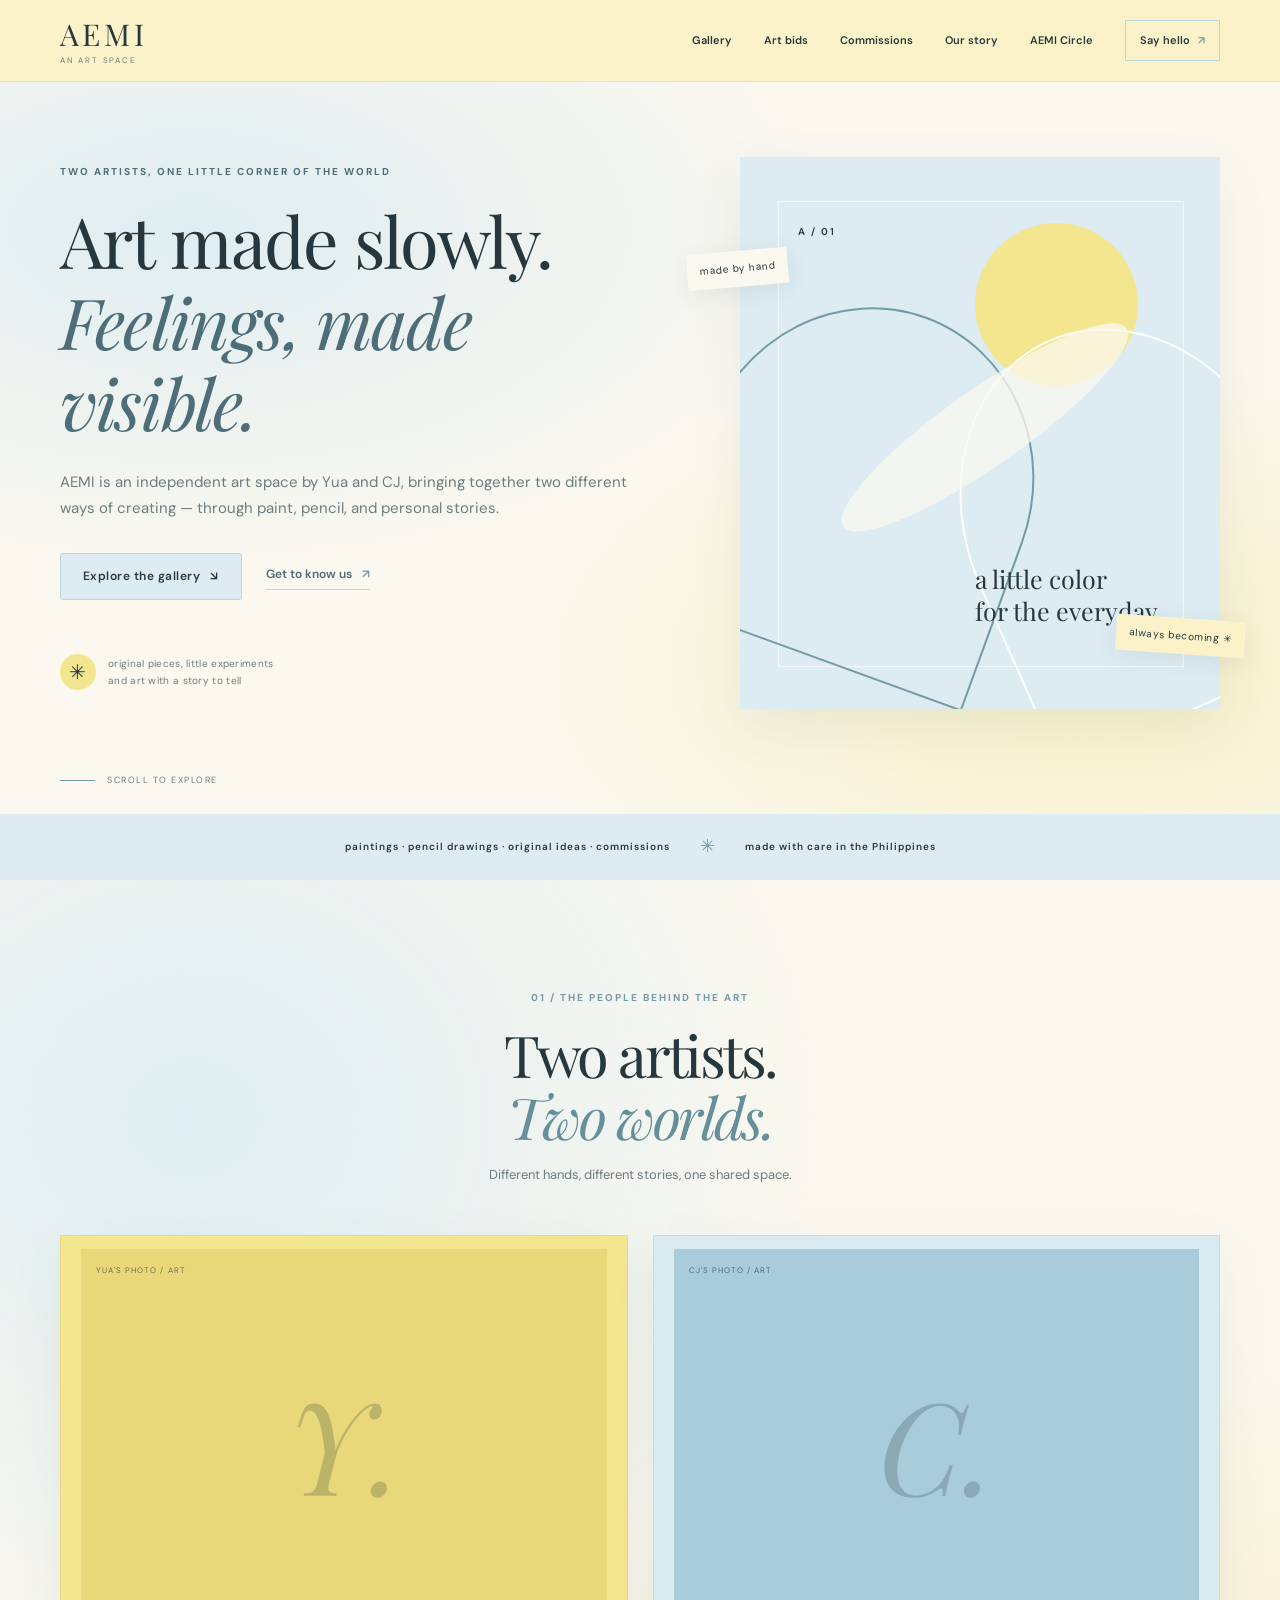
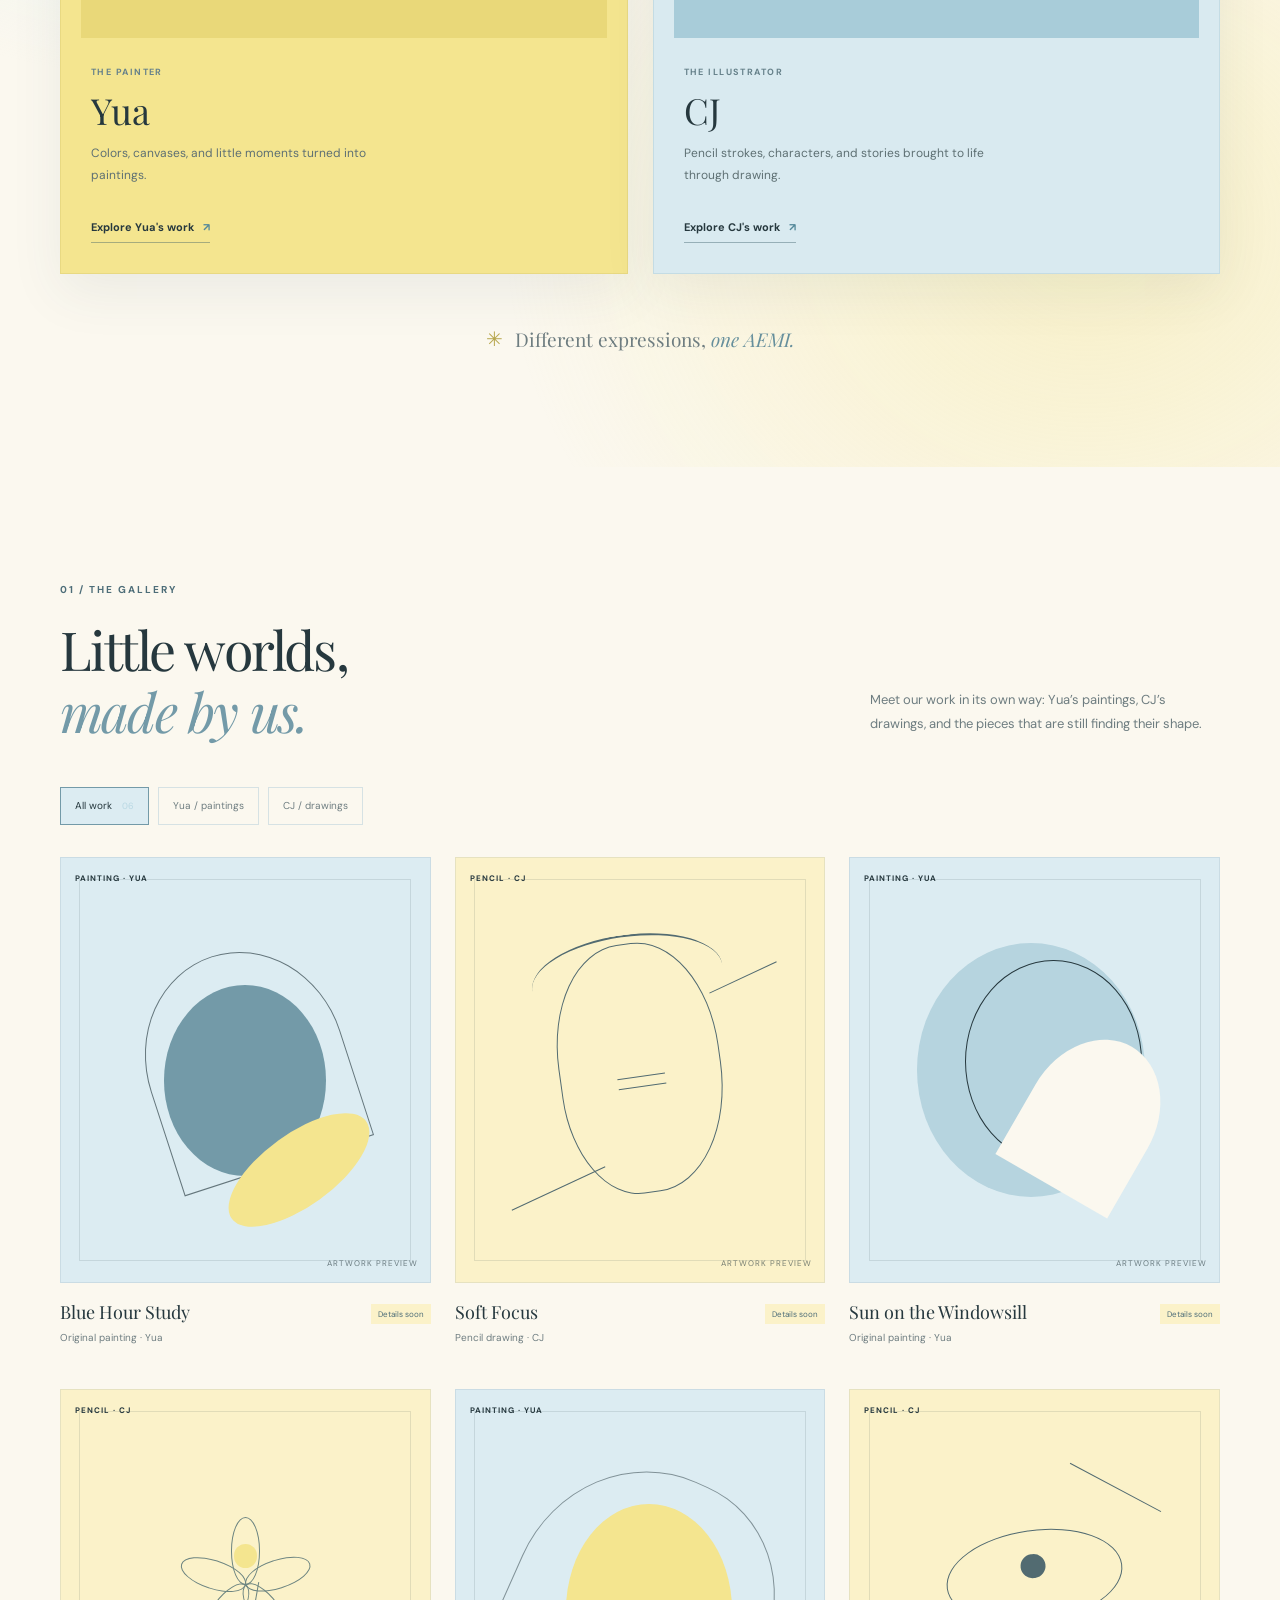
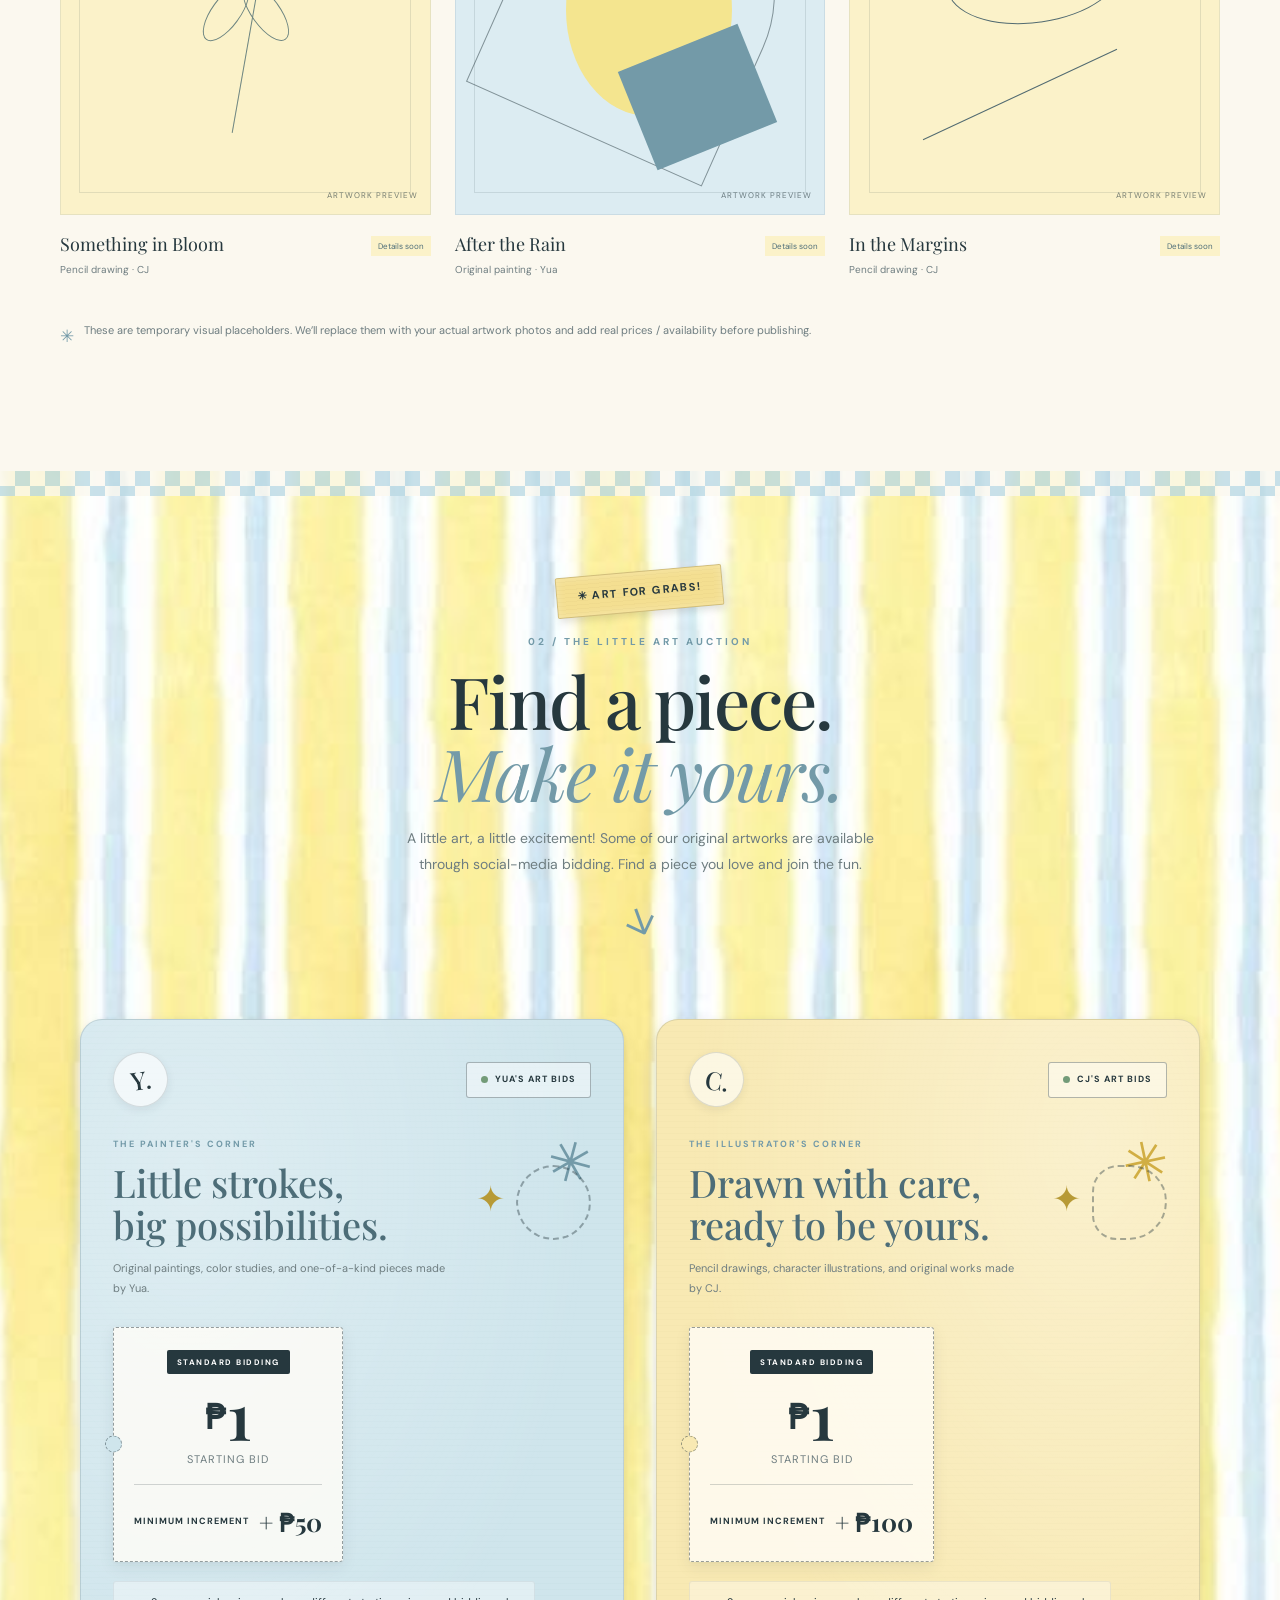
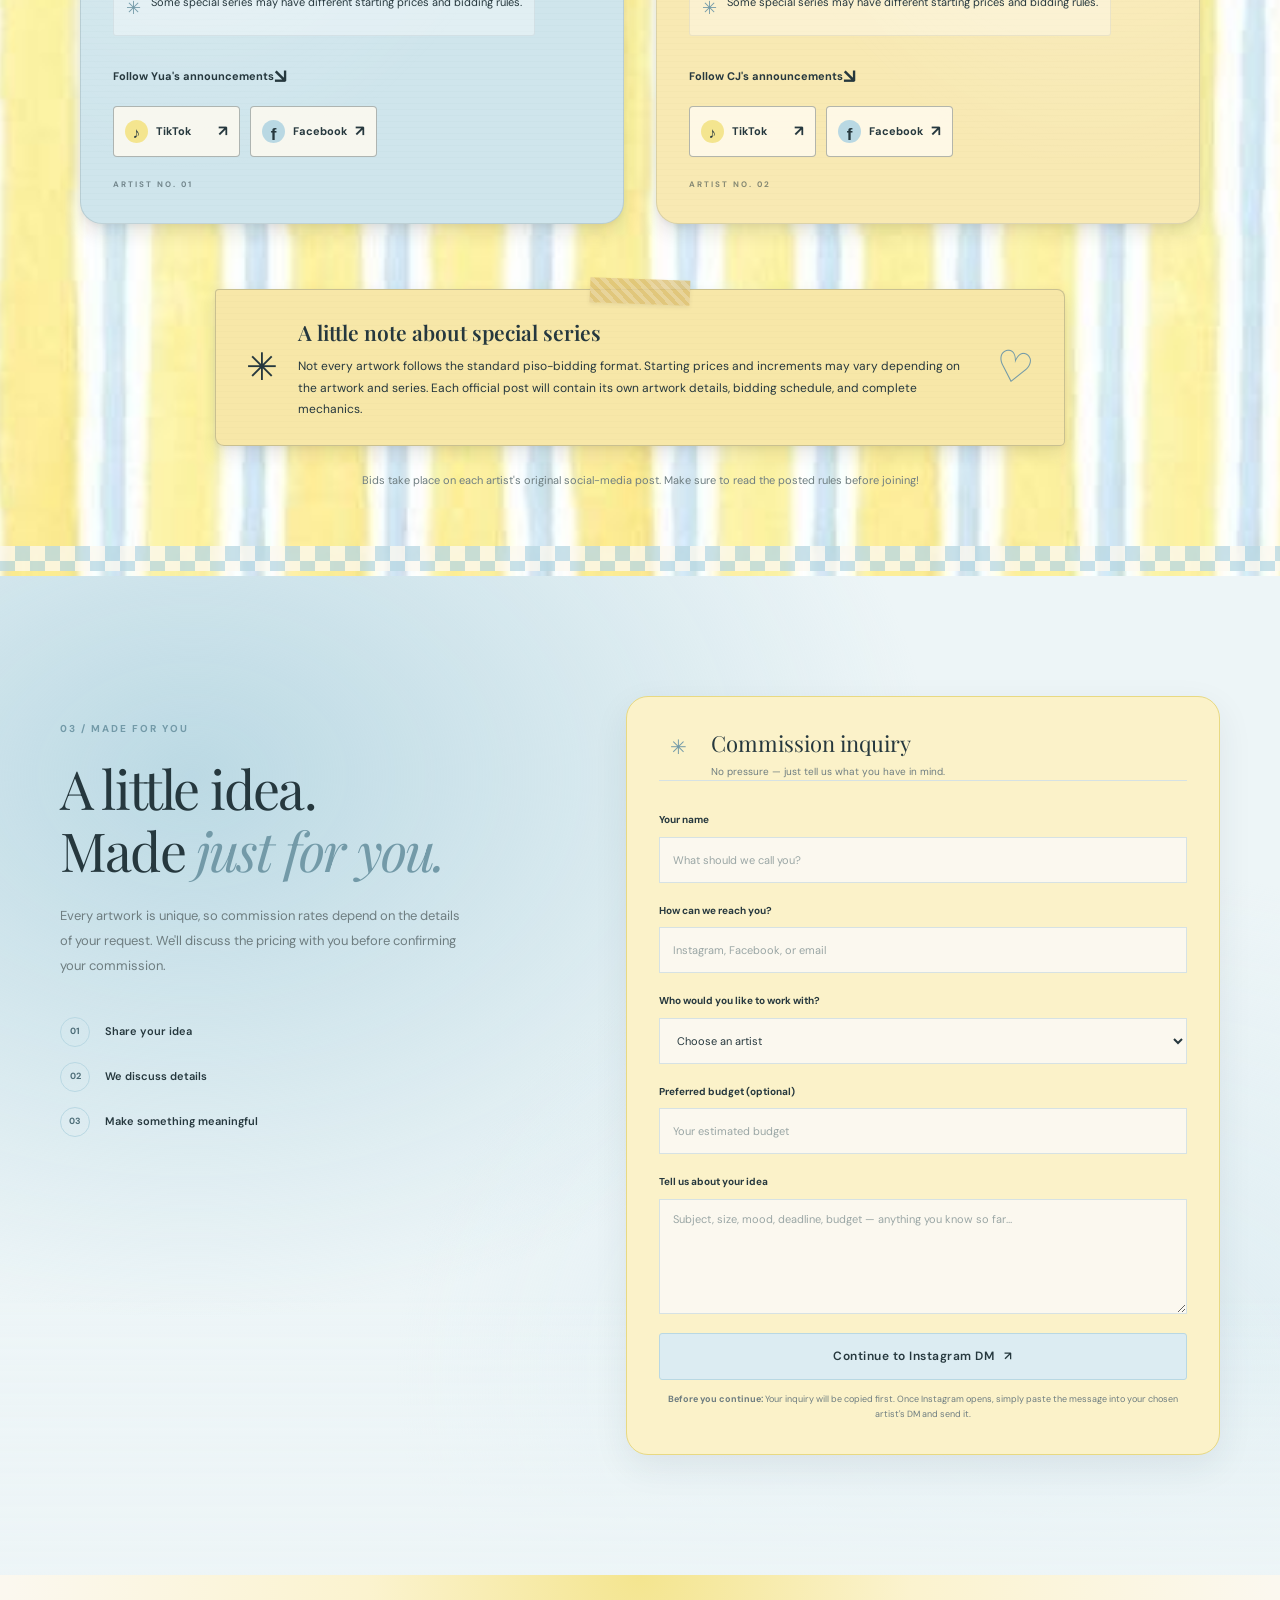
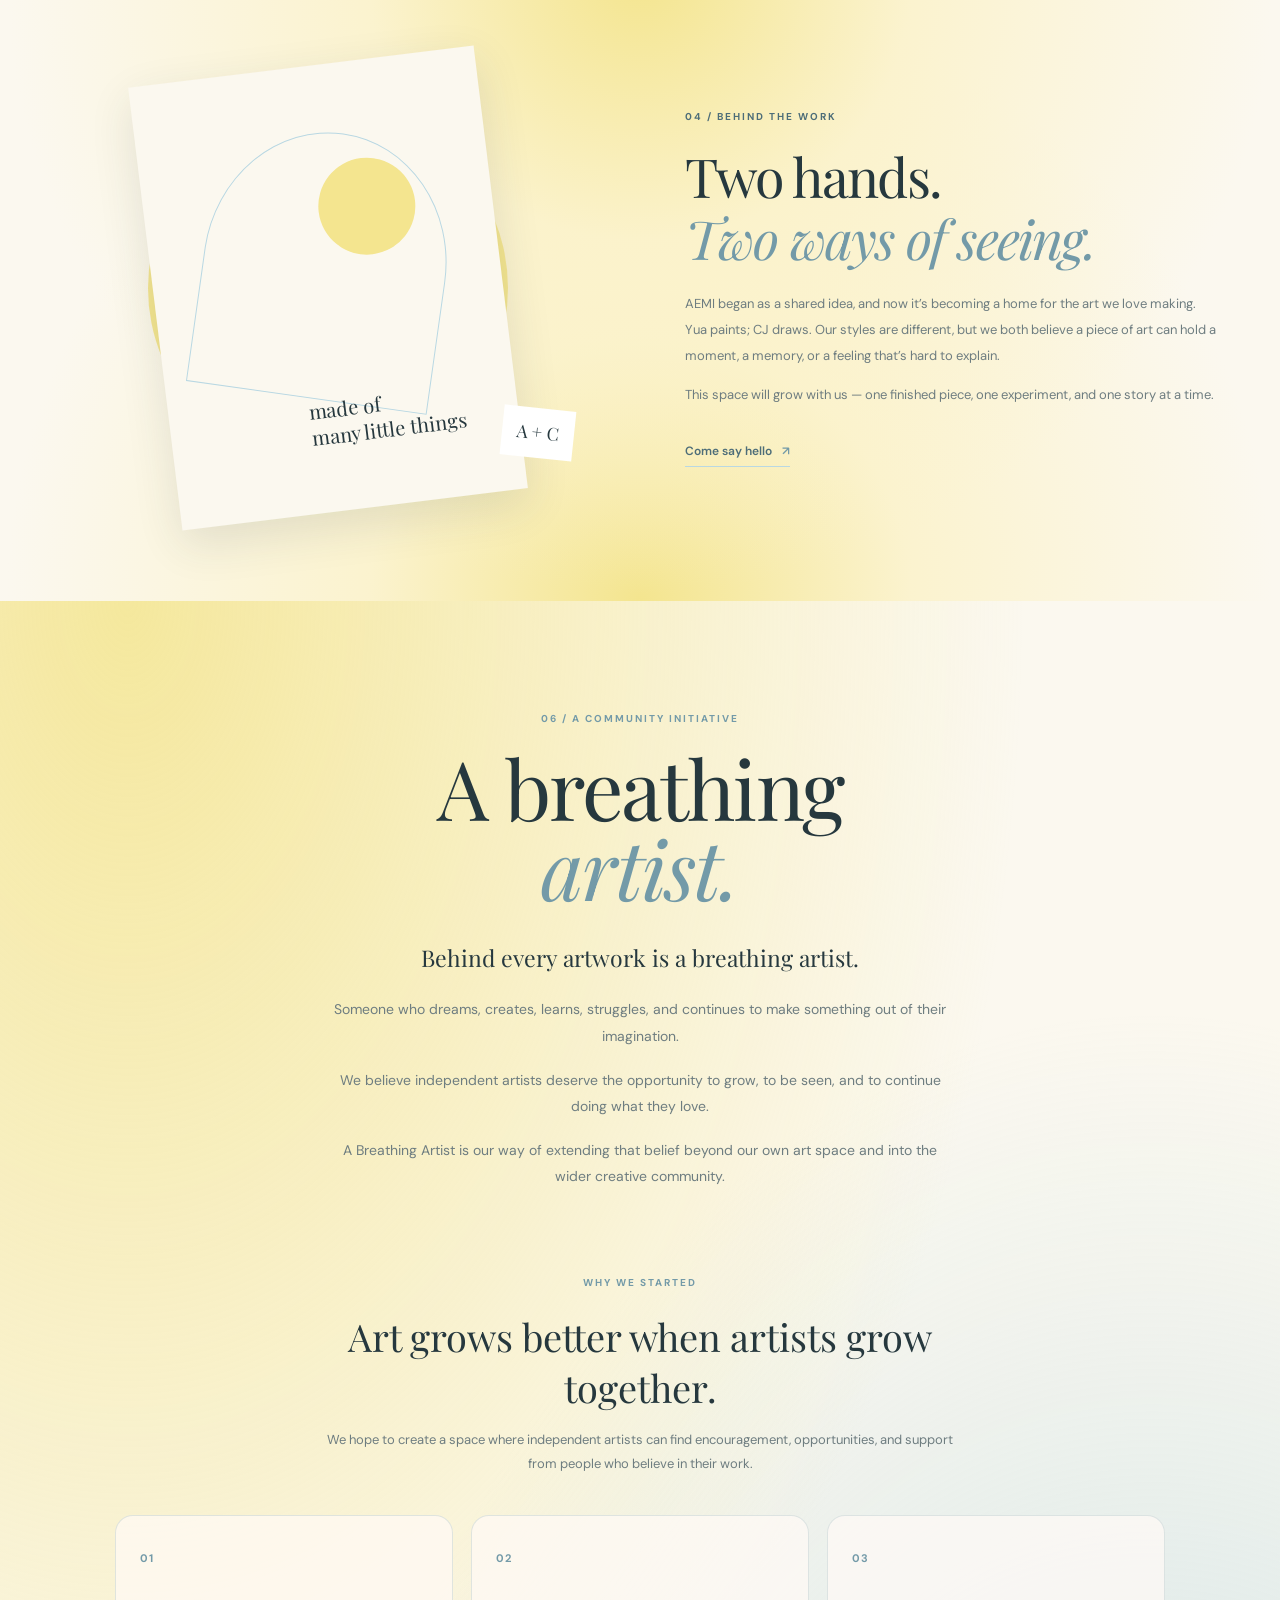
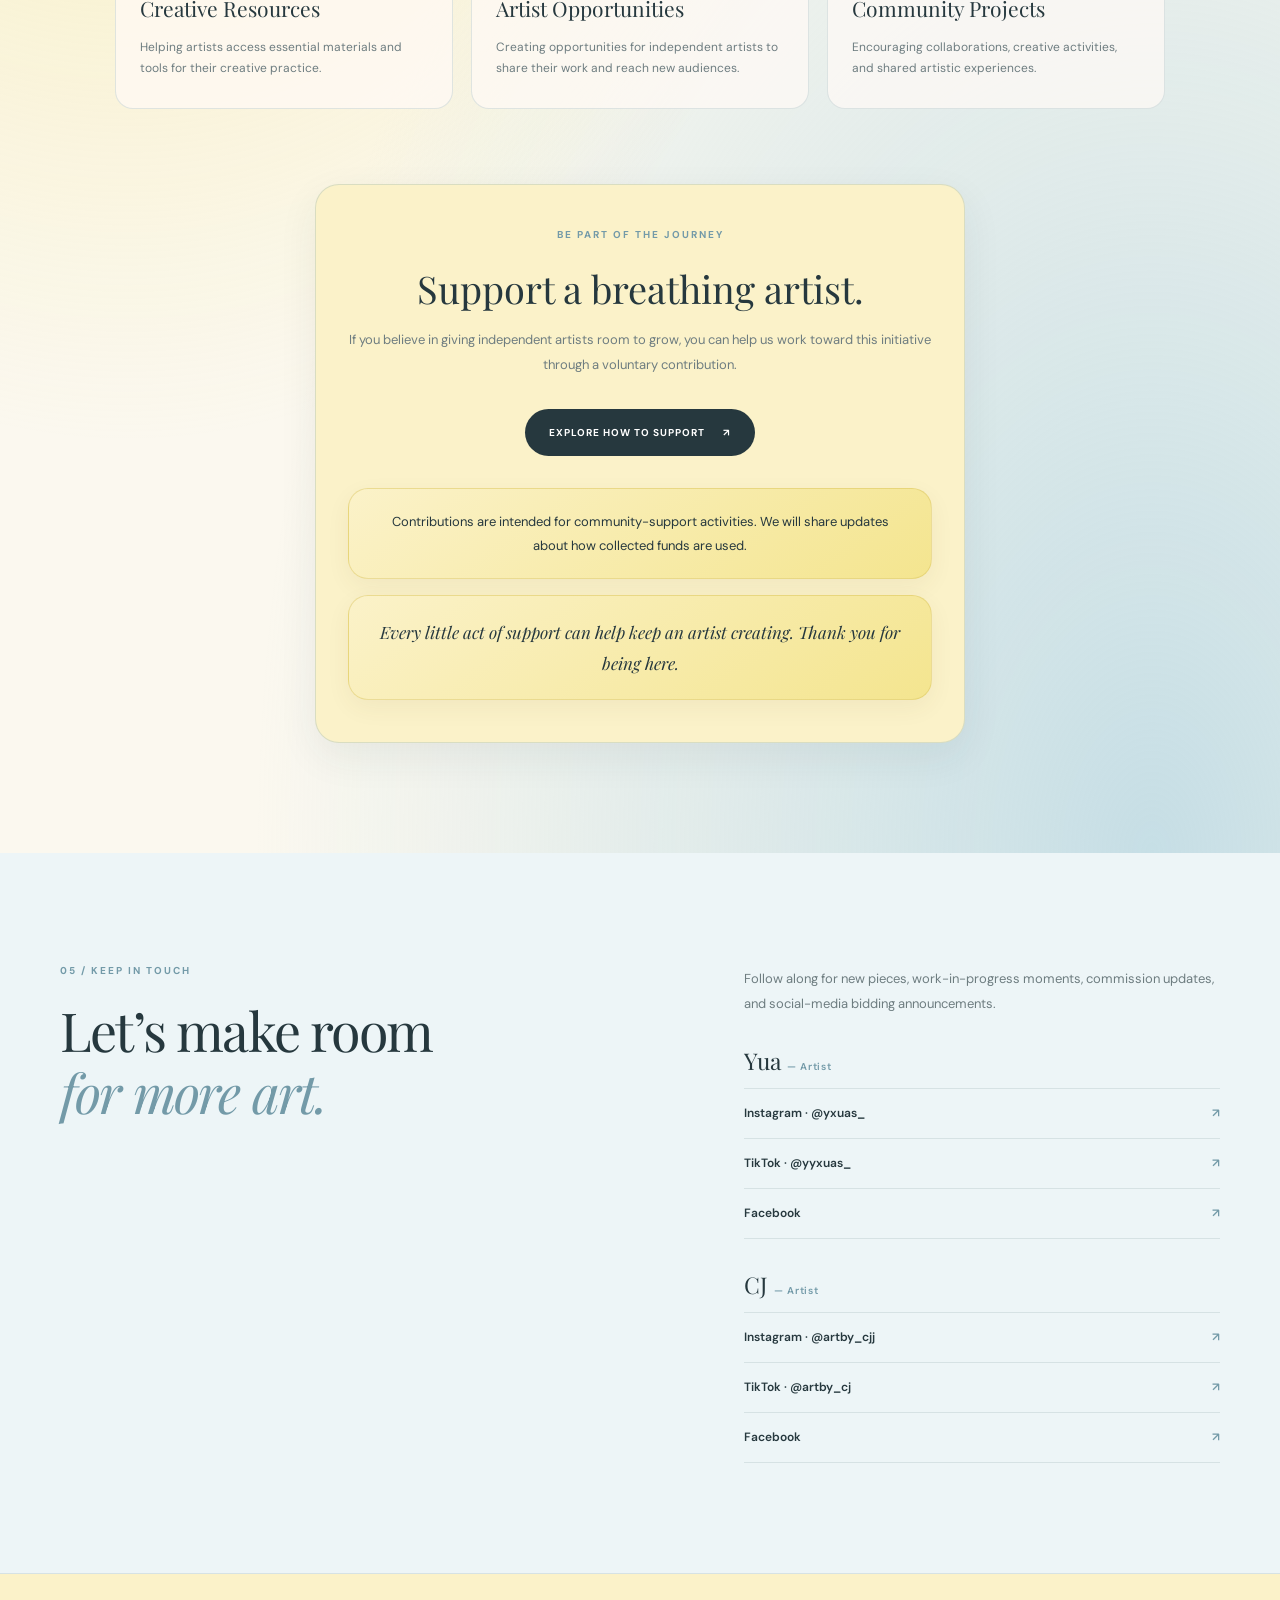
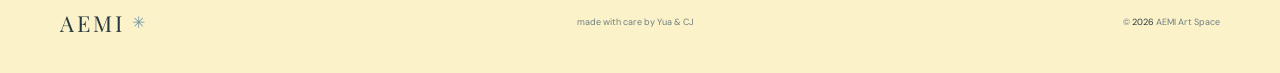
==== index.html @ 31abdeba "Update index.html" ====
<!DOCTYPE html>
<html lang="en">
<head>
  <meta charset="UTF-8">
  <meta name="viewport" content="width=device-width, initial-scale=1.0">
  <meta name="theme-color" content="#eaf4f7">
  <meta name="description" content="AEMI is a small art space for paintings by Yua and drawings by CJ. Explore original pieces, social-media art bids, and commission inquiries.">
  <title>AEMI — an art space by Yua & CJ</title>
  <link rel="preconnect" href="https://fonts.googleapis.com">
  <link rel="preconnect" href="https://fonts.gstatic.com" crossorigin>
  <link href="https://fonts.googleapis.com/css2?family=DM+Sans:wght@400;500;600;700&family=Playfair+Display:wght@400;500;600;700&display=swap" rel="stylesheet">
  <link rel="stylesheet" href="style.css">
  <script src="script.js" defer></script>
</head>
<body>
  <a class="skip-link" href="#main">Skip to content</a>

  <header class="site-header" id="top">
    <a class="wordmark" href="#home" aria-label="AEMI home">
      <span class="wordmark-name">AEMI</span>
      <span class="wordmark-note">an art space</span>
    </a>

    <button class="menu-toggle" type="button" aria-expanded="false" aria-controls="site-nav" aria-label="Open navigation">
      <span></span><span></span>
    </button>

 <nav class="site-nav" id="site-nav" aria-label="Main navigation">
  <a href="#gallery">Gallery</a>
  <a href="#bids">Art bids</a>
  <a href="#commissions">Commissions</a>
  <a href="#about">Our story</a>
  <a href="circle.html">AEMI Circle</a>
  <a class="nav-contact" href="#contact">Say hello <span aria-hidden="true">↗</span></a>
</nav>
  </header>

  <main id="main">
    <section class="hero section-wrap" id="home">
      <div class="hero-copy">
        <p class="eyebrow"><span class="eyebrow-dot"></span> two artists, one little corner of the world</p>
        <h1>Art made slowly.<br><em>Feelings, made visible.</em></h1><p>
  AEMI is an independent art space by Yua and CJ, bringing together two different ways of creating — through paint, pencil, and personal stories.
</p>

        <div class="hero-actions">
          <a class="button button-dark" href="#gallery">Explore the gallery <span aria-hidden="true">↘</span></a>
          <a class="text-link" href="#about">Get to know us <span aria-hidden="true">↗</span></a>
        </div>

        <div class="hero-note">
          <span class="note-star" aria-hidden="true">✳</span>
          <span>original pieces, little experiments<br>and art with a story to tell</span>
        </div>
      </div>

      <div class="hero-art" aria-label="Decorative abstract blue and butter-yellow shapes">
        <div class="hero-art-paper">
          <span class="hero-sun"></span>
          <span class="hero-arc hero-arc-one"></span>
          <span class="hero-arc hero-arc-two"></span>
          <span class="hero-stroke"></span>
          <span class="hero-caption">a little color<br>for the everyday</span>
          <span class="hero-stamp">A / 01</span>
        </div>
        <span class="floating-note floating-note-top">made by hand</span>
        <span class="floating-note floating-note-bottom">always becoming ✳</span>
      </div>

      <a class="scroll-cue" href="#gallery"><span></span> SCROLL TO EXPLORE</a>
    </section>

    <section class="intro-strip" aria-label="Gallery introduction">
      <p>paintings · pencil drawings · original ideas · commissions</p>
      <span aria-hidden="true">✳</span>
      <p>made with care in the Philippines</p>
    </section>

<!-- MEET THE ARTISTS -->
<section class="meet-artists-section section-wrap" id="artists">
  <div class="meet-artists-heading">
    <p class="eyebrow">01 / the people behind the art</p>
    <h2>Two artists.<br><em>Two worlds.</em></h2>
    <p>Different hands, different stories, one shared space.</p>
  </div>

  <div class="artist-grid">

    <!-- YUA -->
    <article class="artist-card artist-card-yua">
      <div class="artist-image artist-image-yua">
        <span class="artist-image-placeholder">
          YUA'S PHOTO / ART
        </span>
        <span class="artist-image-mark">Y.</span>
      </div>

      <div class="artist-card-content">
        <p class="artist-role">THE PAINTER</p>
        <h3>Yua</h3>
        <p class="artist-description">
          Colors, canvases, and little moments turned into paintings.
        </p>
        <a class="artist-link" href="#gallery">
          Explore Yua's work <span aria-hidden="true">↗</span>
        </a>
      </div>
    </article>

    <!-- CJ -->
    <article class="artist-card artist-card-cj">
      <div class="artist-image artist-image-cj">
        <span class="artist-image-placeholder">
          CJ'S PHOTO / ART
        </span>
        <span class="artist-image-mark">C.</span>
      </div>

      <div class="artist-card-content">
        <p class="artist-role">THE ILLUSTRATOR</p>
        <h3>CJ</h3>
        <p class="artist-description">
          Pencil strokes, characters, and stories brought to life through drawing.
        </p>
        <a class="artist-link" href="#gallery">
          Explore CJ's work <span aria-hidden="true">↗</span>
        </a>
      </div>
    </article>

  </div>

  <div class="artists-closing">
    <span class="artists-closing-star" aria-hidden="true">✳</span>
    <p>Different expressions, <em>one AEMI.</em></p>
  </div>
</section>

    <section class="section-wrap gallery-section" id="gallery">
      <div class="section-heading">
        <div>
          <p class="eyebrow">01 / the gallery</p>
          <h2>Little worlds,<br><em>made by us.</em></h2>
        </div>
        <p class="section-intro">Meet our work in its own way: Yua’s paintings, CJ’s drawings, and the pieces that are still finding their shape.</p>
      </div>

      <div class="gallery-tabs" role="group" aria-label="Filter gallery by artist">
        <button class="filter-button is-active" type="button" data-filter="all" aria-pressed="true">All work <span>06</span></button>
        <button class="filter-button" type="button" data-filter="yua" aria-pressed="false">Yua / paintings</button>
        <button class="filter-button" type="button" data-filter="cj" aria-pressed="false">CJ / drawings</button>
      </div>

      <div class="art-grid" id="art-grid">
        <article class="art-card" data-artist="yua">
          <div class="art-preview art-preview-one">
            <span class="preview-tag">PAINTING · YUA</span>
            <span class="art-form form-one"></span>
            <span class="art-form form-two"></span>
            <span class="art-form form-three"></span>
            <span class="preview-placeholder">artwork preview</span>
          </div>
          <div class="art-card-info">
            <div><h3>Blue Hour Study</h3><p>Original painting · Yua</p></div>
            <span class="art-status status-placeholder">Details soon</span>
          </div>
        </article>

        <article class="art-card" data-artist="cj">
          <div class="art-preview art-preview-two">
            <span class="preview-tag">PENCIL · CJ</span>
            <span class="sketch-face"></span>
            <span class="sketch-line sketch-line-one"></span>
            <span class="sketch-line sketch-line-two"></span>
            <span class="preview-placeholder">artwork preview</span>
          </div>
          <div class="art-card-info">
            <div><h3>Soft Focus</h3><p>Pencil drawing · CJ</p></div>
            <span class="art-status status-placeholder">Details soon</span>
          </div>
        </article>

        <article class="art-card" data-artist="yua">
          <div class="art-preview art-preview-three">
            <span class="preview-tag">PAINTING · YUA</span>
            <span class="art-form form-four"></span>
            <span class="art-form form-five"></span>
            <span class="art-form form-six"></span>
            <span class="preview-placeholder">artwork preview</span>
          </div>
          <div class="art-card-info">
            <div><h3>Sun on the Windowsill</h3><p>Original painting · Yua</p></div>
            <span class="art-status status-placeholder">Details soon</span>
          </div>
        </article>

        <article class="art-card" data-artist="cj">
          <div class="art-preview art-preview-four">
            <span class="preview-tag">PENCIL · CJ</span>
            <span class="sketch-flower"><i></i><i></i><i></i><i></i><i></i><b></b></span>
            <span class="sketch-stem"></span>
            <span class="preview-placeholder">artwork preview</span>
          </div>
          <div class="art-card-info">
            <div><h3>Something in Bloom</h3><p>Pencil drawing · CJ</p></div>
            <span class="art-status status-placeholder">Details soon</span>
          </div>
        </article>

        <article class="art-card" data-artist="yua">
          <div class="art-preview art-preview-five">
            <span class="preview-tag">PAINTING · YUA</span>
            <span class="art-form form-seven"></span>
            <span class="art-form form-eight"></span>
            <span class="art-form form-nine"></span>
            <span class="preview-placeholder">artwork preview</span>
          </div>
          <div class="art-card-info">
            <div><h3>After the Rain</h3><p>Original painting · Yua</p></div>
            <span class="art-status status-placeholder">Details soon</span>
          </div>
        </article>

        <article class="art-card" data-artist="cj">
          <div class="art-preview art-preview-six">
            <span class="preview-tag">PENCIL · CJ</span>
            <span class="sketch-eye"></span>
            <span class="sketch-line sketch-line-three"></span>
            <span class="sketch-line sketch-line-four"></span>
            <span class="preview-placeholder">artwork preview</span>
          </div>
          <div class="art-card-info">
            <div><h3>In the Margins</h3><p>Pencil drawing · CJ</p></div>
            <span class="art-status status-placeholder">Details soon</span>
          </div>
        </article>
      </div>

<div class="gallery-more">
  <p class="gallery-more-note">
    There are more little worlds to discover.
  </p>

  <button
    class="button gallery-more-button"
    id="see-more-art"
    type="button"
  >
    See more art <span aria-hidden="true">↓</span>
  </button>
</div>

      <p class="gallery-footnote"><span aria-hidden="true">✳</span> These are temporary visual placeholders. We’ll replace them with your actual artwork photos and add real prices / availability before publishing.</p>
    </section>

    <section class="bids-section bids-playful" id="bids">
  <div class="section-wrap bids-inner">
 
    <div class="bids-heading">
      <span class="bids-sticker bids-sticker-top">✳ ART FOR GRABS!</span>
      <p class="eyebrow">02 / the little art auction</p>
      <h2>Find a piece.<br><em>Make it yours.</em></h2>
      <p>
        A little art, a little excitement! Some of our original
        artworks are available through social-media bidding.
        Find a piece you love and join the fun.
      </p>
      <span class="bids-heading-doodle" aria-hidden="true">↘</span>
    </div>

    <div class="bid-cards">

      <!-- YUA'S BIDDING CARD -->
      <article class="bid-card bid-card-yua bid-play-card">

        <div class="bid-decor bid-decor-yua" aria-hidden="true">
          <span class="bid-decor-star">✳</span>
          <span class="bid-decor-circle"></span>
          <span class="bid-decor-spark">✦</span>
        </div>

        <div class="bid-card-top">
          <span class="bid-avatar">Y.</span>
          <span class="bid-open-label"><i></i> YUA'S ART BIDS</span>
        </div>

        <p class="eyebrow">THE PAINTER'S CORNER</p>
        <h3>Little strokes,<br>big possibilities.</h3>
        <p class="bid-description">
          Original paintings, color studies, and one-of-a-kind
          pieces made by Yua.
        </p>

        <div class="bid-ticket">
          <span class="ticket-label">STANDARD BIDDING</span>
          <div class="ticket-price">
            <span>₱</span>1
          </div>
          <span class="ticket-caption">starting bid</span>
          <div class="ticket-divider"></div>
          <div class="ticket-increment">
            <span>MINIMUM INCREMENT</span>
            <strong>+ ₱50</strong>
          </div>
          <span class="ticket-perforation" aria-hidden="true"></span>
        </div>

        <div class="bid-card-note">
          <span>✳</span>
          <p>Some special series may have different starting prices and bidding rules.</p>
        </div>

        <div class="bid-social-heading">
          <span>Follow Yua's announcements</span>
          <span aria-hidden="true">↘</span>
        </div>

        <div class="bid-social-links">
          <a href="https://www.tiktok.com/@yyxuas_"
             target="_blank" rel="noopener noreferrer">
            <span class="bid-social-icon">♪</span>
            <span>TikTok</span>
            <span class="bid-social-arrow">↗</span>
          </a>

          <a href="https://www.facebook.com/share/1MwXCAcsDD/"
             target="_blank" rel="noopener noreferrer">
            <span class="bid-social-icon">f</span>
            <span>Facebook</span>
            <span class="bid-social-arrow">↗</span>
          </a>
        </div>

        <span class="bid-card-number">ARTIST NO. 01</span>
      </article>


      <!-- CJ'S BIDDING CARD -->
      <article class="bid-card bid-card-cj bid-play-card">

        <div class="bid-decor bid-decor-cj" aria-hidden="true">
          <span class="bid-decor-star">✳</span>
          <span class="bid-decor-circle"></span>
          <span class="bid-decor-spark">✦</span>
        </div>

        <div class="bid-card-top">
          <span class="bid-avatar">C.</span>
          <span class="bid-open-label"><i></i> CJ'S ART BIDS</span>
        </div>

        <p class="eyebrow">THE ILLUSTRATOR'S CORNER</p>
        <h3>Drawn with care,<br>ready to be yours.</h3>
        <p class="bid-description">
          Pencil drawings, character illustrations, and
          original works made by CJ.
        </p>

        <div class="bid-ticket">
          <span class="ticket-label">STANDARD BIDDING</span>
          <div class="ticket-price">
            <span>₱</span>1
          </div>
          <span class="ticket-caption">starting bid</span>
          <div class="ticket-divider"></div>
          <div class="ticket-increment">
            <span>MINIMUM INCREMENT</span>
            <strong>+ ₱100</strong>
          </div>
          <span class="ticket-perforation" aria-hidden="true"></span>
        </div>

        <div class="bid-card-note">
          <span>✳</span>
          <p>Some special series may have different starting prices and bidding rules.</p>
        </div>

        <div class="bid-social-heading">
          <span>Follow CJ's announcements</span>
          <span aria-hidden="true">↘</span>
        </div>

        <div class="bid-social-links">
          <a href="https://www.tiktok.com/@aemii.co"
             target="_blank" rel="noopener noreferrer">
            <span class="bid-social-icon">♪</span>
            <span>TikTok</span>
            <span class="bid-social-arrow">↗</span>
          </a>

          <a href="https://www.facebook.com/share/1DXKWf9vnx/"
             target="_blank" rel="noopener noreferrer">
            <span class="bid-social-icon">f</span>
            <span>Facebook</span>
            <span class="bid-social-arrow">↗</span>
          </a>
        </div>

        <span class="bid-card-number">ARTIST NO. 02</span>
      </article>

    </div>

    <div class="bids-bottom-note">
      <span class="bids-bottom-star">✳</span>
      <div>
        <p class="bids-bottom-title">A little note about special series</p>
        <p>
          Not every artwork follows the standard piso-bidding format.
          Starting prices and increments may vary depending on the
          artwork and series. Each official post will contain its own
          artwork details, bidding schedule, and complete mechanics.
        </p>
      </div>
      <span class="bids-bottom-doodle" aria-hidden="true">♡</span>
    </div>

    <p class="bids-footer-caption">
      Bids take place on each artist's original social-media post.
      Make sure to read the posted rules before joining!
    </p>

  </div>
</section>

    <section class="section-wrap commission-section" id="commissions">
      <div class="commission-copy">
        <p class="eyebrow">03 / made for you</p>
       <h2>A little idea.<br>Made <em>just for you.</em></h2>
    <p>
  Every artwork is unique, so commission rates depend on
  the details of your request. We'll discuss the pricing
  with you before confirming your commission.
</p>
        <div class="commission-points">
          <span><b>01</b> Share your idea</span>
          <span><b>02</b> We discuss details</span>
          <span><b>03</b> Make something meaningful</span>
        </div>
      </div>

      <form class="commission-form" id="commission-form">
        <div class="form-heading">
          <span class="form-spark" aria-hidden="true">✳</span>
          <div><h3>Commission inquiry</h3><p>No pressure — just tell us what you have in mind.</p></div>
        </div>

        <div class="form-row">
          <label for="client-name">Your name</label>
          <input id="client-name" name="name" type="text" placeholder="What should we call you?" required>
        </div>

        <div class="form-row">
          <label for="client-contact">How can we reach you?</label>
          <input id="client-contact" name="contact" type="text" placeholder="Instagram, Facebook, or email" required>
        </div>

        <div class="form-row">
          <label for="artist-choice">Who would you like to work with?</label>
        <select id="artist-choice" name="artist" required>
  <option value="" disabled selected>Choose an artist</option>
  <option value="Yua — painting">Yua · Painting</option>
  <option value="CJ — pencil drawing">CJ · Pencil Drawing</option>
</select>
        </div>
<div class="form-row">
  <label for="client-budget">Preferred budget (optional)</label>
  <input
    id="client-budget"
    name="budget"
    type="text"
    placeholder="Your estimated budget"
  >
</div>
        <div class="form-row">
          <label for="project-details">Tell us about your idea</label>
          <textarea id="project-details" name="details" rows="4" placeholder="Subject, size, mood, deadline, budget — anything you know so far…" required></textarea>
        </div>

    <button class="button button-dark form-submit" type="submit">
  Continue to Instagram DM <span aria-hidden="true">↗</span>
</button>
    <p class="form-hint" id="form-hint">
  <strong>Before you continue:</strong>
  Your inquiry will be copied first. Once Instagram opens,
  simply paste the message into your chosen artist's DM and send it.
</p>
      </form>
    </section>

    <section class="about-section" id="about">
      <div class="section-wrap about-inner">
        <div class="about-art" aria-hidden="true">
          <div class="about-circle"></div>
          <div class="about-paper">
            <span class="about-paper-line"></span>
            <span class="about-paper-sun"></span>
            <span class="about-paper-note">made of<br>many little things</span>
          </div>
          <span class="about-scribble">A + C</span>
        </div>

        <div class="about-copy">
          <p class="eyebrow">04 / behind the work</p>
          <h2>Two hands.<br><em>Two ways of seeing.</em></h2>
          <p>AEMI began as a shared idea, and now it’s becoming a home for the art we love making. Yua paints; CJ draws. Our styles are different, but we both believe a piece of art can hold a moment, a memory, or a feeling that’s hard to explain.</p>
          <p>This space will grow with us — one finished piece, one experiment, and one story at a time.</p>
          <a class="text-link" href="#contact">Come say hello <span aria-hidden="true">↗</span></a>
        </div>
      </div>
    </section>

    

<!-- A BREATHING ARTIST -->
<section class="breathing-section section-wrap" id="breathing-artist">

  <div class="breathing-content">

    <p class="eyebrow">06 / a community initiative</p>

    <h2>
      A breathing<br>
      <em>artist.</em>
    </h2>

    <p class="breathing-lead">
      Behind every artwork is a breathing artist.
    </p>

    <p>
      Someone who dreams, creates, learns, struggles,
      and continues to make something out of their imagination.
    </p>

    <p>
      We believe independent artists deserve the opportunity
      to grow, to be seen, and to continue doing what they love.
    </p>

    <p>
      A Breathing Artist is our way of extending that belief
      beyond our own art space and into the wider creative community.
    </p>

  </div>

  <div class="breathing-community">

    <div class="breathing-community-intro">
      <p class="eyebrow">WHY WE STARTED</p>
      <h3>Art grows better when artists grow together.</h3>
      <p>
        We hope to create a space where independent artists
        can find encouragement, opportunities, and support
        from people who believe in their work.
      </p>
    </div>

    <div class="breathing-support-grid">

      <div class="breathing-support-item">
        <span>01</span>
        <h4>Creative Resources</h4>
        <p>
          Helping artists access essential materials
          and tools for their creative practice.
        </p>
      </div>

      <div class="breathing-support-item">
        <span>02</span>
        <h4>Artist Opportunities</h4>
        <p>
          Creating opportunities for independent artists
          to share their work and reach new audiences.
        </p>
      </div>

      <div class="breathing-support-item">
        <span>03</span>
        <h4>Community Projects</h4>
        <p>
          Encouraging collaborations, creative activities,
          and shared artistic experiences.
        </p>
      </div>

    </div>

  </div>

<div class="breathing-donation">

  <p class="eyebrow">BE PART OF THE JOURNEY</p>

  <h3>Support a breathing artist.</h3>

  <p>
    If you believe in giving independent artists room to grow,
    you can help us work toward this initiative through a
    voluntary contribution.
  </p>

  <a class="breathing-button" href="support.html">
    EXPLORE HOW TO SUPPORT <span aria-hidden="true">↗</span>
  </a>

  <!-- TRANSPARENCY BUBBLE -->
  <div class="breathing-transparency-bubble">
    <p>
      Contributions are intended for community-support activities.
      We will share updates about how collected funds are used.
    </p>
  </div>

  <!-- THANK-YOU BUBBLE -->
  <div class="breathing-thanks-bubble">
    <p>
      Every little act of support can help keep an artist creating.
      Thank you for being here.
    </p>
  </div>

</div>
  
</section>

    <section class="contact-section section-wrap" id="contact">
      <div>
        <p class="eyebrow">05 / keep in touch</p>
        <h2>Let’s make room<br><em>for more art.</em></h2>
      </div>

      <div class="contact-content">
        <p>Follow along for new pieces, work-in-progress moments, commission updates, and social-media bidding announcements.</p>
     <div class="artist-socials">

  <!-- YUA -->
  <div class="artist-social-group">
    <h3>Yua <span>— Artist</span></h3>

    <div class="social-links">
      <a href="https://www.instagram.com/yxuas_"
         target="_blank" rel="noopener noreferrer">
        <span>Instagram · @yxuas_</span>
        <span aria-hidden="true">↗</span>
      </a>

      <a href="https://www.tiktok.com/@yyxuas_"
         target="_blank" rel="noopener noreferrer">
        <span>TikTok · @yyxuas_</span>
        <span aria-hidden="true">↗</span>
      </a>

      <a href="https://www.facebook.com/share/1G5yKHGjm7/"
         target="_blank" rel="noopener noreferrer">
        <span>Facebook</span>
        <span aria-hidden="true">↗</span>
      </a>
    </div>
  </div>

  <!-- CJ -->
  <div class="artist-social-group">
    <h3>CJ <span>— Artist</span></h3>

    <div class="social-links">
      <a href="https://www.instagram.com/artby_cjj"
         target="_blank" rel="noopener noreferrer">
        <span>Instagram · @artby_cjj</span>
        <span aria-hidden="true">↗</span>
      </a>

      <a href="https://www.tiktok.com/@artby_cj"
         target="_blank" rel="noopener noreferrer">
        <span>TikTok · @artby_cj</span>
        <span aria-hidden="true">↗</span>
      </a>

      <a href="https://www.facebook.com/share/1DXKWf9vnx/"
         target="_blank" rel="noopener noreferrer">
        <span>Facebook</span>
        <span aria-hidden="true">↗</span>
      </a>
    </div>
  </div>

</div>
    </section>
  </main>

  <footer class="site-footer">
    <a class="footer-wordmark" href="#top">AEMI<span>✳</span></a>
    <p>made with care by Yua & CJ</p>
    <p>© <span id="current-year"></span> AEMI Art Space</p>
  </footer>
</body>
</html>
---- style.css ----
/* =========================================
   AEMI ART SPACE
   powder blue, warm ivory & butter yellow
   ========================================= */

:root {
  --blue: #dcecf2;
  --blue-light: #edf5f7;
  --blue-mid: #b9d8e3;
  --blue-deep: #739aa8;
  --ivory: #fbf8ef;
  --ivory-dark: #f0eadc;
  --yellow: #f4e58f;
  --yellow-light: #fbf2c9;
  --ink: #26383e;
  --muted: #6e7d80;
  --line: #d6e2e4;
  --white: #ffffff;
  --serif: "Playfair Display", Georgia, serif;
  --sans: "DM Sans", Arial, sans-serif;
  --page-width: 1160px;
  --radius: 20px;
  --shadow: 0 18px 50px rgba(49, 78, 86, 0.08);
}

* {
  box-sizing: border-box;
}

html {
  scroll-behavior: smooth;
  scroll-padding-top: 100px;
}

body {
  margin: 0;
  background: var(--ivory);
  color: var(--ink);
  font-family: var(--sans);
  font-size: 15px;
  line-height: 1.75;
  -webkit-font-smoothing: antialiased;
}

body,
button,
input,
textarea,
select {
  font-family: var(--sans);
}

button,
input,
textarea,
select {
  font-size: inherit;
}

button,
a {
  -webkit-tap-highlight-color: transparent;
}

a {
  color: inherit;
  text-decoration: none;
}

button {
  color: inherit;
}

img {
  display: block;
  max-width: 100%;
}

button:focus-visible,
a:focus-visible,
input:focus-visible,
textarea:focus-visible,
select:focus-visible {
  outline: 3px solid var(--blue-deep);
  outline-offset: 4px;
}

::selection {
  background: var(--yellow);
  color: var(--ink);
}

.skip-link {
  position: fixed;
  top: -100px;
  left: 16px;
  z-index: 999;
  padding: 10px 16px;
  background: var(--ink);
  color: var(--white);
  border-radius: 8px;
}

.skip-link:focus {
  top: 16px;
}

.section-wrap {
  width: min(var(--page-width), calc(100% - 80px));
  margin-inline: auto;
}

.eyebrow {
  margin: 0 0 20px;
  color: var(--blue-deep);
  font-size: 10px;
  font-weight: 700;
  letter-spacing: 2px;
  line-height: 1.6;
  text-transform: uppercase;
}

h1,
h2,
h3,
p {
  overflow-wrap: break-word;
}

h1,
h2,
h3 {
  margin-top: 0;
}

h1,
h2 {
  font-family: var(--serif);
  font-weight: 400;
  letter-spacing: -1.8px;
  line-height: 1.15;
}

h1 em,
h2 em {
  color: var(--blue-deep);
  font-weight: 400;
}

h1 {
  margin-bottom: 26px;
  font-size: clamp(44px, 5.5vw, 74px);
}

h2 {
  margin-bottom: 22px;
  font-size: clamp(38px, 4.2vw, 56px);
}

h3 {
  font-weight: 600;
  line-height: 1.35;
}

.button {
  display: inline-flex;
  min-height: 50px;
  align-items: center;
  justify-content: center;
  gap: 18px;
  padding: 13px 21px;
  border: 1px solid transparent;
  border-radius: 4px;
  font-size: 12px;
  font-weight: 600;
  transition:
    transform 180ms ease,
    background 180ms ease,
    color 180ms ease,
    border-color 180ms ease;
  cursor: pointer;
}

.button:hover {
  transform: translateY(-2px);
}

.button-dark {
  background: var(--ink);
  color: var(--white);
}

.button-dark:hover {
  background: #405861;
}

.button-light {
  background: var(--ivory);
  color: var(--ink);
}

.button-light:hover {
  background: var(--yellow);
}

.text-link {
  display: inline-flex;
  align-items: center;
  gap: 10px;
  padding-bottom: 4px;
  border-bottom: 1px solid var(--blue-mid);
  font-size: 12px;
  font-weight: 600;
  transition: gap 180ms ease;
}

.text-link:hover {
  gap: 16px;
}

.text-link span {
  color: var(--blue-deep);
}

/* HEADER */

.site-header {
  position: sticky;
  top: 0;
  z-index: 100;
  display: flex;
  min-height: 82px;
  align-items: center;
  justify-content: space-between;
  gap: 28px;
  padding: 14px max(40px, calc((100% - var(--page-width)) / 2));
  border-bottom: 1px solid rgba(189, 211, 216, 0.55);
  background: rgba(251, 248, 239, 0.94);
  backdrop-filter: blur(16px);
  -webkit-backdrop-filter: blur(16px);
}

.wordmark {
  display: inline-flex;
  flex-direction: column;
  flex-shrink: 0;
  line-height: 1.2;
}

.wordmark-name {
  font-family: var(--serif);
  font-size: 30px;
  letter-spacing: 4px;
}

.wordmark-note {
  margin-top: 4px;
  color: var(--muted);
  font-size: 8px;
  letter-spacing: 1.8px;
  text-transform: uppercase;
}

.site-nav {
  display: flex;
  align-items: center;
  gap: clamp(18px, 2.5vw, 34px);
}

.site-nav a {
  position: relative;
  font-size: 11px;
  font-weight: 600;
  transition: color 180ms ease;
}

.site-nav a:hover {
  color: var(--blue-deep);
}

.site-nav .nav-contact {
  padding: 10px 14px;
  border: 1px solid var(--blue-mid);
}

.nav-contact span {
  margin-left: 5px;
  color: var(--blue-deep);
}

.menu-toggle {
  display: none;
  width: 42px;
  height: 42px;
  align-items: center;
  justify-content: center;
  flex-direction: column;
  gap: 6px;
  border: 1px solid var(--line);
  background: transparent;
  cursor: pointer;
}

.menu-toggle span {
  display: block;
  width: 18px;
  height: 1px;
  background: var(--ink);
  transition: transform 180ms ease;
}

/* HERO */

.hero {
  position: relative;
  display: grid;
  min-height: 650px;
  grid-template-columns: 1.05fr 0.95fr;
  align-items: center;
  gap: 65px;
  padding-top: 75px;
  padding-bottom: 105px;
}

.hero-copy {
  position: relative;
  z-index: 2;
  padding-bottom: 12px;
}

.hero-description {
  max-width: 440px;
  margin: 0;
  color: var(--muted);
  font-size: 14px;
  line-height: 1.95;
}

.hero-actions {
  display: flex;
  flex-wrap: wrap;
  align-items: center;
  gap: 24px;
  margin-top: 32px;
}

.hero-note {
  display: flex;
  align-items: center;
  gap: 12px;
  margin-top: 54px;
  color: var(--muted);
  font-size: 10px;
  line-height: 1.7;
  letter-spacing: 0.3px;
}

.note-star {
  display: grid;
  width: 36px;
  height: 36px;
  flex-shrink: 0;
  place-items: center;
  border-radius: 50%;
  background: var(--yellow);
  color: var(--ink);
  font-size: 20px;
}

.hero-art {
  position: relative;
  width: 100%;
  max-width: 480px;
  margin-left: auto;
}

.hero-art-paper {
  position: relative;
  overflow: hidden;
  width: 100%;
  aspect-ratio: 0.87;
  background: var(--blue);
  box-shadow: var(--shadow);
}

.hero-art-paper::before {
  position: absolute;
  top: 8%;
  left: 8%;
  width: 84%;
  height: 84%;
  border: 1px solid rgba(255, 255, 255, 0.65);
  content: "";
}

.hero-sun {
  position: absolute;
  top: 12%;
  right: 17%;
  width: 34%;
  aspect-ratio: 1;
  border-radius: 50%;
  background: var(--yellow);
}

.hero-arc {
  position: absolute;
  bottom: 8%;
  width: 70%;
  height: 65%;
  border: 2px solid rgba(83, 127, 141, 0.75);
  border-radius: 50% 50% 0 0;
}

.hero-arc-one {
  left: -9%;
  transform: rotate(20deg);
}

.hero-arc-two {
  right: -15%;
  bottom: -2%;
  width: 68%;
  height: 72%;
  border-color: rgba(255, 255, 255, 0.9);
  transform: rotate(-24deg);
}

.hero-stroke {
  position: absolute;
  top: 42%;
  left: 15%;
  width: 72%;
  height: 14%;
  border-radius: 50%;
  background: rgba(251, 248, 239, 0.75);
  transform: rotate(-35deg);
}

.hero-caption {
  position: absolute;
  right: 13%;
  bottom: 15%;
  color: var(--ink);
  font-family: var(--serif);
  font-size: clamp(17px, 2vw, 25px);
  line-height: 1.25;
}

.hero-stamp {
  position: absolute;
  top: 12%;
  left: 12%;
  font-size: 10px;
  font-weight: 600;
  letter-spacing: 2px;
}

.floating-note {
  position: absolute;
  z-index: 2;
  padding: 9px 13px;
  background: var(--ivory);
  box-shadow: 0 5px 25px rgba(38, 56, 62, 0.08);
  font-size: 10px;
  letter-spacing: 0.5px;
}

.floating-note-top {
  top: 17%;
  left: -11%;
  transform: rotate(-5deg);
}

.floating-note-bottom {
  right: -5%;
  bottom: 10%;
  background: var(--yellow-light);
  transform: rotate(4deg);
}

.scroll-cue {
  position: absolute;
  bottom: 25px;
  left: 0;
  display: flex;
  align-items: center;
  gap: 12px;
  color: var(--muted);
  font-size: 9px;
  letter-spacing: 1.5px;
}

.scroll-cue span {
  display: block;
  width: 35px;
  height: 1px;
  background: var(--blue-deep);
}

/* INTRO STRIP */

.intro-strip {
  display: flex;
  min-height: 66px;
  align-items: center;
  justify-content: center;
  gap: 30px;
  padding: 16px 24px;
  background: var(--blue);
  text-align: center;
}

.intro-strip p {
  margin: 0;
  font-size: 10px;
  font-weight: 600;
  letter-spacing: 1px;
}

.intro-strip > span {
  color: var(--blue-deep);
  font-size: 18px;
}

/* GALLERY */

.gallery-section {
  padding-top: 115px;
  padding-bottom: 120px;
}

.section-heading {
  display: flex;
  align-items: flex-end;
  justify-content: space-between;
  gap: 40px;
  margin-bottom: 45px;
}

.section-heading h2 {
  margin-bottom: 0;
}

.section-intro {
  max-width: 350px;
  margin: 0 0 5px;
  color: var(--muted);
  font-size: 13px;
  line-height: 1.9;
}

.gallery-tabs {
  display: flex;
  flex-wrap: wrap;
  gap: 9px;
  margin-bottom: 32px;
}

.filter-button {
  display: inline-flex;
  min-height: 38px;
  align-items: center;
  gap: 10px;
  padding: 8px 14px;
  border: 1px solid var(--line);
  background: transparent;
  color: var(--muted);
  font-size: 10px;
  cursor: pointer;
  transition:
    background 180ms ease,
    border-color 180ms ease,
    color 180ms ease;
}

.filter-button:hover,
.filter-button.is-active {
  border-color: var(--ink);
  background: var(--ink);
  color: var(--white);
}

.filter-button span {
  color: var(--blue-mid);
  font-size: 9px;
}

.art-grid {
  display: grid;
  grid-template-columns: repeat(3, minmax(0, 1fr));
  gap: 42px 24px;
}

.art-card {
  min-width: 0;
  animation: fade-in 280ms ease both;
}

.art-card[hidden] {
  display: none !important;
}

.art-preview {
  position: relative;
  overflow: hidden;
  display: grid;
  aspect-ratio: 0.87;
  place-items: center;
  isolation: isolate;
}

.art-preview::before {
  position: absolute;
  z-index: -1;
  inset: 5%;
  border: 1px solid rgba(38, 56, 62, 0.12);
  content: "";
}

.preview-tag {
  position: absolute;
  z-index: 3;
  top: 13px;
  left: 14px;
  color: var(--ink);
  font-size: 8px;
  font-weight: 700;
  letter-spacing: 1px;
}

.preview-placeholder {
  position: absolute;
  right: 12px;
  bottom: 12px;
  color: rgba(38, 56, 62, 0.65);
  font-size: 8px;
  letter-spacing: 1px;
  text-transform: uppercase;
}

.art-preview-one {
  background: #c6e0e9;
}

.art-preview-two {
  background: #f1eadc;
}

.art-preview-three {
  background: #f5e9ad;
}

.art-preview-four {
  background: #d8e7dc;
}

.art-preview-five {
  background: #e1edf0;
}

.art-preview-six {
  background: #eee4d9;
}

.art-form {
  position: absolute;
  display: block;
}

.form-one {
  top: 22%;
  left: 23%;
  width: 54%;
  height: 52%;
  border: 1px solid rgba(38, 56, 62, 0.65);
  border-radius: 50% 50% 0 0;
  transform: rotate(-18deg);
}

.form-two {
  top: 30%;
  left: 28%;
  width: 44%;
  height: 45%;
  border-radius: 50%;
  background: #739aa8;
}

.form-three {
  right: 13%;
  bottom: 18%;
  width: 45%;
  height: 17%;
  border-radius: 50%;
  background: #f4e58f;
  transform: rotate(-36deg);
}

.sketch-face {
  position: absolute;
  top: 20%;
  left: 28%;
  width: 44%;
  height: 59%;
  border: 1.5px solid #526b71;
  border-radius: 46% 45% 48% 42%;
  transform: rotate(-8deg);
}

.sketch-face::before {
  position: absolute;
  top: -4%;
  left: -10%;
  width: 120%;
  height: 34%;
  border-top: 2px solid #526b71;
  border-radius: 50%;
  content: "";
}

.sketch-face::after {
  position: absolute;
  top: 53%;
  left: 35%;
  width: 30%;
  height: 1px;
  background: #526b71;
  box-shadow: 0 10px 0 #526b71;
  content: "";
}

.sketch-line {
  position: absolute;
  height: 1px;
  background: #526b71;
  transform: rotate(-25deg);
}

.sketch-line-one {
  top: 28%;
  right: 12%;
  width: 20%;
}

.sketch-line-two {
  bottom: 22%;
  left: 14%;
  width: 28%;
}

.form-four {
  top: 20%;
  left: 18%;
  width: 62%;
  height: 60%;
  border-radius: 50%;
  background: #b6d4df;
}

.form-five {
  top: 24%;
  left: 31%;
  width: 48%;
  height: 48%;
  border: 1px solid var(--ink);
  border-radius: 50%;
}

.form-six {
  right: 17%;
  bottom: 20%;
  width: 35%;
  height: 38%;
  border-radius: 50% 50% 0 0;
  background: #fbf8ef;
  transform: rotate(30deg);
}

.sketch-flower {
  position: absolute;
  top: 30%;
  left: 40%;
  width: 20%;
  height: 20%;
}

.sketch-flower i {
  position: absolute;
  top: 0;
  left: 30%;
  width: 40%;
  height: 80%;
  border: 1px solid #6d8581;
  border-radius: 50%;
  transform-origin: 50% 100%;
}

.sketch-flower i:nth-child(2) {
  transform: rotate(72deg);
}

.sketch-flower i:nth-child(3) {
  transform: rotate(144deg);
}

.sketch-flower i:nth-child(4) {
  transform: rotate(216deg);
}

.sketch-flower i:nth-child(5) {
  transform: rotate(288deg);
}

.sketch-flower b {
  position: absolute;
  top: 32%;
  left: 34%;
  width: 32%;
  aspect-ratio: 1;
  border-radius: 50%;
  background: var(--yellow);
}

.sketch-stem {
  position: absolute;
  top: 45%;
  left: 50%;
  width: 1px;
  height: 36%;
  background: #6d8581;
  transform: rotate(10deg);
}

.form-seven {
  top: 19%;
  left: 15%;
  width: 70%;
  height: 65%;
  border: 1px solid rgba(38, 56, 62, 0.5);
  border-radius: 50% 45% 0 0;
  transform: rotate(24deg);
}

.form-eight {
  top: 27%;
  left: 30%;
  width: 45%;
  height: 50%;
  border-radius: 50%;
  background: #f4e58f;
}

.form-nine {
  right: 17%;
  bottom: 15%;
  width: 35%;
  height: 25%;
  background: #739aa8;
  transform: rotate(-22deg);
}

.sketch-eye {
  position: absolute;
  top: 33%;
  left: 26%;
  width: 48%;
  height: 22%;
  border: 1px solid #526b71;
  border-radius: 50%;
  transform: rotate(-8deg);
}

.sketch-eye::after {
  position: absolute;
  top: 25%;
  left: 43%;
  width: 14%;
  aspect-ratio: 1;
  border-radius: 50%;
  background: #526b71;
  content: "";
}

.sketch-line-three {
  bottom: 28%;
  left: 17%;
  width: 58%;
}

.sketch-line-four {
  top: 23%;
  right: 14%;
  width: 28%;
  transform: rotate(28deg);
}

.art-card-info {
  display: flex;
  align-items: flex-start;
  justify-content: space-between;
  gap: 12px;
  padding-top: 17px;
}

.art-card-info h3 {
  margin: 0 0 5px;
  font-family: var(--serif);
  font-size: 18px;
  font-weight: 400;
}

.art-card-info p {
  margin: 0;
  color: var(--muted);
  font-size: 10px;
}

.art-status {
  flex-shrink: 0;
  margin-top: 4px;
  padding: 4px 7px;
  background: var(--blue);
  color: var(--ink);
  font-size: 8px;
  line-height: 1.5;
}

.status-placeholder {
  background: var(--yellow-light);
}

.gallery-footnote {
  display: flex;
  align-items: flex-start;
  gap: 10px;
  max-width: 760px;
  margin: 42px 0 0;
  color: var(--muted);
  font-size: 11px;
  line-height: 1.8;
}

.gallery-footnote span {
  color: var(--blue-deep);
  font-size: 17px;
}

/* BIDDING SECTION */

.bids-section {
  position: relative;
  isolation: isolate;
  overflow: hidden;
  padding: 110px 0;
  background-color: var(--ivory);
  background-image:
    radial-gradient(
      circle at 8% 12%,
      rgba(244, 229, 143, 0.48),
      transparent 24%
    ),
    radial-gradient(
      circle at 92% 85%,
      rgba(185, 216, 227, 0.58),
      transparent 28%
    ),
    linear-gradient(
      135deg,
      #fbf8ef 0%,
      #f7f5ed 48%,
      #edf5f7 100%
    );
}

.bids-inner {
  display: grid;
  grid-template-columns: 0.85fr 1.15fr;
  align-items: center;
  gap: 65px;
}

.bids-heading h2 {
  margin-bottom: 22px;
}

.bids-heading > p:not(.eyebrow) {
  max-width: 390px;
  margin: 0;
  color: var(--muted);
  font-size: 13px;
  line-height: 1.95;
}

.bids-heading .button {
  margin-top: 28px;
}

.bid-cards {
  display: grid;
  grid-template-columns: repeat(2, minmax(0, 1fr));
  gap: 16px;
}

.bid-card {
  display: flex;
  min-height: 340px;
  flex-direction: column;
  align-items: flex-start;
  padding: 23px 20px;
  border: 1px solid rgba(38, 56, 62, 0.1);
  background: rgba(251, 248, 239, 0.88);
  box-shadow:
    0 8px 22px rgba(38, 56, 62, 0.07),
    0 2px 6px rgba(38, 56, 62, 0.035);
  transition: transform 250ms ease, box-shadow 250ms ease;
}

.bid-card:hover {
  transform: translateY(-4px);
  box-shadow:
    0 13px 28px rgba(38, 56, 62, 0.09),
    0 3px 8px rgba(38, 56, 62, 0.045);
}
.bid-card-cj {
  background: var(--ivory);
}

.bid-card-top {
  display: flex;
  width: 100%;
  align-items: center;
  justify-content: space-between;
  gap: 8px;
  margin-bottom: 30px;
}

.bid-avatar {
  display: grid;
  width: 35px;
  height: 35px;
  place-items: center;
  border-radius: 50%;
  background: var(--yellow);
  font-family: var(--serif);
  font-size: 18px;
}

.bid-card-cj .bid-avatar {
  background: var(--blue);
}

.bid-open-label {
  display: inline-flex;
  align-items: center;
  gap: 6px;
  color: var(--muted);
  font-size: 8px;
}

.bid-open-label i {
  width: 6px;
  height: 6px;
  border-radius: 50%;
  background: var(--blue-deep);
}

.bid-card .eyebrow {
  margin-bottom: 9px;
  font-size: 9px;
}

.bid-card h3 {
  margin-bottom: 9px;
  font-family: var(--serif);
  font-size: 25px;
  font-weight: 400;
}

.bid-card > p:not(.eyebrow) {
  margin: 0 0 10px;
  color: var(--muted);
  font-size: 11px;
  line-height: 1.8;
}

.bid-card > p strong {
  color: var(--ink);
}

.bid-card .bid-small {
  margin-top: 5px;
  font-size: 10px;
}

.bid-card .text-link {
  margin-top: auto;
  padding-top: 18px;
  font-size: 10px;
}

/* COMMISSIONS */

.commission-section {
  display: grid;
  grid-template-columns: 0.9fr 1.1fr;
  align-items: start;
  gap: 80px;
  padding-top: 120px;
  padding-bottom: 120px;
}

.commission-copy {
  padding-top: 25px;
}

.commission-copy > p:not(.eyebrow) {
  max-width: 410px;
  margin: 0;
  color: var(--muted);
  font-size: 13px;
  line-height: 1.95;
}

.commission-points {
  display: flex;
  flex-direction: column;
  gap: 15px;
  margin-top: 38px;
}

.commission-points span {
  display: flex;
  align-items: center;
  gap: 15px;
  font-size: 11px;
  font-weight: 600;
}

.commission-points b {
  display: grid;
  width: 30px;
  height: 30px;
  flex-shrink: 0;
  place-items: center;
  border: 1px solid var(--blue-mid);
  border-radius: 50%;
  color: var(--blue-deep);
  font-size: 9px;
}

.commission-form {
  padding: 32px;
  border: 1px solid var(--line);
  background: var(--white);
  box-shadow: var(--shadow);
}

.form-heading {
  display: flex;
  align-items: flex-start;
  gap: 14px;
  margin-bottom: 30px;
}

.form-spark {
  display: grid;
  width: 38px;
  height: 38px;
  flex-shrink: 0;
  place-items: center;
  background: var(--yellow-light);
  font-size: 20px;
}

.form-heading h3 {
  margin: 0 0 4px;
  font-family: var(--serif);
  font-size: 22px;
  font-weight: 400;
}

.form-heading p {
  margin: 0;
  color: var(--muted);
  font-size: 10px;
}

.form-row {
  display: flex;
  flex-direction: column;
  gap: 8px;
  margin-bottom: 19px;
}

.form-row label {
  font-size: 10px;
  font-weight: 700;
}

.form-row input,
.form-row textarea,
.form-row select {
  width: 100%;
  min-height: 46px;
  padding: 12px 13px;
  border: 1px solid var(--line);
  border-radius: 0;
  background: var(--ivory);
  color: var(--ink);
  font-size: 11px;
  transition: border-color 180ms ease;
}

.form-row input::placeholder,
.form-row textarea::placeholder {
  color: #9aa6a5;
}

.form-row input:focus,
.form-row textarea:focus,
.form-row select:focus {
  border-color: var(--blue-deep);
  outline: none;
}

.form-row textarea {
  min-height: 115px;
  resize: vertical;
}

.form-submit {
  width: 100%;
  border: 0;
}

.form-hint {
  margin: 12px 0 0;
  color: var(--muted);
  font-size: 9px;
  line-height: 1.8;
  text-align: center;
}

/* OUR STORY — SOFT YELLOW GLOW */
.about-section {
  position: relative;
  overflow: hidden;
  background:
    radial-gradient(
      ellipse at 50% 0%,
      rgba(244, 229, 143, 0.95) 0%,
      rgba(251, 242, 201, 0.75) 28%,
      transparent 65%
    ),
    radial-gradient(
      ellipse at 50% 100%,
      rgba(244, 229, 143, 0.95) 0%,
      rgba(251, 242, 201, 0.75) 28%,
      transparent 65%
    ),
    var(--ivory);
}

.about-inner {
  display: grid;
  min-height: 590px;
  grid-template-columns: 1fr 1fr;
  align-items: center;
  gap: 90px;
  padding-top: 90px;
  padding-bottom: 90px;
}

.about-art {
  position: relative;
  display: grid;
  min-height: 390px;
  place-items: center;
}

.about-circle {
  position: absolute;
  width: min(82%, 360px);
  aspect-ratio: 1;
  border-radius: 50%;
  background: var(--yellow);
}

.about-paper {
  position: relative;
  width: 65%;
  aspect-ratio: 0.78;
  background: var(--ivory);
  box-shadow: 0 15px 45px rgba(38, 56, 62, 0.12);
  transform: rotate(-7deg);
}

.about-paper-line {
  position: absolute;
  top: 15%;
  left: 15%;
  width: 70%;
  height: 60%;
  border: 1px solid var(--blue-mid);
  border-radius: 50% 50% 0 0;
  transform: rotate(15deg);
}

.about-paper-sun {
  position: absolute;
  top: 22%;
  right: 22%;
  width: 28%;
  aspect-ratio: 1;
  border-radius: 50%;
  background: var(--yellow);
}

.about-paper-note {
  position: absolute;
  right: 15%;
  bottom: 14%;
  font-family: var(--serif);
  font-size: 20px;
  line-height: 1.3;
}

.about-scribble {
  position: absolute;
  right: 4%;
  bottom: 12%;
  padding: 9px 15px;
  background: var(--white);
  font-family: var(--serif);
  font-size: 18px;
  transform: rotate(6deg);
}

.about-copy > p:not(.eyebrow) {
  color: var(--muted);
  font-size: 13px;
  line-height: 2;
}

.about-copy .text-link {
  margin-top: 20px;
}

/* CONTACT */

.contact-section {
  display: grid;
  grid-template-columns: 1fr 0.8fr;
  align-items: start;
  gap: 90px;
  padding-top: 110px;
  padding-bottom: 110px;
}

.contact-section h2 {
  margin-bottom: 0;
}

.contact-content > p {
  margin: 4px 0 25px;
  color: var(--muted);
  font-size: 13px;
  line-height: 1.9;
}

.social-links {
  border-top: 1px solid var(--line);
}

.social-links a {
  display: flex;
  align-items: center;
  justify-content: space-between;
  gap: 15px;
  padding: 14px 0;
  border-bottom: 1px solid var(--line);
  font-size: 12px;
  font-weight: 600;
  transition: padding 180ms ease, color 180ms ease;
}

.social-links a span:last-child {
  color: var(--blue-deep);
}

.social-links a:hover {
  padding-inline: 7px;
  color: var(--blue-deep);
}

/* ARTIST SOCIAL LINKS */

.artist-socials {
  display: grid;
  gap: 30px;
  margin-top: 28px;
}

.artist-social-group h3 {
  margin: 0 0 12px;
  font-family: var(--serif);
  font-size: 23px;
  font-weight: 400;
  color: var(--ink);
}

.artist-social-group h3 span {
  color: var(--blue-deep);
  font-family: var(--sans);
  font-size: 10px;
  font-weight: 600;
  letter-spacing: .08em;
}
/* FOOTER */

.site-footer {
  display: flex;
  min-height: 100px;
  align-items: center;
  justify-content: space-between;
  gap: 20px;
  padding: 22px max(40px, calc((100% - var(--page-width)) / 2));
  border-top: 1px solid var(--line);
  background: #fbf2c9;
}

.footer-wordmark {
  display: inline-flex;
  align-items: center;
  gap: 7px;
  font-family: var(--serif);
  font-size: 22px;
  letter-spacing: 3px;
}

.footer-wordmark span {
  color: var(--blue-deep);
  font-family: var(--sans);
  font-size: 16px;
}

.site-footer p {
  margin: 0;
  color: var(--muted);
  font-size: 9px;
}

/* ANIMATION */

@keyframes fade-in {
  from {
    opacity: 0;
    transform: translateY(7px);
  }

  to {
    opacity: 1;
    transform: translateY(0);
  }
}

@media (prefers-reduced-motion: reduce) {
  *,
  *::before,
  *::after {
    scroll-behavior: auto !important;
    animation-duration: 0.01ms !important;
    animation-iteration-count: 1 !important;
    transition-duration: 0.01ms !important;
  }
}

/* TABLET */

@media (max-width: 900px) {
  .section-wrap {
    width: min(100% - 48px, var(--page-width));
  }

  .site-header {
    padding-inline: 24px;
  }

  .site-nav {
    gap: 15px;
  }

  .site-nav a {
    font-size: 10px;
  }

  .hero {
    min-height: 570px;
    gap: 35px;
  }

  .hero-art {
    max-width: 390px;
  }

  .section-heading {
    gap: 25px;
  }

  .art-grid {
    grid-template-columns: repeat(2, minmax(0, 1fr));
    gap: 35px 22px;
  }

  .bids-inner {
    grid-template-columns: 1fr;
    gap: 35px;
  }

  .bids-heading > p:not(.eyebrow) {
    max-width: 600px;
  }

  .commission-section {
    gap: 40px;
  }

  .about-inner {
    gap: 45px;
  }

  .contact-section {
    gap: 45px;
  }

  .art-card-info {
    flex-wrap: wrap;
  }
}

/* MOBILE NAVIGATION */

@media (max-width: 680px) {
  html {
    scroll-padding-top: 76px;
  }

  .section-wrap {
    width: calc(100% - 40px);
  }

  .site-header {
    min-height: 72px;
    padding: 12px 20px;
  }

  .wordmark-name {
    font-size: 27px;
  }

  .menu-toggle {
    display: flex;
    position: relative;
    z-index: 102;
  }

  .menu-toggle[aria-expanded="true"] span:first-child {
    transform: translateY(3.5px) rotate(45deg);
  }

  .menu-toggle[aria-expanded="true"] span:last-child {
    transform: translateY(-3.5px) rotate(-45deg);
  }

  .site-nav {
    position: absolute;
    top: calc(100% + 1px);
    right: 0;
    left: 0;
    display: none;
    align-items: stretch;
    flex-direction: column;
    gap: 0;
    padding: 12px 20px 22px;
    border-bottom: 1px solid var(--line);
    background: var(--ivory);
    box-shadow: 0 15px 25px rgba(38, 56, 62, 0.06);
  }

  .site-nav.is-open {
    display: flex;
  }

  .site-nav a {
    padding: 13px 3px;
    border-bottom: 1px solid var(--line);
    font-size: 12px;
  }

  .site-nav .nav-contact {
    margin-top: 12px;
    padding: 12px;
    border: 1px solid var(--blue-mid);
    text-align: center;
  }

  /* HERO */

  .hero {
    min-height: auto;
    grid-template-columns: 1fr;
    gap: 42px;
    padding-top: 64px;
    padding-bottom: 85px;
  }

  .hero-copy {
    padding-bottom: 0;
  }

  .hero .eyebrow {
    max-width: 280px;
    font-size: 9px;
  }

  h1 {
    font-size: clamp(43px, 11vw, 62px);
    letter-spacing: -1.6px;
  }

  h2 {
    font-size: clamp(38px, 9vw, 50px);
    letter-spacing: -1.3px;
  }

  .hero-description {
    max-width: 430px;
    font-size: 13px;
  }

  .hero-actions {
    align-items: flex-start;
    flex-direction: column;
    gap: 20px;
    margin-top: 27px;
  }

  .hero-note {
    margin-top: 30px;
  }

  .hero-art {
    width: 85%;
    max-width: 390px;
    margin-inline: auto;
  }

  .floating-note-top {
    left: -8%;
  }

  .floating-note-bottom {
    right: -7%;
  }

  .scroll-cue {
    bottom: 23px;
  }

  /* STRIP */

  .intro-strip {
    flex-wrap: wrap;
    gap: 7px 15px;
    padding: 18px 16px;
  }

  .intro-strip p {
    font-size: 9px;
  }

  .intro-strip > span {
    font-size: 14px;
  }

  /* GALLERY */

  .gallery-section {
    padding-top: 78px;
    padding-bottom: 82px;
  }

  .section-heading {
    align-items: flex-start;
    flex-direction: column;
    gap: 18px;
    margin-bottom: 30px;
  }

  .section-intro {
    max-width: 440px;
    font-size: 12px;
  }

  .gallery-tabs {
    gap: 7px;
    margin-bottom: 24px;
  }

  .filter-button {
    min-height: 36px;
    padding: 8px 10px;
    font-size: 9px;
  }

  .art-grid {
    grid-template-columns: repeat(2, minmax(0, 1fr));
    gap: 26px 13px;
  }

  .art-preview {
    aspect-ratio: 0.76;
  }

  .preview-tag {
    top: 9px;
    left: 9px;
    font-size: 7px;
    letter-spacing: 0.6px;
  }

  .preview-placeholder {
    right: 7px;
    bottom: 7px;
    font-size: 6px;
  }

  .art-card-info {
    flex-direction: column;
    gap: 7px;
    padding-top: 12px;
  }

  .art-card-info h3 {
    font-size: 16px;
  }

  .art-card-info p {
    font-size: 9px;
  }

  .art-status {
    margin-top: 0;
    font-size: 8px;
  }

  .gallery-footnote {
    margin-top: 30px;
    font-size: 10px;
  }

  /* BIDS */

  .bids-section {
    padding: 75px 0;
  }

  .bids-inner {
    gap: 30px;
  }

  .bids-heading > p:not(.eyebrow) {
    font-size: 12px;
  }

  .bid-cards {
    gap: 11px;
  }

  .bid-card {
    min-height: 320px;
    padding: 16px 13px;
  }

  .bid-card-top {
    align-items: flex-start;
    flex-direction: column;
    gap: 10px;
    margin-bottom: 22px;
  }

  .bid-card h3 {
    font-size: 22px;
  }

  .bid-card > p:not(.eyebrow) {
    font-size: 10px;
  }

  .bid-card .text-link {
    font-size: 9px;
    line-height: 1.7;
  }

  /* COMMISSIONS */

  .commission-section {
    grid-template-columns: 1fr;
    gap: 35px;
    padding-top: 80px;
    padding-bottom: 80px;
  }

  .commission-copy {
    padding-top: 0;
  }

  .commission-copy > p:not(.eyebrow) {
    font-size: 12px;
  }

  .commission-points {
    gap: 12px;
    margin-top: 27px;
  }

  .commission-form {
    padding: 23px 17px;
  }

  .form-heading h3 {
    font-size: 20px;
  }

  /* ABOUT */

  .about-inner {
    grid-template-columns: 1fr;
    gap: 25px;
    padding-top: 65px;
    padding-bottom: 70px;
  }

  .about-art {
    min-height: 300px;
  }

  .about-paper {
    width: 55%;
    max-width: 250px;
  }

  .about-paper-note {
    font-size: 17px;
  }

  .about-scribble {
    right: 9%;
    bottom: 8%;
  }

  .about-copy > p:not(.eyebrow) {
    font-size: 12px;
  }

  /* CONTACT */

  .contact-section {
    grid-template-columns: 1fr;
    gap: 25px;
    padding-top: 78px;
    padding-bottom: 78px;
  }

  .contact-content > p {
    font-size: 12px;
  }

  /* FOOTER */

  .site-footer {
    align-items: flex-start;
    flex-direction: column;
    gap: 7px;
    padding: 24px 20px;
  }

  .site-footer p {
    font-size: 9px;
  }
}

/* SMALL PHONES */

@media (max-width: 380px) {
  .section-wrap {
    width: calc(100% - 32px);
  }

  .hero {
    padding-top: 48px;
  }

  h1 {
    font-size: 41px;
  }

  .art-grid {
    gap: 24px 10px;
  }

  .art-card-info h3 {
    font-size: 14px;
  }

  .bid-cards {
    grid-template-columns: 1fr;
  }

  .bid-card {
    min-height: 285px;
    padding: 20px;
  }

  .bid-card-top {
    flex-direction: row;
    align-items: center;
  }
}

/* =========================================
   AEMI GALLERY — SEE MORE ART
   Powder blue + pastel yellow
   ========================================= */

.gallery-more {
  display: flex;
  flex-direction: column;
  align-items: center;
  gap: 14px;
  padding: 30px 16px 20px;
  text-align: center;
}

.gallery-more-note {
  margin: 0;
  color: var(--muted);
  font-size: 13px;
  line-height: 1.7;
}

.gallery-more-button {
  display: inline-flex;
  align-items: center;
  justify-content: center;
  gap: 12px;
  min-height: 48px;
  padding: 13px 25px;

  background: var(--yellow);
  color: var(--ink);
  border: 1px solid var(--yellow);
  border-radius: 0;

  font: inherit;
  font-size: 12px;
  font-weight: 600;
  letter-spacing: 0.04em;

  cursor: pointer;
  transition:
    background 0.25s ease,
    border-color 0.25s ease,
    transform 0.25s ease;
}

.gallery-more-button:hover {
  background: var(--blue);
  border-color: var(--blue);
  transform: translateY(-2px);
}

.gallery-more-button:focus-visible {
  outline: 2px solid var(--blue-deep);
  outline-offset: 4px;
}

.gallery-more-button span {
  font-size: 16px;
  transition: transform 0.25s ease;
}

.gallery-more-button:hover span {
  transform: translateY(3px);
}

/* Keep the gallery comfortable on phones */
@media (max-width: 600px) {
  .gallery-more {
    padding: 24px 12px 16px;
    gap: 12px;
  }

  .gallery-more-note {
    max-width: 270px;
    font-size: 12px;
  }

  .gallery-more-button {
    width: 100%;
    max-width: 280px;
    min-height: 48px;
  }
}

/* Make yellow and blue alternate naturally in the gallery */
.art-preview-one,
.art-preview-three,
.art-preview-five {
  background-color: var(--blue);
}

.art-preview-two,
.art-preview-four,
.art-preview-six {
  background-color: var(--yellow-light);
}

/* ============================================
   AEMI ART GALLERY — SHARED PASTEL THEME
   CJ's powder blue + Yua's pastel yellow
   ============================================ */

:root {
  --blue: #DCECF2;
  --blue-light: #EDF5F7;
  --blue-mid: #B9D8E3;
  --blue-deep: #739AA8;

  --yellow: #F4E58F;
  --yellow-light: #FBF2C9;
  --yellow-deep: #D5BF56;

  --ivory: #FBF8EF;
  --cream: #FFFDF7;
  --ivory-dark: #F0EADC;

  --red: var(--blue-deep);
  --deep-red: #4D6D78;

  --ink: #26383E;
  --muted: #6E7D80;
  --line: #D6E2E4;

  --shadow-soft: 0 12px 35px rgba(63, 91, 101, 0.08);
}

/* Main page */
html {
  scroll-behavior: smooth;
  scroll-padding-top: 90px;
}

body {
  background: var(--ivory);
  color: var(--ink);
}

::selection {
  background: var(--yellow);
  color: var(--ink);
}

/* Headings and small labels */
.eyebrow {
  color: var(--blue-deep);
}

h1,
h2,
h3 {
  color: var(--ink);
}

a {
  transition: color 0.2s ease;
}

a:hover {
  color: var(--deep-red);
}

/* Sticky header */
.site-header {
  background: rgba(251, 248, 239, 0.94);
  border-bottom: 1px solid var(--line);
  backdrop-filter: blur(14px);
}

.brand {
  color: var(--deep-red);
}

.site-header nav a:hover,
.site-header nav a:focus-visible {
  color: var(--blue-deep);
}

.menu-toggle {
  color: var(--deep-red);
  cursor: pointer;
}

/* Hero section */
.hero {
  background:
    radial-gradient(
      ellipse at 15% 20%,
      rgba(220, 236, 242, 0.9),
      transparent 42%
    ),
    radial-gradient(
      ellipse at 85% 80%,
      rgba(244, 229, 143, 0.42),
      transparent 38%
    ),
    var(--ivory);
}

.hero .eyebrow {
  color: var(--deep-red);
}

.hero h1 em,
.hero h2 em {
  color: var(--deep-red);
}

.hero p:not(.eyebrow) {
  color: var(--muted);
}

/* Buttons */
.button,
button.button {
  display: inline-flex;
  align-items: center;
  justify-content: center;
  gap: 10px;
  min-height: 46px;
  padding: 12px 22px;
  background: var(--blue);
  border: 1px solid var(--blue-mid);
  color: var(--ink);
  border-radius: 3px;
  font: inherit;
  font-size: 12px;
  font-weight: 600;
  letter-spacing: 0.04em;
  text-align: center;
  cursor: pointer;
  transition:
    background 0.22s ease,
    border-color 0.22s ease,
    transform 0.22s ease;
}

.button:hover,
button.button:hover {
  background: var(--yellow);
  border-color: var(--yellow-deep);
  color: var(--ink);
  transform: translateY(-2px);
}

.button:focus-visible,
button:focus-visible {
  outline: 2px solid var(--blue-deep);
  outline-offset: 4px;
}

/* General section spacing and separators */
.section-wrap,
.section,
.section-heading {
  position: relative;
}

.section-heading {
  color: var(--ink);
}

.section-heading .eyebrow {
  color: var(--deep-red);
}

/* Gallery */
.gallery-section,
#gallery {
  background: var(--ivory);
}

.gallery-grid {
  gap: clamp(16px, 2.5vw, 30px);
}

.art-card {
  min-width: 0;
}

.art-preview {
  overflow: hidden;
  border: 1px solid rgba(77, 109, 120, 0.12);
}

.art-preview-one,
.art-preview-three,
.art-preview-five {
  background-color: var(--blue);
}

.art-preview-two,
.art-preview-four,
.art-preview-six {
  background-color: var(--yellow-light);
}

.preview-tag {
  color: var(--ink);
}

.preview-placeholder {
  color: rgba(38, 56, 62, 0.62);
}

.art-card-info {
  color: var(--ink);
}

.art-card-info p {
  color: var(--muted);
}

.art-status {
  color: var(--deep-red);
}

/* Artwork filters */
.filter-button,
.gallery-filter button,
[data-filter] {
  transition:
    background 0.2s ease,
    border-color 0.2s ease,
    color 0.2s ease;
}

.filter-button[aria-pressed="true"],
.gallery-filter button[aria-pressed="true"],
[data-filter][aria-pressed="true"] {
  background: var(--blue);
  border-color: var(--blue-deep);
  color: var(--ink);
}

.filter-button:hover,
.gallery-filter button:hover,
[data-filter]:hover {
  background: var(--yellow-light);
  border-color: var(--yellow-deep);
  color: var(--ink);
}

/* See more art */
.gallery-more {
  display: flex;
  flex-direction: column;
  align-items: center;
  gap: 14px;
  padding: 30px 16px 20px;
  text-align: center;
}

.gallery-more-note {
  margin: 0;
  color: var(--muted);
  font-size: 13px;
  line-height: 1.7;
}

.gallery-more-button {
  background: var(--yellow) !important;
  border-color: var(--yellow-deep) !important;
  color: var(--ink) !important;
}

.gallery-more-button:hover {
  background: var(--blue) !important;
  border-color: var(--blue-deep) !important;
}

.gallery-more-button span {
  transition: transform 0.25s ease;
}

.gallery-more-button:hover span {
  transform: translateY(3px);
}

.gallery-more[hidden],
.gallery-more-button[hidden],
.art-card[hidden] {
  display: none !important;
}

.gallery-footnote {
  color: var(--muted);
}

.bid-card {
  background: var(--cream);
  border: 1px solid var(--line);
  box-shadow: var(--shadow-soft);
}

.bid-card-yua {
  border-top: 4px solid var(--yellow-deep);
}

.bid-card-cj {
  border-top: 4px solid var(--blue-deep);
}

.bid-avatar {
  background: var(--blue);
  color: var(--ink);
}

.bid-card-yua .bid-avatar {
  background: var(--yellow-light);
}

.bid-open-label {
  color: var(--muted);
}

.bid-card h3 {
  color: var(--deep-red);
}

.bid-small {
  color: var(--muted);
}

.text-link {
  color: var(--deep-red);
  text-decoration-color: var(--blue-mid);
  text-underline-offset: 4px;
}

/* Commission section */
#commissions,
.commission-section {
  background:
    linear-gradient(
      120deg,
      var(--ivory) 0%,
      var(--ivory) 54%,
      var(--yellow-light) 54%,
      var(--yellow-light) 100%
    );
}

.commission-form {
  padding: 32px;
  border: 1px solid #e8d982;
  border-radius: 22px;
  background: var(--yellow-light);
  box-shadow: 0 12px 35px rgba(38, 56, 62, 0.08);
}

.form-heading {
  border-bottom: 1px solid var(--line);
}

.form-spark {
  color: var(--blue-deep);
}

.form-row label,
.commission-form label {
  color: var(--ink);
}

input,
select,
textarea {
  max-width: 100%;
  background: #FFFFFF;
  color: var(--ink);
  border: 1px solid var(--line);
  border-radius: 3px;
}

input:focus,
select:focus,
textarea:focus {
  outline: 2px solid var(--blue-mid);
  outline-offset: 1px;
  border-color: var(--blue-deep);
}

input::placeholder,
textarea::placeholder {
  color: #879395;
}

.form-note,
.form-hint {
  color: var(--muted);
}

.commission-points b {
  color: var(--deep-red);
}

/* Our story */
#about,
.about,
.story-section {
  background: var(--ivory);
}

#about .eyebrow,
.about .eyebrow,
.story-section .eyebrow {
  color: var(--deep-red);
}

/* Contact and social links */
#contact,
.contact {
  background: var(--blue-light);
}

.socials a {
  border: 1px solid var(--blue-mid);
  background: var(--cream);
  color: var(--ink);
}

.socials a:hover {
  border-color: var(--yellow-deep);
  background: var(--yellow-light);
  color: var(--ink);
}

.pickup,
.pickup p {
  color: var(--muted);
}

.pickup strong {
  color: var(--deep-red);
}

/* Footer */
footer {
  background:
    linear-gradient(
      115deg,
      var(--blue) 0%,
      var(--blue) 50%,
      var(--yellow-light) 50%,
      var(--yellow-light) 100%
    );
  color: var(--ink);
  border-top: 1px solid var(--line);
}

footer strong,
footer span,
footer small {
  color: var(--ink);
}

/* Links and keyboard accessibility */
a:focus-visible {
  outline: 2px solid var(--blue-deep);
  outline-offset: 4px;
}

/* Mobile and tablet */
@media (max-width: 1000px) {
  .site-header nav.open {
    background: var(--ivory);
    border-bottom: 1px solid var(--line);
    box-shadow: var(--shadow-soft);
  }
}

@media (max-width: 600px) {
  .hero {
    min-height: auto;
    padding: 70px 22px;
  }

  .gallery-grid {
    grid-template-columns: minmax(0, 1fr);
  }

  .gallery-more {
    padding: 24px 12px 16px;
    gap: 12px;
  }

  .gallery-more-note {
    max-width: 270px;
    font-size: 12px;
  }

  .gallery-more-button {
    width: 100%;
    max-width: 280px;
    min-height: 48px;
  }

  .commission-form {
    padding: 22px;
  }

  .socials {
    flex-wrap: wrap;
    gap: 10px;
  }

  footer {
    padding: 35px 20px;
  }
}

/* Respect reduced-motion preferences */
@media (prefers-reduced-motion: reduce) {
  html {
    scroll-behavior: auto;
  }

  *,
  *::before,
  *::after {
    transition-duration: 0.01ms !important;
    animation-duration: 0.01ms !important;
    animation-iteration-count: 1 !important;
  }
}

/* ============================================================
   AEMI ART SPACE — FUNCTIONAL ELEMENTS
   ============================================================ */

[hidden] {
  display: none !important;
}

/* Artwork cards */

.art-card {
  cursor: pointer;
}

.art-card:focus-visible {
  outline: 2px solid var(--blue-deep);
  outline-offset: 5px;
}

/* Artwork lightbox */

.art-lightbox {
  position: fixed;
  inset: 0;
  z-index: 9999;
  display: flex;
  align-items: center;
  justify-content: center;
  padding: 24px;
  background: rgba(25, 35, 38, 0.78);
  backdrop-filter: blur(7px);
  overflow-y: auto;
}

.art-lightbox[hidden] {
  display: none !important;
}

.lightbox-panel {
  position: relative;
  width: min(100%, 720px);
  max-height: 90vh;
  overflow-y: auto;
  padding: 26px;
  background: var(--ivory);
  color: var(--ink);
}

.lightbox-close {
  position: sticky;
  top: 0;
  z-index: 2;
  float: right;
  display: grid;
  place-items: center;
  width: 42px;
  height: 42px;
  margin: -10px -10px 4px 10px;
  border: 1px solid var(--line);
  background: var(--cream);
  color: var(--ink);
  font-size: 27px;
  cursor: pointer;
}

.lightbox-artwork {
  clear: both;
  width: 100%;
  margin-bottom: 24px;
}

.lightbox-artwork .art-preview {
  width: 100%;
  min-height: 360px;
}

.lightbox-information {
  padding: 4px 0 8px;
}

.lightbox-information h2 {
  margin: 8px 0;
  font-family: "Playfair Display", serif;
  font-size: clamp(27px, 5vw, 40px);
  font-weight: 500;
}

.lightbox-description {
  color: var(--muted);
  line-height: 1.8;
}

body.lightbox-open {
  overflow: hidden;
}

/* Commission form feedback */

.form-hint {
  line-height: 1.7;
  overflow-wrap: anywhere;
}

.form-submit:disabled {
  opacity: 0.6;
  cursor: not-allowed;
}

/* Mobile adjustments */

@media (max-width: 600px) {
  .art-lightbox {
    padding: 12px;
  }

  .lightbox-panel {
    padding: 18px;
    max-height: 94vh;
  }

  .lightbox-artwork .art-preview {
    min-height: 260px;
  }

  .lightbox-close {
    width: 38px;
    height: 38px;
  }
}

@media (prefers-reduced-motion: reduce) {
  .art-card,
  .lightbox-close {
    transition: none !important;
  }
}

/* ============================================================
   AEMI ART SPACE — INDIVIDUAL ARTWORK PAGE
   Artist-based yellow and blue exhibition theme
   ============================================================ */

/* Artist themes */

.artwork-page {
  --art-bg: #F4E58F;
  --art-soft: #FBF2C9;
  --art-accent: #B9D8E3;
  --art-deep: #385D70;
  --art-text: #365568;
  --art-border: rgba(56, 93, 112, 0.18);

  min-height: 100vh;
  background:
    radial-gradient(ellipse at 8% 15%, rgba(255,255,255,0.2), transparent 32%),
    radial-gradient(ellipse at 90% 75%, rgba(185,216,227,0.48), transparent 38%),
    var(--art-bg);
  color: var(--art-text);
  transition: background 250ms ease;
}

/* Yua: yellow-dominant */

.artwork-page.artist-yua {
  --art-bg: #F4E58F;
  --art-soft: #FBF2C9;
  --art-accent: #B9D8E3;
  --art-deep: #385D70;
  --art-text: #365568;
}

/* CJ: blue-dominant */

.artwork-page.artist-cj {
  --art-bg: #B9D8E3;
  --art-soft: #DCECF2;
  --art-accent: #F4E58F;
  --art-deep: #365568;
  --art-text: #365568;
}

/* Header */

.artwork-page .site-header {
  position: relative;
  background: var(--art-bg);
  border-bottom: 1px solid var(--art-border);
  backdrop-filter: none;
  -webkit-backdrop-filter: none;
}

.artwork-page .wordmark-name,
.artwork-page .wordmark-note {
  color: var(--art-deep);
}

.artwork-page .artwork-back {
  display: inline-flex;
  align-items: center;
  gap: 10px;
  padding: 10px 15px;
  border: 1px solid var(--art-border);
  color: var(--art-deep);
  font-size: 11px;
  font-weight: 600;
  transition: background 180ms ease, transform 180ms ease;
}

.artwork-page .artwork-back:hover {
  background: var(--art-accent);
  transform: translateX(-3px);
}

/* Main artwork area */

.artwork-page .artwork-detail {
  width: min(1050px, calc(100% - 48px));
  margin-inline: auto;
  padding-top: 75px;
  padding-bottom: 100px;
}

.artwork-page .artwork-detail-grid {
  display: flex;
  flex-direction: column;
  align-items: center;
  gap: 35px;
  text-align: center;
}

/* Artwork display */

.artwork-page .artwork-visual {
  position: relative;
  display: grid;
  width: min(100%, 760px);
  min-height: 380px;
  place-items: center;
  padding: 35px;
  overflow: hidden;
  background: var(--art-accent);
  border: 1px solid var(--art-border);
  box-shadow: 0 20px 55px rgba(56, 93, 112, 0.12);
}

.artwork-page .artwork-visual::before {
  position: absolute;
  inset: 16px;
  border: 1px solid rgba(56, 93, 112, 0.18);
  content: "";
  pointer-events: none;
}

.artwork-page .artwork-visual img {
  position: relative;
  z-index: 1;
  display: block;
  width: 100%;
  max-height: 650px;
  object-fit: contain;
  object-position: center;
}

/* Placeholder before an artwork photo is uploaded */

.artwork-page .artwork-image-placeholder {
  display: grid;
  width: 100%;
  min-height: 340px;
  place-items: center;
  padding: 30px;
  background: var(--art-soft);
  color: var(--art-deep);
  font-family: var(--serif);
  font-size: clamp(22px, 4vw, 38px);
}

/* Artwork information */

.artwork-page .artwork-information {
  width: min(100%, 700px);
  margin-inline: auto;
  padding: 12px 10px;
}

.artwork-page .artwork-information .eyebrow {
  margin-bottom: 14px;
  color: var(--art-deep);
}

.artwork-page .artwork-information h1 {
  margin: 0 0 15px;
  color: var(--art-deep);
  font-size: clamp(42px, 7vw, 76px);
  line-height: 1.08;
}

.artwork-page .artwork-information > p {
  color: var(--art-text);
}

.artwork-page .artwork-information .artwork-description {
  max-width: 570px;
  margin: 22px auto;
  font-size: 14px;
  line-height: 2;
}

/* Artwork labels */

.artwork-page .artwork-meta {
  display: flex;
  flex-wrap: wrap;
  justify-content: center;
  gap: 10px;
  margin: 22px 0;
}

.artwork-page .artwork-meta span,
.artwork-page .artwork-category,
.artwork-page .artwork-availability {
  display: inline-flex;
  align-items: center;
  justify-content: center;
  padding: 8px 13px;
  background: var(--art-soft);
  border: 1px solid var(--art-border);
  color: var(--art-deep);
  font-size: 10px;
  font-weight: 600;
  letter-spacing: 0.5px;
}

/* Story and detail sections */

.artwork-page .artwork-extra {
  width: min(100%, 850px);
  margin: 65px auto 0;
  text-align: left;
}

.artwork-page .artwork-extra-section {
  margin-top: 18px;
  padding: clamp(23px, 5vw, 38px);
  background: var(--art-soft);
  border: 1px solid var(--art-border);
}

.artwork-page .artwork-extra-section:nth-child(even) {
  background: var(--art-accent);
}

.artwork-page .artwork-extra-section h2 {
  margin-bottom: 16px;
  color: var(--art-deep);
  font-size: clamp(27px, 4vw, 38px);
}

.artwork-page .artwork-extra-section p {
  margin: 0;
  color: var(--art-text);
  font-size: 13px;
  line-height: 2;
}

/* Artwork facts */

.artwork-page .artwork-facts {
  display: grid;
  grid-template-columns: repeat(2, minmax(0, 1fr));
  gap: 12px;
  margin-top: 20px;
}

.artwork-page .artwork-fact {
  padding: 15px;
  background: rgba(255, 255, 255, 0.18);
  border: 1px solid var(--art-border);
}

.artwork-page .artwork-fact span {
  display: block;
  margin-bottom: 5px;
  color: var(--art-deep);
  font-size: 9px;
  font-weight: 700;
  letter-spacing: 1px;
  text-transform: uppercase;
}

.artwork-page .artwork-fact strong {
  color: var(--art-text);
  font-size: 12px;
}

/* More artworks */

.artwork-page .artwork-more {
  margin-top: 70px;
  text-align: left;
}

.artwork-page .artwork-more h2 {
  margin-bottom: 25px;
  color: var(--art-deep);
}

.artwork-page .artwork-more-grid {
  display: grid;
  grid-template-columns: repeat(3, minmax(0, 1fr));
  gap: 18px;
}

.artwork-page .artwork-more-card {
  display: block;
  padding: 12px;
  background: var(--art-soft);
  border: 1px solid var(--art-border);
  transition: transform 180ms ease, background 180ms ease;
}

.artwork-page .artwork-more-card:hover {
  background: var(--art-accent);
  transform: translateY(-4px);
}

.artwork-page .artwork-more-card img {
  width: 100%;
  aspect-ratio: 1;
  object-fit: contain;
}

.artwork-page .artwork-more-card h3 {
  margin: 12px 0 3px;
  color: var(--art-deep);
  font-family: var(--serif);
  font-size: 17px;
  font-weight: 400;
}

.artwork-page .artwork-more-card p {
  margin: 0;
  color: var(--art-text);
  font-size: 10px;
}

/* Inquiry and sharing actions */

.artwork-page .artwork-actions {
  display: flex;
  flex-wrap: wrap;
  justify-content: center;
  gap: 12px;
  margin-top: 30px;
}

.artwork-page .artwork-actions .button {
  min-width: 170px;
  background: var(--art-deep);
  border-color: var(--art-deep);
  color: var(--art-soft);
}

.artwork-page .artwork-actions .button:hover {
  background: var(--art-accent);
  border-color: var(--art-deep);
  color: var(--art-deep);
}

/* Back to gallery */

.artwork-page .artwork-bottom-link {
  display: flex;
  justify-content: center;
  margin-top: 65px;
}

.artwork-page .artwork-bottom-link a {
  padding-bottom: 5px;
  border-bottom: 1px solid var(--art-deep);
  color: var(--art-deep);
  font-size: 11px;
  font-weight: 600;
}

/* Footer */

.artwork-page .site-footer {
  background: var(--art-accent);
  border-top: 1px solid var(--art-border);
}

.artwork-page .site-footer,
.artwork-page .site-footer p,
.artwork-page .footer-wordmark {
  color: var(--art-deep);
}

/* Missing artwork message */

.artwork-page .artwork-not-found {
  padding: 80px 20px;
  color: var(--art-deep);
  text-align: center;
}

.artwork-page .artwork-not-found h1 {
  font-size: clamp(35px, 6vw, 55px);
}

/* Responsive layout */

@media (max-width: 680px) {
  .artwork-page .site-header {
    min-height: 72px;
    padding-inline: 20px;
  }

  .artwork-page .artwork-detail {
    width: calc(100% - 32px);
    padding-top: 40px;
    padding-bottom: 65px;
  }

  .artwork-page .artwork-detail-grid {
    gap: 23px;
  }

  .artwork-page .artwork-visual {
    min-height: 260px;
    padding: 20px;
  }

  .artwork-page .artwork-visual img {
    max-height: 470px;
  }

  .artwork-page .artwork-image-placeholder {
    min-height: 230px;
  }

  .artwork-page .artwork-information {
    padding-inline: 3px;
  }

  .artwork-page .artwork-information h1 {
    font-size: clamp(38px, 10vw, 55px);
  }

  .artwork-page .artwork-information .artwork-description {
    font-size: 12px;
  }

  .artwork-page .artwork-extra {
    margin-top: 42px;
  }

  .artwork-page .artwork-facts {
    grid-template-columns: 1fr 1fr;
    gap: 9px;
  }

  .artwork-page .artwork-fact {
    padding: 12px;
  }

  .artwork-page .artwork-more {
    margin-top: 45px;
  }

  .artwork-page .artwork-more-grid {
    grid-template-columns: repeat(2, minmax(0, 1fr));
    gap: 11px;
  }

  .artwork-page .artwork-actions {
    flex-direction: column;
  }

  .artwork-page .artwork-actions .button {
    width: 100%;
  }
}

@media (max-width: 380px) {
  .artwork-page .artwork-facts {
    grid-template-columns: 1fr;
  }

  .artwork-page .artwork-more-grid {
    grid-template-columns: 1fr 1fr;
  }
}

/* =========================================
   MEET THE ARTISTS
   ========================================= */

.meet-artists-section {
  position: relative;
  isolation: isolate;
  padding-top: 110px;
  padding-bottom: 110px;
}

.meet-artists-section::before {
  content: "";
  position: absolute;
  z-index: -1;
  top: 0;
  bottom: 0;
  left: 50%;
  width: 100vw;
  transform: translateX(-50%);

  background:
    radial-gradient(
      ellipse at 15% 20%,
      rgba(220, 236, 242, 0.9),
      transparent 42%
    ),
    radial-gradient(
      ellipse at 85% 80%,
      rgba(244, 229, 143, 0.42),
      transparent 38%
    ),
    var(--ivory);
}
.meet-artists-heading {
  text-align: center;
  max-width: 570px;
  margin: 0 auto 48px;
}

.meet-artists-heading .eyebrow {
  margin-bottom: 17px;
}

.meet-artists-heading h2 {
  font-family: var(--serif);
  font-size: clamp(42px, 4.5vw, 58px);
  font-weight: 400;
  letter-spacing: -.045em;
  line-height: 1.08;
  margin: 0;
}

.meet-artists-heading h2 em {
  color: #668f9c;
}

.meet-artists-heading > p:last-child {
  color: var(--muted);
  font-size: 13px;
  margin: 17px 0 0;
}

.artist-grid {
  display: grid;
  grid-template-columns: repeat(2, minmax(0, 1fr));
  gap: 25px;
}

.artist-card {
  overflow: hidden;
  border: 1px solid var(--line);
  box-shadow: var(--shadow);
}

.artist-card-yua {
  background: #f4e58f;
  border-color: #e8d982;
}

.artist-card-cj {
  background: #d9eaf0;
  border-color: #c4dce4;
}

.artist-image {
  aspect-ratio: 1.35 / 1;
  margin: 13px 20px 0;
  display: grid;
  place-items: center;
  position: relative;
  overflow: hidden;
}

.artist-image-yua {
  background: #e9d879;
}

.artist-image-cj {
  background: #a8ccd9;
}

.artist-image-placeholder {
  position: absolute;
  top: 14px;
  left: 15px;
  font-size: 8px;
  letter-spacing: .13em;
  color: rgba(38, 56, 62, .65);
}

.artist-image-mark {
  font-family: var(--serif);
  font-size: clamp(75px, 10vw, 130px);
  font-style: italic;
  color: rgba(38, 56, 62, .23);
  line-height: 1;
}

.artist-card-content {
  padding: 27px 30px 30px;
}

.artist-role {
  margin: 0 0 8px;
  color: #66818a;
  font-size: 9px;
  font-weight: 700;
  letter-spacing: .16em;
}

.artist-card-content h3 {
  font-family: var(--serif);
  font-size: 36px;
  font-weight: 400;
  line-height: 1.2;
  margin: 0 0 10px;
  color: var(--ink);
}

.artist-description {
  max-width: 330px;
  min-height: 48px;
  margin: 0 0 23px;
  color: #5e7073;
  font-size: 12px;
  line-height: 1.85;
}

.artist-link {
  display: inline-flex;
  align-items: center;
  gap: 9px;
  padding-bottom: 5px;
  border-bottom: 1px solid rgba(49, 85, 99, .4);
  color: var(--ink);
  font-size: 11px;
  font-weight: 700;
  transition: gap .2s;
}

.artist-link:hover {
  gap: 15px;
}

.artist-link span {
  color: #54899a;
}

.artists-closing {
  display: flex;
  justify-content: center;
  align-items: center;
  gap: 12px;
  margin-top: 48px;
  text-align: center;
}

.artists-closing-star {
  color: #b7a64d;
  font-size: 20px;
}

.artists-closing p {
  margin: 0;
  color: var(--muted);
  font-family: var(--serif);
  font-size: 19px;
}

.artists-closing em {
  color: #668f9c;
}


/* MOBILE */

@media (max-width: 680px) {
  .meet-artists-section {
    padding-top: 80px;
    padding-bottom: 80px;
  }

  .meet-artists-heading {
    margin-bottom: 32px;
  }

  .meet-artists-heading h2 {
    font-size: 43px;
  }

  .meet-artists-heading > p:last-child {
    font-size: 11px;
  }

  .artist-grid {
    grid-template-columns: 1fr;
    gap: 20px;
  }

  .artist-image {
    aspect-ratio: 1.5 / 1;
  }

  .artist-card-content {
    padding: 23px 22px 25px;
  }

  .artist-card-content h3 {
    font-size: 32px;
  }

  .artist-description {
    min-height: 0;
    font-size: 11px;
    margin-bottom: 20px;
  }

  .artists-closing {
    margin-top: 35px;
  }

  .artists-closing p {
    font-size: 16px;
  }
}

/* =========================================
   AEMI — FULL-WIDTH HOMEPAGE BACKGROUNDS
   Keep content centered; extend backgrounds
   from edge to edge.
   ========================================= */

/* Sections with backgrounds that were
   previously limited by .section-wrap */
.hero,
.commission-section,
.contact-section {
  position: relative;
  isolation: isolate;
  background: transparent !important;
}

/* Full-width background layer */
.hero::before,
.commission-section::before,
.contact-section::before {
  content: "";
  position: absolute;
  z-index: -1;
  top: 0;
  bottom: 0;
  left: 50%;
  width: 100vw;
  transform: translateX(-50%);
  pointer-events: none;
}

/* HERO */
.hero::before {
  background:
    radial-gradient(
      ellipse at 15% 20%,
      rgba(220, 236, 242, 0.9),
      transparent 42%
    ),
    radial-gradient(
      ellipse at 85% 80%,
      rgba(244, 229, 143, 0.42),
      transparent 38%
    ),
    var(--ivory);
}

/* COMMISSIONS */
.commission-section::before {
  background:
    linear-gradient(
      to bottom,
      transparent 72%,
      var(--blue-light) 100%
    ),
    radial-gradient(
      ellipse at 15% 20%,
      rgba(185, 216, 227, 0.95),
      transparent 48%
    ),
    radial-gradient(
      ellipse at 85% 80%,
      rgba(220, 236, 242, 0.9),
      transparent 45%
    ),
    var(--blue-light);
}

/* CONTACT */
.contact-section::before {
  background: var(--blue-light);
}
/* AEMI — Pastel Yellow Navigation */

.site-header {
  background: #fbf2c9 !important;
}
/* ==========================================================
   AEMI ART BIDS — PLAYFUL ART MARKET
   ========================================================== */

.bids-playful {
  position: relative;
  overflow: hidden;
  padding: 110px 0 100px;
  background:
    radial-gradient(circle at 8% 12%, rgba(244,229,143,.65) 0 75px, transparent 76px),
    radial-gradient(circle at 95% 85%, rgba(185,216,227,.65) 0 115px, transparent 116px),
    var(--ivory);
  color: var(--ink);
}

.bids-playful::before,
.bids-playful::after {
  content: "✳";
  position: absolute;
  color: var(--blue-deep);
  font-size: 95px;
  opacity: .18;
  pointer-events: none;
}

.bids-playful::before {
  top: 65px;
  right: 8%;
  transform: rotate(15deg);
}

.bids-playful::after {
  bottom: 90px;
  left: 4%;
  font-size: 65px;
  color: #d7b94c;
  transform: rotate(-15deg);
}

.bids-playful .bids-inner {
  position: relative;
  z-index: 1;
}

.bids-playful .bids-heading {
  position: relative;
  max-width: 650px;
  margin: 0 auto 65px;
  text-align: center;
}

.bids-sticker {
  display: inline-block;
  padding: 9px 17px;
  margin-bottom: 23px;
  border: 2px solid var(--ink);
  border-radius: 50px;
  background: var(--yellow);
  color: var(--ink);
  font-size: 10px;
  font-weight: 700;
  letter-spacing: 1.5px;
  transform: rotate(-4deg);
  box-shadow: 4px 4px 0 var(--ink);
}

.bids-playful .bids-heading .eyebrow {
  margin-bottom: 15px;
}

.bids-playful .bids-heading h2 {
  margin: 0 0 20px;
  font-family: "Playfair Display", serif;
  font-size: clamp(42px, 6vw, 68px);
  line-height: 1.05;
  font-weight: 500;
}

.bids-playful .bids-heading h2 em {
  color: var(--blue-deep);
}

.bids-playful .bids-heading > p:not(.eyebrow) {
  max-width: 490px;
  margin: 0 auto;
  color: var(--muted);
  font-size: 14px;
  line-height: 1.9;
}

.bids-heading-doodle {
  display: block;
  margin-top: 14px;
  color: var(--blue-deep);
  font-size: 36px;
  transform: rotate(25deg);
}

/* Artist cards */

.bids-playful .bid-cards {
  display: grid;
  grid-template-columns: repeat(2, minmax(0, 1fr));
  gap: 35px;
  align-items: stretch;
}

.bids-playful .bid-play-card {
  position: relative;
  isolation: isolate;
  overflow: hidden;
  display: flex;
  flex-direction: column;
  padding: 34px;
  border: 2px solid var(--ink);
  border-radius: 9px 28px 10px 28px;
  box-shadow: 9px 10px 0 var(--ink);
  transition: transform .25s ease, box-shadow .25s ease;
}

.bids-playful .bid-play-card:hover {
  transform: translateY(-6px) rotate(-.5deg);
  box-shadow: 12px 15px 0 var(--ink);
}

.bids-play-card > *:not(.bid-decor) {
  position: relative;
  z-index: 2;
}

.bids-playful .bid-card-yua {
  background: var(--blue);
}

.bids-playful .bid-card-cj {
  background: var(--yellow-light);
}

/* Decorative shapes */

.bid-decor {
  position: absolute;
  z-index: 0;
  top: 95px;
  right: 22px;
  width: 125px;
  height: 125px;
  pointer-events: none;
}

.bid-decor-star {
  position: absolute;
  top: 0;
  right: 8px;
  color: var(--blue-deep);
  font-size: 55px;
  transform: rotate(15deg);
}

.bid-decor-circle {
  position: absolute;
  right: 10px;
  bottom: 0;
  width: 75px;
  height: 75px;
  border: 2px dashed currentColor;
  border-radius: 50%;
  opacity: .4;
}

.bid-decor-spark {
  position: absolute;
  left: 0;
  bottom: 10px;
  font-size: 35px;
  color: #b79a36;
}

.bid-decor-cj .bid-decor-star {
  color: #d1ae43;
  transform: rotate(-12deg);
}

.bid-decor-cj .bid-decor-circle {
  border-radius: 42% 58% 61% 39%;
}

/* Artist card heading */

.bids-playful .bid-card-top {
  display: flex;
  justify-content: space-between;
  align-items: center;
  gap: 12px;
  margin-bottom: 35px;
}

.bids-playful .bid-avatar {
  display: grid;
  place-items: center;
  width: 49px;
  height: 49px;
  border: 2px solid var(--ink);
  border-radius: 50%;
  background: var(--yellow);
  color: var(--ink);
  font-family: "Playfair Display", serif;
  font-size: 21px;
  font-weight: 700;
  transform: rotate(-8deg);
  box-shadow: 3px 3px 0 var(--ink);
}

.bid-card-cj .bid-avatar {
  background: var(--blue-mid);
  transform: rotate(7deg);
}

.bids-playful .bid-open-label {
  display: flex;
  align-items: center;
  gap: 7px;
  padding: 8px 12px;
  border: 1px solid var(--ink);
  border-radius: 50px;
  background: rgba(255,255,255,.55);
  color: var(--ink);
  font-size: 9px;
  font-weight: 700;
  letter-spacing: 1px;
}

.bids-playful .bid-open-label i {
  width: 7px;
  height: 7px;
  border-radius: 50%;
  background: #6e9d70;
}

.bids-playful .bid-card .eyebrow {
  margin-bottom: 12px;
  font-size: 9px;
  letter-spacing: 2px;
}

.bids-playful .bid-card h3 {
  max-width: 330px;
  margin: 0 0 14px;
  font-family: "Playfair Display", serif;
  font-size: clamp(28px, 3.5vw, 39px);
  font-weight: 500;
  line-height: 1.15;
}

.bid-description {
  max-width: 340px;
  min-height: 58px;
  margin: 0 0 25px;
  color: var(--muted);
  font-size: 13px;
  line-height: 1.8;
}

/* Auction ticket */

.bid-ticket {
  position: relative;
  padding: 21px 23px 19px;
  margin: 0 0 20px;
  border: 1.5px dashed var(--ink);
  border-radius: 5px 17px 5px 17px;
  background: rgba(255,255,255,.73);
  text-align: center;
}

.ticket-label {
  display: inline-block;
  padding: 6px 12px;
  border-radius: 30px;
  background: var(--ink);
  color: white;
  font-size: 9px;
  font-weight: 700;
  letter-spacing: 1.5px;
}

.ticket-price {
  margin-top: 8px;
  font-family: "Playfair Display", serif;
  font-size: 67px;
  font-weight: 600;
  line-height: 1;
}

.ticket-price span {
  font-size: 35px;
  vertical-align: 12px;
}

.ticket-caption {
  display: block;
  margin-top: 4px;
  color: var(--muted);
  font-size: 11px;
  letter-spacing: 1px;
  text-transform: uppercase;
}

.ticket-divider {
  width: 100%;
  height: 1px;
  margin: 17px 0;
  background: rgba(38,56,62,.2);
}

.ticket-increment {
  display: flex;
  justify-content: space-between;
  align-items: center;
  gap: 10px;
}

.ticket-increment span {
  font-size: 9px;
  font-weight: 700;
  letter-spacing: 1px;
}

.ticket-increment strong {
  font-family: "Playfair Display", serif;
  font-size: 25px;
}

.ticket-perforation {
  position: absolute;
  top: 50%;
  left: -9px;
  width: 17px;
  height: 17px;
  border: 1.5px dashed var(--ink);
  border-radius: 50%;
  background: var(--blue);
  transform: translateY(-50%);
}

.bid-card-cj .ticket-perforation {
  background: var(--yellow-light);
}

/* Special series note */

.bid-card-note {
  display: flex;
  align-items: flex-start;
  gap: 10px;
  padding: 12px 14px;
  margin-bottom: 25px;
  border-radius: 5px 15px 5px 15px;
  background: rgba(255,255,255,.48);
}

.bid-card-note > span {
  color: var(--blue-deep);
  font-size: 18px;
}

.bid-card-note p {
  margin: 0;
  color: var(--ink);
  font-size: 11px;
  line-height: 1.7;
}

/* Social links */

.bid-social-heading {
  display: flex;
  justify-content: space-between;
  align-items: center;
  margin-top: auto;
  margin-bottom: 12px;
  font-size: 11px;
  font-weight: 700;
}

.bid-social-heading > span:last-child {
  font-size: 20px;
}

.bid-social-links {
  display: grid;
  grid-template-columns: 1fr 1fr;
  gap: 10px;
}

.bid-social-links a {
  display: flex;
  align-items: center;
  gap: 8px;
  min-width: 0;
  padding: 12px;
  border: 1.5px solid var(--ink);
  border-radius: 7px;
  background: var(--ivory);
  color: var(--ink);
  font-size: 11px;
  font-weight: 700;
  text-decoration: none;
  transition: transform .2s ease, background .2s ease;
}

.bid-social-links a:hover {
  background: white;
  transform: translateY(-3px) rotate(-1deg);
}

.bid-social-icon {
  display: grid;
  place-items: center;
  width: 23px;
  height: 23px;
  flex-shrink: 0;
  border-radius: 50%;
  background: var(--yellow);
  font-size: 15px;
}

.bid-social-links a:nth-child(2) .bid-social-icon {
  background: var(--blue-mid);
  font-family: Arial, sans-serif;
  font-size: 17px;
  font-weight: 700;
}

.bid-social-arrow {
  margin-left: auto;
  font-size: 15px;
}

.bid-card-number {
  display: block;
  margin-top: 22px;
  color: rgba(38,56,62,.55);
  font-size: 8px;
  font-weight: 700;
  letter-spacing: 2px;
  text-align: right;
}

/* Bottom special-series announcement */

.bids-bottom-note {
  position: relative;
  display: flex;
  align-items: center;
  gap: 20px;
  max-width: 850px;
  padding: 25px 30px;
  margin: 70px auto 20px;
  border: 2px solid var(--ink);
  border-radius: 20px 5px 20px 5px;
  background: var(--yellow);
  box-shadow: 6px 6px 0 var(--ink);
}

.bids-bottom-star {
  flex-shrink: 0;
  color: var(--ink);
  font-size: 38px;
}

.bids-bottom-title {
  margin: 0 0 6px;
  font-family: "Playfair Display", serif;
  font-size: 19px;
  font-weight: 600;
}

.bids-bottom-note div > p:last-child {
  margin: 0;
  color: var(--ink);
  font-size: 12px;
  line-height: 1.8;
}

.bids-bottom-doodle {
  margin-left: auto;
  color: var(--blue-deep);
  font-size: 43px;
  transform: rotate(12deg);
}

.bids-footer-caption {
  margin: 30px 0 0;
  color: var(--muted);
  font-size: 11px;
  line-height: 1.8;
  text-align: center;
}

/* Mobile layout */

@media (max-width: 760px) {
  .bids-playful {
    padding: 80px 0 75px;
  }

  .bids-playful .bids-heading {
    margin-bottom: 45px;
  }

  .bids-playful .bid-cards {
    grid-template-columns: 1fr;
    gap: 30px;
  }

  .bids-playful .bid-play-card {
    padding: 26px 23px;
    box-shadow: 6px 7px 0 var(--ink);
  }

  .bids-playful .bid-card h3 {
    font-size: 34px;
  }

  .bid-decor {
    top: 100px;
    right: 12px;
    opacity: .7;
    transform: scale(.8);
    transform-origin: top right;
  }

  .bids-bottom-note {
    gap: 12px;
    padding: 20px 17px;
    margin-top: 55px;
  }

  .bids-bottom-star {
    font-size: 27px;
  }

  .bids-bottom-title {
    font-size: 17px;
  }

  .bids-bottom-note div > p:last-child {
    font-size: 11px;
  }

  .bids-bottom-doodle {
    display: none;
  }
}

@media (max-width: 380px) {
  .bids-playful .bid-play-card {
    padding: 22px 17px;
  }

  .bids-playful .bid-open-label {
    font-size: 8px;
    letter-spacing: .5px;
  }

  .bid-social-links {
    gap: 7px;
  }

  .bid-social-links a {
    padding: 10px 8px;
    font-size: 10px;
  }

  .ticket-increment strong {
    font-size: 22px;
  }
}

/* ==========================================================
   AEMI ART BIDS — SOFT SCRAPBOOK BACKGROUND
   ========================================================== */

.bids-playful {
  position: relative;
  isolation: isolate;
  overflow: hidden;
  background-color: #fbf8ef;
  background-image:
    radial-gradient(ellipse at 8% 28%, rgba(244,229,143,.30), transparent 24%),
    radial-gradient(ellipse at 94% 72%, rgba(185,216,227,.34), transparent 28%),
    radial-gradient(ellipse at 50% 50%, rgba(255,255,255,.55), transparent 65%);
}

/* Soft painted strokes around the edges */
.bids-playful::before {
  content: "";
  position: absolute;
  z-index: -1;
  inset: 0;
  pointer-events: none;
  opacity: .65;
  background:
    linear-gradient(115deg, transparent 0 5%, rgba(185,216,227,.55) 5.5% 7%, transparent 7.5% 100%),
    linear-gradient(115deg, transparent 0 9%, rgba(244,229,143,.65) 9.5% 11%, transparent 11.5% 100%),
    linear-gradient(115deg, transparent 0 88%, rgba(185,216,227,.45) 89% 91%, transparent 92% 100%),
    linear-gradient(115deg, transparent 0 92%, rgba(244,229,143,.55) 93% 95%, transparent 96% 100%);
}

/* Handcrafted checkered borders */
.bids-playful .bids-inner {
  isolation: isolate;
}

.bids-playful .bids-inner::before,
.bids-playful .bids-inner::after {
  content: "";
  position: absolute;
  z-index: -1;
  left: 50%;
  width: 100vw;
  height: 25px;
  transform: translateX(-50%);
  opacity: .65;
  pointer-events: none;
  background-color: transparent;
  background-image:
    repeating-conic-gradient(
      #b9d8e3 0% 25%,
      #fbf8ef 0% 50%
    );
  background-size: 30px 30px;
}

.bids-playful .bids-inner::before {
  top: -110px;
}

.bids-playful .bids-inner::after {
  bottom: -100px;
}

/* Remove the old oversized decorative stars */
.bids-playful::after {
  content: "";
  display: none;
}

/* Softer artist card shadows */
.bids-playful .bid-play-card {
  box-shadow:
    0 13px 30px rgba(38,56,62,.12),
    0 3px 9px rgba(38,56,62,.07);
  transition:
    transform .25s ease,
    box-shadow .25s ease;
}

.bids-playful .bid-play-card:hover {
  transform: translateY(-5px) rotate(-.3deg);
  box-shadow:
    0 18px 35px rgba(38,56,62,.15),
    0 5px 12px rgba(38,56,62,.08);
}

/* Softer piso-bidding ticket */
.bids-playful .bid-ticket {
  border: 1px dashed rgba(38,56,62,.48);
  background: rgba(255,253,247,.82);
  box-shadow:
    0 5px 16px rgba(38,56,62,.08),
    0 1px 3px rgba(38,56,62,.04);
}

/* Softer special-series note */
.bids-playful .bids-bottom-note {
  box-shadow:
    0 9px 22px rgba(38,56,62,.10),
    0 2px 5px rgba(38,56,62,.05);
}

/* Softer ticket perforation */
.bids-playful .ticket-perforation {
  border-color: rgba(38,56,62,.48);
}

/* Mobile adjustments */
@media (max-width: 760px) {
  .bids-playful .bids-inner::before {
    top: -80px;
  }

  .bids-playful .bids-inner::after {
    bottom: -70px;
  }

  .bids-playful .bid-play-card {
    box-shadow:
      0 10px 24px rgba(38,56,62,.12),
      0 2px 7px rgba(38,56,62,.06);
  }
}

/* ==========================================================
   AEMI ART BIDS — FINAL LAYOUT CORRECTIONS
   Correct the old two-column layout without affecting
   the rest of the website.
   ========================================================== */


/* ----------------------------------------------------------
   1. MAIN SECTION CONTAINER
   ---------------------------------------------------------- */

.bids-playful .bids-inner {
  display: block;
  width: min(100% - 48px, 1120px);
  margin-inline: auto;
}


/* ----------------------------------------------------------
   2. MAIN HEADING
   ---------------------------------------------------------- */

.bids-playful .bids-heading {
  width: 100%;
  max-width: 650px;
  margin: 0 auto 65px;
  text-align: center;
}

.bids-playful .bids-heading h2 {
  margin-left: auto;
  margin-right: auto;
}

.bids-playful .bids-heading > p:not(.eyebrow) {
  margin-left: auto;
  margin-right: auto;
}


/* ----------------------------------------------------------
   3. ARTIST CARDS — DESKTOP
   ---------------------------------------------------------- */

.bids-playful .bid-cards {
  display: grid;
  width: 100%;
  grid-template-columns: repeat(2, minmax(0, 1fr));
  align-items: stretch;
  gap: 35px;
}

.bids-playful .bid-play-card {
  width: 100%;
  min-width: 0;
  min-height: 0;
  box-sizing: border-box;
}


/* ----------------------------------------------------------
   4. BOTTOM SPECIAL-SERIES NOTE
   ---------------------------------------------------------- */

.bids-playful .bids-bottom-note {
  display: flex;
  width: min(100%, 850px);
  max-width: 850px;
  margin: 70px auto 0;
  box-sizing: border-box;
}


/* ----------------------------------------------------------
   5. FOOTER CAPTION
   ---------------------------------------------------------- */

.bids-playful .bids-footer-caption {
  display: block;
  width: 100%;
  margin: 28px auto 0;
  text-align: center;
}

/* ==========================================================
   AEMI ART BIDS — FINAL RESPONSIVE LAYOUT
   ========================================================== */


/* TABLET */

@media (max-width: 900px) {

  .bids-playful .bids-inner {
    width: min(100% - 40px, 760px);
  }

  .bids-playful .bid-cards {
    gap: 25px;
  }

  .bids-playful .bid-play-card {
    padding: 27px 23px;
  }

}


/* MOBILE */

@media (max-width: 760px) {

  .bids-playful {
    padding: 85px 0 75px;
  }

  .bids-playful .bids-inner {
    width: calc(100% - 36px);
  }

  .bids-playful .bids-heading {
    margin-bottom: 42px;
  }

  .bids-playful .bids-heading h2 {
    font-size: clamp(39px, 10vw, 54px);
  }

  .bids-playful .bids-heading > p:not(.eyebrow) {
    max-width: 440px;
    font-size: 13px;
  }

  .bids-playful .bid-cards {
    grid-template-columns: minmax(0, 1fr);
    gap: 30px;
  }

  .bids-playful .bid-play-card {
    width: 100%;
    padding: 27px 23px;
  }

  .bids-playful .bids-bottom-note {
    margin-top: 55px;
    padding: 20px 18px;
    gap: 12px;
  }

  .bids-playful .bids-footer-caption {
    margin-top: 24px;
    font-size: 11px;
  }

}


/* SMALL MOBILE */

@media (max-width: 380px) {

  .bids-playful .bids-inner {
    width: calc(100% - 28px);
  }

  .bids-playful .bid-play-card {
    padding: 23px 17px;
  }

  .bids-playful .bid-card-top {
    gap: 8px;
  }

  .bids-playful .bid-open-label {
    padding: 7px 9px;
    font-size: 8px;
    letter-spacing: .5px;
  }

  .bids-playful .bid-social-links {
    gap: 7px;
  }

  .bids-playful .bid-social-links a {
    padding: 10px 8px;
    font-size: 10px;
  }

  .bids-playful .bids-bottom-note {
    padding: 18px 14px;
  }

}
/* ==========================================================
   AEMI ART BIDS — PAPER & SCRAPBOOK BACKGROUND
   Handmade paper, scattered confetti, tiny stars and
   soft pastel cutouts.
   ========================================================== */


/* ----------------------------------------------------------
   1. PAPER BASE
   ---------------------------------------------------------- */

.bids-playful {
  position: relative;
  isolation: isolate;
  overflow: hidden;

  background-color: #fbf8ef;

  background-image:
    /* Soft warm paper lighting */
    radial-gradient(
      ellipse at 50% 45%,
      rgba(255, 255, 255, 0.85) 0%,
      rgba(255, 255, 255, 0.35) 45%,
      transparent 78%
    ),

    /* Butter-yellow paper wash */
    radial-gradient(
      ellipse at 4% 18%,
      rgba(244, 229, 143, 0.42) 0%,
      transparent 30%
    ),

    /* Powder-blue paper wash */
    radial-gradient(
      ellipse at 96% 68%,
      rgba(185, 216, 227, 0.48) 0%,
      transparent 32%
    ),

    /* Subtle ivory paper shading */
    linear-gradient(
      135deg,
      #fbf8ef 0%,
      #f8f4e9 48%,
      #f4f2e8 100%
    );
}


/* ----------------------------------------------------------
   2. PAPER GRAIN + SCATTERED CONFETTI
   ---------------------------------------------------------- */

.bids-playful::before {
  content: "";
  position: absolute;
  z-index: 0;
  inset: 0;

  pointer-events: none;

  opacity: 0.78;

  background-image:

    /* Tiny powder-blue confetti dots */
    radial-gradient(
      circle,
      rgba(115, 154, 168, 0.65) 1.5px,
      transparent 2px
    ),

    /* Butter-yellow confetti dots */
    radial-gradient(
      circle,
      rgba(215, 185, 76, 0.75) 2px,
      transparent 2.6px
    ),

    /* Muted red confetti dots */
    radial-gradient(
      circle,
      rgba(164, 105, 100, 0.48) 1.5px,
      transparent 2px
    ),

    /* Small paper-like diamonds */
    conic-gradient(
      from 45deg,
      transparent 0deg 75deg,
      rgba(115, 154, 168, 0.45) 75deg 105deg,
      transparent 105deg 360deg
    ),

    /* Fine paper fibers */
    repeating-linear-gradient(
      0deg,
      rgba(94, 83, 61, 0.018) 0px,
      rgba(94, 83, 61, 0.018) 1px,
      transparent 1px,
      transparent 5px
    ),

    repeating-linear-gradient(
      90deg,
      rgba(94, 83, 61, 0.014) 0px,
      rgba(94, 83, 61, 0.014) 1px,
      transparent 1px,
      transparent 6px
    );

  background-size:
    83px 97px,
    121px 113px,
    157px 139px,
    103px 103px,
    100% 100%,
    100% 100%;

  background-position:
    12px 18px,
    54px 63px,
    91px 29px,
    35px 45px,
    center,
    center;
}


/* ----------------------------------------------------------
   3. SCATTERED SCRAPBOOK STARS
   ---------------------------------------------------------- */

.bids-playful::after {
  content: "✦";

  position: absolute;
  z-index: 0;

  top: 75px;
  left: 5%;

  color: #739aa8;

  font-family: Georgia, serif;
  font-size: 25px;
  line-height: 1;

  pointer-events: none;

  opacity: 0.75;

  text-shadow:

    /* Upper-right stars */
    170px 85px 0 rgba(215, 185, 76, 0.85),
    340px 15px 0 rgba(115, 154, 168, 0.65),
    530px 115px 0 rgba(164, 105, 100, 0.60),

    /* Middle stars */
    690px 45px 0 rgba(215, 185, 76, 0.75),
    850px 160px 0 rgba(115, 154, 168, 0.70),
    1020px 70px 0 rgba(164, 105, 100, 0.55),

    /* Lower stars */
    140px 650px 0 rgba(115, 154, 168, 0.70),
    380px 730px 0 rgba(215, 185, 76, 0.85),
    620px 680px 0 rgba(164, 105, 100, 0.60),
    870px 760px 0 rgba(115, 154, 168, 0.65),
    1080px 650px 0 rgba(215, 185, 76, 0.75);

}


/* ----------------------------------------------------------
   4. KEEP ALL CONTENT ABOVE THE DECORATIONS
   ---------------------------------------------------------- */

.bids-playful .bids-inner {
  position: relative;
  z-index: 1;
}


/* ----------------------------------------------------------
   5. KEEP THE CHECKERED SCRAPBOOK EDGES
   ---------------------------------------------------------- */

.bids-playful .bids-inner::before,
.bids-playful .bids-inner::after {
  z-index: -1;
}


/* ----------------------------------------------------------
   6. PREVENT DECORATIONS FROM BLOCKING INTERACTIONS
   ---------------------------------------------------------- */

.bids-playful .bid-play-card,
.bids-playful .bids-heading,
.bids-playful .bids-bottom-note {
  position: relative;
}


/* ----------------------------------------------------------
   7. TABLET BACKGROUND ADJUSTMENTS
   ---------------------------------------------------------- */

@media (max-width: 900px) {

  .bids-playful::after {
    left: 3%;
    opacity: 0.55;

    text-shadow:
      130px 100px 0 rgba(215, 185, 76, 0.8),
      350px 35px 0 rgba(115, 154, 168, 0.7),
      550px 160px 0 rgba(164, 105, 100, 0.5),
      100px 700px 0 rgba(115, 154, 168, 0.65),
      430px 760px 0 rgba(215, 185, 76, 0.8);
  }

}


/* ----------------------------------------------------------
   8. MOBILE BACKGROUND ADJUSTMENTS
   ---------------------------------------------------------- */

@media (max-width: 760px) {

  .bids-playful::before {
    opacity: 0.55;

    background-size:
      67px 83px,
      103px 97px,
      131px 117px,
      90px 90px,
      100% 100%,
      100% 100%;
  }

  .bids-playful::after {
    top: 45px;
    left: 4%;
    font-size: 20px;
    opacity: 0.55;

    text-shadow:
      130px 110px 0 rgba(215, 185, 76, 0.8),
      280px 45px 0 rgba(115, 154, 168, 0.7),
      50px 620px 0 rgba(164, 105, 100, 0.55),
      280px 850px 0 rgba(215, 185, 76, 0.8),
      110px 1200px 0 rgba(115, 154, 168, 0.7),
      300px 1500px 0 rgba(164, 105, 100, 0.5);
  }

}

/* ==========================================================
   AEMI ART BIDS — HANDMADE SCRAPBOOK COLLAGE
   Complete Art Bids styling
   ========================================================== */

.bids-playful {
  --paper: #fbf7eb;
  --paper-shadow: rgba(76, 63, 43, .15);
  --tape-blue: rgba(151, 190, 207, .78);
  --tape-yellow: rgba(238, 211, 119, .78);
  --scrap-blue: #c8e0e9;
  --scrap-yellow: #f7e6a1;
  --scrap-red: #d99a86;

  position: relative;
  isolation: isolate;
  overflow: hidden;
  padding: 100px 0 85px;
  color: var(--ink);
  background-color: var(--paper);

  background-image:
    radial-gradient(
      ellipse at 48% 45%,
      rgba(255,255,255,.82),
      transparent 72%
    ),
    radial-gradient(
      ellipse at 0% 35%,
      rgba(185,216,227,.24),
      transparent 32%
    ),
    radial-gradient(
      ellipse at 100% 72%,
      rgba(244,229,143,.28),
      transparent 34%
    ),
    repeating-linear-gradient(
      0deg,
      rgba(104,88,63,.018) 0px,
      rgba(104,88,63,.018) 1px,
      transparent 1px,
      transparent 4px
    );
}

/* ----------------------------------------------------------
   BACKGROUND COLLAGE — TORN PAPER CORNERS
   ---------------------------------------------------------- */

.bids-playful::before {
  content: "";
  position: absolute;
  z-index: -1;
  inset: 0;
  pointer-events: none;

  background:
    /* Upper-left blue torn paper */
    linear-gradient(
      145deg,
      transparent 0 4%,
      rgba(185,216,227,.78) 4.2% 10%,
      transparent 10.3% 100%
    ),

    /* Upper-right yellow paper */
    linear-gradient(
      225deg,
      transparent 0 5%,
      rgba(244,229,143,.65) 5.2% 11%,
      transparent 11.3% 100%
    ),

    /* Lower-left blue paper */
    linear-gradient(
      35deg,
      transparent 0 3%,
      rgba(185,216,227,.72) 3.2% 10%,
      transparent 10.3% 100%
    ),

    /* Lower-right yellow paper */
    linear-gradient(
      325deg,
      transparent 0 4%,
      rgba(244,229,143,.62) 4.2% 11%,
      transparent 11.3% 100%
    );
}

/* ----------------------------------------------------------
   BACKGROUND COLLAGE — CURLY CONFETTI AND HAND-DRAWN STARS
   ---------------------------------------------------------- */

.bids-playful::after {
  content:
    "〰     ✦        ♡       〰       ✳";
  white-space: pre;

  position: absolute;
  z-index: 0;
  top: 45px;
  left: 0;
  width: 100%;
  height: 100%;

  padding: 0 4%;
  box-sizing: border-box;

  color: #739aa8;
  font-family: Georgia, serif;
  font-size: 27px;
  line-height: 1;

  pointer-events: none;
  opacity: .68;

  background-image:
    radial-gradient(circle, #d99a86 2px, transparent 3px),
    radial-gradient(circle, #d5b64f 2px, transparent 3px),
    radial-gradient(circle, #739aa8 2px, transparent 3px);

  background-size:
    117px 139px,
    163px 151px,
    193px 177px;

  background-position:
    25px 40px,
    78px 100px,
    130px 20px;

  background-repeat: repeat;
}

/* ----------------------------------------------------------
   CHECKERBOARD TOP AND BOTTOM EDGES
   ---------------------------------------------------------- */

.bids-playful .bids-inner {
  position: relative;
  z-index: 1;
  display: block;
  width: min(100% - 48px, 1120px);
  margin-inline: auto;
  isolation: isolate;
}

.bids-playful .bids-inner::before,
.bids-playful .bids-inner::after {
  content: "";
  position: absolute;
  z-index: -1;
  left: 50%;
  width: 100vw;
  height: 25px;
  transform: translateX(-50%);
  opacity: .78;
  pointer-events: none;

  background-image:
    repeating-conic-gradient(
      #b9d8e3 0% 25%,
      #fbf8ef 0% 50%
    );

  background-size: 30px 30px;
}

.bids-playful .bids-inner::before {
  top: -100px;
}

.bids-playful .bids-inner::after {
  bottom: -80px;
}

/* ----------------------------------------------------------
   MAIN HEADING
   ---------------------------------------------------------- */

.bids-playful .bids-heading {
  position: relative;
  width: 100%;
  max-width: 650px;
  margin: 0 auto 65px;
  text-align: center;
}

.bids-sticker {
  position: relative;
  display: inline-block;
  padding: 10px 20px;
  margin-bottom: 22px;

  background: #f4df91;
  color: var(--ink);

  border: 1px solid rgba(87,74,48,.22);
  border-radius: 2px;

  font-size: 11px;
  font-weight: 700;
  letter-spacing: 1.4px;

  transform: rotate(-5deg);

  box-shadow:
    2px 4px 7px rgba(55,47,34,.13),
    inset 0 0 10px rgba(255,255,255,.25);
}

.bids-sticker::before {
  content: "";
  position: absolute;
  inset: 0;
  background: repeating-linear-gradient(
    0deg,
    transparent 0 3px,
    rgba(130,100,45,.035) 3px 4px
  );
  pointer-events: none;
}

.bids-playful .bids-heading .eyebrow {
  margin-bottom: 15px;
  letter-spacing: 3px;
}

.bids-playful .bids-heading h2 {
  margin: 0 0 18px;
  font-family: "Playfair Display", serif;
  font-size: clamp(43px, 6vw, 72px);
  line-height: .99;
  font-weight: 500;
  letter-spacing: -2px;
}

.bids-playful .bids-heading h2 em {
  color: var(--blue-deep);
}

.bids-playful .bids-heading > p:not(.eyebrow) {
  max-width: 490px;
  margin: 0 auto;
  color: var(--muted);
  font-size: 14px;
  line-height: 1.85;
}

.bids-heading-doodle {
  display: block;
  margin-top: 10px;
  color: var(--blue-deep);
  font-size: 38px;
  transform: rotate(25deg);
}

/* ----------------------------------------------------------
   ARTIST CARDS — PAPER SHEETS
   ---------------------------------------------------------- */

.bids-playful .bid-cards {
  display: grid;
  width: 100%;
  grid-template-columns: repeat(2, minmax(0, 1fr));
  align-items: stretch;
  gap: 32px;
}

.bids-playful .bid-play-card {
  position: relative;
  isolation: isolate;
  overflow: visible;

  display: flex;
  flex-direction: column;

  min-width: 0;
  min-height: 0;
  padding: 32px;

  border: 1px solid rgba(65,83,85,.16);
  border-radius: 5px 13px 7px 11px;

  box-shadow:
    0 9px 18px rgba(58,54,43,.12),
    0 2px 5px rgba(58,54,43,.06);

  transition:
    transform .25s ease,
    box-shadow .25s ease;
}

/* Slightly irregular paper edges */

.bids-playful .bid-card-yua {
  background-color: #cfe5ec;
  background-image:
    radial-gradient(ellipse at 20% 20%, rgba(255,255,255,.3), transparent 65%),
    repeating-linear-gradient(
      0deg,
      transparent 0 5px,
      rgba(65,105,119,.025) 5px 6px
    );

  clip-path: polygon(
    1% 0%, 98% 1%, 100% 3%,
    99.5% 97%, 97% 100%,
    2% 99%, 0% 96%, .5% 3%
  );
}

.bids-playful .bid-card-cj {
  background-color: #f8e9b3;
  background-image:
    radial-gradient(ellipse at 80% 15%, rgba(255,255,255,.34), transparent 65%),
    repeating-linear-gradient(
      0deg,
      transparent 0 5px,
      rgba(130,103,48,.025) 5px 6px
    );

  clip-path: polygon(
    1% 1%, 97% 0%, 100% 4%,
    99% 97%, 96% 100%,
    2% 99%, 0% 96%, .5% 3%
  );
}

.bids-playful .bid-play-card:hover {
  transform: translateY(-4px) rotate(-.2deg);
  box-shadow:
    0 15px 25px rgba(58,54,43,.15),
    0 3px 8px rgba(58,54,43,.07);
}

/* ----------------------------------------------------------
   WASHI TAPE — CARD CORNERS
   ---------------------------------------------------------- */

.bids-playful .bid-play-card::before {
  content: "";
  position: absolute;
  z-index: 5;

  top: -10px;
  left: 24px;

  width: 90px;
  height: 27px;

  background-color: var(--tape-blue);
  background-image:
    repeating-linear-gradient(
      45deg,
      rgba(255,255,255,.23) 0 4px,
      transparent 4px 8px
    );

  opacity: .9;
  transform: rotate(-9deg);

  box-shadow: 0 2px 4px rgba(50,50,40,.08);

  pointer-events: none;
}

.bids-playful .bid-card-cj::before {
  left: auto;
  right: 25px;

  background-color: var(--tape-yellow);
  transform: rotate(8deg);
}

/* Tape on opposite lower corners */

.bids-playful .bid-play-card::after {
  content: "";
  position: absolute;
  z-index: 4;

  bottom: 10px;
  left: 20px;

  width: 65px;
  height: 20px;

  background: rgba(255,255,255,.35);
  background-image:
    repeating-linear-gradient(
      45deg,
      rgba(115,154,168,.20) 0 3px,
      transparent 3px 7px
    );

  transform: rotate(-25deg);
  pointer-events: none;
}

.bids-playful .bid-card-cj::after {
  left: auto;
  right: 20px;
  background-image:
    repeating-linear-gradient(
      45deg,
      rgba(215,185,76,.28) 0 3px,
      transparent 3px 7px
    );
  transform: rotate(22deg);
}

/* Keep the actual card content above decorative elements */

.bids-play-card > *:not(.bid-decor) {
  position: relative;
  z-index: 6;
}

.bid-decor {
  position: absolute;
  z-index: 1;
  top: 95px;
  right: 22px;
  width: 125px;
  height: 125px;
  pointer-events: none;
}

.bid-decor-star {
  position: absolute;
  top: 0;
  right: 8px;
  color: #739aa8;
  font-size: 55px;
  transform: rotate(15deg);
}

.bid-decor-circle {
  position: absolute;
  right: 10px;
  bottom: 0;
  width: 75px;
  height: 75px;
  border: 2px dashed currentColor;
  border-radius: 50%;
  opacity: .4;
}

.bid-decor-spark {
  position: absolute;
  left: 0;
  bottom: 10px;
  font-size: 35px;
  color: #b79a36;
}

.bid-decor-cj .bid-decor-star {
  color: #d1ae43;
  transform: rotate(-12deg);
}

.bid-decor-cj .bid-decor-circle {
  border-radius: 42% 58% 61% 39%;
}

/* ----------------------------------------------------------
   ARTIST CARD TOP
   ---------------------------------------------------------- */

.bids-playful .bid-card-top {
  display: flex;
  justify-content: space-between;
  align-items: center;
  gap: 12px;
  margin-bottom: 30px;
}

.bids-playful .bid-avatar {
  display: grid;
  place-items: center;

  width: 55px;
  height: 55px;

  border: 1px solid rgba(38,56,62,.15);
  border-radius: 50%;

  background: rgba(255,255,255,.65);
  color: var(--ink);

  font-family: "Playfair Display", serif;
  font-size: 25px;
  font-weight: 500;

  transform: rotate(-7deg);

  box-shadow: 0 3px 8px rgba(38,56,62,.08);
}

.bid-card-cj .bid-avatar {
  background: rgba(255,255,255,.62);
  transform: rotate(7deg);
}

.bids-playful .bid-open-label {
  display: flex;
  align-items: center;
  gap: 7px;

  padding: 9px 14px;

  border: 1px solid rgba(38,56,62,.35);
  border-radius: 3px;

  background: rgba(255,255,255,.48);
  color: var(--ink);

  font-size: 9px;
  font-weight: 700;
  letter-spacing: 1px;
}

.bids-playful .bid-open-label i {
  width: 7px;
  height: 7px;
  border-radius: 50%;
  background: #739b78;
}

/* ----------------------------------------------------------
   CARD TYPOGRAPHY
   ---------------------------------------------------------- */

.bids-playful .bid-card .eyebrow {
  margin-bottom: 10px;
  font-size: 9px;
  letter-spacing: 2px;
}

.bids-playful .bid-card h3 {
  max-width: 330px;
  margin: 0 0 12px;

  font-family: "Playfair Display", serif;
  font-size: clamp(28px, 3vw, 38px);
  font-weight: 500;
  line-height: 1.12;
}

.bid-description {
  max-width: 340px;
  min-height: 58px;
  margin: 0 0 23px;

  color: var(--muted);
  font-size: 13px;
  line-height: 1.8;
}

/* ----------------------------------------------------------
   AUCTION TICKET — CREAM PAPER
   ---------------------------------------------------------- */

.bid-ticket {
  position: relative;
  padding: 19px 20px 17px;
  margin: 0 0 19px;

  border: 1px dashed rgba(38,56,62,.55);
  border-radius: 3px;

  background-color: #fffaf0;
  background-image:
    repeating-linear-gradient(
      0deg,
      transparent 0 5px,
      rgba(130,105,70,.025) 5px 6px
    );

  box-shadow:
    0 4px 9px rgba(58,54,43,.08),
    0 1px 3px rgba(58,54,43,.04);

  text-align: center;
}

.ticket-label {
  display: inline-block;
  padding: 5px 10px;

  border-radius: 2px;
  background: var(--ink);
  color: white;

  font-size: 8px;
  font-weight: 700;
  letter-spacing: 1.5px;
}

.ticket-price {
  margin-top: 8px;

  font-family: "Playfair Display", serif;
  font-size: 65px;
  font-weight: 600;
  line-height: 1;
}

.ticket-price span {
  font-size: 34px;
  vertical-align: 12px;
}

.ticket-caption {
  display: block;
  margin-top: 3px;

  color: var(--muted);
  font-size: 11px;
  letter-spacing: 1px;
  text-transform: uppercase;
}

.ticket-divider {
  width: 100%;
  height: 1px;
  margin: 15px 0;

  background: rgba(38,56,62,.2);
}

.ticket-increment {
  display: flex;
  justify-content: space-between;
  align-items: center;
  gap: 10px;
}

.ticket-increment span {
  font-size: 9px;
  font-weight: 700;
  letter-spacing: 1px;
}

.ticket-increment strong {
  font-family: "Playfair Display", serif;
  font-size: 25px;
}

.ticket-perforation {
  position: absolute;
  top: 50%;
  left: -9px;

  width: 17px;
  height: 17px;

  border: 1px dashed rgba(38,56,62,.5);
  border-radius: 50%;

  background: #cfe5ec;
  transform: translateY(-50%);
}

.bid-card-cj .ticket-perforation {
  background: #f8e9b3;
}

/* ----------------------------------------------------------
   SPECIAL SERIES NOTE INSIDE EACH CARD
   ---------------------------------------------------------- */

.bid-card-note {
  display: flex;
  align-items: flex-start;
  gap: 10px;

  padding: 11px 12px;
  margin-bottom: 23px;

  border: 1px solid rgba(38,56,62,.08);
  border-radius: 3px;

  background: rgba(255,255,255,.38);
}

.bid-card-note > span {
  color: var(--blue-deep);
  font-size: 18px;
}

.bid-card-note p {
  margin: 0;
  color: var(--ink);
  font-size: 11px;
  line-height: 1.7;
}

/* ----------------------------------------------------------
   SOCIAL LINKS
   ---------------------------------------------------------- */

.bid-social-heading {
  display: flex;
  justify-content: space-between;
  align-items: center;

  margin-top: auto;
  margin-bottom: 12px;

  font-size: 11px;
  font-weight: 700;
}

.bid-social-heading > span:last-child {
  font-size: 20px;
}

.bid-social-links {
  display: grid;
  grid-template-columns: 1fr 1fr;
  gap: 10px;
}

.bid-social-links a {
  display: flex;
  align-items: center;
  gap: 8px;

  min-width: 0;
  padding: 11px;

  border: 1px solid rgba(38,56,62,.35);
  border-radius: 4px;

  background: rgba(255,250,240,.83);
  color: var(--ink);

  font-size: 11px;
  font-weight: 700;
  text-decoration: none;

  transition:
    transform .2s ease,
    background .2s ease,
    box-shadow .2s ease;
}

.bid-social-links a:hover {
  background: white;
  transform: translateY(-2px);
  box-shadow: 0 3px 7px rgba(38,56,62,.08);
}

.bid-social-icon {
  display: grid;
  place-items: center;

  width: 23px;
  height: 23px;
  flex-shrink: 0;

  border-radius: 50%;
  background: var(--yellow);

  font-size: 15px;
}

.bid-social-links a:nth-child(2) .bid-social-icon {
  background: var(--blue-mid);
  font-family: Arial, sans-serif;
  font-size: 17px;
  font-weight: 700;
}

.bid-social-arrow {
  margin-left: auto;
  font-size: 15px;
}

.bid-card-number {
  display: block;
  margin-top: 20px;

  color: rgba(38,56,62,.55);
  font-size: 8px;
  font-weight: 700;
  letter-spacing: 2px;
  text-align: right;
}

/* ----------------------------------------------------------
   BOTTOM SPECIAL-SERIES PAPER NOTE
   ---------------------------------------------------------- */

.bids-playful .bids-bottom-note {
  position: relative;
  display: flex;
  align-items: center;
  gap: 20px;

  width: min(100%, 850px);
  max-width: 850px;

  padding: 24px 30px;
  margin: 65px auto 20px;

  border: 1px solid rgba(38,56,62,.22);
  border-radius: 4px 8px 5px 9px;

  background-color: #f7e7a8;
  background-image:
    repeating-linear-gradient(
      0deg,
      transparent 0 5px,
      rgba(130,105,70,.025) 5px 6px
    );

  box-shadow:
    0 8px 17px rgba(58,54,43,.11),
    0 2px 4px rgba(58,54,43,.05);
}

/* Washi tape across the note */

.bids-playful .bids-bottom-note::before {
  content: "";
  position: absolute;
  top: -11px;
  left: 50%;

  width: 100px;
  height: 25px;

  background-color: rgba(219,190,112,.78);
  background-image:
    repeating-linear-gradient(
      45deg,
      rgba(255,255,255,.23) 0 4px,
      transparent 4px 8px
    );

  transform: translateX(-50%) rotate(2deg);
  box-shadow: 0 2px 4px rgba(50,50,40,.08);
}

.bids-bottom-star {
  flex-shrink: 0;
  color: var(--ink);
  font-size: 38px;
}

.bids-bottom-title {
  margin: 0 0 6px;

  font-family: "Playfair Display", serif;
  font-size: 21px;
  font-weight: 600;
}

.bids-playful .bids-bottom-note div > p:last-child {
  margin: 0;
  color: var(--ink);
  font-size: 12px;
  line-height: 1.8;
}

.bids-bottom-doodle {
  margin-left: auto;
  color: var(--blue-deep);
  font-size: 43px;
  transform: rotate(12deg);
}

.bids-playful .bids-footer-caption {
  display: block;
  width: 100%;
  margin: 25px auto 0;

  color: var(--muted);
  font-size: 11px;
  line-height: 1.8;
  text-align: center;
}

/* ----------------------------------------------------------
   RESPONSIVE — TABLET
   ---------------------------------------------------------- */

@media (max-width: 900px) {

  .bids-playful .bids-inner {
    width: min(100% - 40px, 760px);
  }

  .bids-playful .bid-cards {
    gap: 22px;
  }

  .bids-playful .bid-play-card {
    padding: 26px 22px;
  }

}

/* ----------------------------------------------------------
   RESPONSIVE — MOBILE
   ---------------------------------------------------------- */

@media (max-width: 760px) {

  .bids-playful {
    padding: 80px 0 75px;
  }

  .bids-playful .bids-inner {
    width: calc(100% - 36px);
  }

  .bids-playful .bids-heading {
    margin-bottom: 43px;
  }

  .bids-playful .bids-heading h2 {
    font-size: clamp(39px, 10vw, 54px);
    letter-spacing: -1px;
  }

  .bids-playful .bids-heading > p:not(.eyebrow) {
    max-width: 440px;
    font-size: 13px;
  }

  .bids-playful .bid-cards {
    grid-template-columns: minmax(0, 1fr);
    gap: 30px;
  }

  .bids-playful .bid-play-card {
    padding: 27px 23px;
  }

  .bids-playful .bid-card h3 {
    font-size: 34px;
  }

  .bid-decor {
    top: 100px;
    right: 12px;
    opacity: .65;
    transform: scale(.8);
    transform-origin: top right;
  }

  .bids-playful .bids-bottom-note {
    gap: 12px;
    padding: 22px 17px;
    margin-top: 55px;
  }

  .bids-bottom-star {
    font-size: 27px;
  }

  .bids-bottom-title {
    font-size: 17px;
  }

  .bids-playful .bids-bottom-note div > p:last-child {
    font-size: 11px;
  }

  .bids-bottom-doodle {
    display: none;
  }

  .bids-playful::after {
    font-size: 21px;
    opacity: .45;
  }

}

/* ----------------------------------------------------------
   RESPONSIVE — SMALL PHONES
   ---------------------------------------------------------- */

@media (max-width: 380px) {

  .bids-playful .bids-inner {
    width: calc(100% - 28px);
  }

  .bids-playful .bid-play-card {
    padding: 23px 17px;
  }

  .bids-playful .bid-open-label {
    padding: 7px 9px;
    font-size: 8px;
    letter-spacing: .5px;
  }

  .bid-social-links {
    gap: 7px;
  }

  .bid-social-links a {
    padding: 10px 8px;
    font-size: 10px;
  }

  .ticket-increment strong {
    font-size: 22px;
  }

  .bids-playful .bids-bottom-note {
    padding: 19px 14px;
  }

}
/* ==========================================================
   AEMI ART BIDS — INDIVIDUAL SCRAPBOOK CONFETTI
   ========================================================== */

.bids-confetti {
  position: absolute;
  z-index: 0;
  inset: 0;
  overflow: hidden;
  pointer-events: none;
}

/* Curly ribbon base */

.confetti-ribbon {
  position: absolute;
  display: block;
  width: 45px;
  height: 75px;

  border: 5px solid currentColor;
  border-top-color: transparent;
  border-bottom-color: transparent;
  border-radius: 50%;

  opacity: .82;
  filter: drop-shadow(1px 2px 1px rgba(70,60,45,.08));
}

/* The ribbon curl shape */

.confetti-ribbon::before {
  content: "";
  position: absolute;

  width: 23px;
  height: 30px;

  border: 4px solid currentColor;
  border-left-color: transparent;
  border-radius: 50%;

  top: 17px;
  left: 18px;

  transform: rotate(35deg);
}

.confetti-ribbon::after {
  content: "";
  position: absolute;

  width: 16px;
  height: 22px;

  border: 3px solid currentColor;
  border-right-color: transparent;
  border-radius: 50%;

  bottom: 5px;
  left: -10px;

  transform: rotate(-35deg);
}

/* Ribbon colors */

.ribbon-blue {
  color: #739fb2;
}

.ribbon-yellow {
  color: #d8b64c;
}

.ribbon-red {
  color: #d99582;
}

/* Individual positions */

.ribbon-one {
  top: 17%;
  left: 4%;
  transform: rotate(-30deg) scale(.85);
}

.ribbon-two {
  top: 28%;
  right: 5%;
  transform: rotate(28deg) scale(.9);
}

.ribbon-three {
  top: 49%;
  left: 2%;
  transform: rotate(35deg) scale(.7);
}

.ribbon-four {
  top: 62%;
  right: 3%;
  transform: rotate(-25deg) scale(.85);
}

.ribbon-five {
  bottom: 8%;
  left: 13%;
  transform: rotate(25deg) scale(.7);
}

.ribbon-six {
  bottom: 12%;
  right: 14%;
  transform: rotate(-35deg) scale(.75);
}

/* Hand-drawn stars */

.confetti-star,
.confetti-heart,
.confetti-spark {
  position: absolute;
  display: block;
  line-height: 1;
  pointer-events: none;
}

.confetti-star {
  font-family: Georgia, serif;
  color: #739aa8;
  font-size: 31px;
  text-shadow: 1px 2px 1px rgba(70,60,45,.08);
}

.star-one {
  top: 13%;
  left: 17%;
  transform: rotate(-12deg);
}

.star-two {
  top: 28%;
  right: 17%;
  color: #d5b34c;
  font-size: 38px;
  transform: rotate(14deg);
}

.star-three {
  top: 54%;
  left: 6%;
  color: #d99582;
  font-size: 27px;
  transform: rotate(18deg);
}

.star-four {
  bottom: 16%;
  right: 9%;
  font-size: 35px;
  transform: rotate(-15deg);
}

.star-five {
  bottom: 22%;
  left: 19%;
  color: #d5b34c;
  font-size: 26px;
}

.star-six {
  top: 65%;
  right: 20%;
  color: #d99582;
  font-size: 30px;
}

/* Little hand-drawn hearts */

.confetti-heart {
  color: #739aa8;
  font-family: Georgia, serif;
  font-size: 39px;
}

.heart-one {
  top: 18%;
  right: 30%;
  transform: rotate(15deg);
}

.heart-two {
  bottom: 19%;
  left: 6%;
  color: #d99582;
  transform: rotate(-12deg);
}

/* Tiny extra sparkles */

.confetti-spark {
  color: #d5b34c;
  font-size: 19px;
}

.spark-one {
  top: 42%;
  right: 8%;
}

.spark-two {
  bottom: 35%;
  left: 12%;
  color: #739aa8;
}

/* Keep confetti behind the actual content */

.bids-playful .bids-inner {
  position: relative;
  z-index: 1;
}

/* Smaller decorative pieces on mobile */

@media (max-width: 760px) {

  .confetti-ribbon {
    transform-origin: center;
    opacity: .48;
  }

  .ribbon-one {
    top: 8%;
    left: -12px;
    transform: rotate(-30deg) scale(.55);
  }

  .ribbon-two {
    top: 22%;
    right: -15px;
    transform: rotate(28deg) scale(.55);
  }

  .ribbon-three {
    top: 55%;
    left: -15px;
    transform: rotate(35deg) scale(.5);
  }

  .ribbon-four {
    top: 73%;
    right: -15px;
    transform: rotate(-25deg) scale(.5);
  }

  .ribbon-five,
  .ribbon-six {
    display: none;
  }

  .confetti-star {
    font-size: 22px;
    opacity: .65;
  }

  .confetti-heart {
    font-size: 28px;
    opacity: .65;
  }

  .star-two {
    font-size: 28px;
  }

  .heart-one {
    right: 5%;
  }

}
/* REMOVE WASHI TAPE FROM THE TWO BIDDING CARDS */

.bids-playful .bid-play-card::before,
.bids-playful .bid-play-card::after {
  display: none !important;
}
/* SOFTER ROUNDED CORNERS FOR THE ART BID CARDS */

.bids-playful .bid-play-card {
  border-radius: 22px !important;
  clip-path: none !important;
}

/* ==================================================
   AEMI ART BIDS — FULL SECTION BACKGROUND IMAGE
   ================================================== */

.bids-playful {
  background-image: url("art-bids-background.jpg") !important;
  background-size: cover !important;
  background-position: center center !important;
  background-repeat: no-repeat !important;
  background-color: transparent !important;
}

/* Remove the old decorative background overlays */
.bids-playful::before,
.bids-playful::after {
  display: none !important;
}

/* ART BIDS — MOBILE BACKGROUND */

@media (max-width: 760px) {
  .bids-playful {
    background-size: cover !important;
    background-position: center center !important;
    background-repeat: no-repeat !important;
  }
}

/* REMOVE ART BIDS CONFETTI */

.bids-playful .confetti,
.bids-playful .confetti-piece,
.bids-playful .confetti-dot,
.bids-playful .confetti-shape {
  display: none !important;
}

/* FORCE OVERRIDE — OUR STORY BACKGROUND */
.about-section {
  background: var(--ivory) !important;
  background-image:
    radial-gradient(
      ellipse at 50% 0%,
      rgba(244, 229, 143, 1) 0%,
      rgba(251, 242, 201, 0.85) 30%,
      transparent 70%
    ),
    radial-gradient(
      ellipse at 50% 100%,
      rgba(244, 229, 143, 1) 0%,
      rgba(251, 242, 201, 0.85) 30%,
      transparent 70%
    ) !important;
}

/* Override the section's background layer too */
.about-section::before {
  background:
    radial-gradient(
      ellipse at 50% 0%,
      rgba(244, 229, 143, 1) 0%,
      rgba(251, 242, 201, 0.85) 30%,
      transparent 70%
    ),
    radial-gradient(
      ellipse at 50% 100%,
      rgba(244, 229, 143, 1) 0%,
      rgba(251, 242, 201, 0.85) 30%,
      transparent 70%
    ),
    var(--ivory) !important;
}
/* ARTWORK PAGE — TIGHTEN GALLERY LINK SPACING */
.artwork-page .artwork-gallery-link,
.artwork-page a[href*="#gallery"] {
  margin-top: 8px !important;
  padding-top: 0 !important;
}

/* A BREATHING ARTIST — COMMUNITY INITIATIVE */

.breathing-section {
  position: relative;
  overflow: hidden;
  padding-top: 110px;
  padding-bottom: 110px;
  background:
    radial-gradient(
      ellipse at 10% 0%,
      rgba(244, 229, 143, 0.85),
      transparent 55%
    ),
    radial-gradient(
      ellipse at 90% 100%,
      rgba(185, 216, 227, 0.8),
      transparent 55%
    ),
    var(--ivory);
}

.breathing-content {
  position: relative;
  z-index: 1;
  max-width: 760px;
  margin: 0 auto;
  text-align: center;
}

.breathing-content h2 {
  margin: 18px 0 28px;
  font-family: var(--serif);
  font-size: clamp(48px, 8vw, 82px);
  line-height: 0.98;
  font-weight: 400;
  color: var(--ink);
}

.breathing-content h2 em {
  color: var(--blue-deep);
}

.breathing-content > p:not(.eyebrow) {
  max-width: 620px;
  margin: 0 auto 17px;
  color: var(--muted);
  font-size: 14px;
  line-height: 1.9;
}

.breathing-content .breathing-lead {
  color: var(--ink) !important;
  font-family: var(--serif);
  font-size: 23px !important;
}

.breathing-support {
  max-width: 540px;
  margin: 45px auto 0;
  padding: 35px 28px;
  border: 1px solid rgba(115, 154, 168, 0.25);
  border-radius: 24px;
  background: rgba(255, 250, 245, 0.78);
  box-shadow: 0 14px 40px rgba(38, 56, 62, 0.07);
}

.breathing-support h3 {
  margin: 0 0 12px;
  font-family: var(--serif);
  font-size: 28px;
  font-weight: 400;
  color: var(--ink);
}

.breathing-support > p {
  color: var(--muted);
  font-size: 13px;
  line-height: 1.8;
}

.breathing-button {
  display: inline-flex;
  align-items: center;
  justify-content: center;
  gap: 18px;
  margin-top: 18px;
  padding: 15px 24px;
  border-radius: 999px;
  background: var(--ink);
  color: white;
  font-size: 10px;
  font-weight: 700;
  letter-spacing: 0.1em;
  transition: transform 180ms ease, background 180ms ease;
}

.breathing-button:hover {
  transform: translateY(-3px);
  background: var(--blue-deep);
}

.breathing-support .breathing-note {
  margin: 18px 0 0;
  font-size: 11px;
}
/* A BREATHING ARTIST — FULL-WIDTH BACKGROUND */
.breathing-section {
  width: 100%;
  max-width: none !important;
  margin-left: 0 !important;
  margin-right: 0 !important;
  box-sizing: border-box;
}

/* Keep the text and support card centered */
.breathing-content {
  width: min(100% - 48px, 760px);
  margin-inline: auto;
}
/* ARTWORK PAGE — GALLERY BOX BUTTON */

.artwork-bottom-link {
  display: flex;
  flex-direction: column;
  align-items: center;
  gap: 18px;
  text-align: center;
}

.artwork-gallery-button {
  display: inline-flex;
  align-items: center;
  justify-content: center;
  gap: 18px;
  padding: 15px 25px;
  border: 1px solid var(--blue-deep);
  border-radius: 10px;
  background: var(--blue-light);
  color: var(--ink);
  font-size: 11px;
  font-weight: 700;
  letter-spacing: 0.07em;
  text-decoration: none;
  transition: background 180ms ease, color 180ms ease,
    transform 180ms ease;
}

.artwork-gallery-button span {
  color: var(--blue-deep);
}

.artwork-gallery-button:hover {
  background: var(--blue-deep);
  color: white;
  transform: translateY(-2px);
}

.artwork-gallery-button:hover span {
  color: white;
}

/* A BREATHING ARTIST — COMMUNITY DETAILS */

.breathing-community {
  max-width: 1050px;
  margin: 85px auto 0;
}

.breathing-community-intro {
  max-width: 650px;
  margin: 0 auto 38px;
  text-align: center;
}

.breathing-community-intro h3,
.breathing-donation h3 {
  margin: 14px 0;
  color: var(--ink);
  font-family: var(--serif);
  font-size: clamp(27px, 4vw, 38px);
  font-weight: 400;
}

.breathing-community-intro > p:last-child,
.breathing-donation > p:not(.eyebrow) {
  color: var(--muted);
  font-size: 13px;
  line-height: 1.9;
}

.breathing-support-grid {
  display: grid;
  grid-template-columns: repeat(3, minmax(0, 1fr));
  gap: 18px;
}

.breathing-support-item {
  padding: 28px 24px;
  border: 1px solid rgba(115, 154, 168, 0.22);
  border-radius: 18px;
  background: rgba(255, 250, 245, 0.72);
}

.breathing-support-item > span {
  color: var(--blue-deep);
  font-size: 11px;
  font-weight: 700;
  letter-spacing: .12em;
}

.breathing-support-item h4 {
  margin: 20px 0 10px;
  color: var(--ink);
  font-family: var(--serif);
  font-size: 21px;
  font-weight: 400;
}

.breathing-support-item p {
  margin: 0;
  color: var(--muted);
  font-size: 12px;
  line-height: 1.8;
}

.breathing-donation {
  max-width: 650px;
  margin: 75px auto 0;
  padding: 42px 32px;
  border: 1px solid rgba(115, 154, 168, 0.25);
  border-radius: 24px;
  background: var(--yellow-light);
  text-align: center;
  box-shadow: 0 14px 40px rgba(38, 56, 62, 0.07);
}

.breathing-gcash-placeholder {
  margin-top: 28px;
  padding: 28px 20px;
  border: 1px dashed var(--blue-deep);
  border-radius: 14px;
  background: rgba(255, 250, 245, 0.65);
}

.breathing-gcash-placeholder span {
  color: var(--ink);
  font-size: 11px;
  font-weight: 700;
  letter-spacing: .12em;
}

.breathing-gcash-placeholder p {
  margin: 10px 0 0;
  color: var(--muted);
  font-size: 12px;
}

.breathing-donation .breathing-transparency {
  margin-top: 24px;
  font-size: 11px !important;
}

.breathing-donation .breathing-thanks {
  margin-top: 20px;
  color: var(--ink) !important;
  font-family: var(--serif);
  font-size: 17px !important;
}

/* MOBILE */
@media (max-width: 700px) {
  .breathing-support-grid {
    grid-template-columns: 1fr;
  }

  .breathing-support-item {
    padding: 24px;
  }

  .breathing-donation {
    padding: 32px 20px;
  }
}


/* ============================================================
   A BREATHING ARTIST — DEDICATED SUPPORT PAGE
   ============================================================ */

.support-page {
  background: var(--ivory);
}

/* HERO */

.support-hero {
  position: relative;
  overflow: hidden;
  padding: 105px 24px 115px;
  background:
    radial-gradient(
      ellipse at 15% 0%,
      rgba(244, 229, 143, 0.95),
      transparent 58%
    ),
    radial-gradient(
      ellipse at 90% 100%,
      rgba(185, 216, 227, 0.8),
      transparent 55%
    ),
    var(--ivory);
}

.support-hero-content {
  max-width: 850px;
  margin: 0 auto;
  text-align: center;
}

.support-hero h1 {
  margin: 22px 0;
  color: var(--ink);
  font-family: var(--serif);
  font-size: clamp(58px, 9vw, 100px);
  font-weight: 400;
  line-height: .98;
}

.support-hero h1 em {
  color: var(--blue-deep);
}

.support-hero-content > p:not(.eyebrow) {
  max-width: 580px;
  margin: 12px auto;
  color: var(--muted);
  font-size: 14px;
  line-height: 1.9;
}

.support-hero-content .support-hero-lead {
  color: var(--ink) !important;
  font-family: var(--serif);
  font-size: 23px !important;
}

/* ABOUT */

.support-about {
  display: grid;
  grid-template-columns: 1fr 1fr;
  gap: 60px;
  padding-top: 100px;
  padding-bottom: 100px;
}

.support-section-heading h2,
.support-payment h2 {
  margin-top: 15px;
  color: var(--ink);
  font-family: var(--serif);
  font-size: clamp(34px, 5vw, 48px);
  font-weight: 400;
  line-height: 1.15;
}

.support-about-copy p {
  margin: 0 0 18px;
  color: var(--muted);
  font-size: 13px;
  line-height: 2;
}

/* PROJECTS */

.support-projects {
  padding: 95px 24px;
  background:
    radial-gradient(
      ellipse at 50% 0%,
      rgba(185, 216, 227, 0.8),
      transparent 70%
    ),
    var(--blue-light);
}

.support-projects-inner {
  max-width: var(--page-width);
  margin: 0 auto;
  text-align: center;
}

.support-projects-inner > h2 {
  margin: 16px 0;
  color: var(--ink);
  font-family: var(--serif);
  font-size: clamp(34px, 5vw, 48px);
  font-weight: 400;
}

.support-projects-intro {
  max-width: 560px;
  margin: 0 auto;
  color: var(--muted);
  font-size: 13px;
  line-height: 1.9;
}

.support-project-grid {
  display: grid;
  grid-template-columns: repeat(3, minmax(0, 1fr));
  gap: 20px;
  margin-top: 45px;
  text-align: left;
}

.support-project-card {
  padding: 30px 25px;
  border: 1px solid rgba(115, 154, 168, .2);
  border-radius: 18px;
  background: rgba(255, 250, 245, .82);
}

.support-project-card > span {
  color: var(--blue-deep);
  font-size: 11px;
  font-weight: 700;
  letter-spacing: .12em;
}

.support-project-card h3 {
  margin: 22px 0 12px;
  color: var(--ink);
  font-family: var(--serif);
  font-size: 22px;
  font-weight: 400;
}

.support-project-card p {
  margin: 0;
  color: var(--muted);
  font-size: 12px;
  line-height: 1.9;
}

/* PAYMENT */

.support-payment {
  padding-top: 100px;
  padding-bottom: 100px;
}

.support-payment-content {
  max-width: 680px;
  margin: 0 auto;
  text-align: center;
}

.support-payment-content > p:not(.eyebrow) {
  color: var(--muted);
  font-size: 13px;
  line-height: 1.9;
}

.support-qr-card {
  max-width: 390px;
  margin: 38px auto 0;
  padding: 30px 24px;
  border: 1px solid rgba(115, 154, 168, .25);
  border-radius: 22px;
  background: var(--yellow-light);
  box-shadow: 0 14px 40px rgba(38, 56, 62, .07);
}

.support-qr-label {
  margin: 0 0 22px;
  color: var(--ink);
  font-size: 11px;
  font-weight: 700;
  letter-spacing: .12em;
}

.support-qr-image {
  display: block;
  width: min(100%, 260px);
  height: auto;
  margin: 0 auto;
  border-radius: 10px;
  background: white;
}

.support-qr-caption {
  margin: 20px 0 0;
  color: var(--muted);
  font-size: 12px;
  line-height: 1.8;
}

.support-payment-content .support-transparency {
  max-width: 560px;
  margin: 25px auto 0;
  font-size: 11px;
}

/* THANK YOU */

.support-thankyou {
  padding: 100px 24px;
  background:
    radial-gradient(
      ellipse at 50% 100%,
      rgba(244, 229, 143, .9),
      transparent 68%
    ),
    var(--ivory);
}

.support-thankyou-content {
  max-width: 680px;
  margin: 0 auto;
  text-align: center;
}

.support-thankyou h2 {
  margin: 18px 0 25px;
  color: var(--ink);
  font-family: var(--serif);
  font-size: clamp(36px, 5vw, 52px);
  font-weight: 400;
  line-height: 1.15;
}

.support-thankyou-content > p:not(.eyebrow) {
  color: var(--muted);
  font-size: 13px;
  line-height: 2;
}

.support-thankyou-content .support-signature {
  margin-top: 38px;
  color: var(--ink);
  font-family: var(--serif);
  font-size: 19px !important;
  line-height: 1.8;
}

.support-signature strong {
  font-size: 24px;
  font-weight: 400;
}

.support-signature span {
  color: var(--muted);
  font-family: var(--sans);
  font-size: 10px;
  letter-spacing: .1em;
  text-transform: uppercase;
}

/* MOBILE */

@media (max-width: 700px) {
  .support-hero {
    padding: 80px 22px 90px;
  }

  .support-about {
    grid-template-columns: 1fr;
    gap: 25px;
    padding-top: 70px;
    padding-bottom: 70px;
  }

  .support-projects {
    padding: 75px 22px;
  }

  .support-project-grid {
    grid-template-columns: 1fr;
  }

  .support-payment {
    padding-top: 75px;
    padding-bottom: 75px;
  }

  .support-thankyou {
    padding: 75px 22px;
  }
}
/* A BREATHING ARTIST — SEPARATE YELLOW BUBBLES */
.breathing-transparency-bubble,
.breathing-thanks-bubble {
  width: min(100%, 620px);
  margin-inline: auto;
  padding: 21px 28px;
  border: 1px solid rgba(216, 193, 91, 0.45);
  border-radius: 20px;
  background: linear-gradient(
    145deg,
    #fbf2c9,
    #f4e58f
  );
  box-shadow: 0 8px 24px rgba(90, 76, 32, 0.06);
  text-align: center;
}

.breathing-transparency-bubble {
  margin-top: 32px;
}

.breathing-thanks-bubble {
  margin-top: 16px;
}

.breathing-transparency-bubble p,
.breathing-thanks-bubble p {
  margin: 0;
  color: var(--ink);
  font-size: 13px;
  line-height: 1.8;
}

.breathing-thanks-bubble p {
  font-family: var(--serif);
  font-size: 17px;
  font-style: italic;
}

@media (max-width: 600px) {
  .breathing-transparency-bubble,
  .breathing-thanks-bubble {
    padding: 19px 20px;
    border-radius: 17px;
  }
}
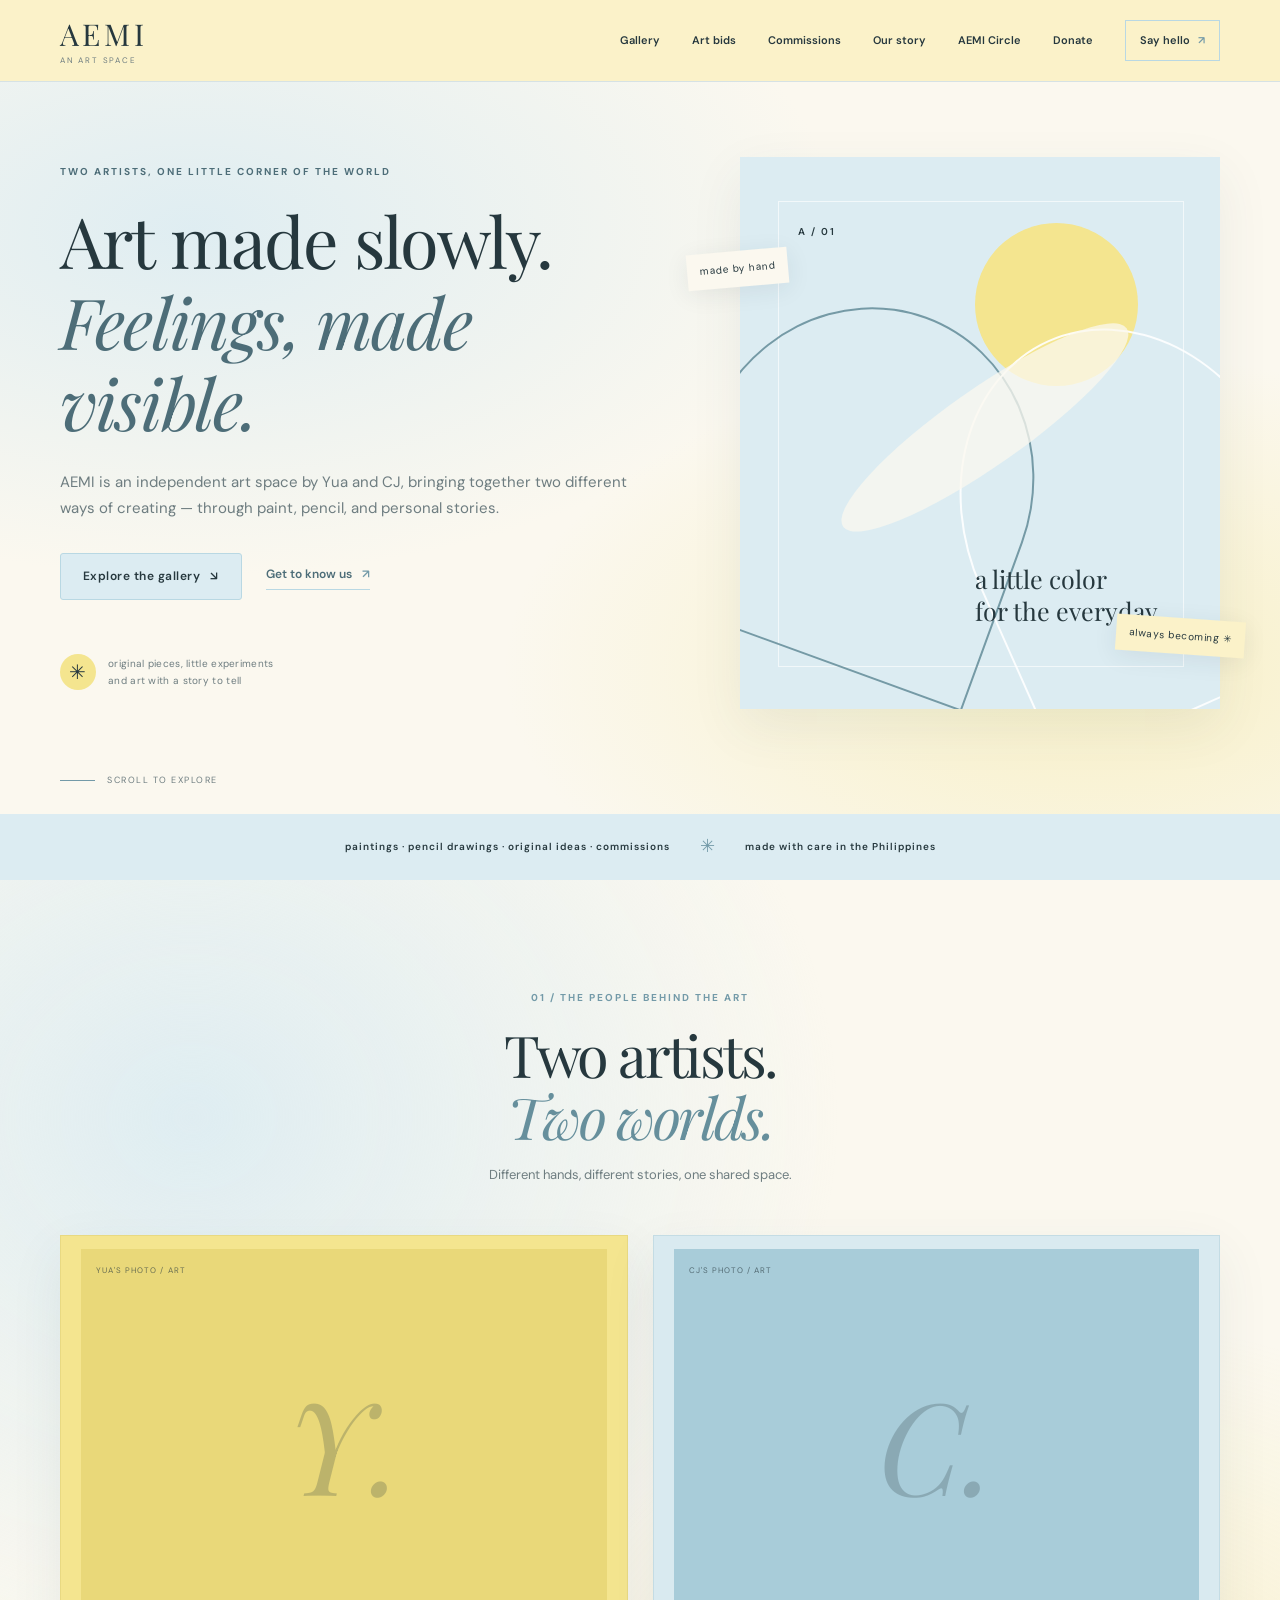
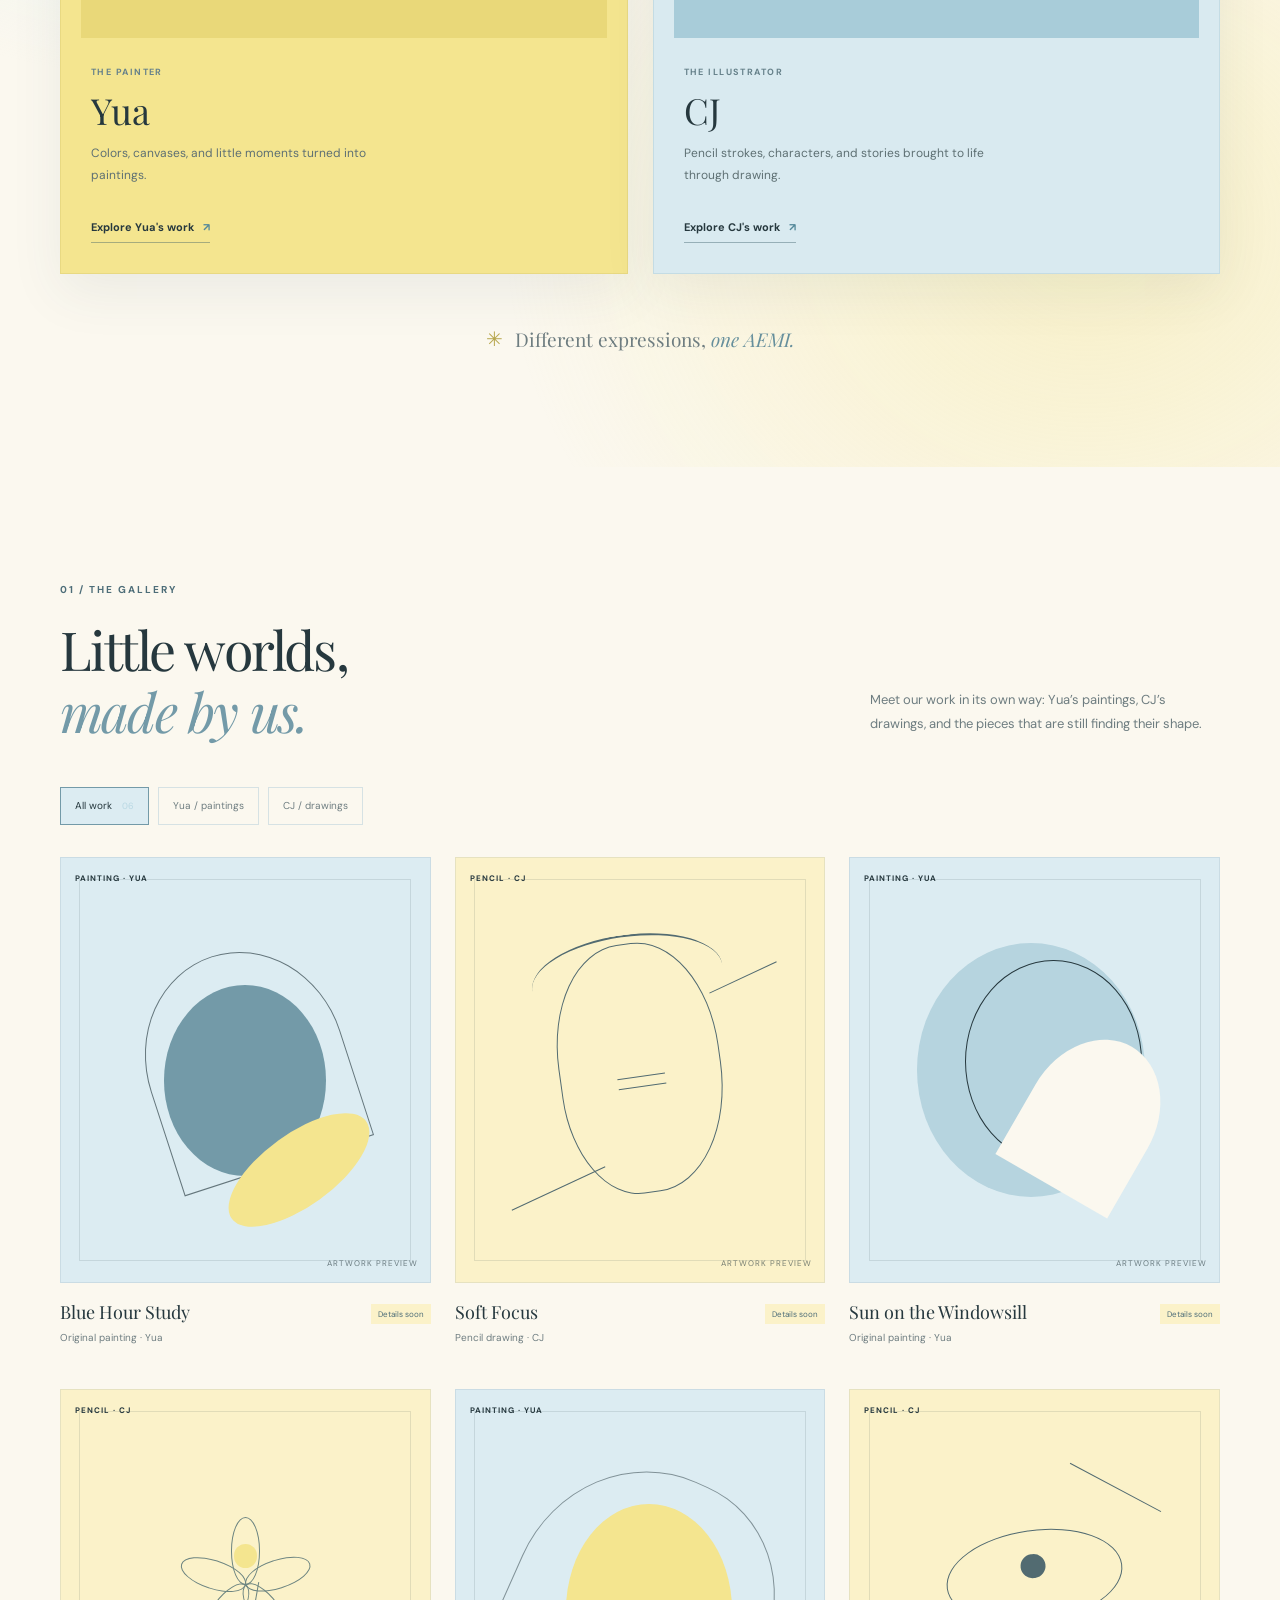
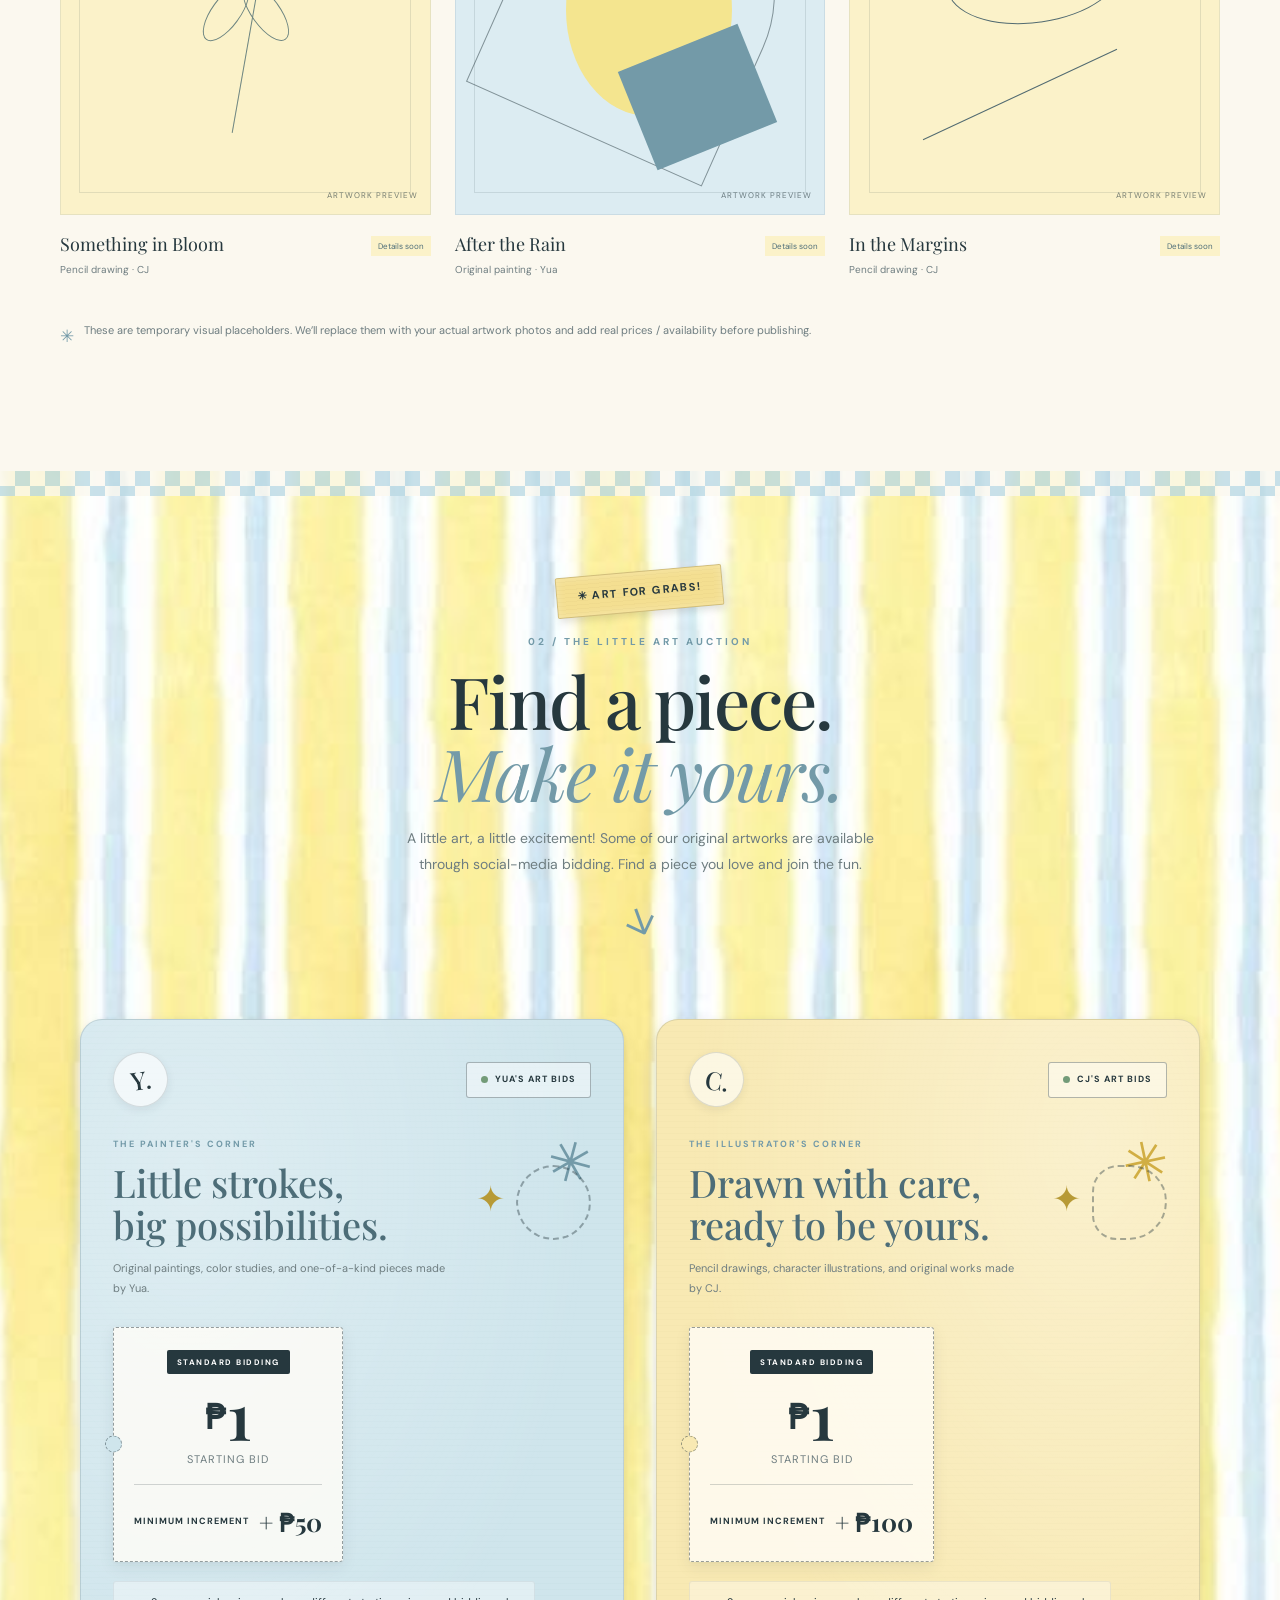
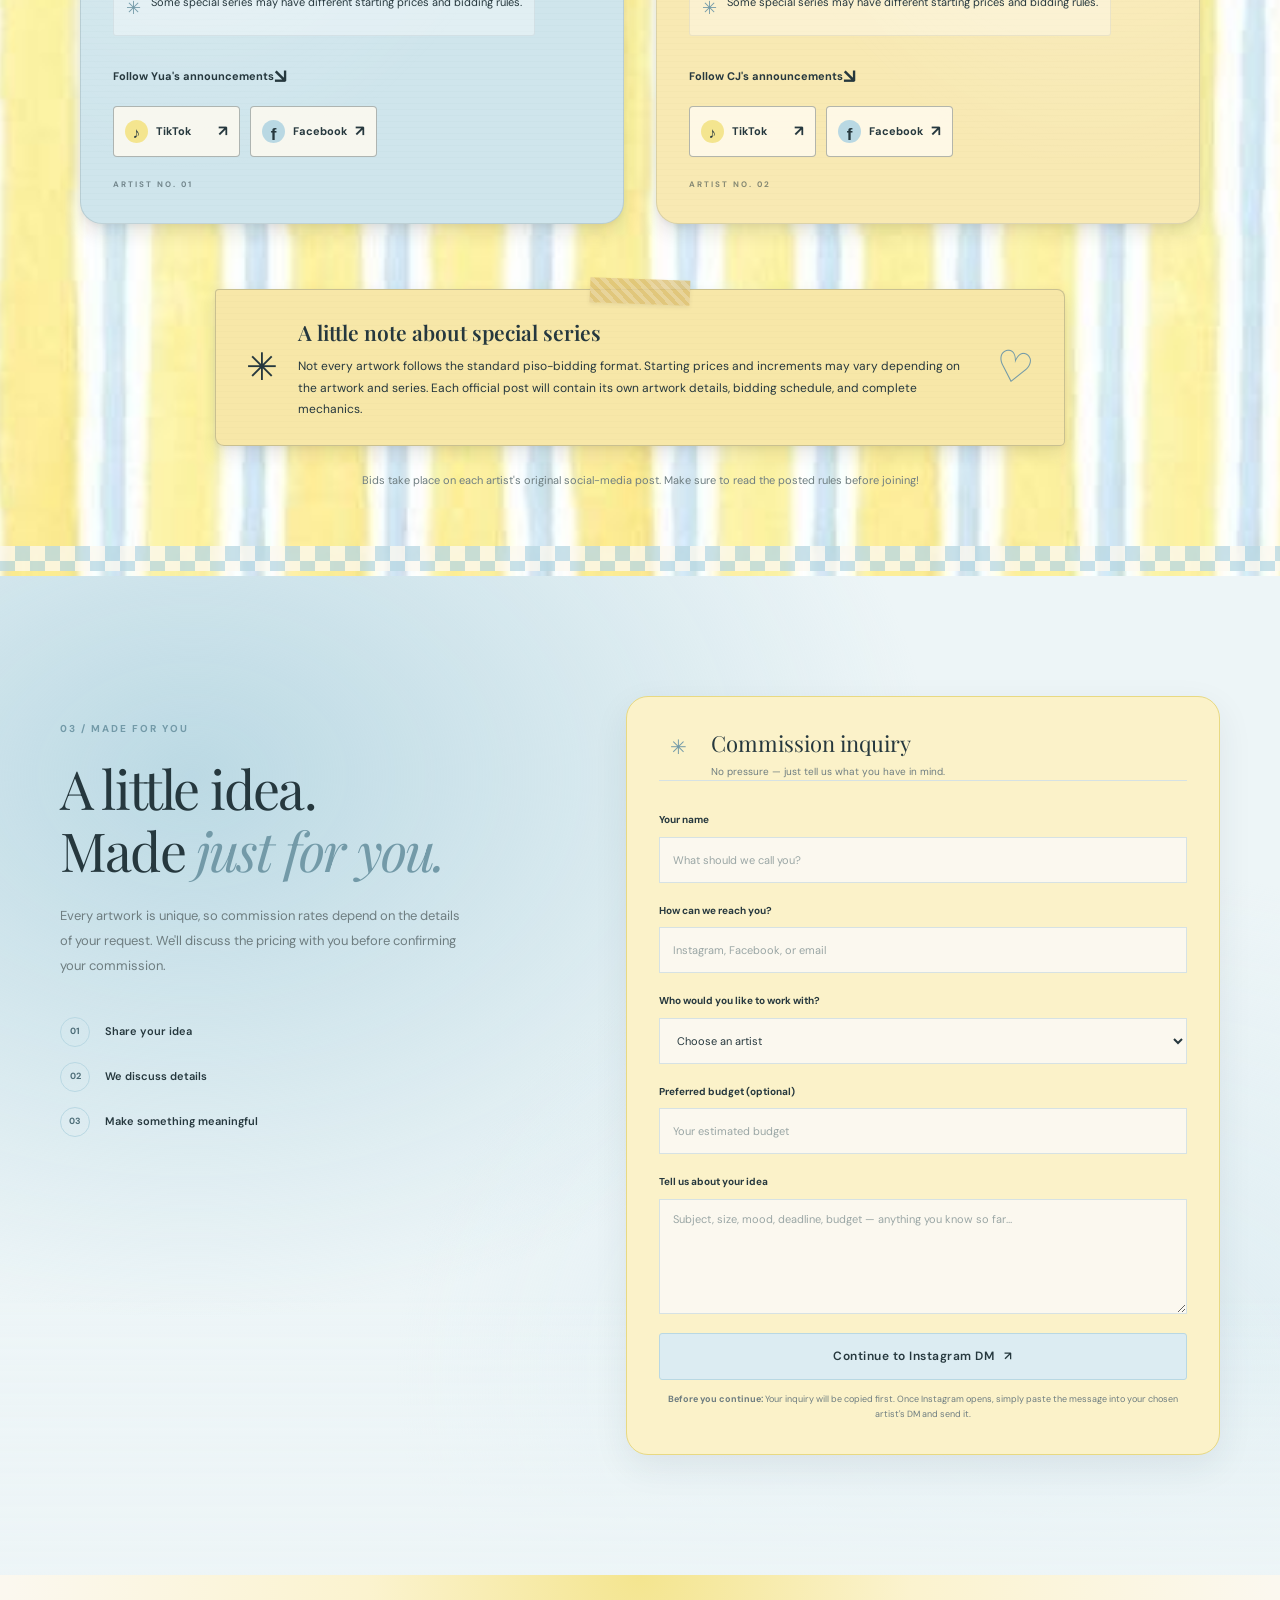
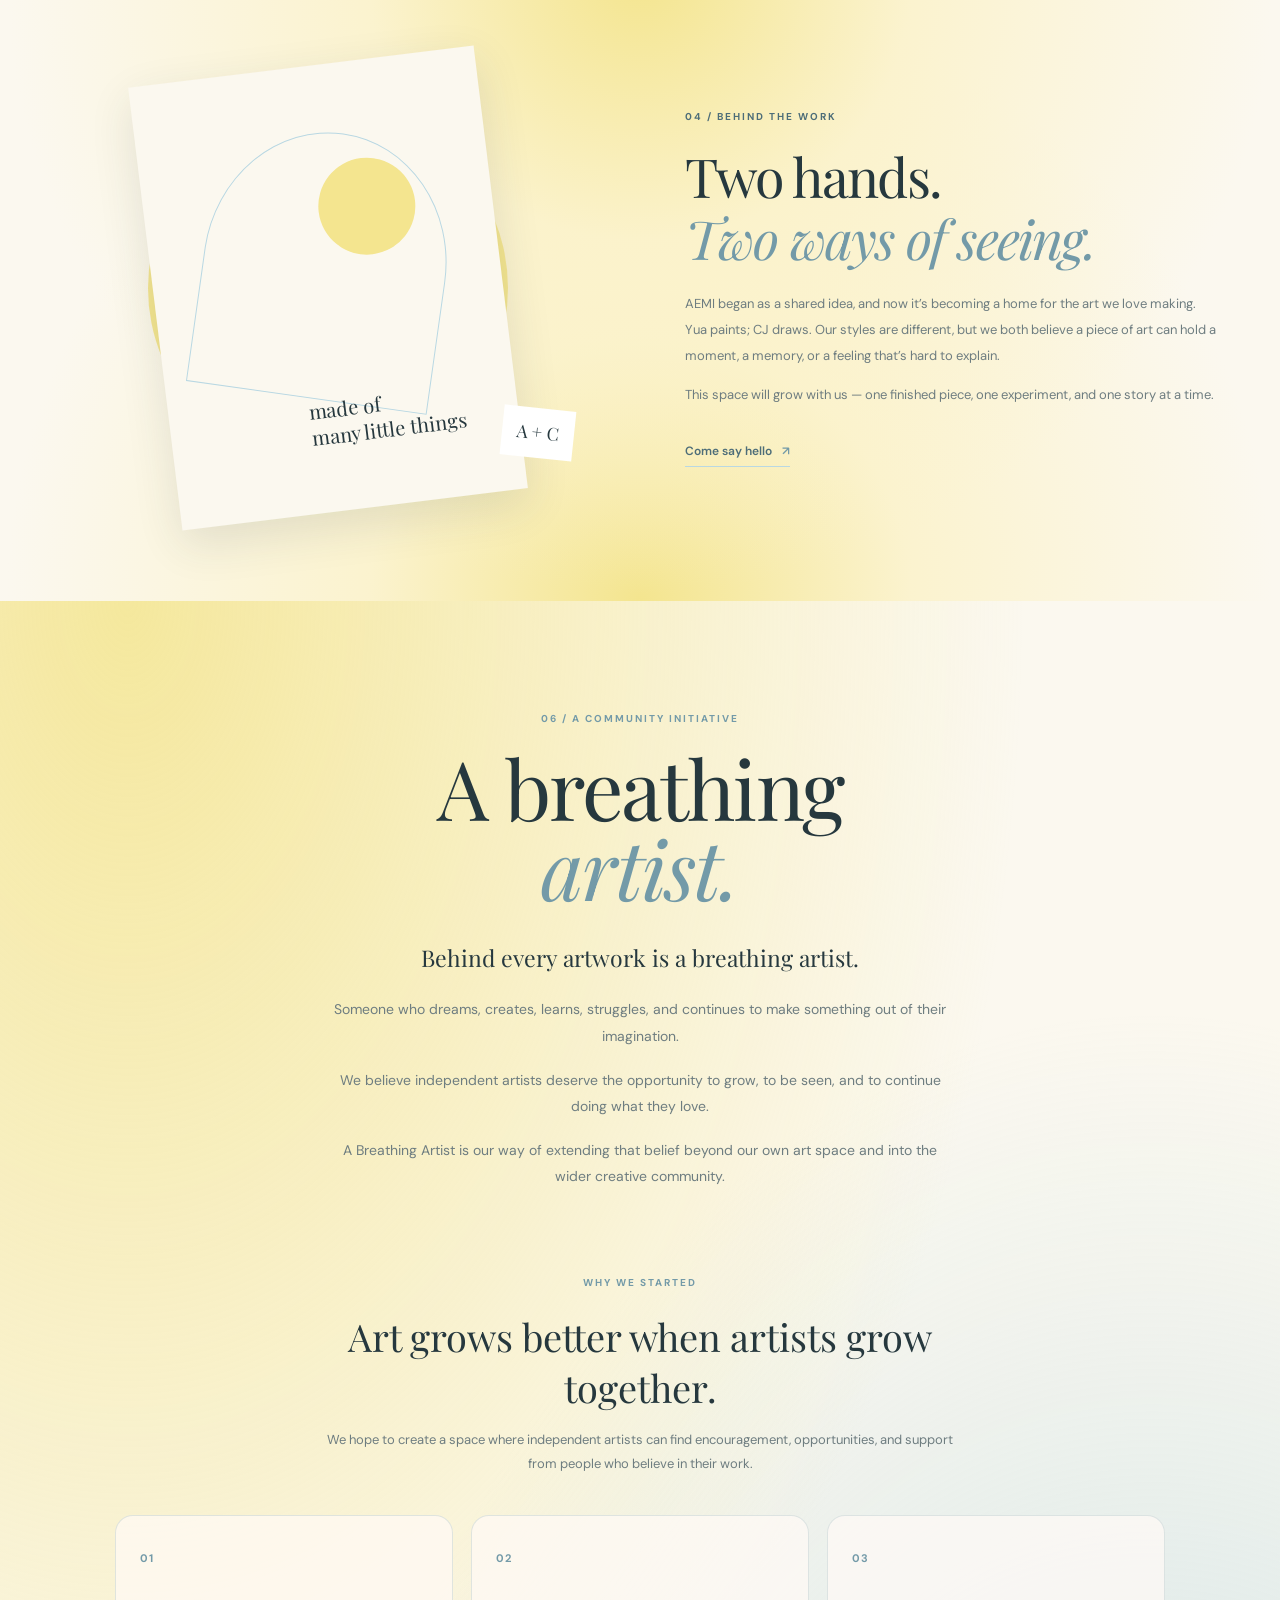
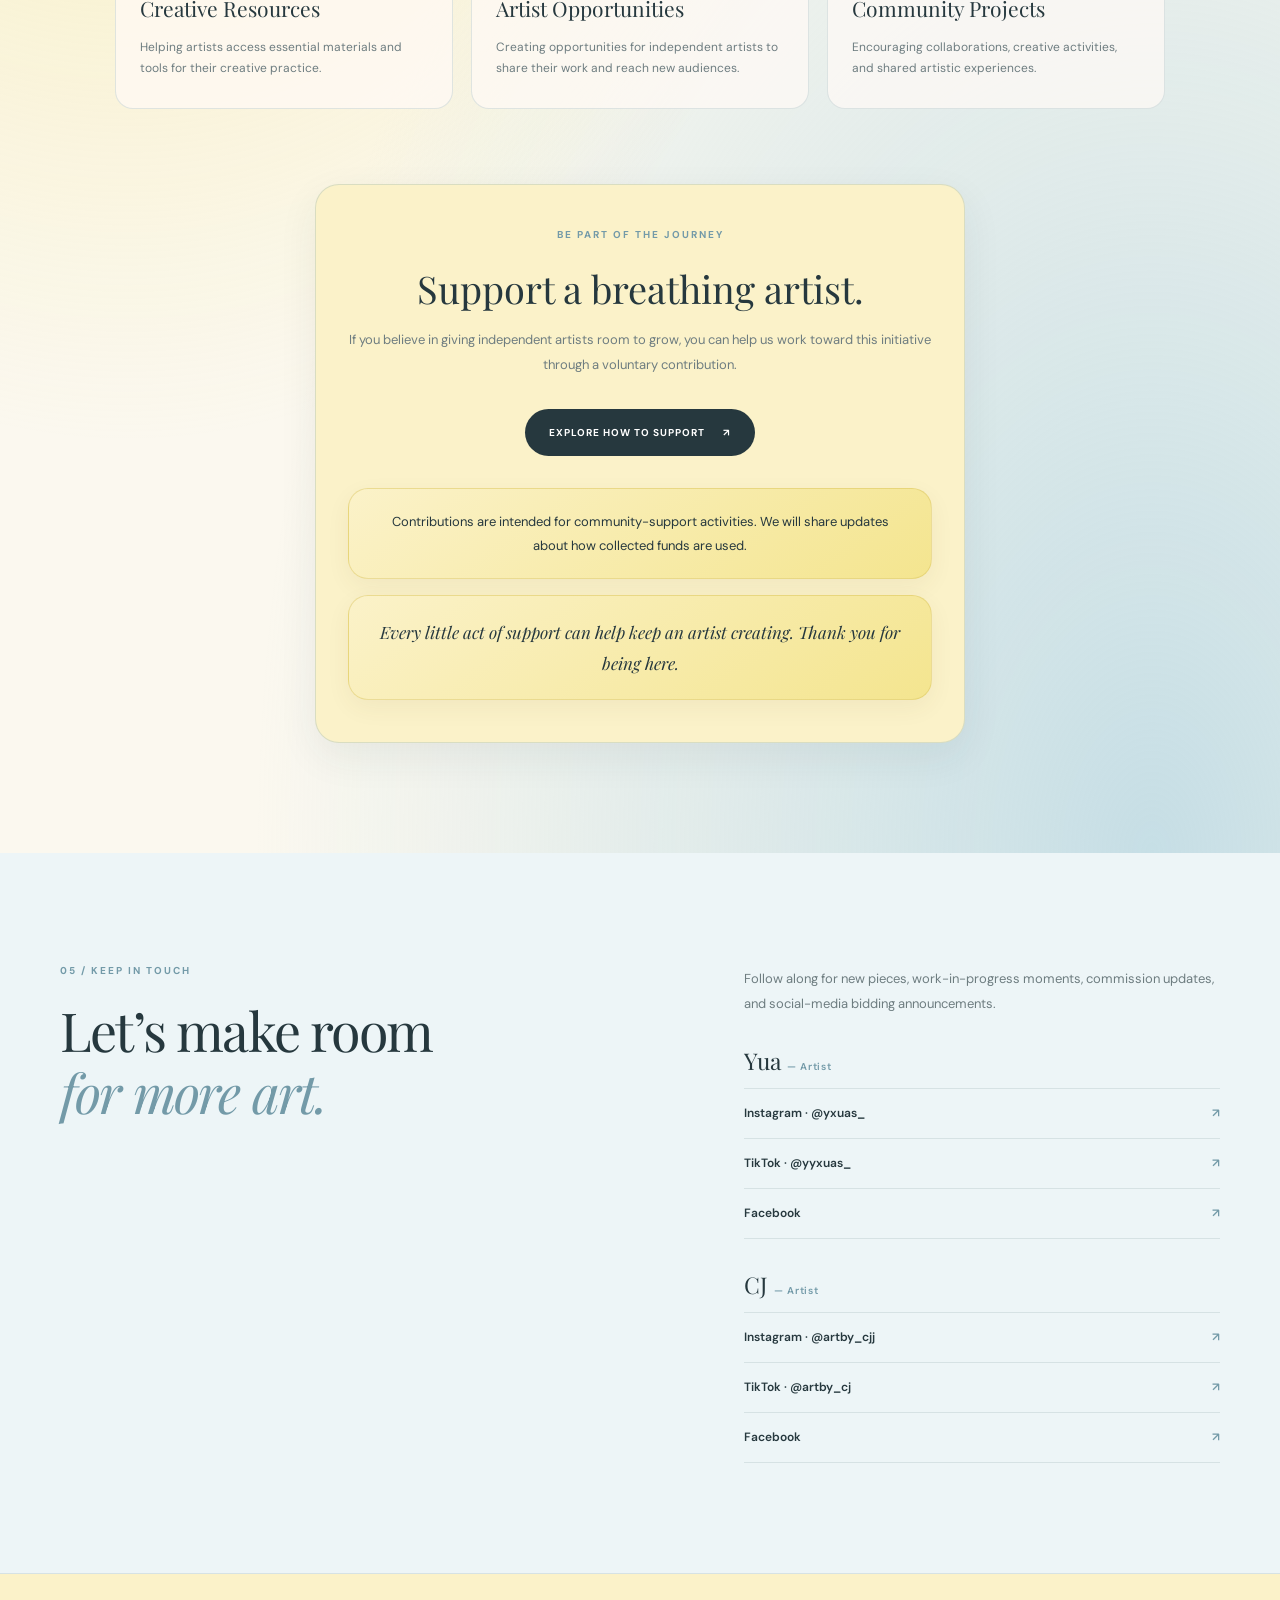
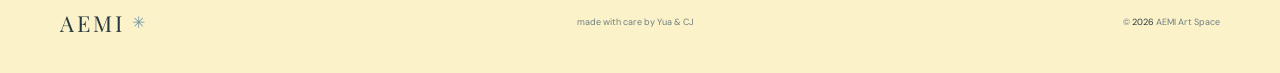
==== commit 45805c5c: "Update index.html" ====
--- a/index.html
+++ b/index.html
@@ -25,12 +25,13 @@
       <span></span><span></span>
     </button>
 
- <nav class="site-nav" id="site-nav" aria-label="Main navigation">
+<nav class="site-nav" id="site-nav" aria-label="Main navigation">
   <a href="#gallery">Gallery</a>
   <a href="#bids">Art bids</a>
   <a href="#commissions">Commissions</a>
   <a href="#about">Our story</a>
   <a href="circle.html">AEMI Circle</a>
+  <a href="support.html">Donate</a>
   <a class="nav-contact" href="#contact">Say hello <span aria-hidden="true">↗</span></a>
 </nav>
   </header>
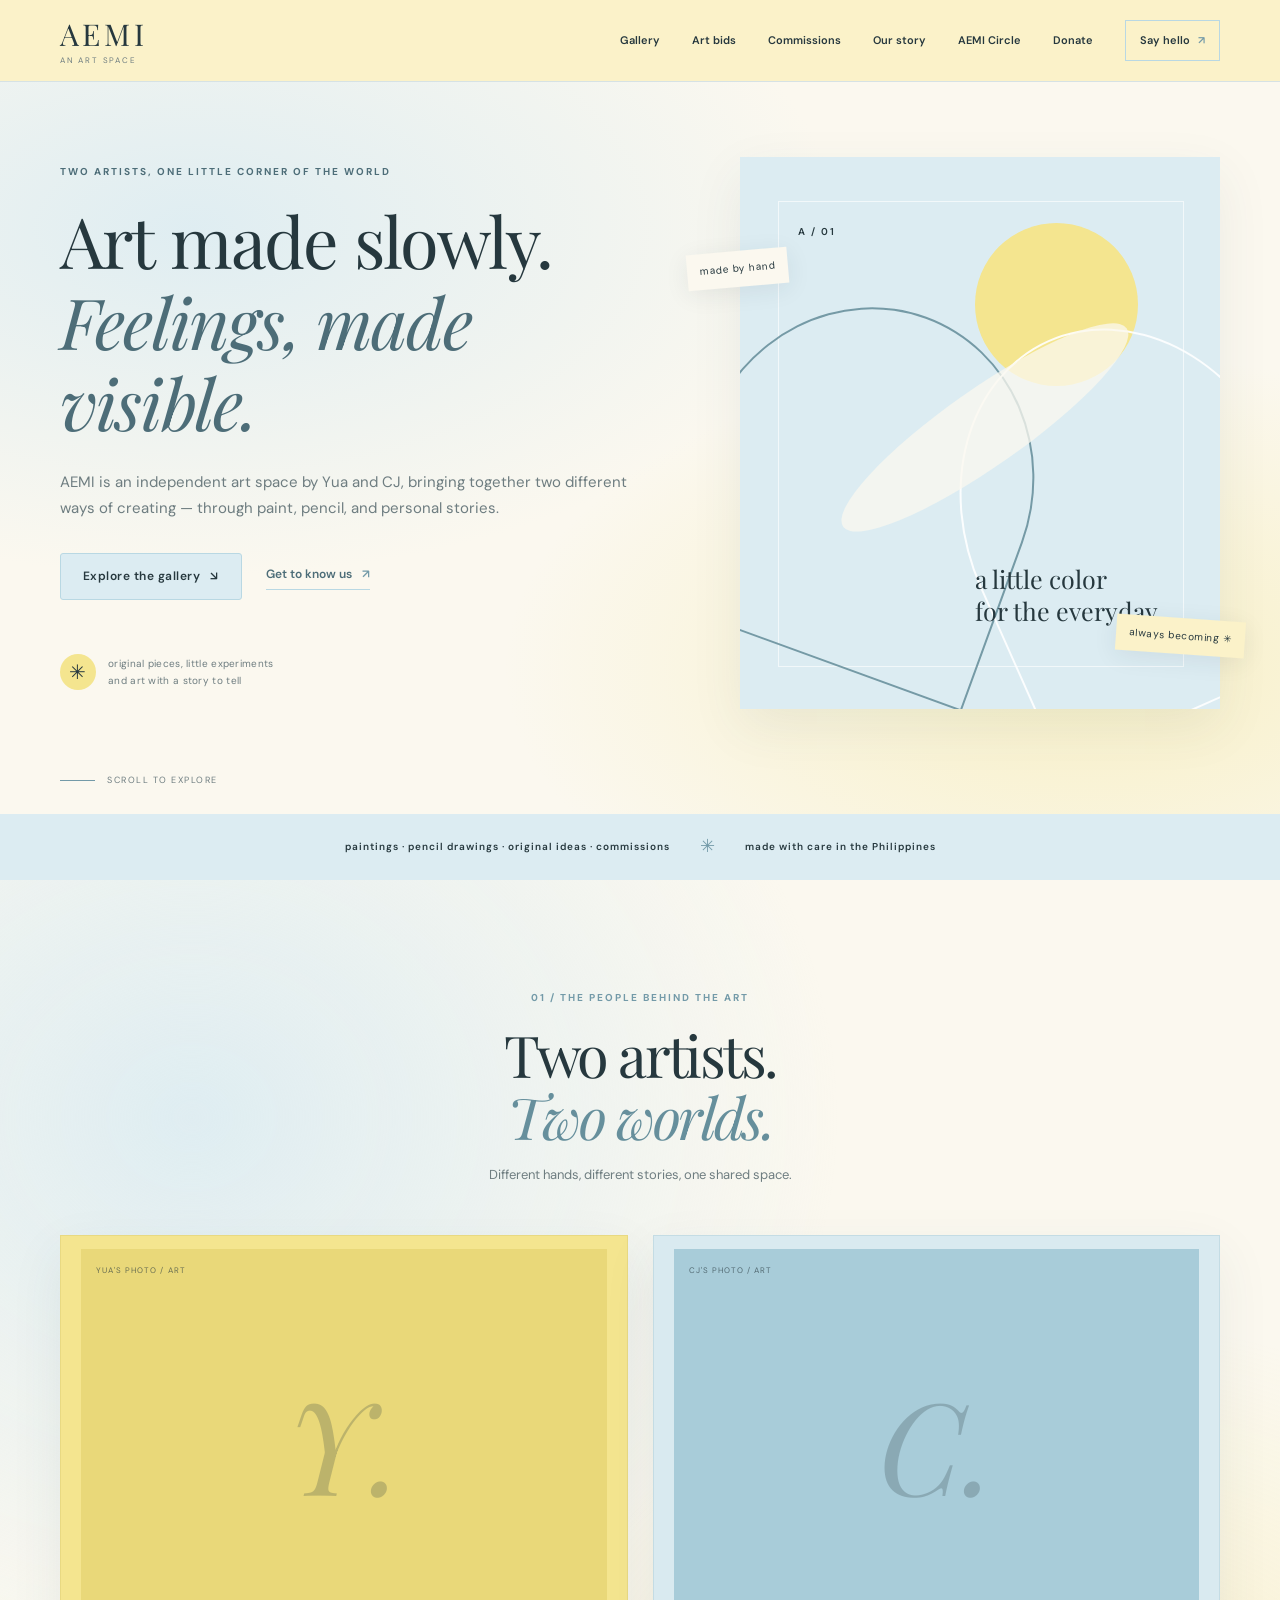
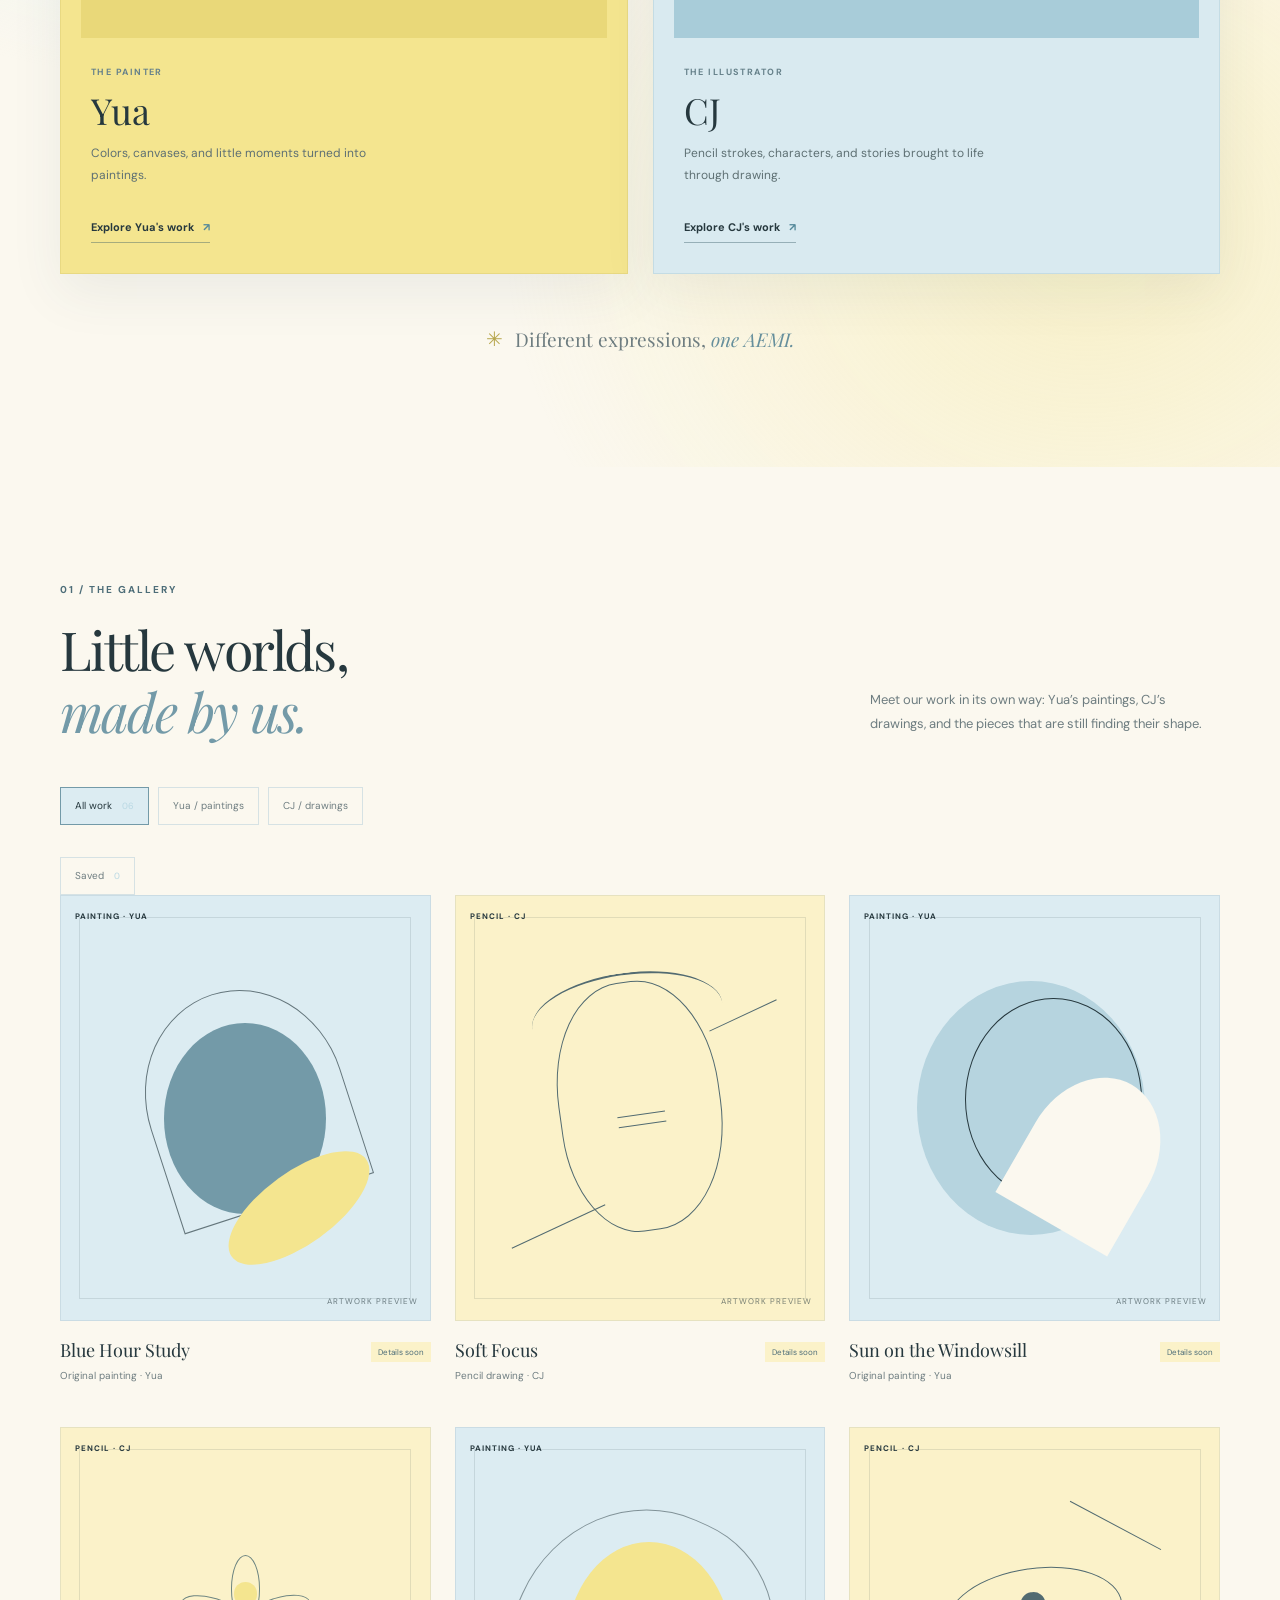
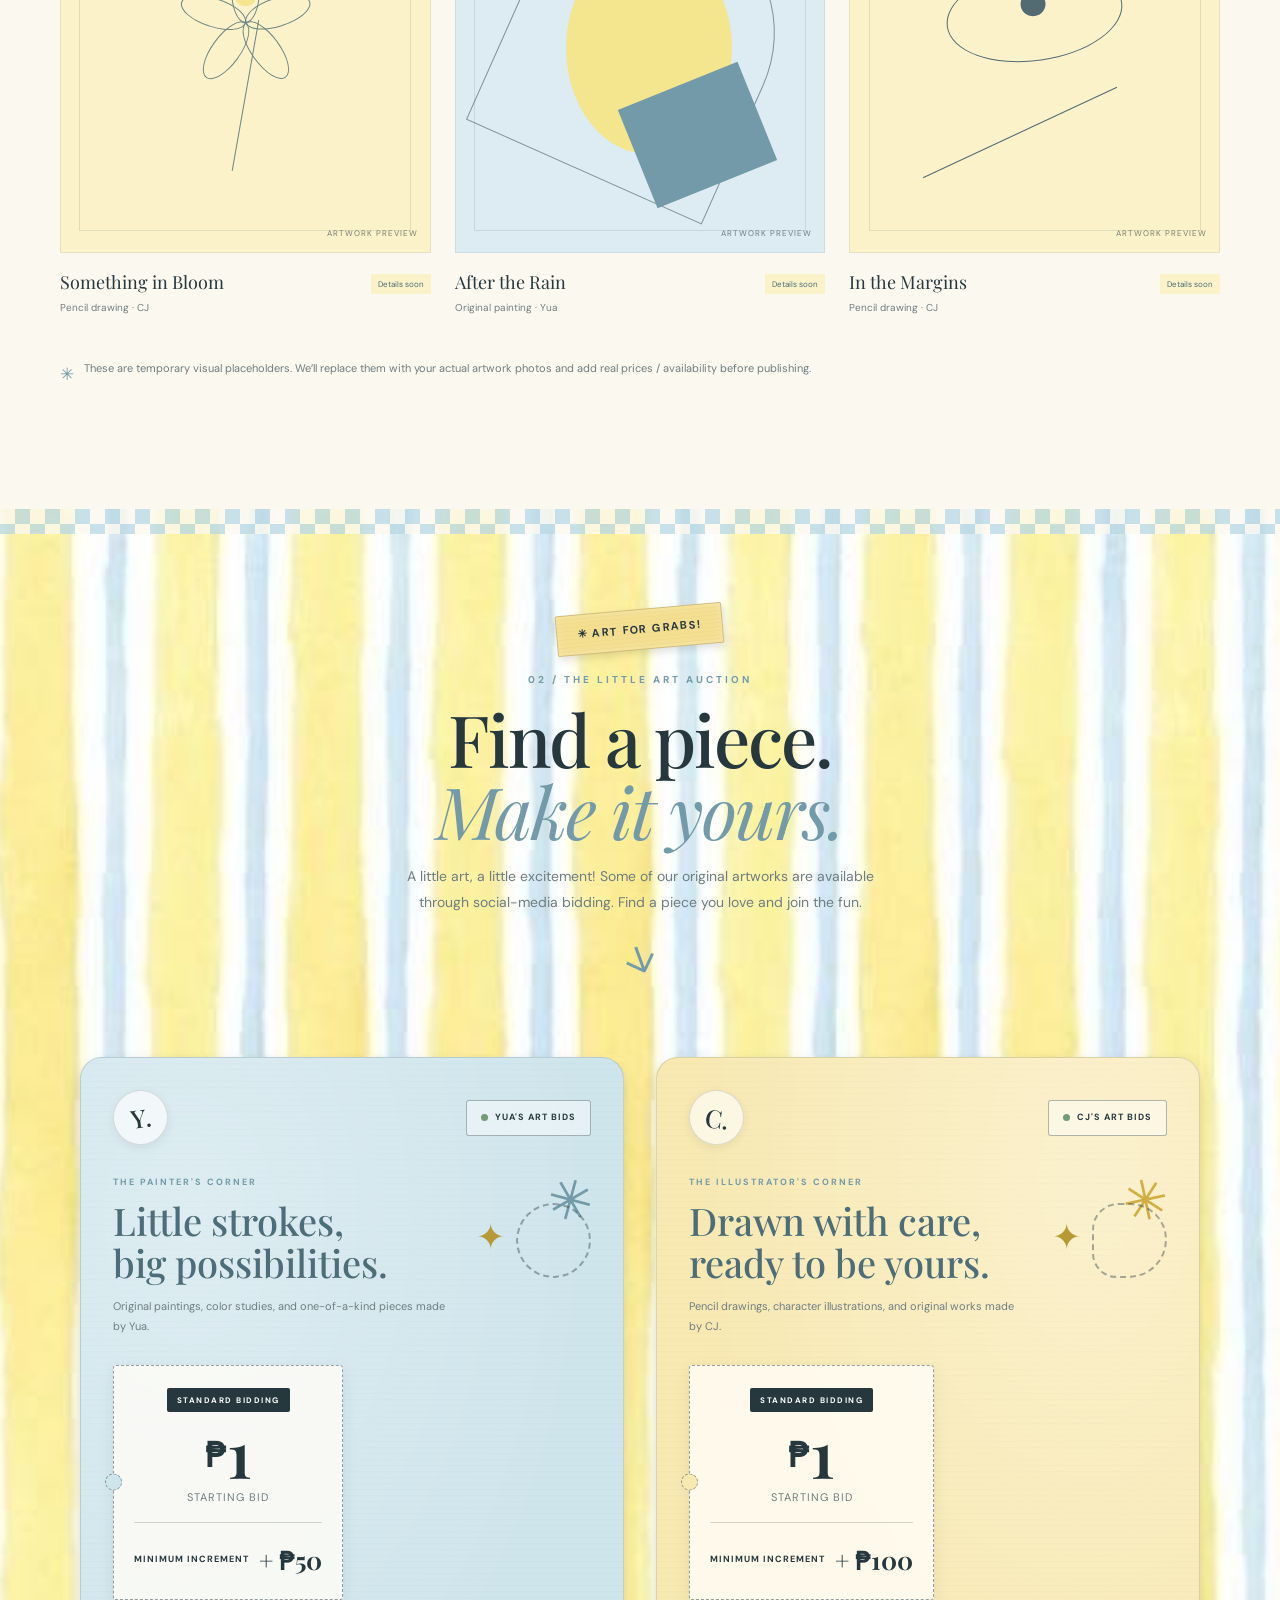
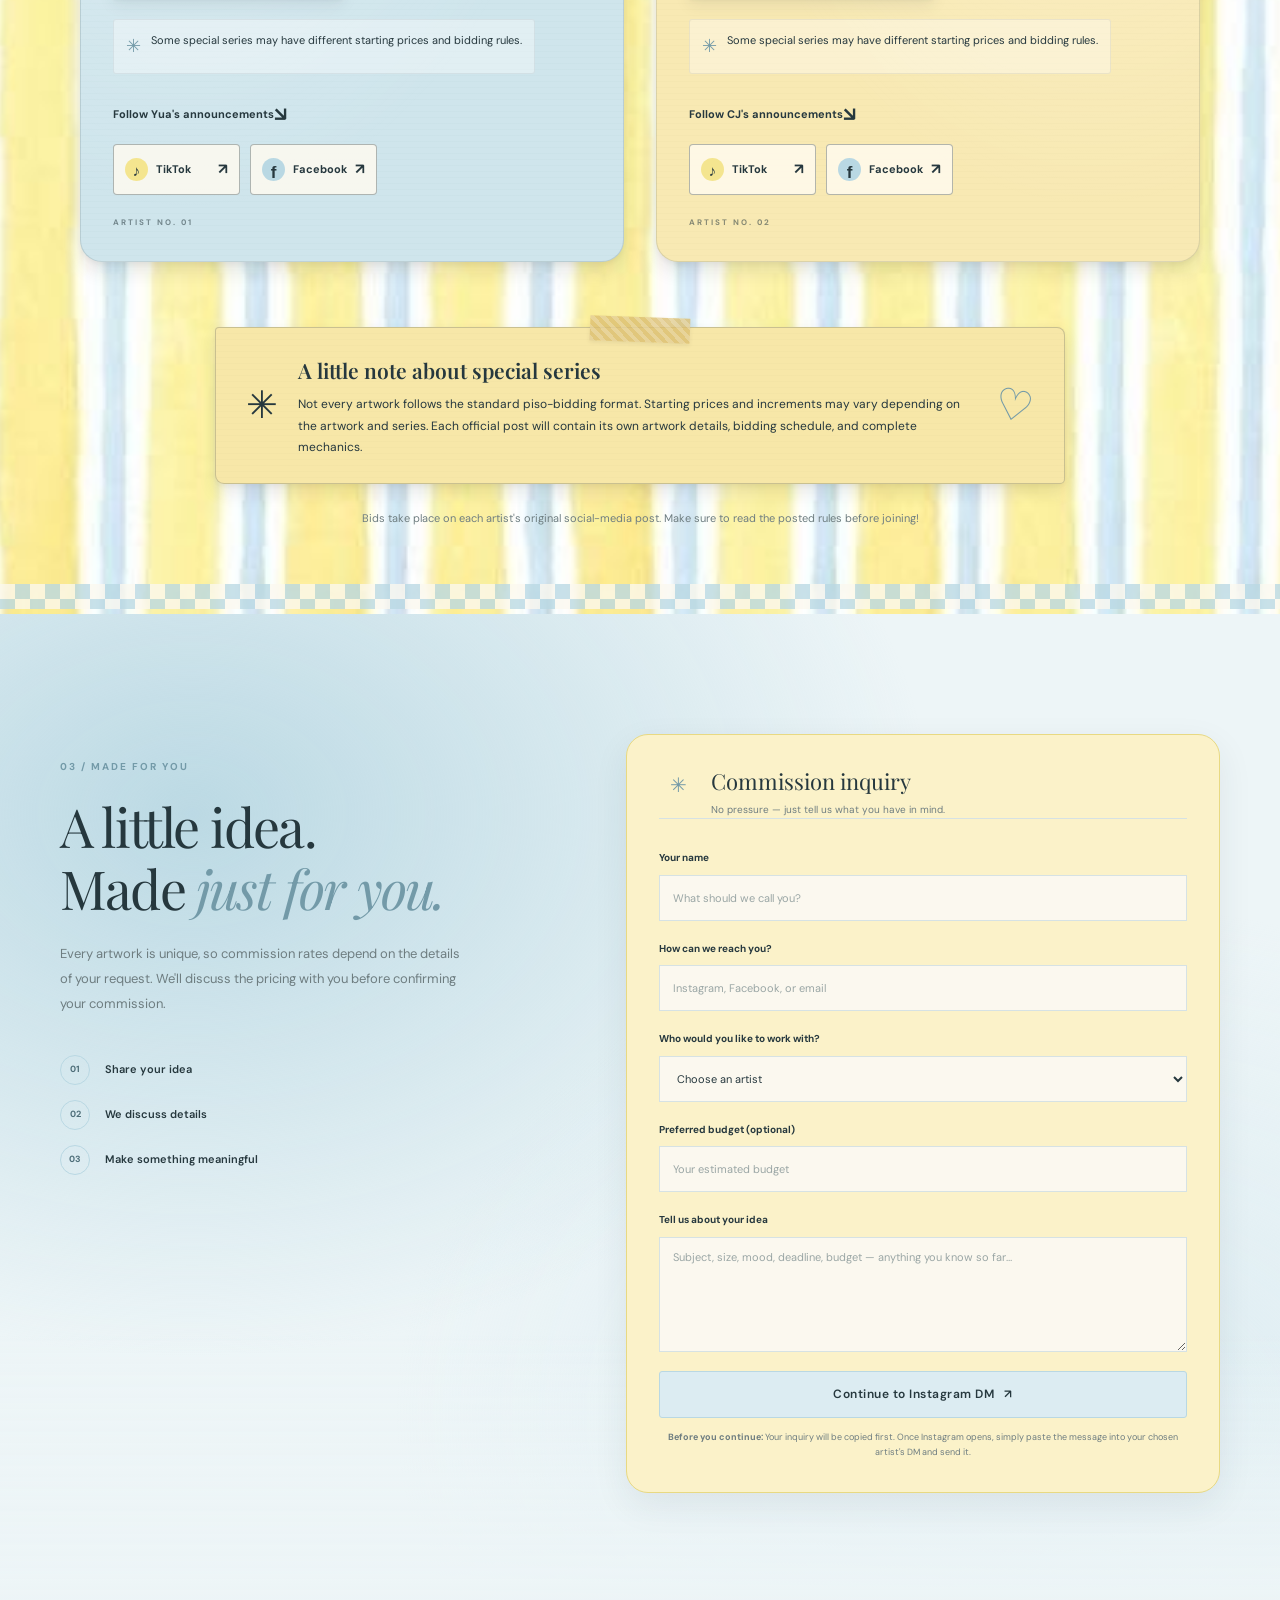
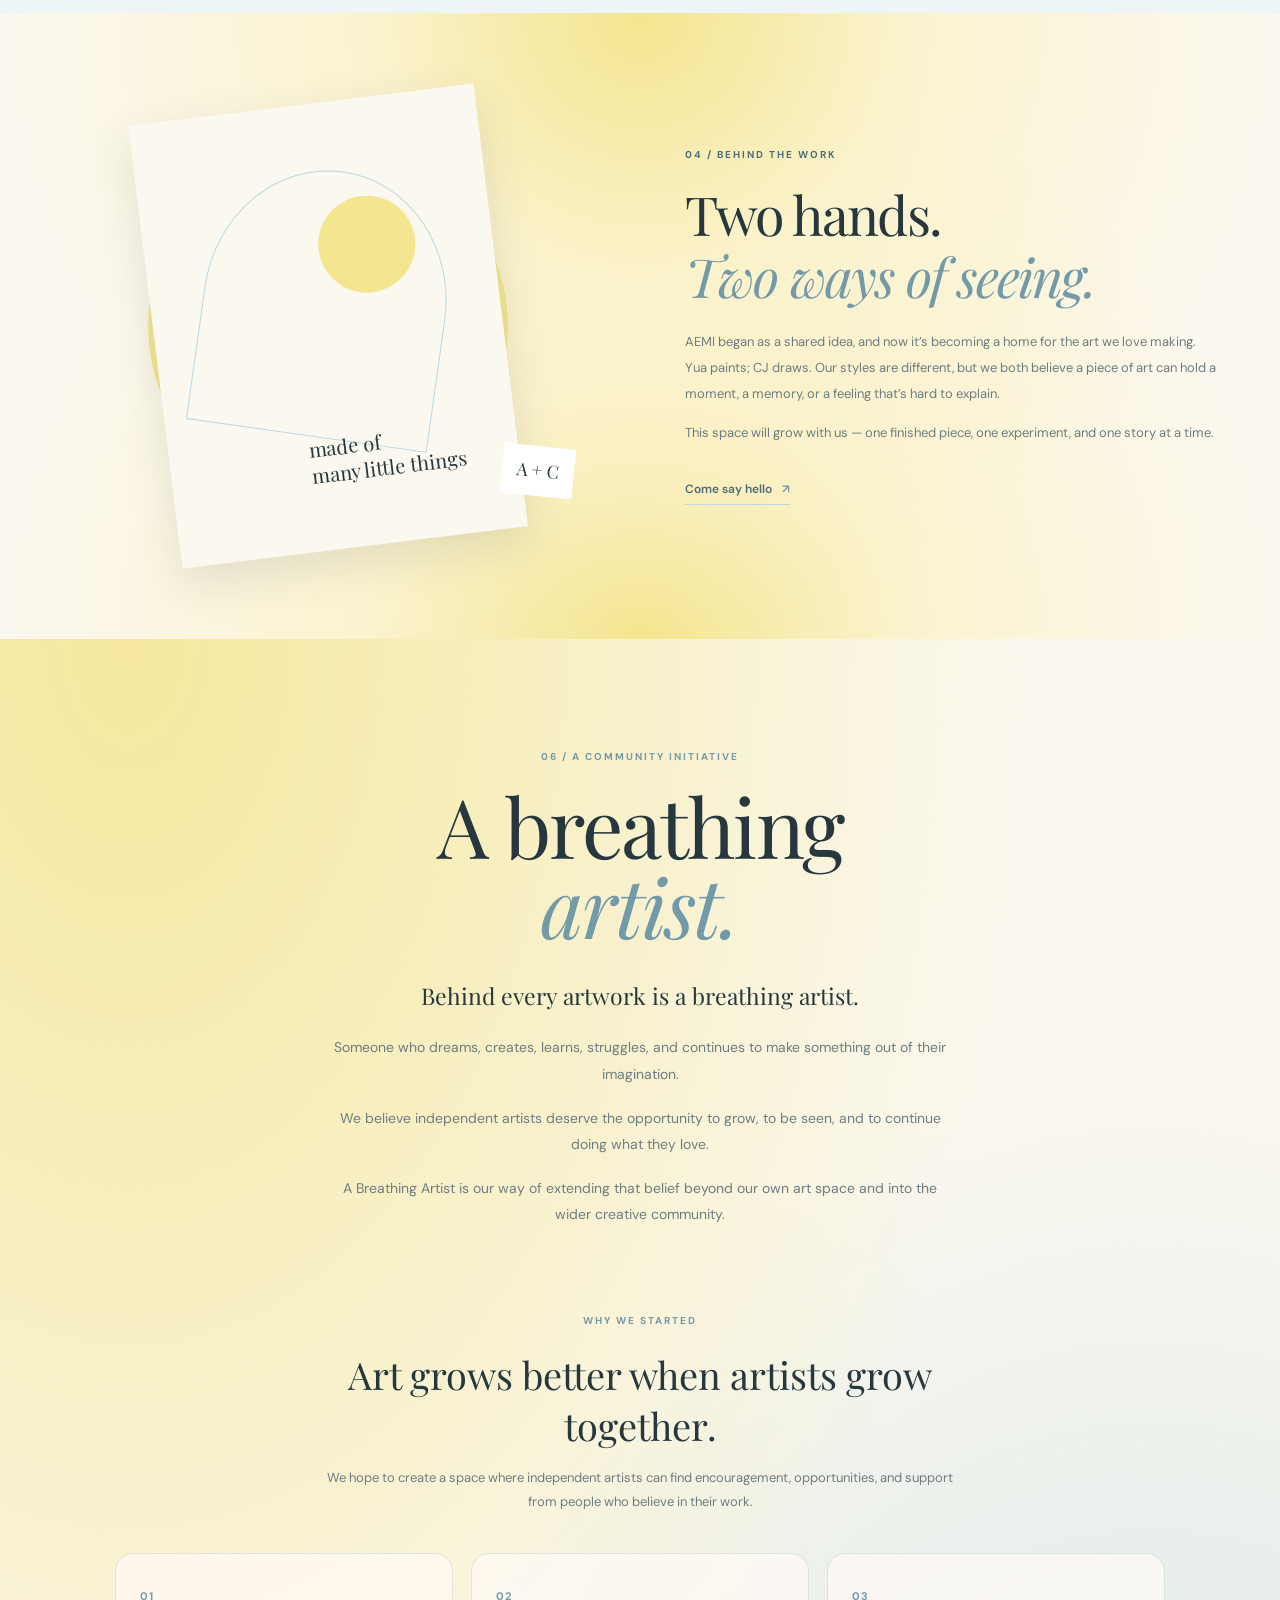
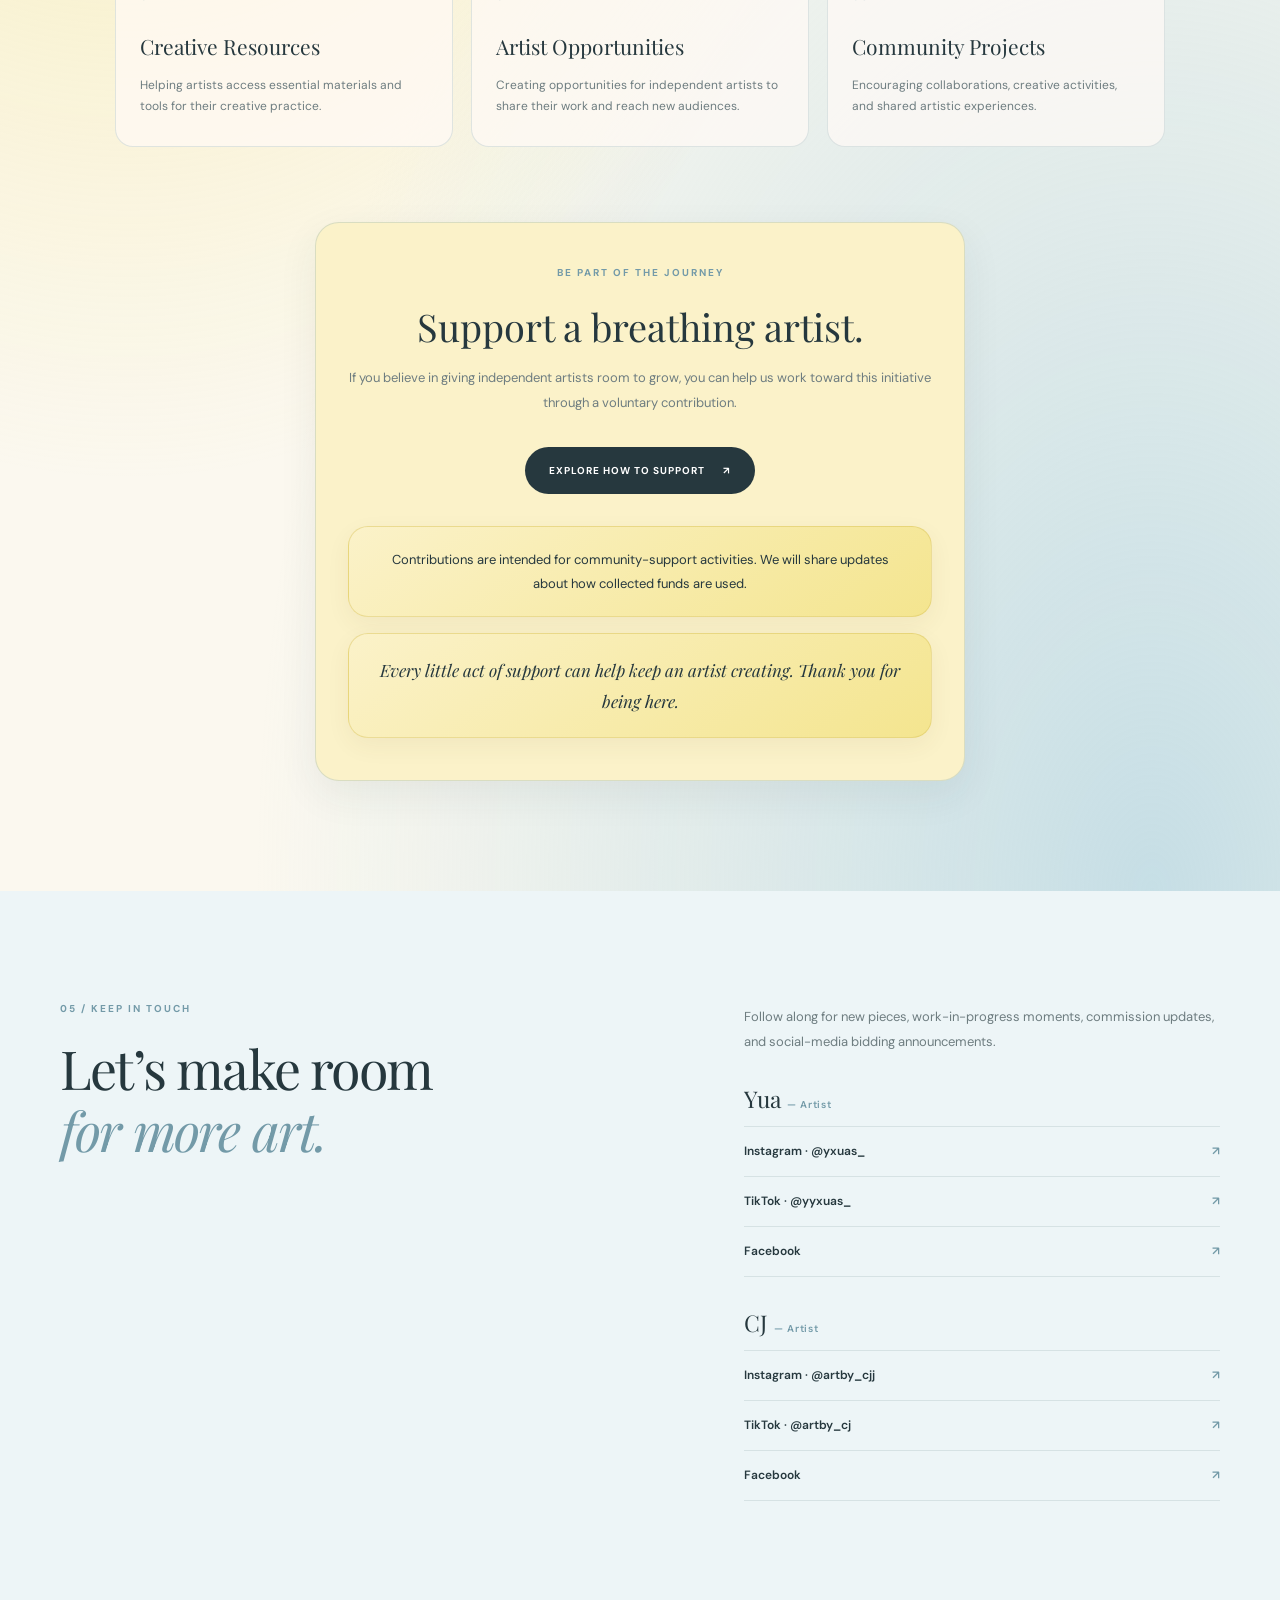
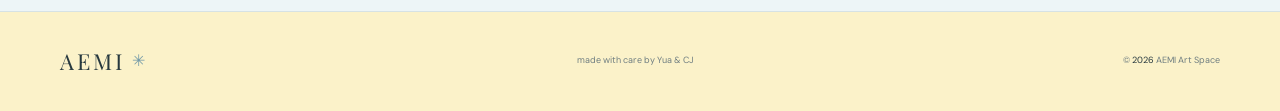
==== commit a27bcc1d: "Update index.html" ====
--- a/index.html
+++ b/index.html
@@ -151,7 +151,11 @@
         <button class="filter-button" type="button" data-filter="yua" aria-pressed="false">Yua / paintings</button>
         <button class="filter-button" type="button" data-filter="cj" aria-pressed="false">CJ / drawings</button>
       </div>
-
+      
+<button class="filter-button" type="button" data-filter="saved" aria-pressed="false">
+  Saved <span id="saved-count">0</span>
+</button>
+      
       <div class="art-grid" id="art-grid">
         <article class="art-card" data-artist="yua">
           <div class="art-preview art-preview-one">
@@ -691,6 +695,37 @@
     </section>
   </main>
 
+  <!-- ARTWORK QUICK VIEW -->
+  <div class="art-lightbox" id="art-lightbox" hidden>
+    <div
+      class="lightbox-panel"
+      role="dialog"
+      aria-modal="true"
+      aria-labelledby="lightbox-title"
+    >
+      <button
+        class="lightbox-close"
+        id="lightbox-close"
+        type="button"
+        aria-label="Close artwork preview"
+      >
+        &times;
+      </button>
+
+      <div class="lightbox-artwork" id="lightbox-artwork"></div>
+
+      <div class="lightbox-information">
+        <p class="eyebrow" id="lightbox-artist"></p>
+        <h2 id="lightbox-title"></h2>
+        <p class="lightbox-description" id="lightbox-description"></p>
+
+        <a class="text-link" id="lightbox-full-page" href="#">
+          View full artwork <span aria-hidden="true">↗</span>
+        </a>
+      </div>
+    </div>
+  </div>
+
   <footer class="site-footer">
     <a class="footer-wordmark" href="#top">AEMI<span>✳</span></a>
     <p>made with care by Yua & CJ</p>
--- a/style.css
+++ b/style.css
@@ -6667,3 +6667,57 @@
     border-radius: 17px;
   }
 }
+
+/* AEMI HEADER — MOBILE AND TABLET FIX */
+
+.site-header {
+  position: sticky;
+  top: 0;
+  z-index: 1000;
+}
+
+@media (max-width: 1000px) {
+  .site-header {
+    position: sticky;
+  }
+
+  .site-header .menu-toggle {
+    display: flex;
+  }
+
+  .site-header .site-nav {
+    display: none;
+  }
+
+  .site-header .site-nav.open {
+    position: absolute;
+    top: 100%;
+    left: 0;
+    right: 0;
+    display: flex;
+    flex-direction: column;
+    align-items: stretch;
+    gap: 0;
+    padding: 12px 6% 20px;
+    background: var(--ivory);
+    border-bottom: 1px solid var(--line);
+    box-shadow: 0 12px 24px rgba(38, 56, 62, 0.08);
+  }
+
+  .site-header .site-nav.open a {
+    display: block;
+    width: 100%;
+    padding: 12px 0;
+  }
+}
+
+@media (min-width: 1001px) {
+  .site-header .menu-toggle {
+    display: none;
+  }
+
+  .site-header .site-nav {
+    display: flex;
+    flex-wrap: nowrap;
+  }
+}
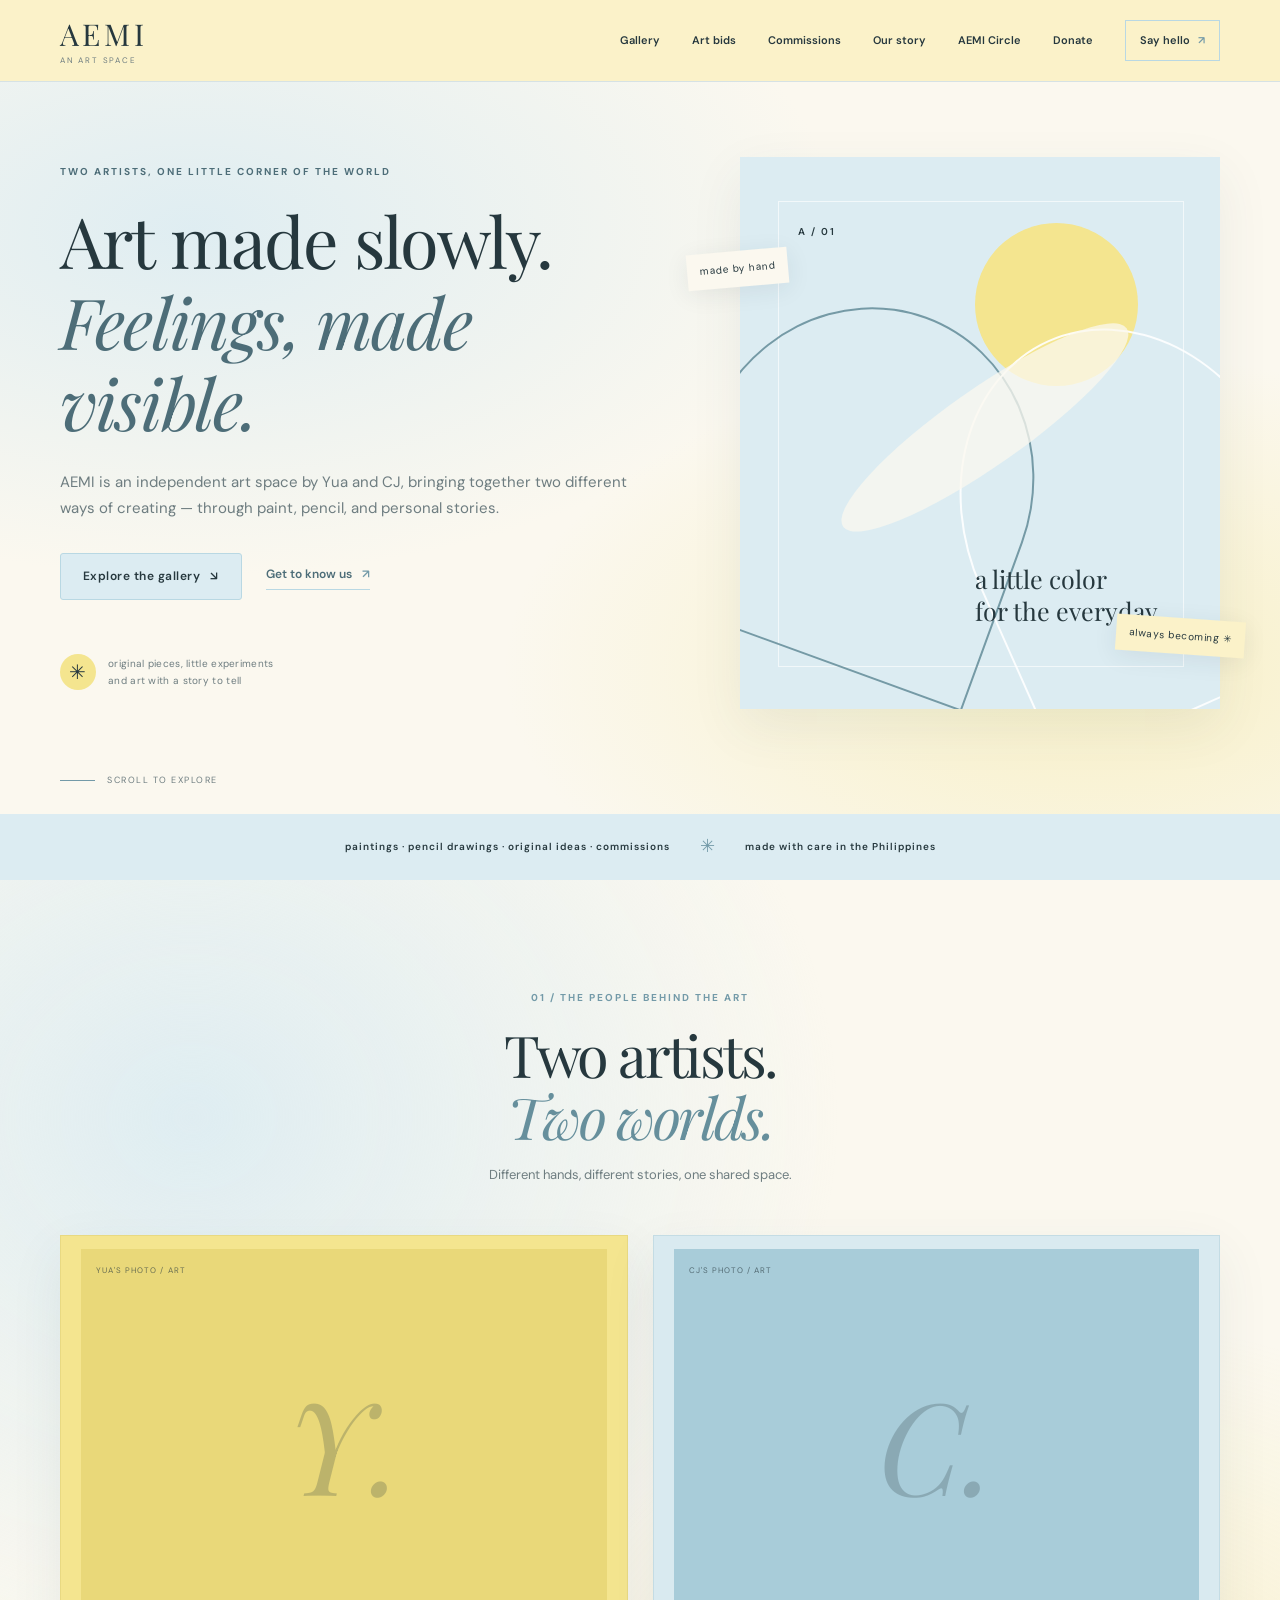
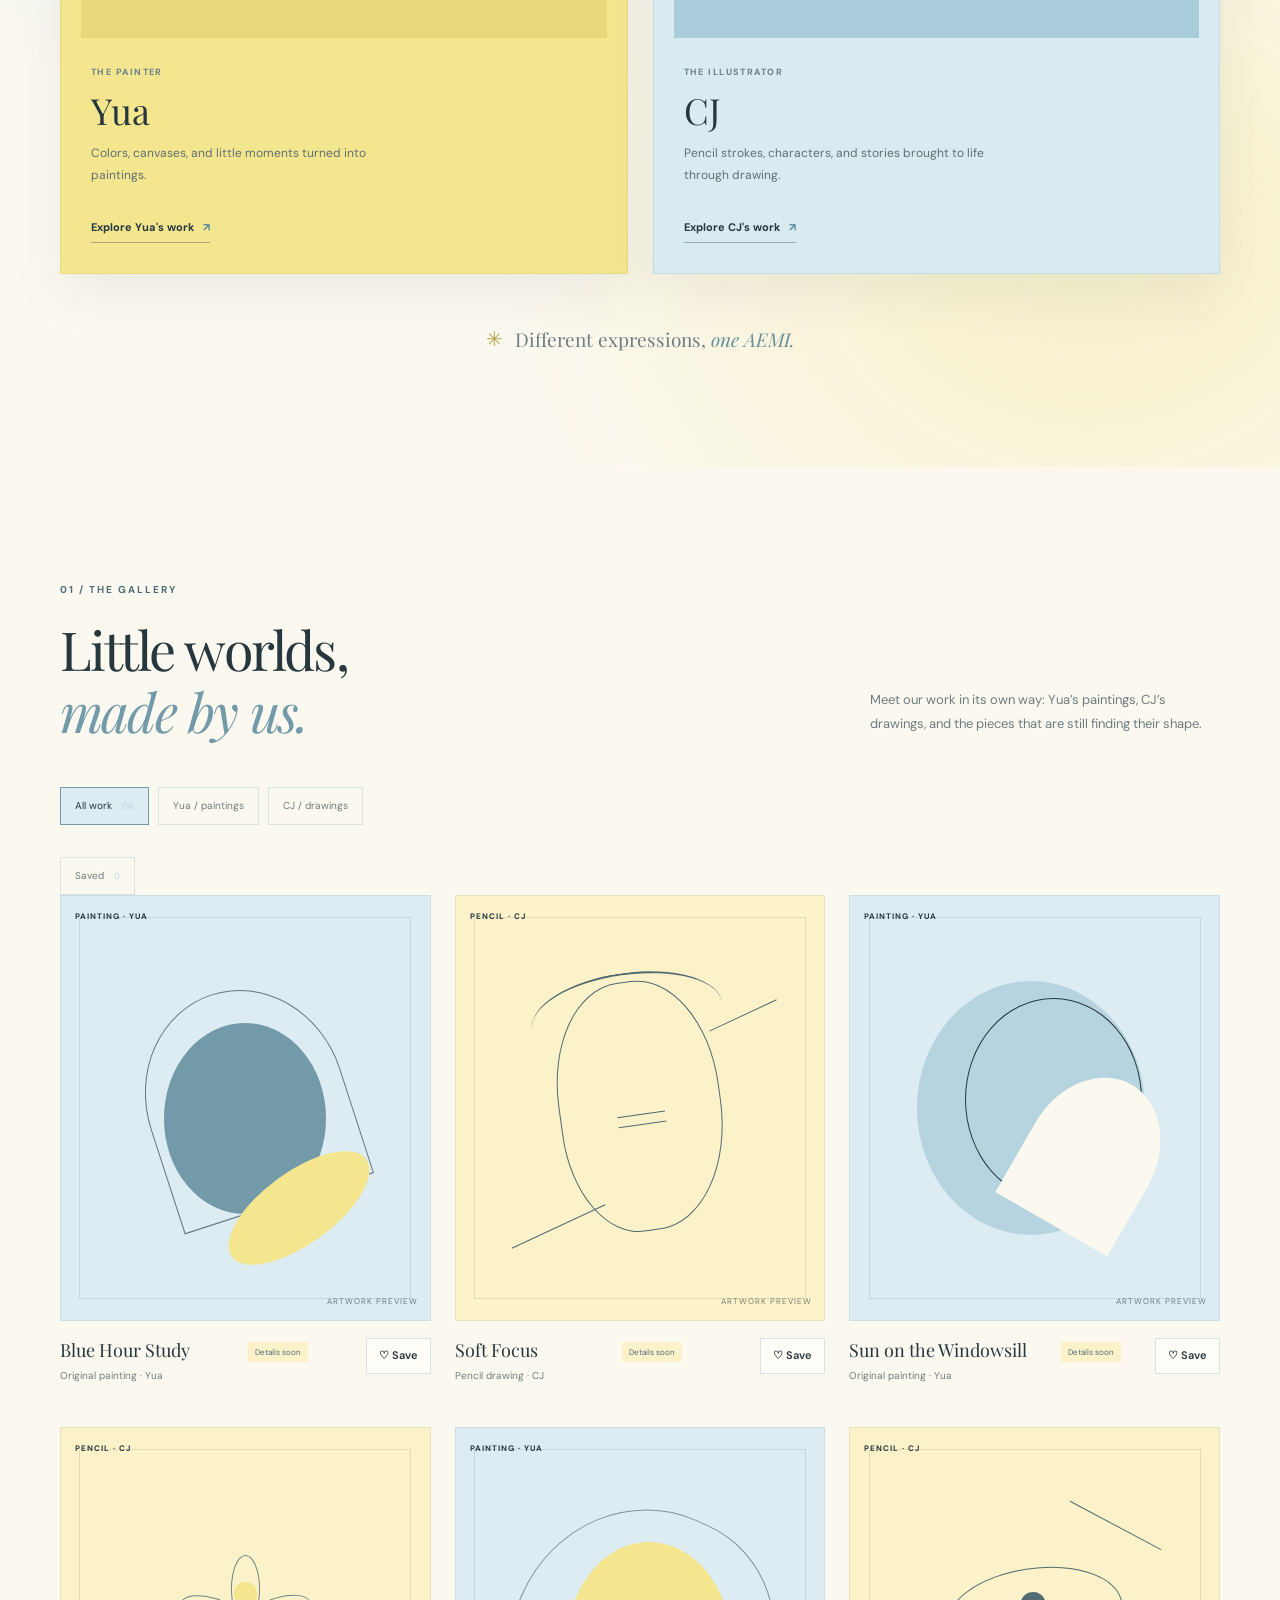
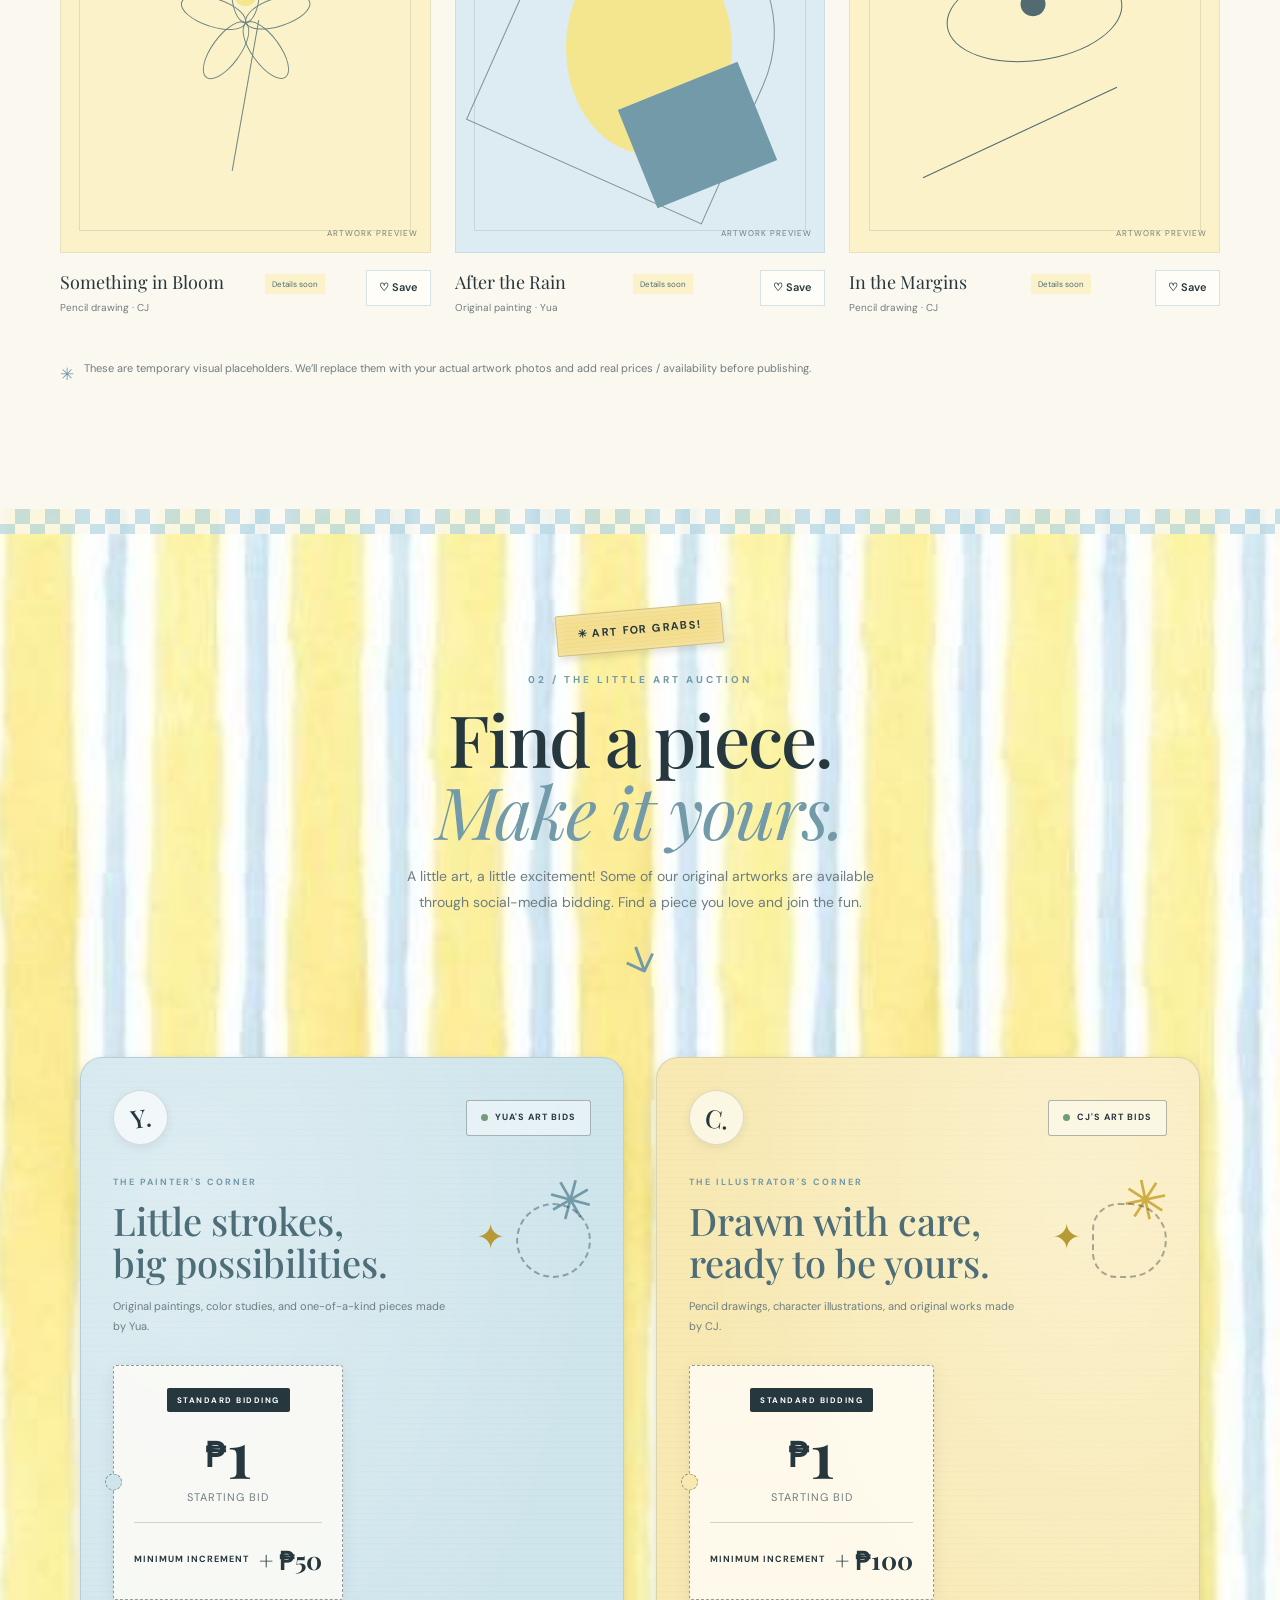
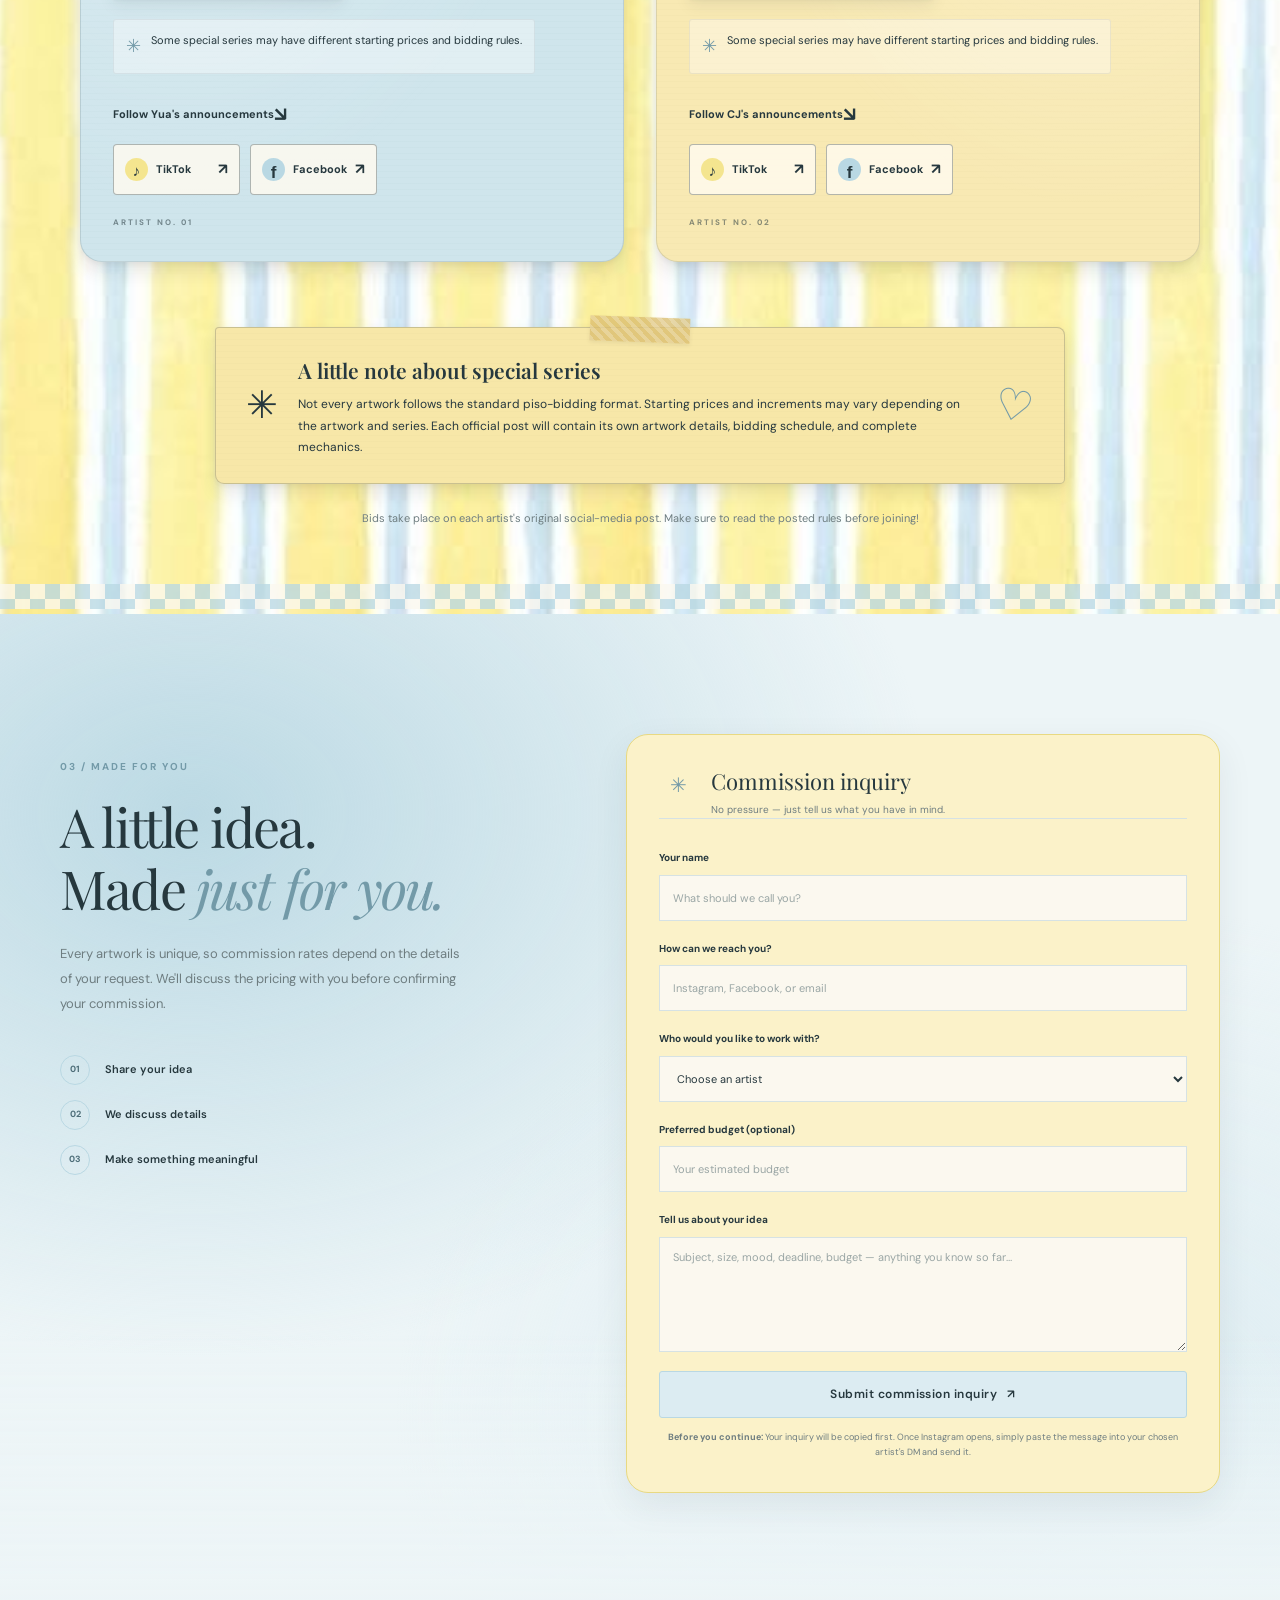
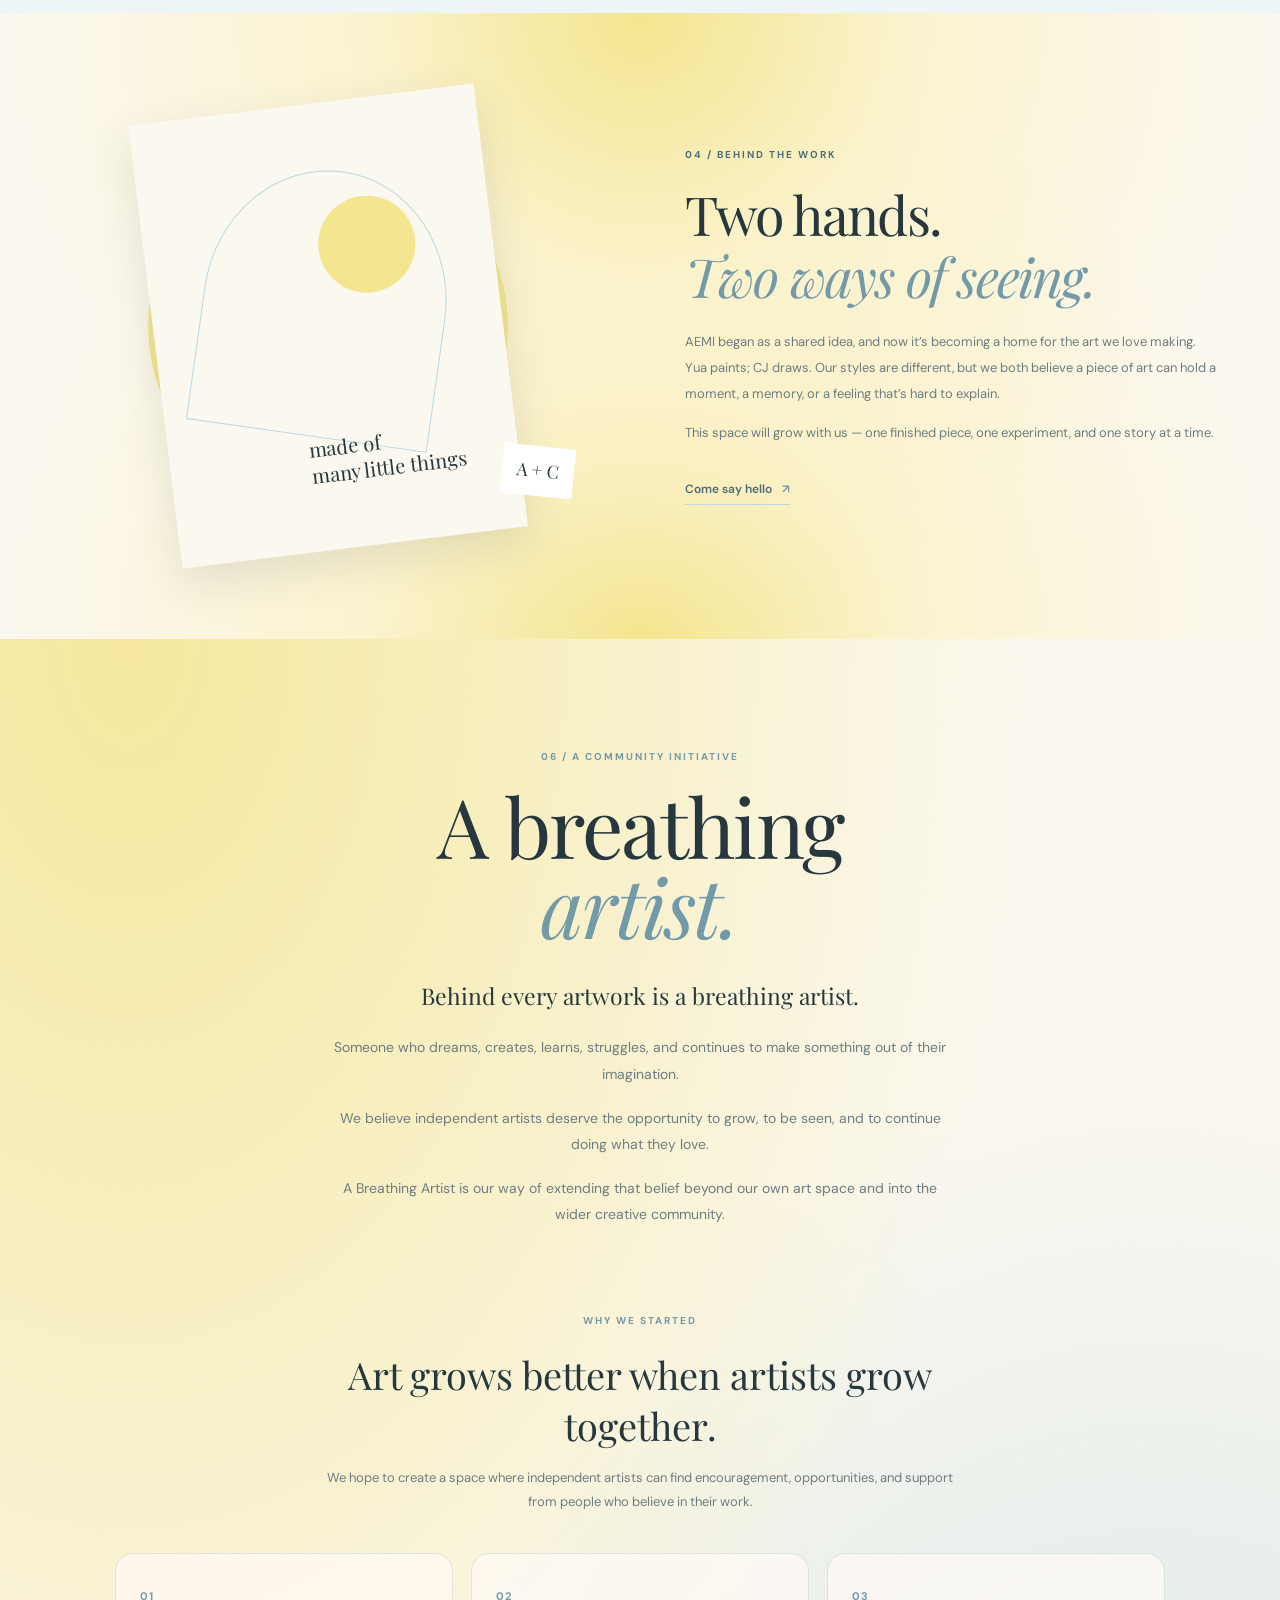
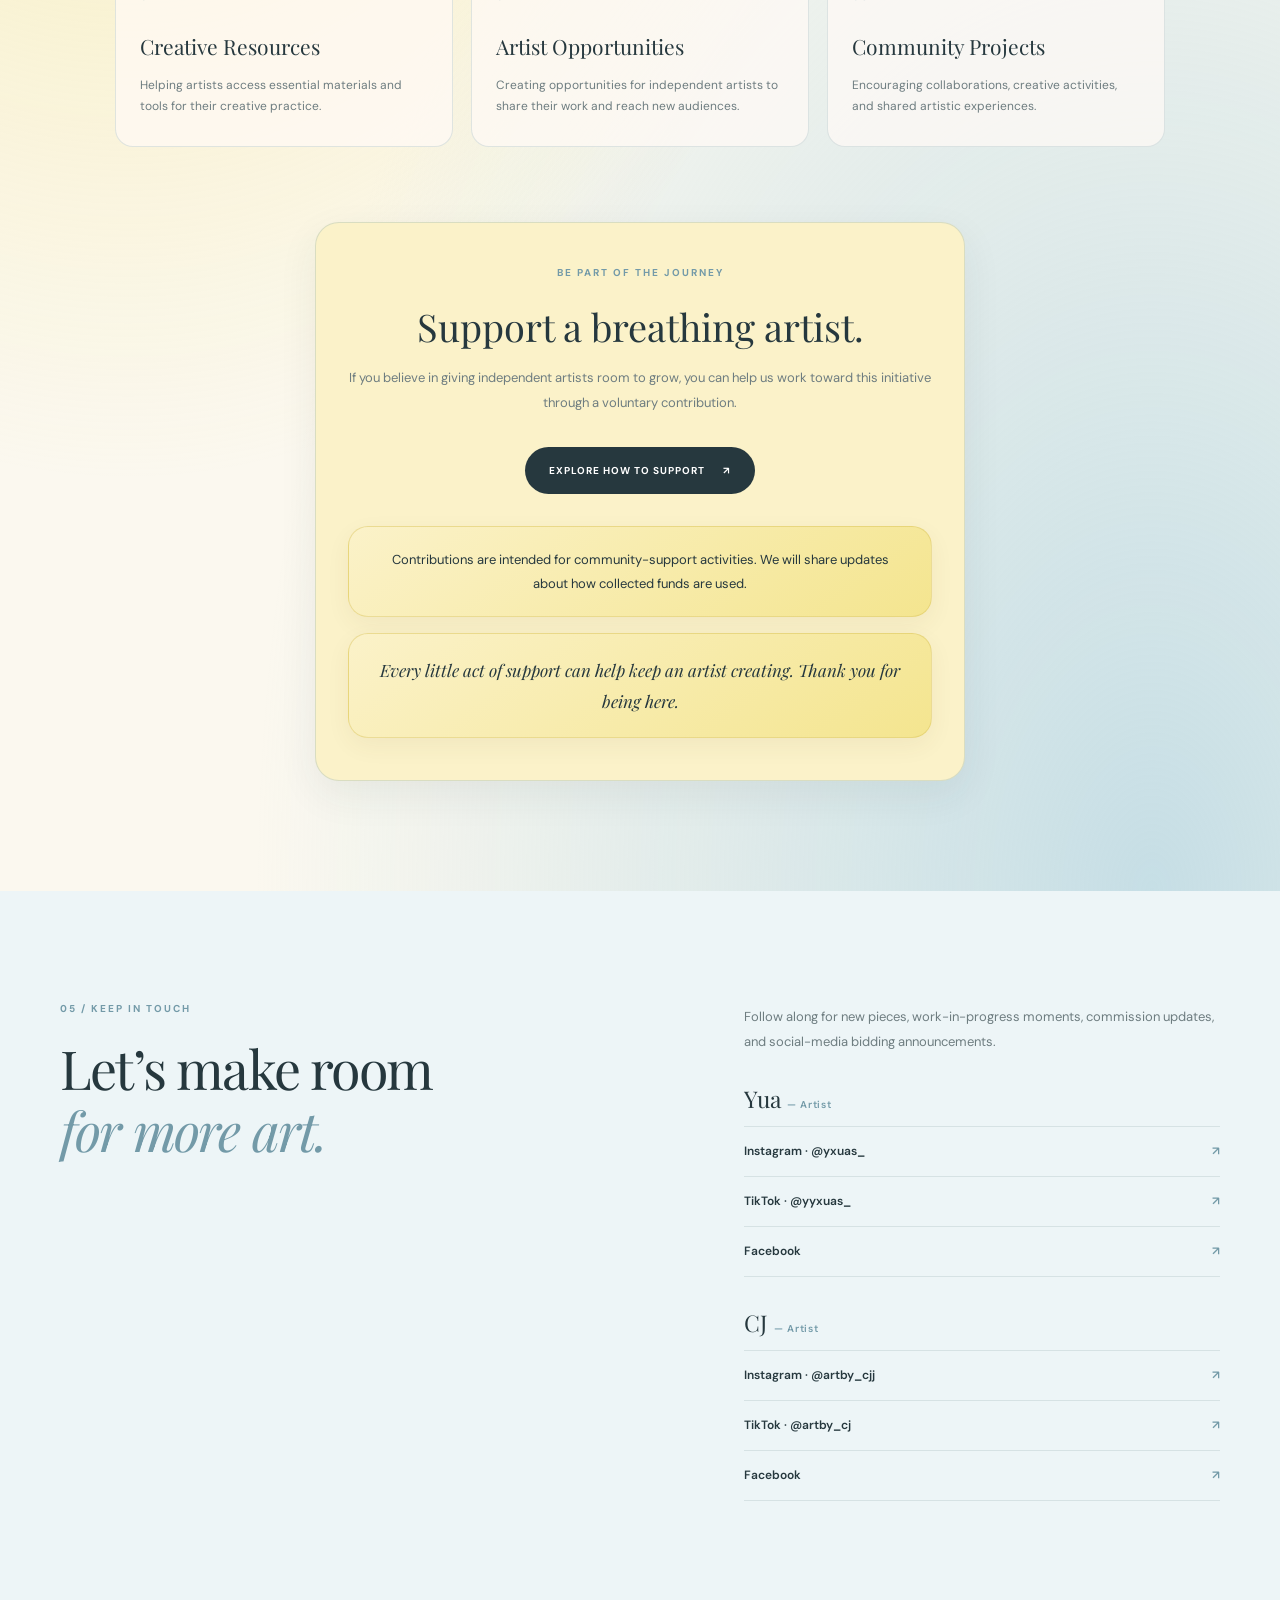
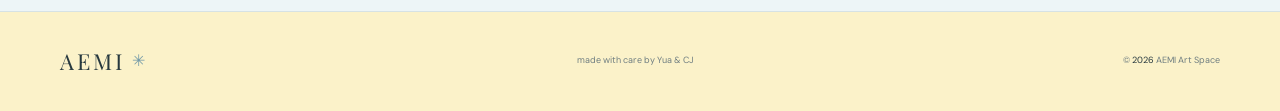
==== commit 44f58ebf: "Update index.html" ====
--- a/index.html
+++ b/index.html
@@ -482,9 +482,10 @@
           <textarea id="project-details" name="details" rows="4" placeholder="Subject, size, mood, deadline, budget — anything you know so far…" required></textarea>
         </div>
 
-    <button class="button button-dark form-submit" type="submit">
-  Continue to Instagram DM <span aria-hidden="true">↗</span>
+  <button class="button button-dark form-submit" type="submit">
+  Submit commission inquiry <span aria-hidden="true">↗</span>
 </button>
+        
     <p class="form-hint" id="form-hint">
   <strong>Before you continue:</strong>
   Your inquiry will be copied first. Once Instagram opens,
--- a/style.css
+++ b/style.css
@@ -6721,3 +6721,40 @@
     flex-wrap: nowrap;
   }
 }
+/* ============================================================
+   AEMI ART SPACE — FAVORITES
+   ============================================================ */
+
+.favorite-button {
+  display: inline-flex;
+  align-items: center;
+  justify-content: center;
+  min-height: 36px;
+  padding: 7px 12px;
+  border: 1px solid var(--line);
+  background: var(--cream);
+  color: var(--ink);
+  font: inherit;
+  font-size: 11px;
+  font-weight: 600;
+  cursor: pointer;
+  transition: background 0.2s ease, border-color 0.2s ease;
+}
+
+.favorite-button:hover,
+.favorite-button[aria-pressed="true"] {
+  background: var(--yellow-light);
+  border-color: var(--yellow-deep);
+}
+
+.favorites-empty {
+  padding: 24px 12px;
+  color: var(--muted);
+  font-size: 13px;
+  line-height: 1.7;
+  text-align: center;
+}
+
+.favorites-empty[hidden] {
+  display: none !important;
+}
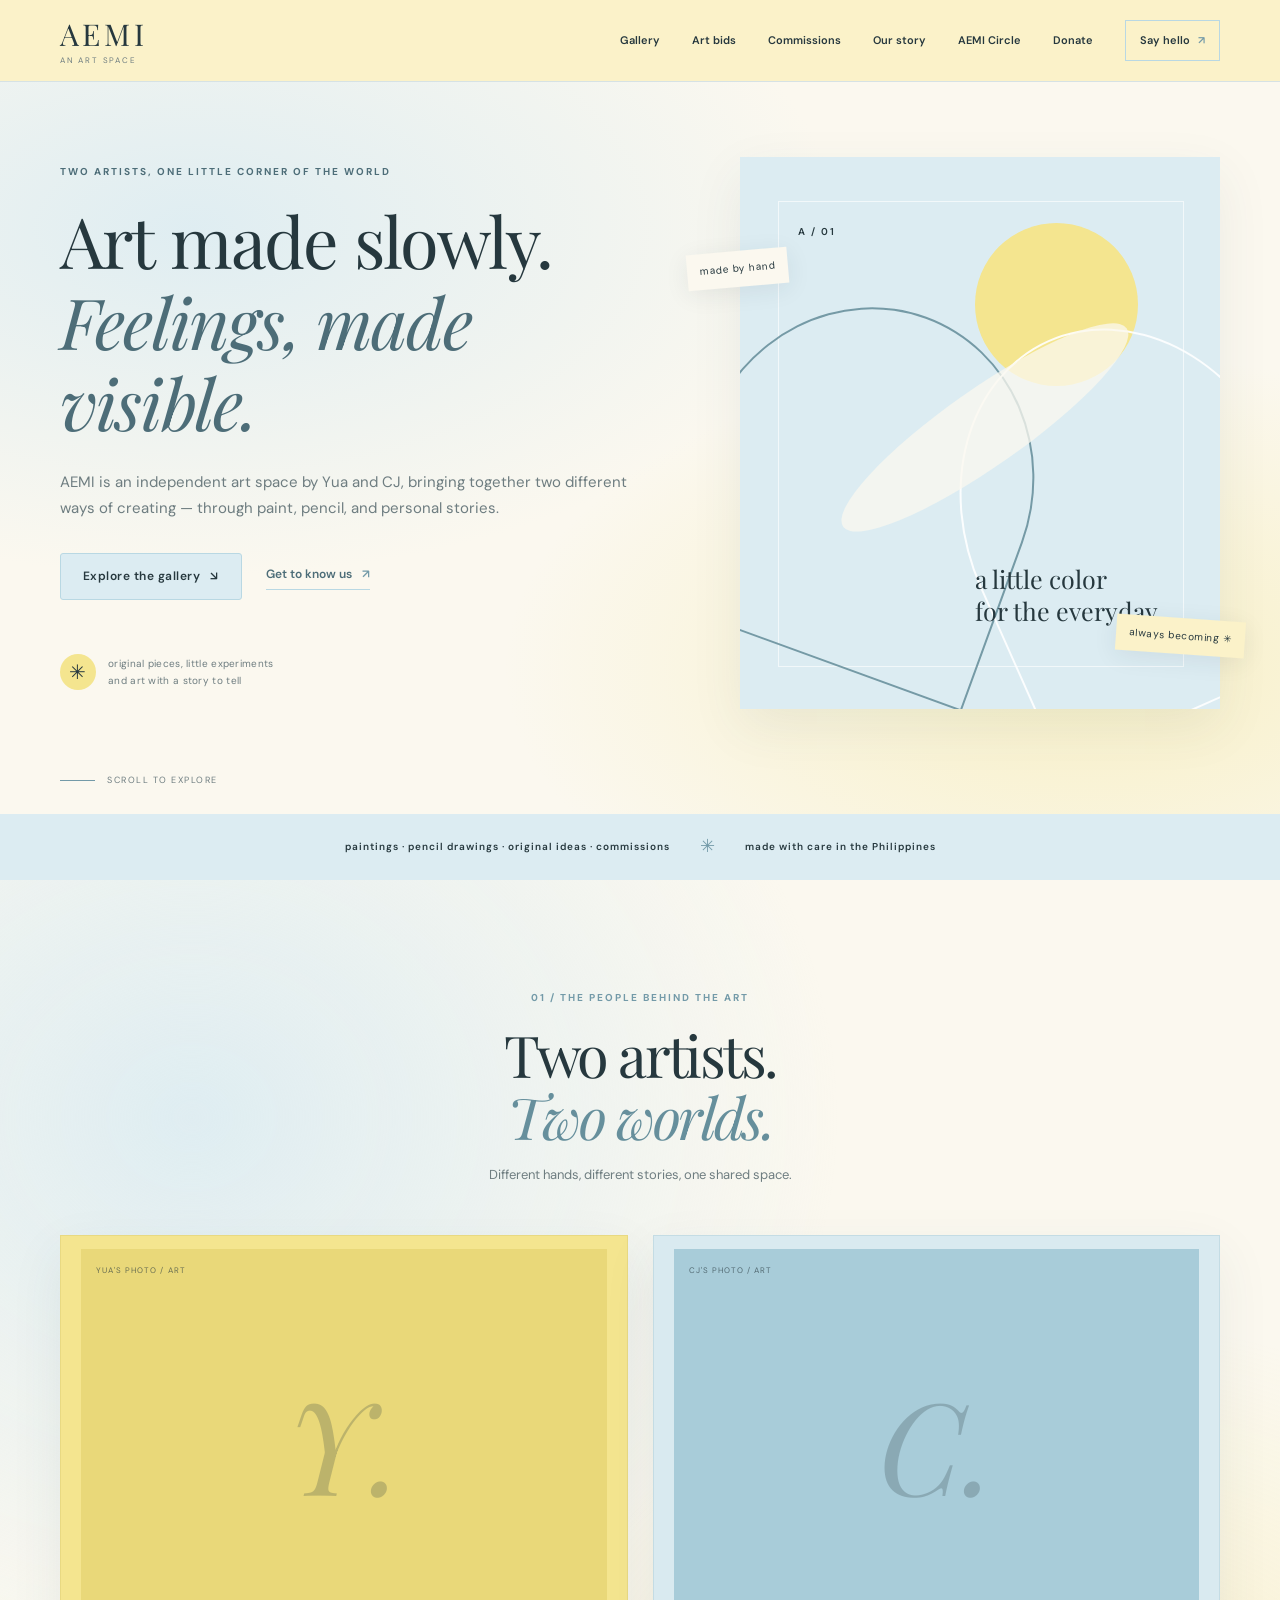
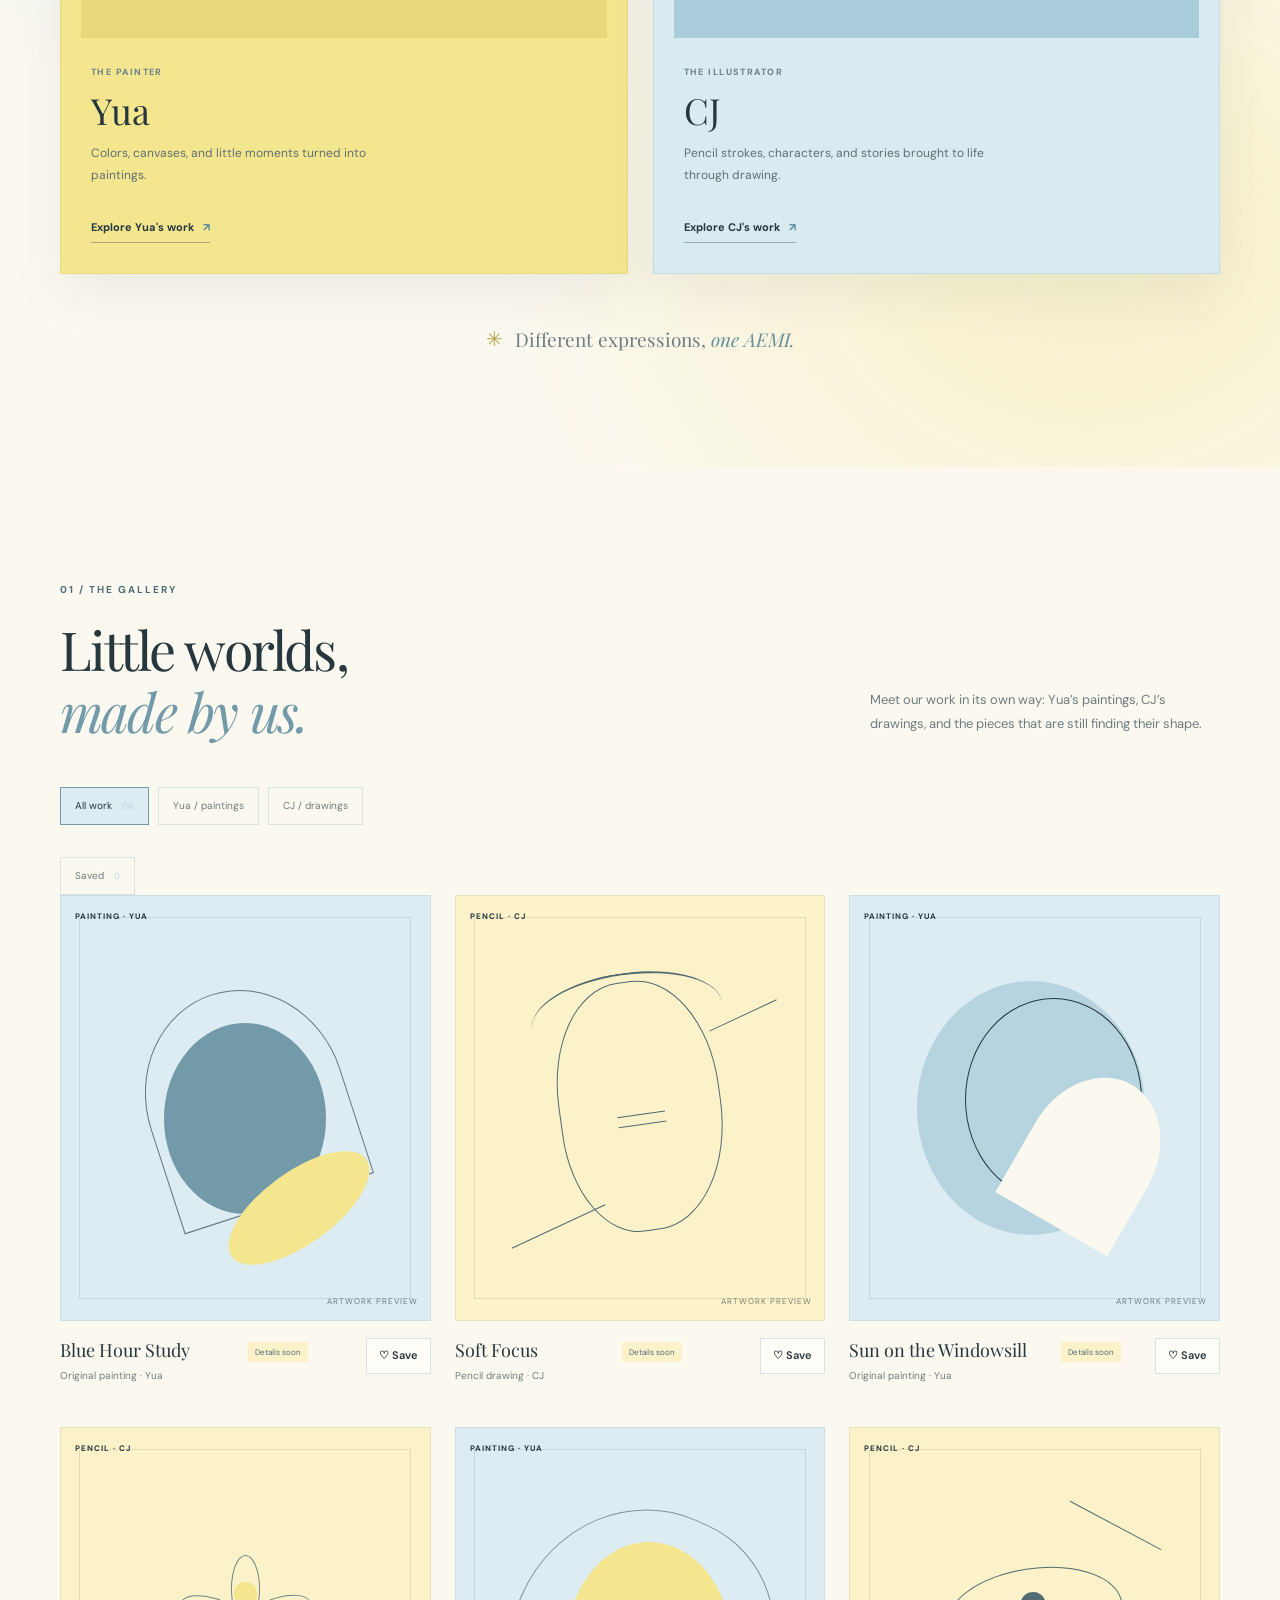
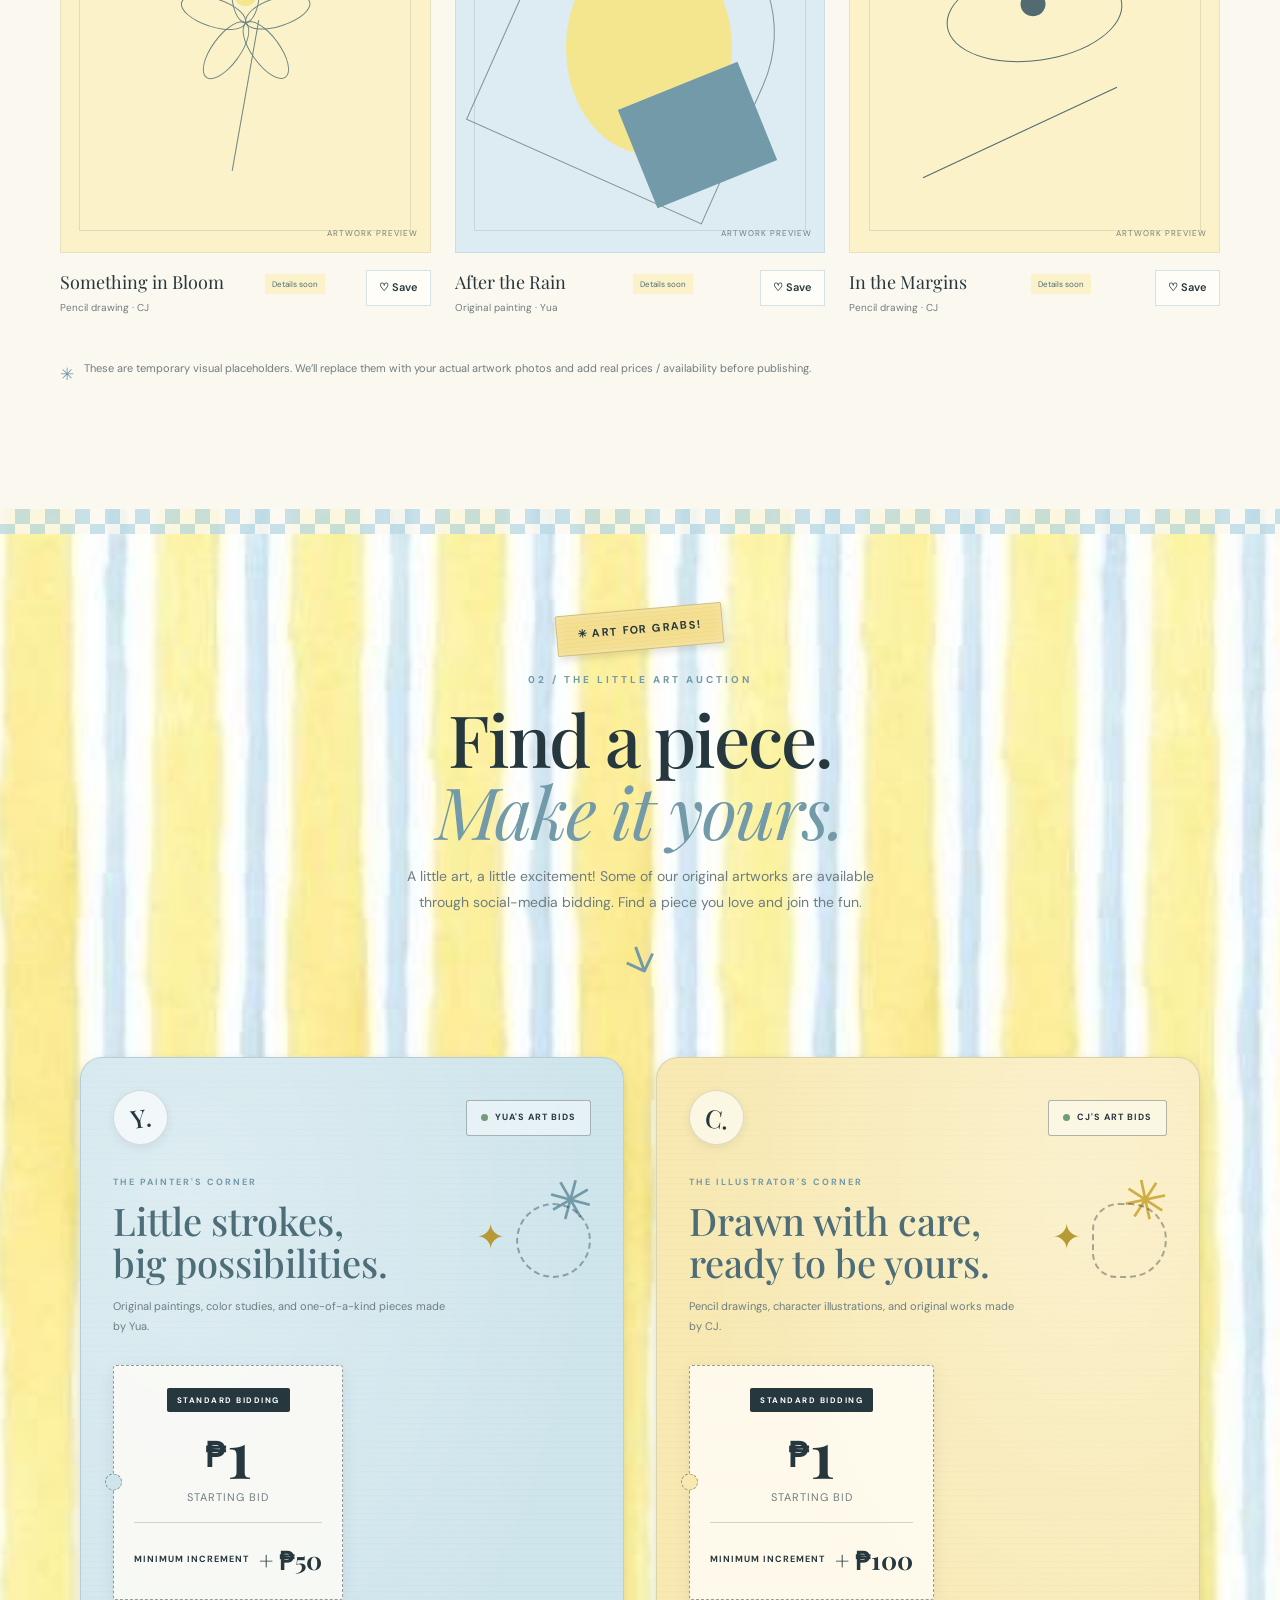
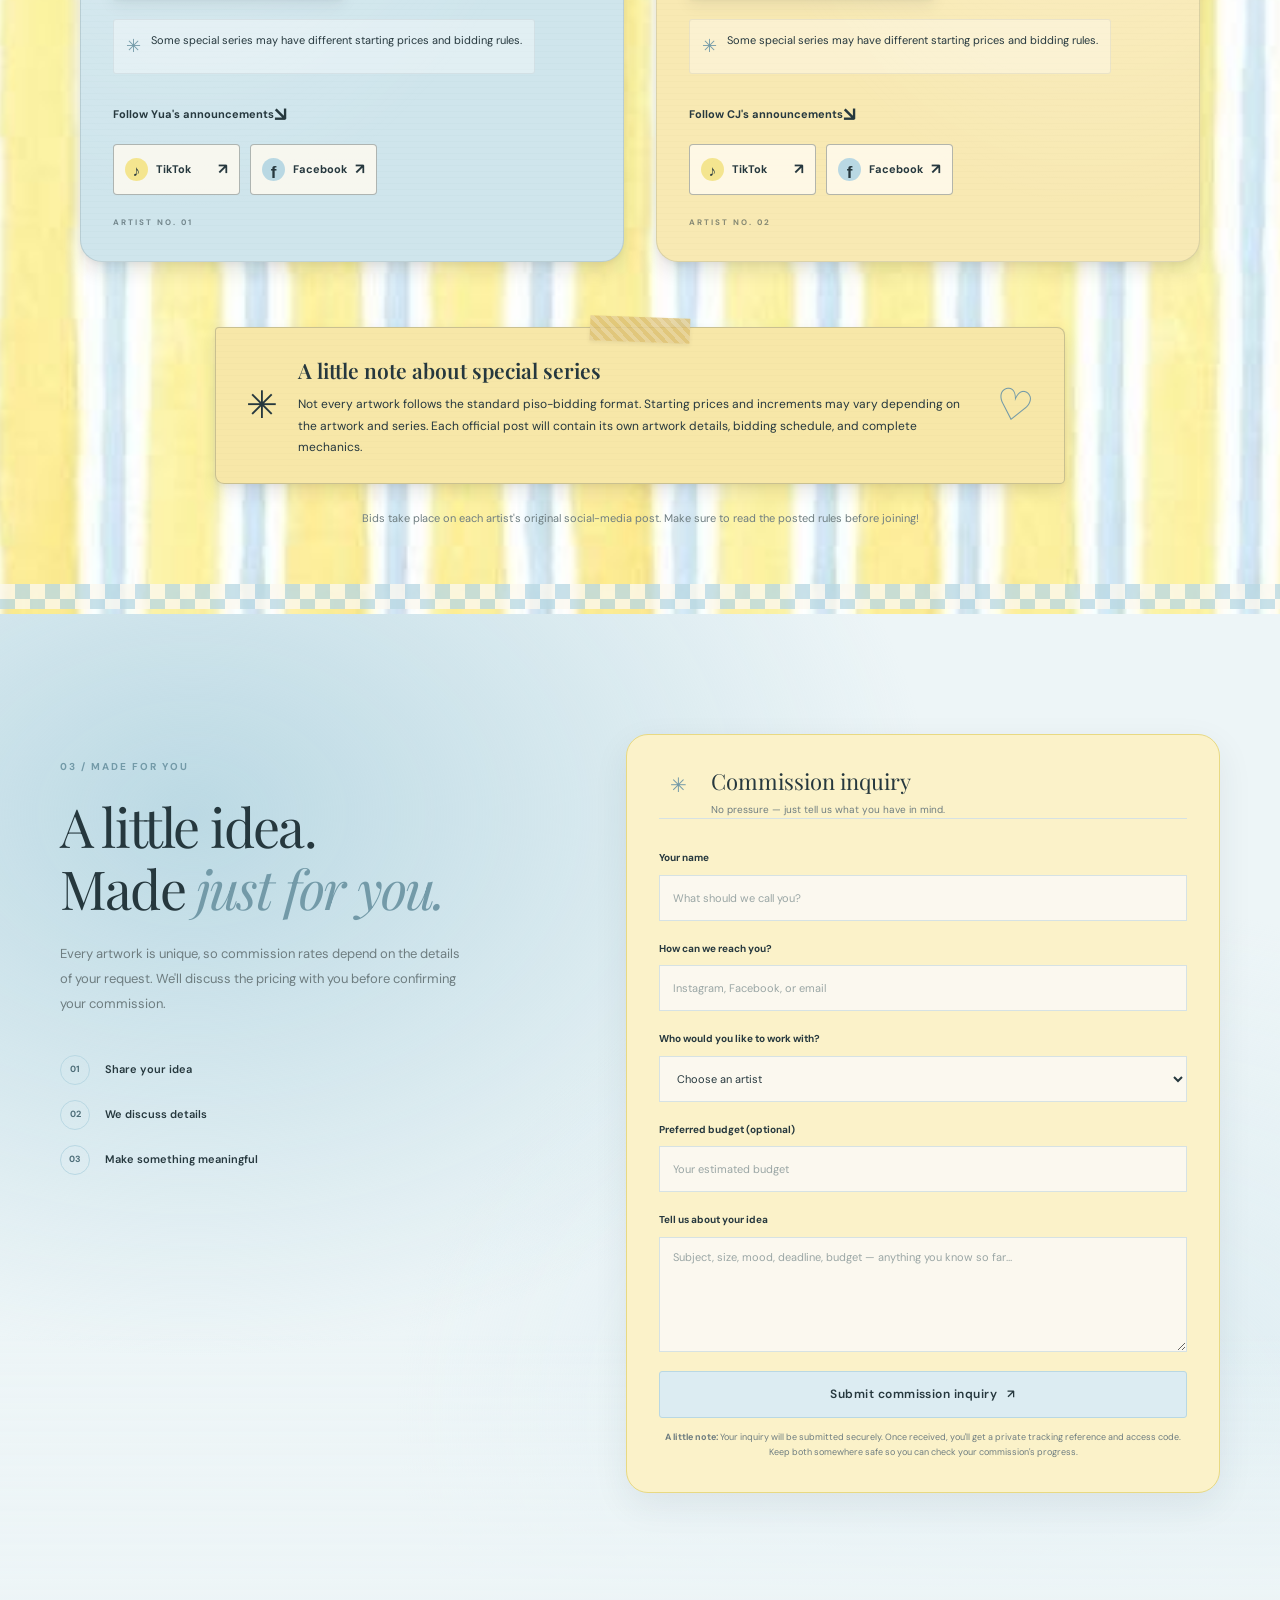
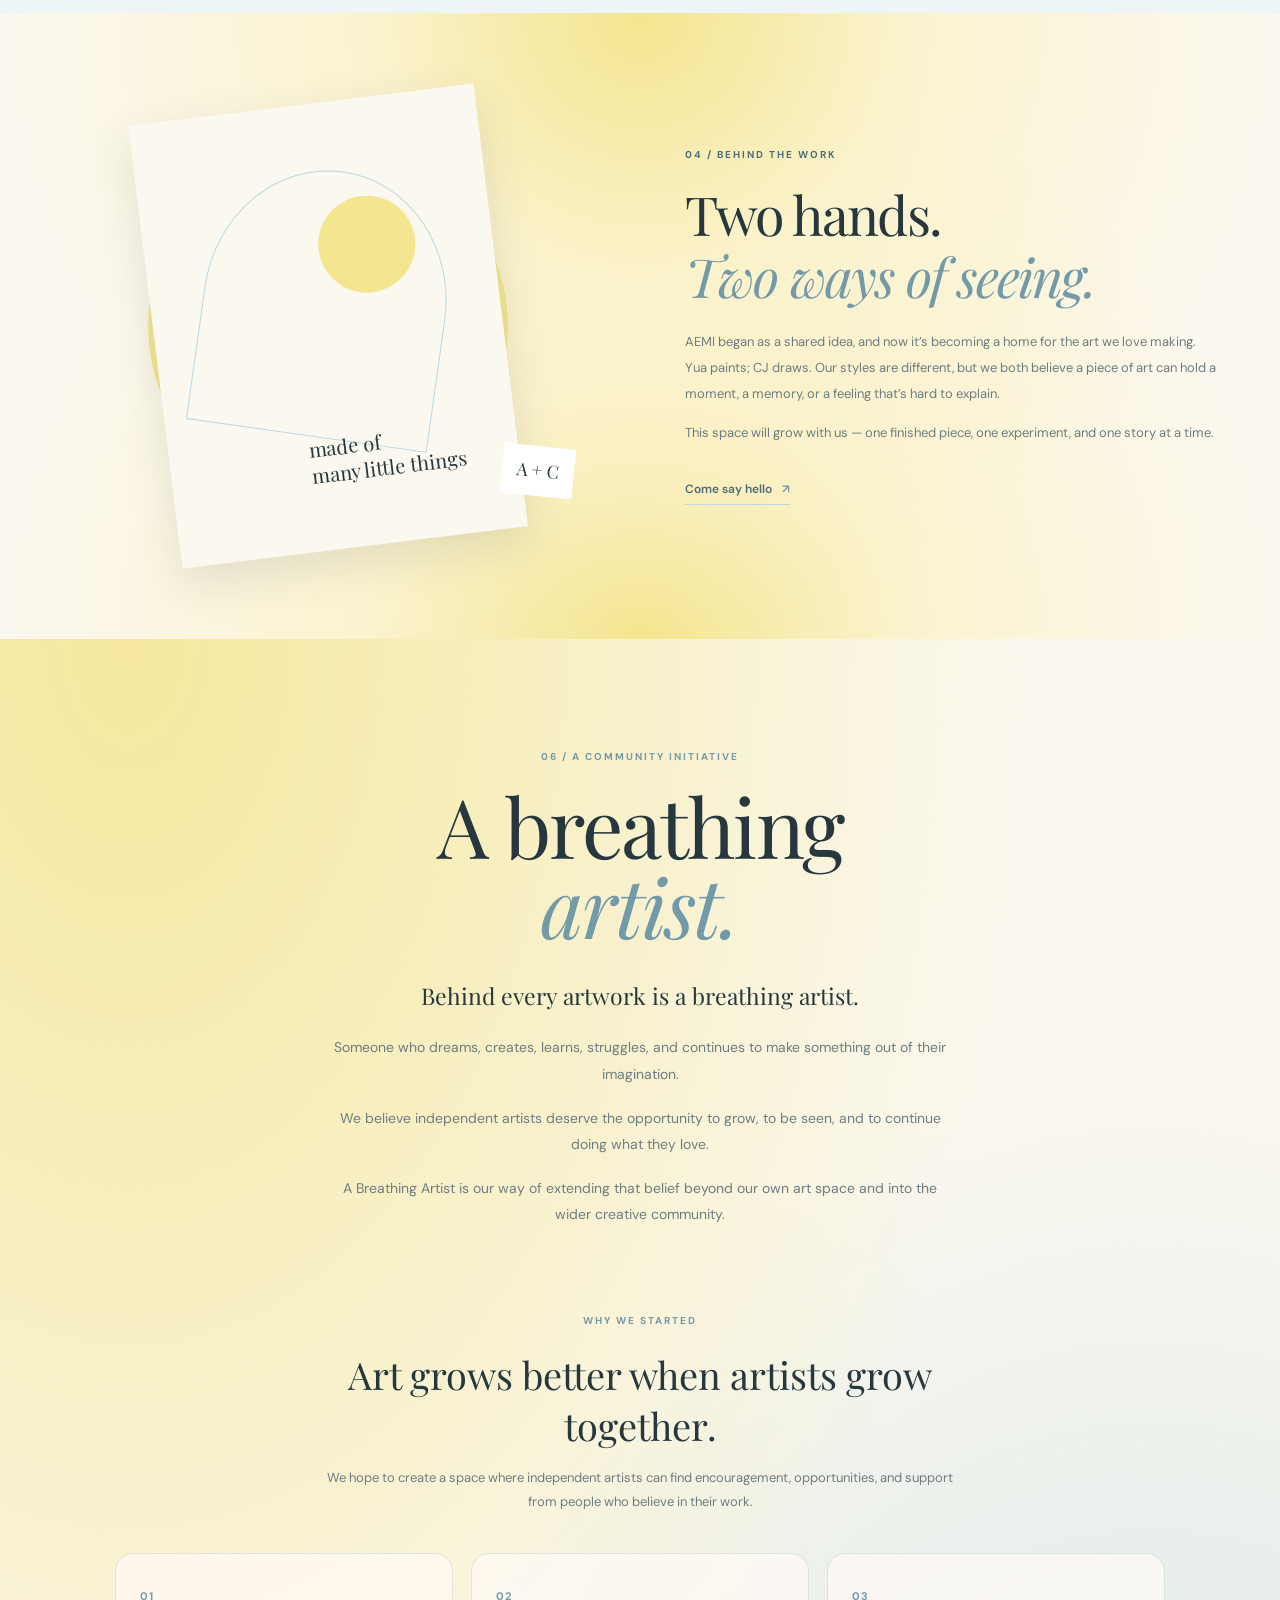
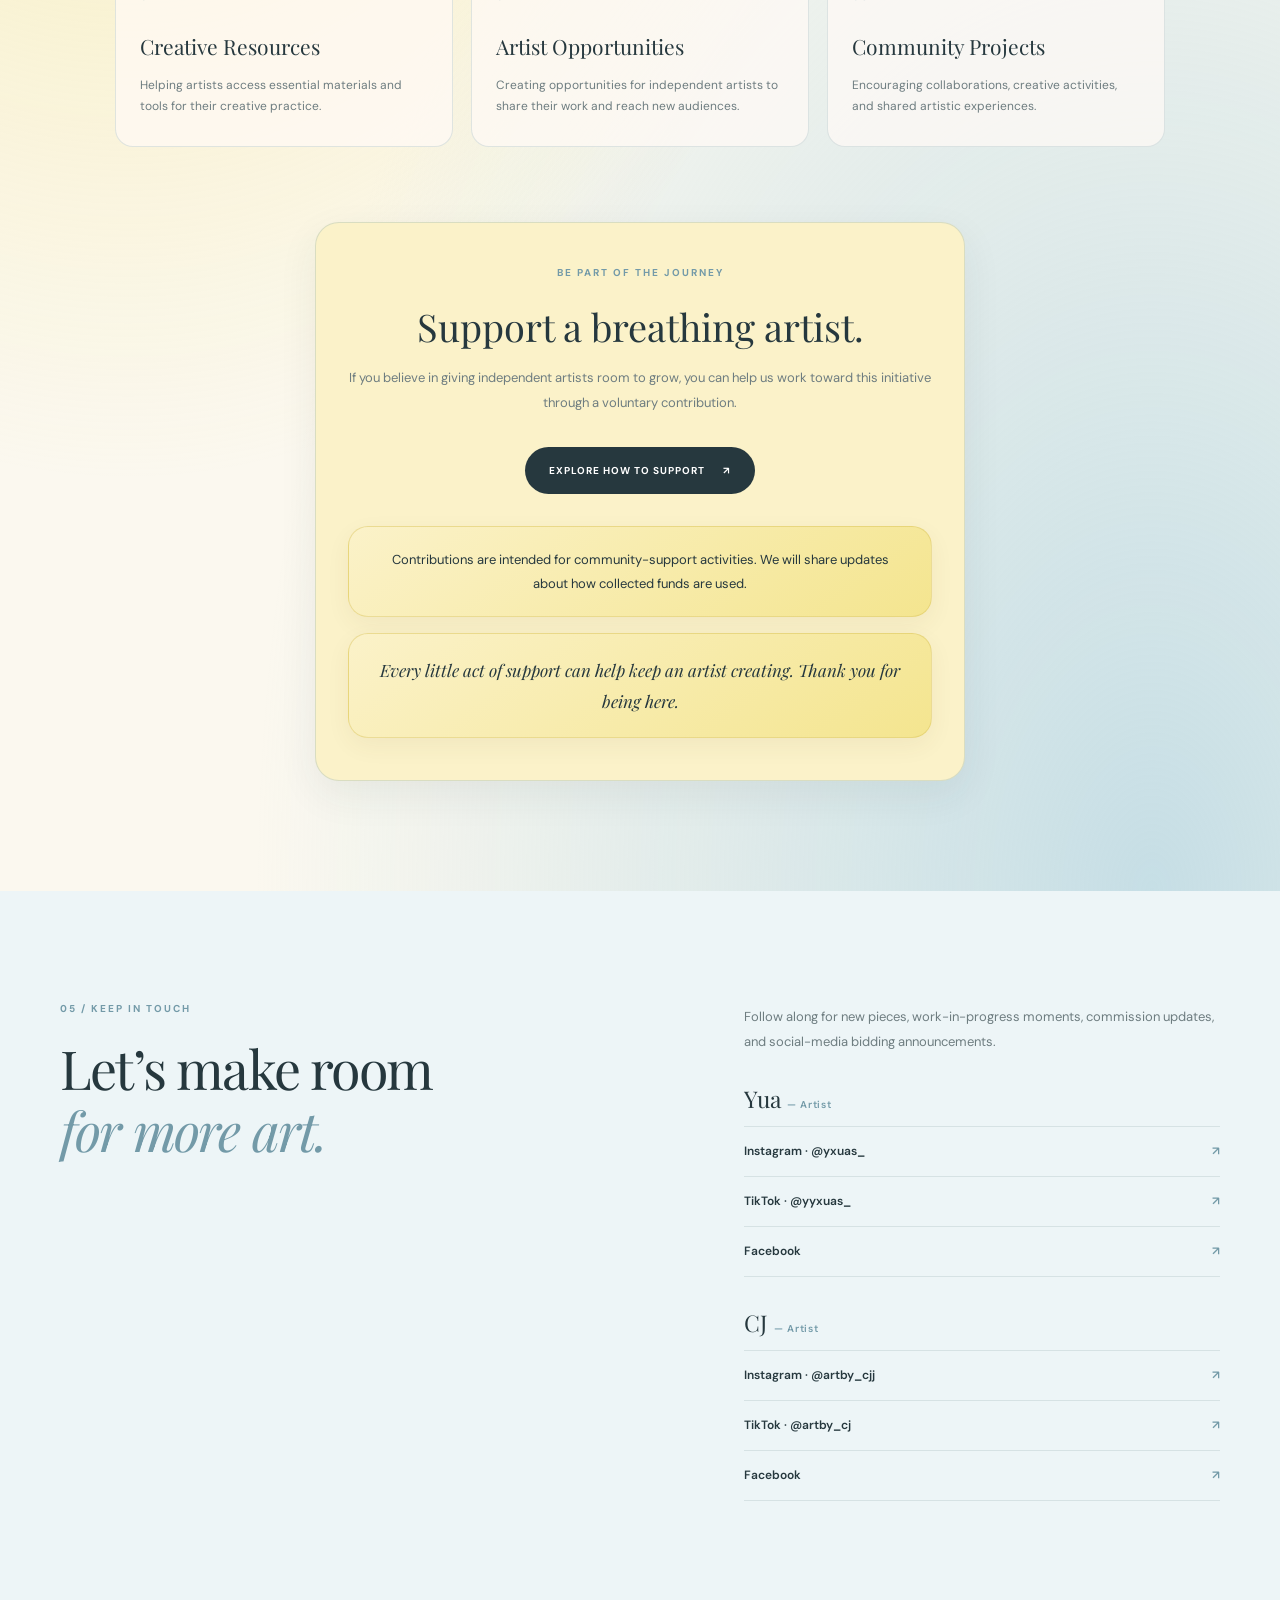
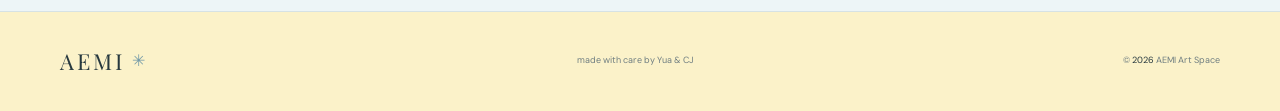
==== commit 39559bff: "Update index.html" ====
--- a/index.html
+++ b/index.html
@@ -487,9 +487,10 @@
 </button>
         
     <p class="form-hint" id="form-hint">
-  <strong>Before you continue:</strong>
-  Your inquiry will be copied first. Once Instagram opens,
-  simply paste the message into your chosen artist's DM and send it.
+  <strong>A little note:</strong>
+  Your inquiry will be submitted securely. Once received,
+  you'll get a private tracking reference and access code.
+  Keep both somewhere safe so you can check your commission's progress.
 </p>
       </form>
     </section>
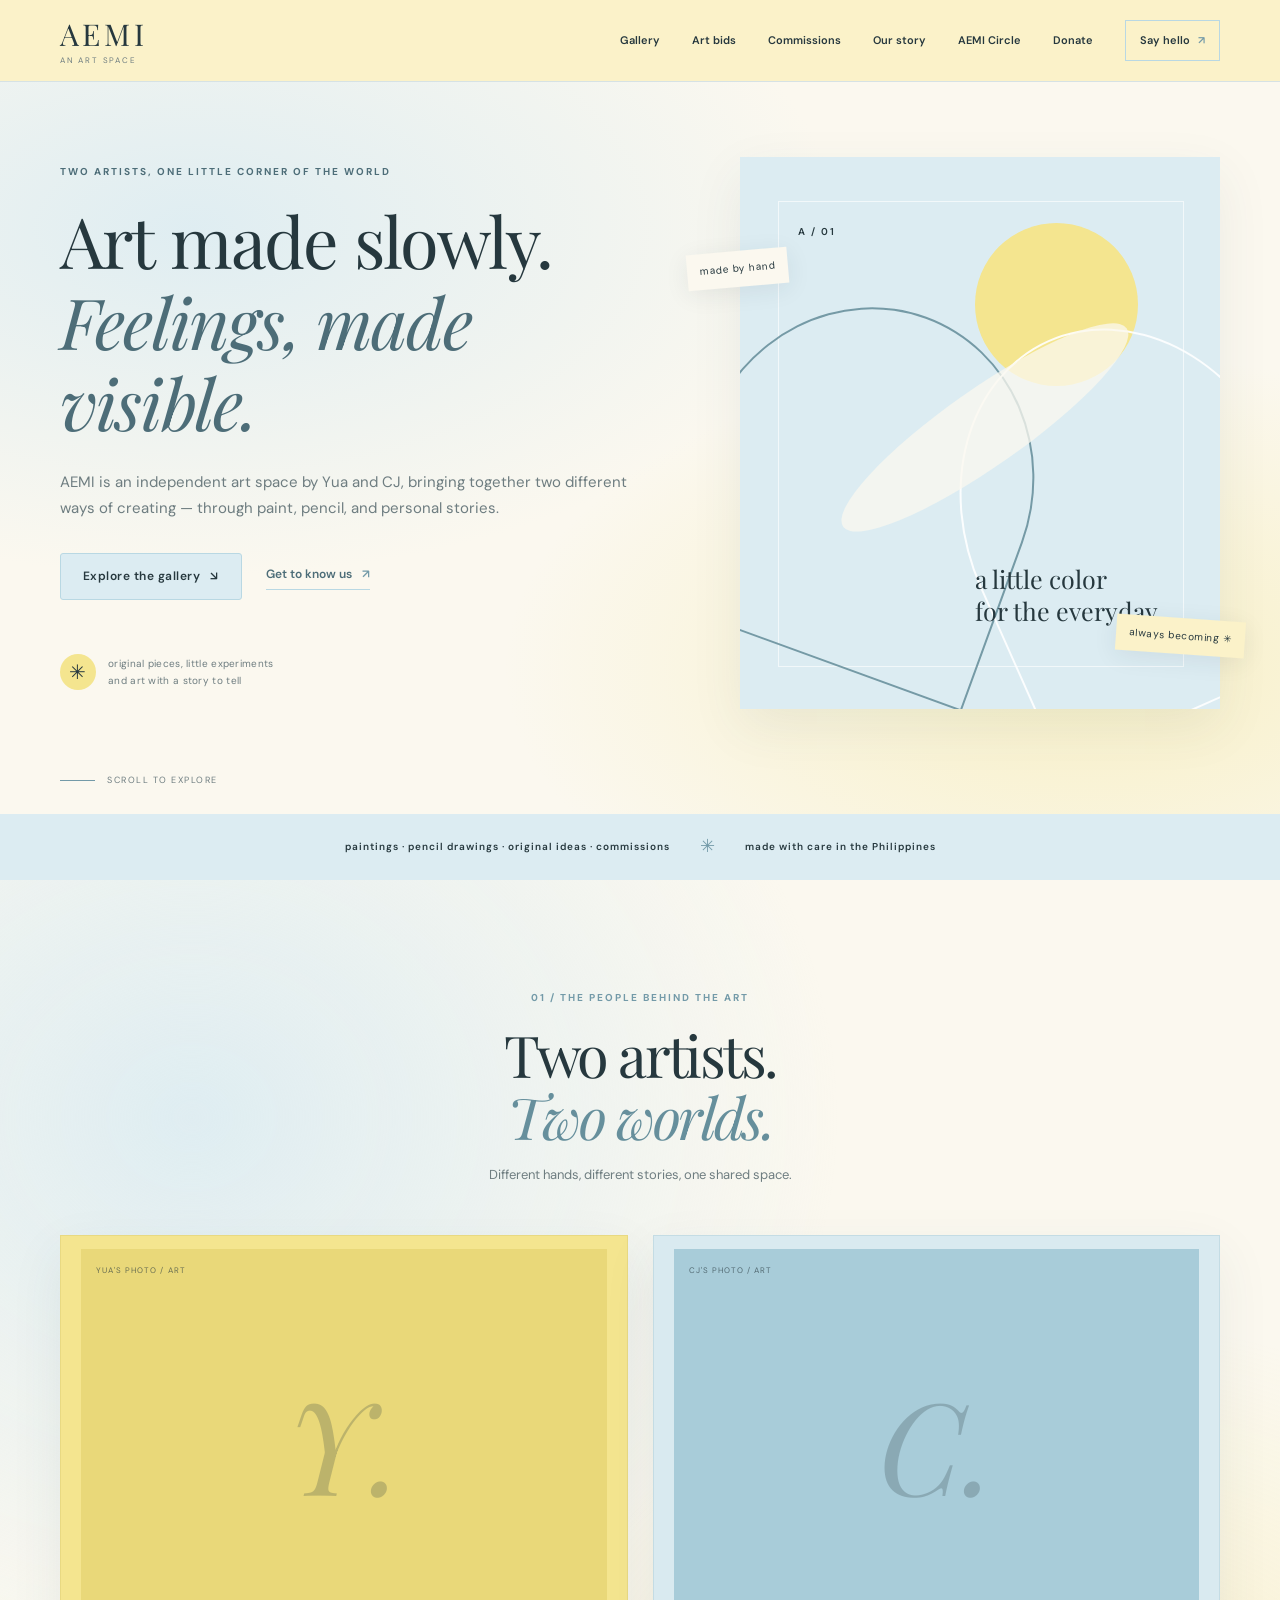
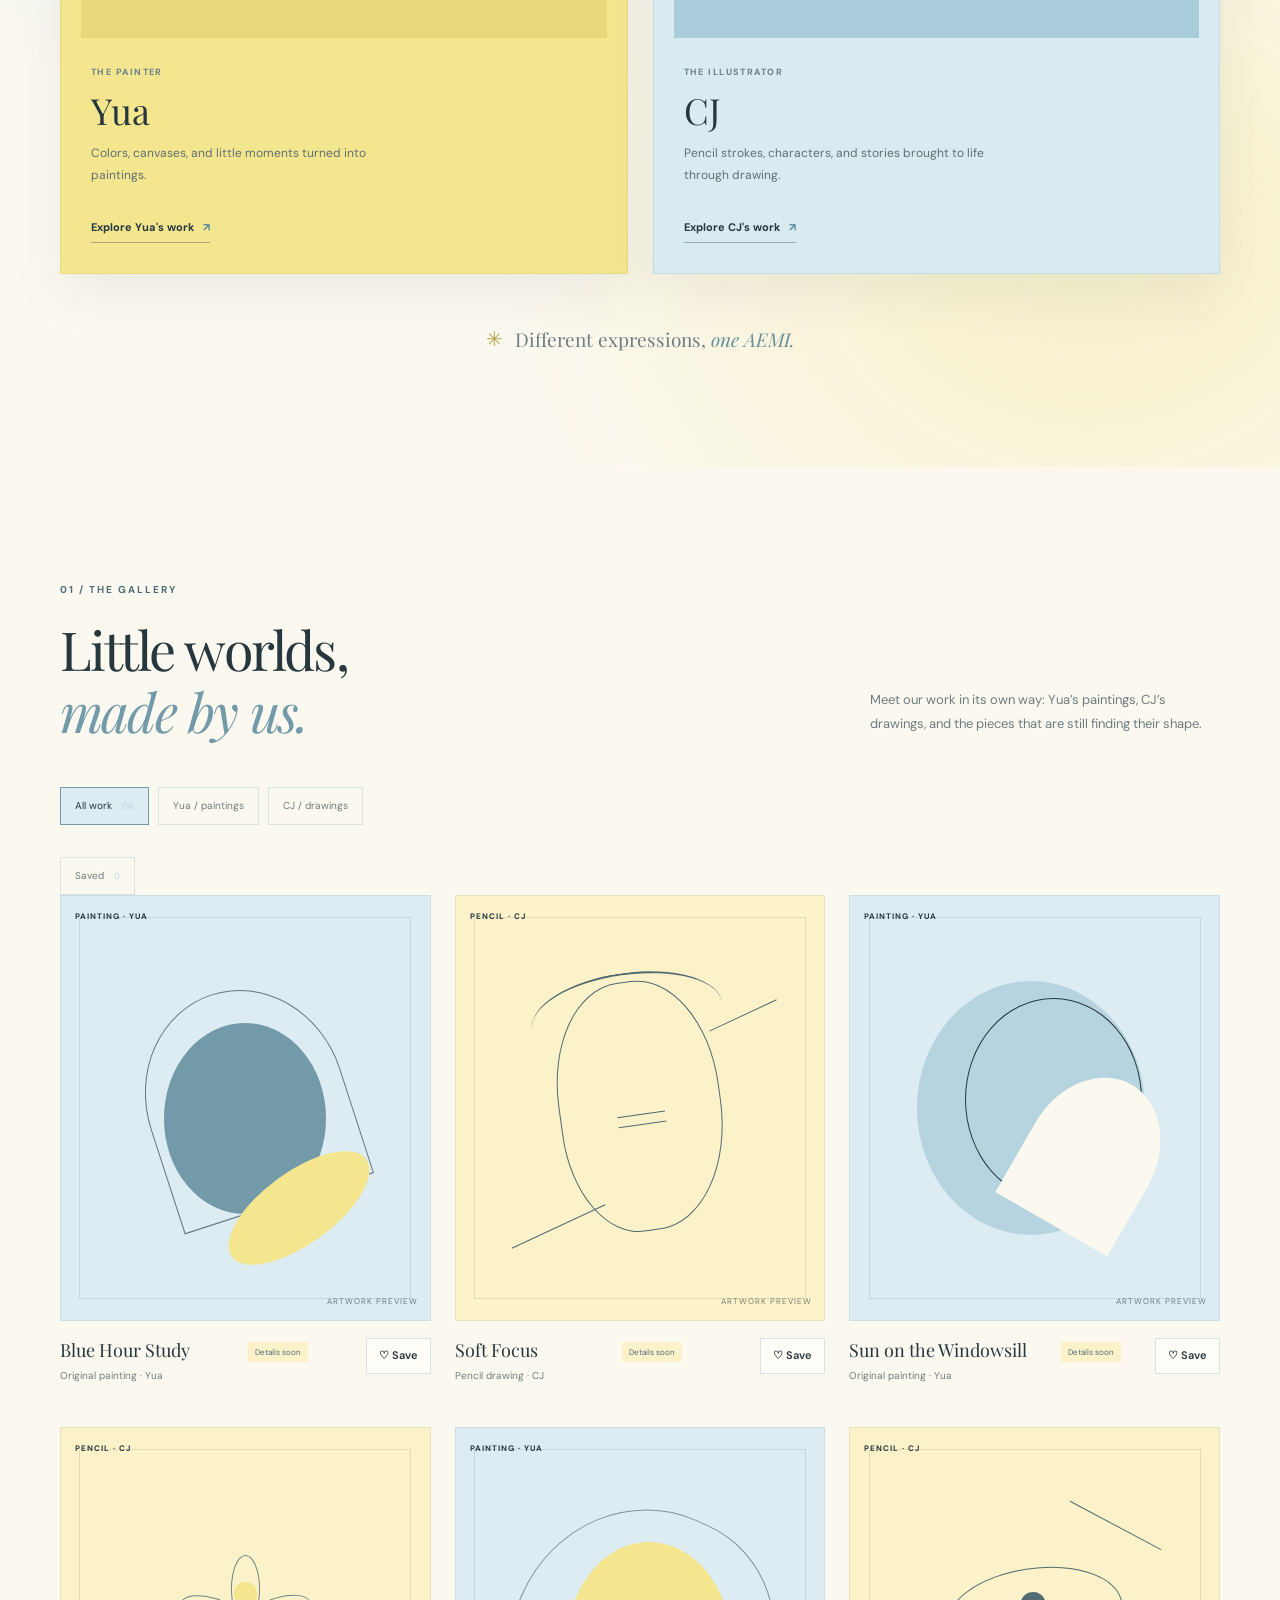
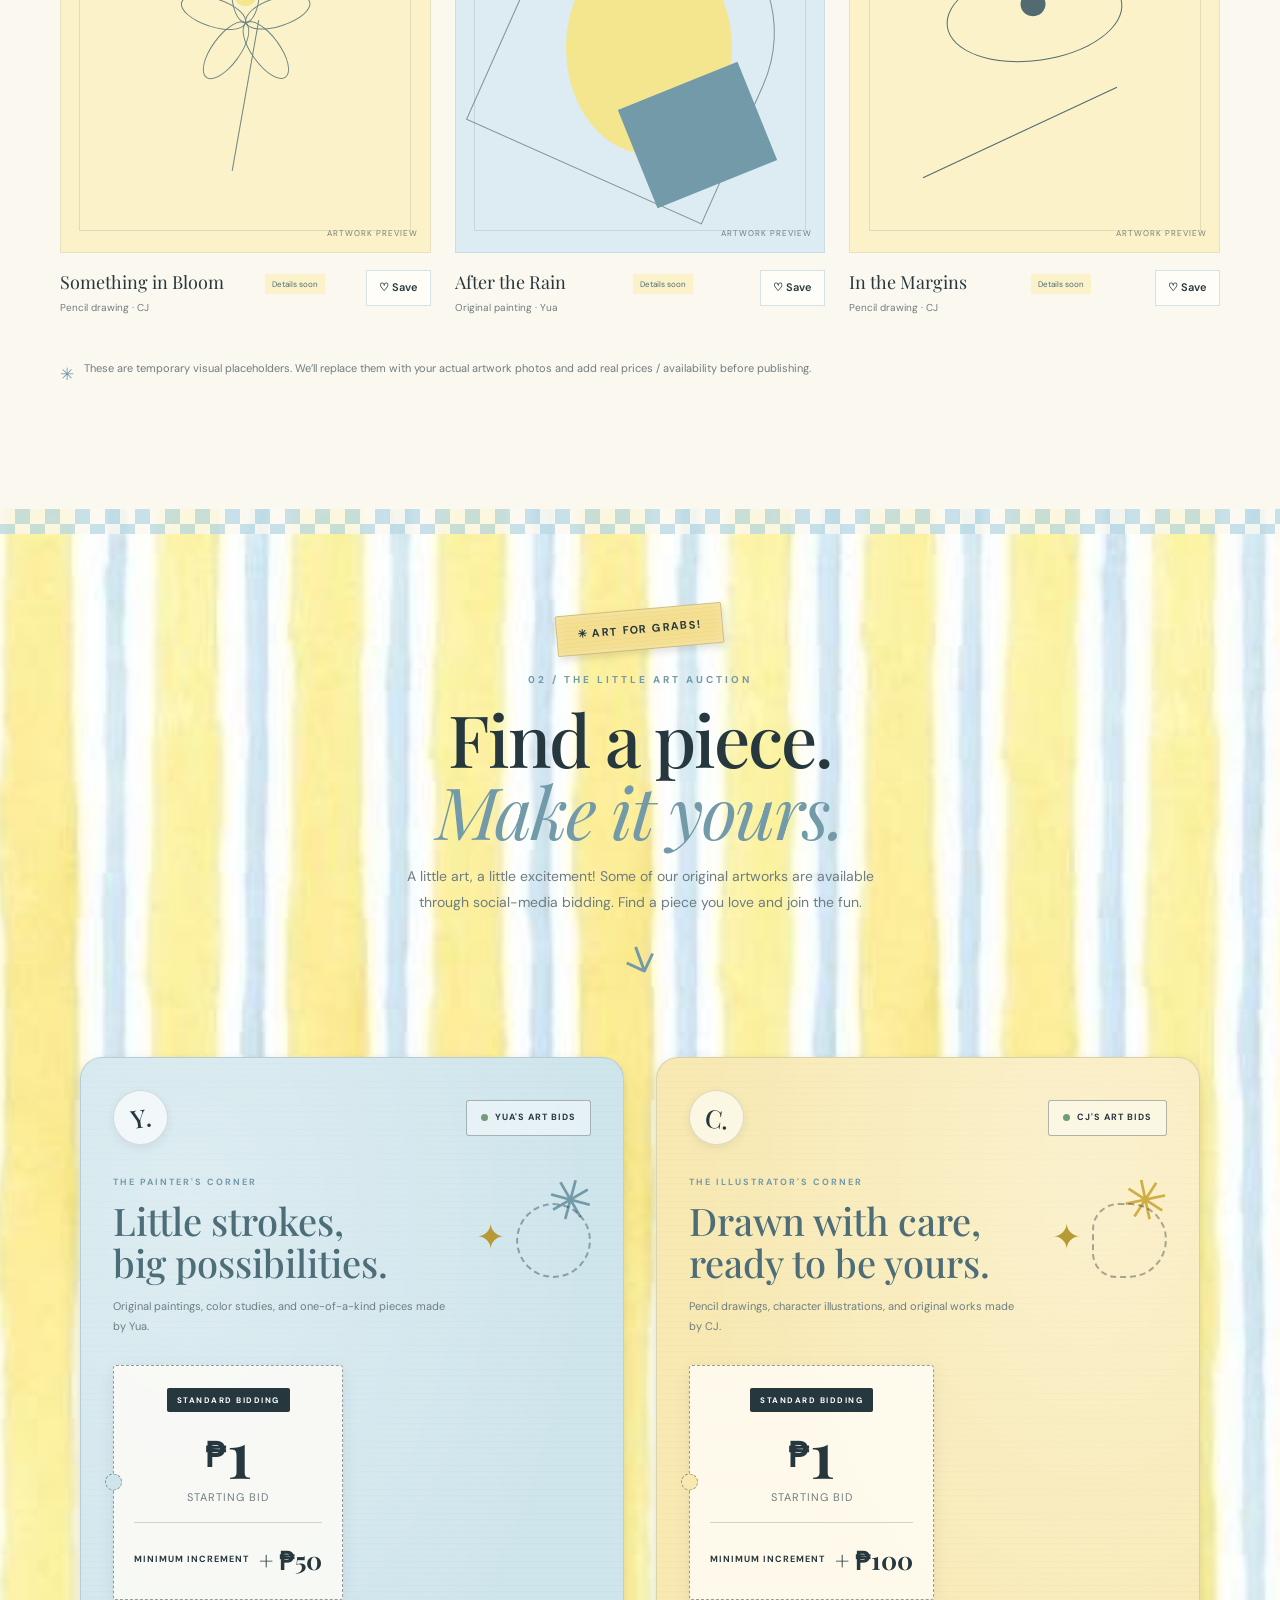
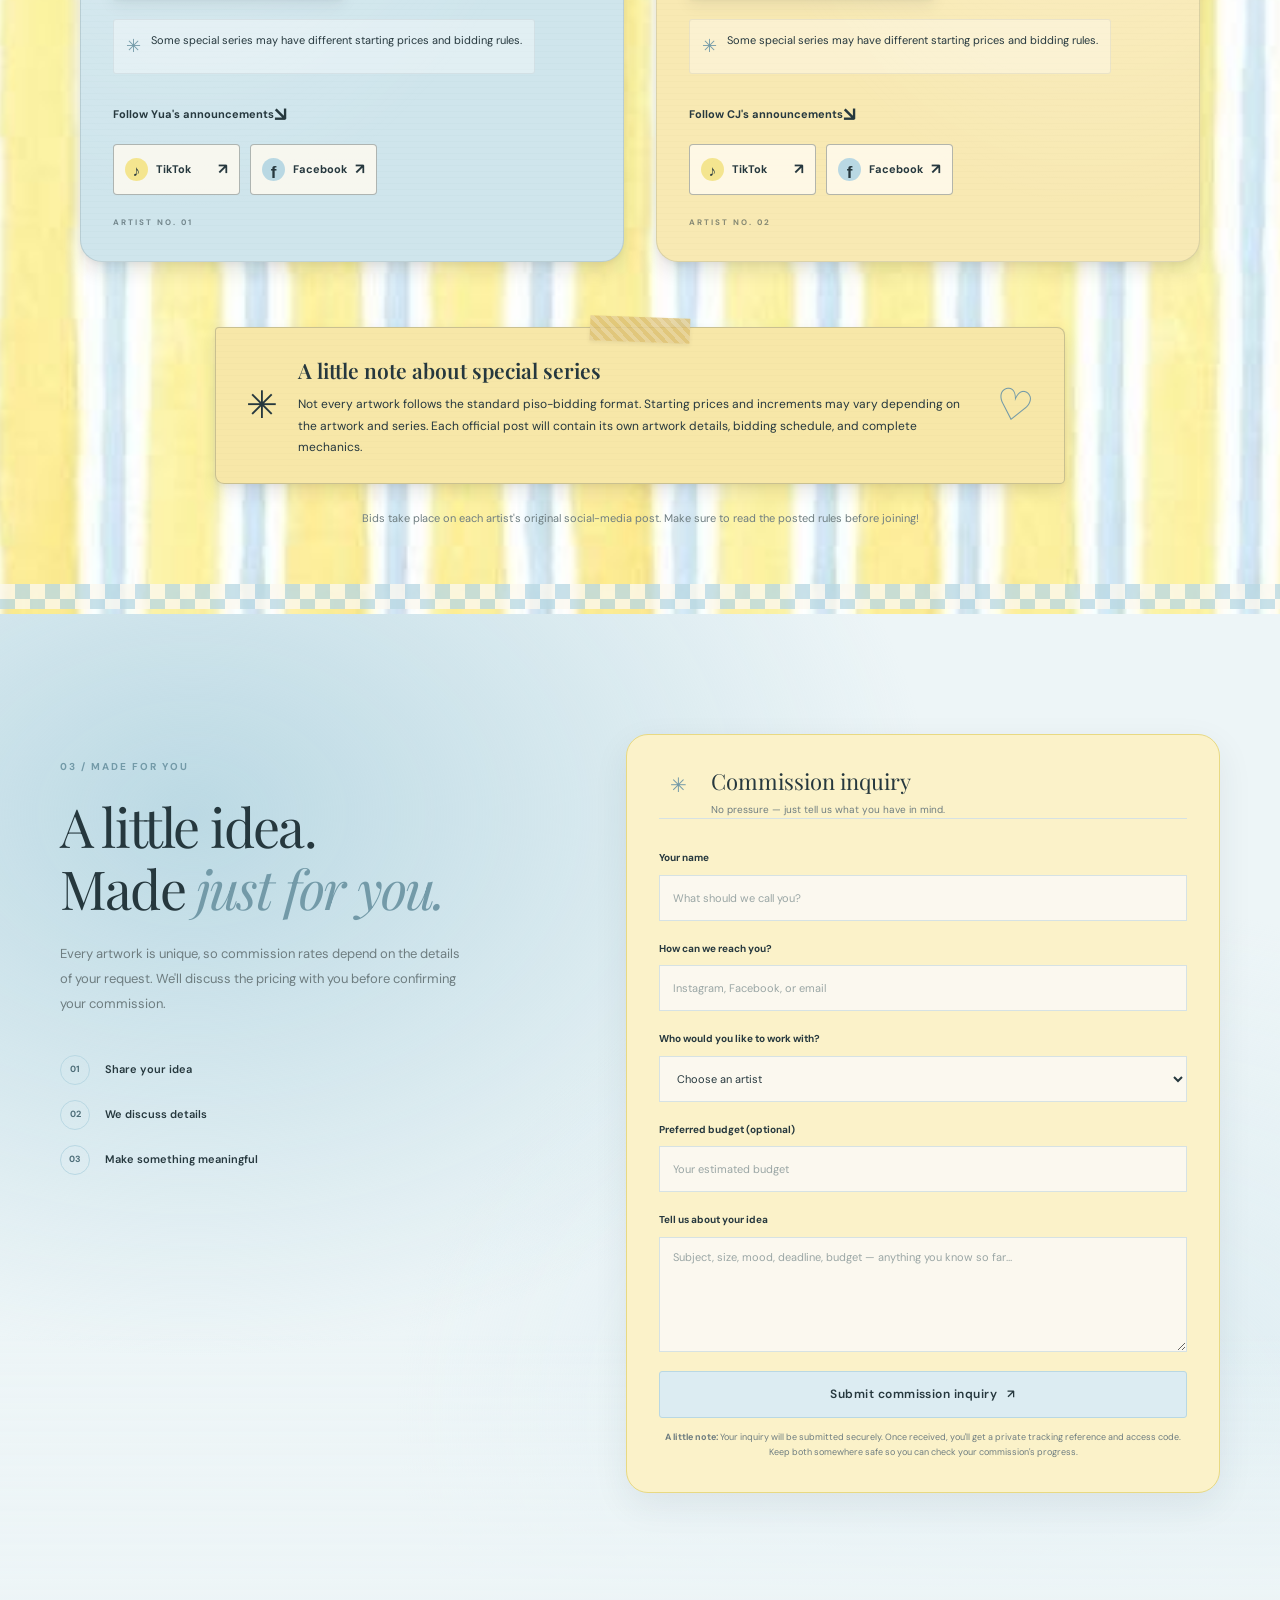
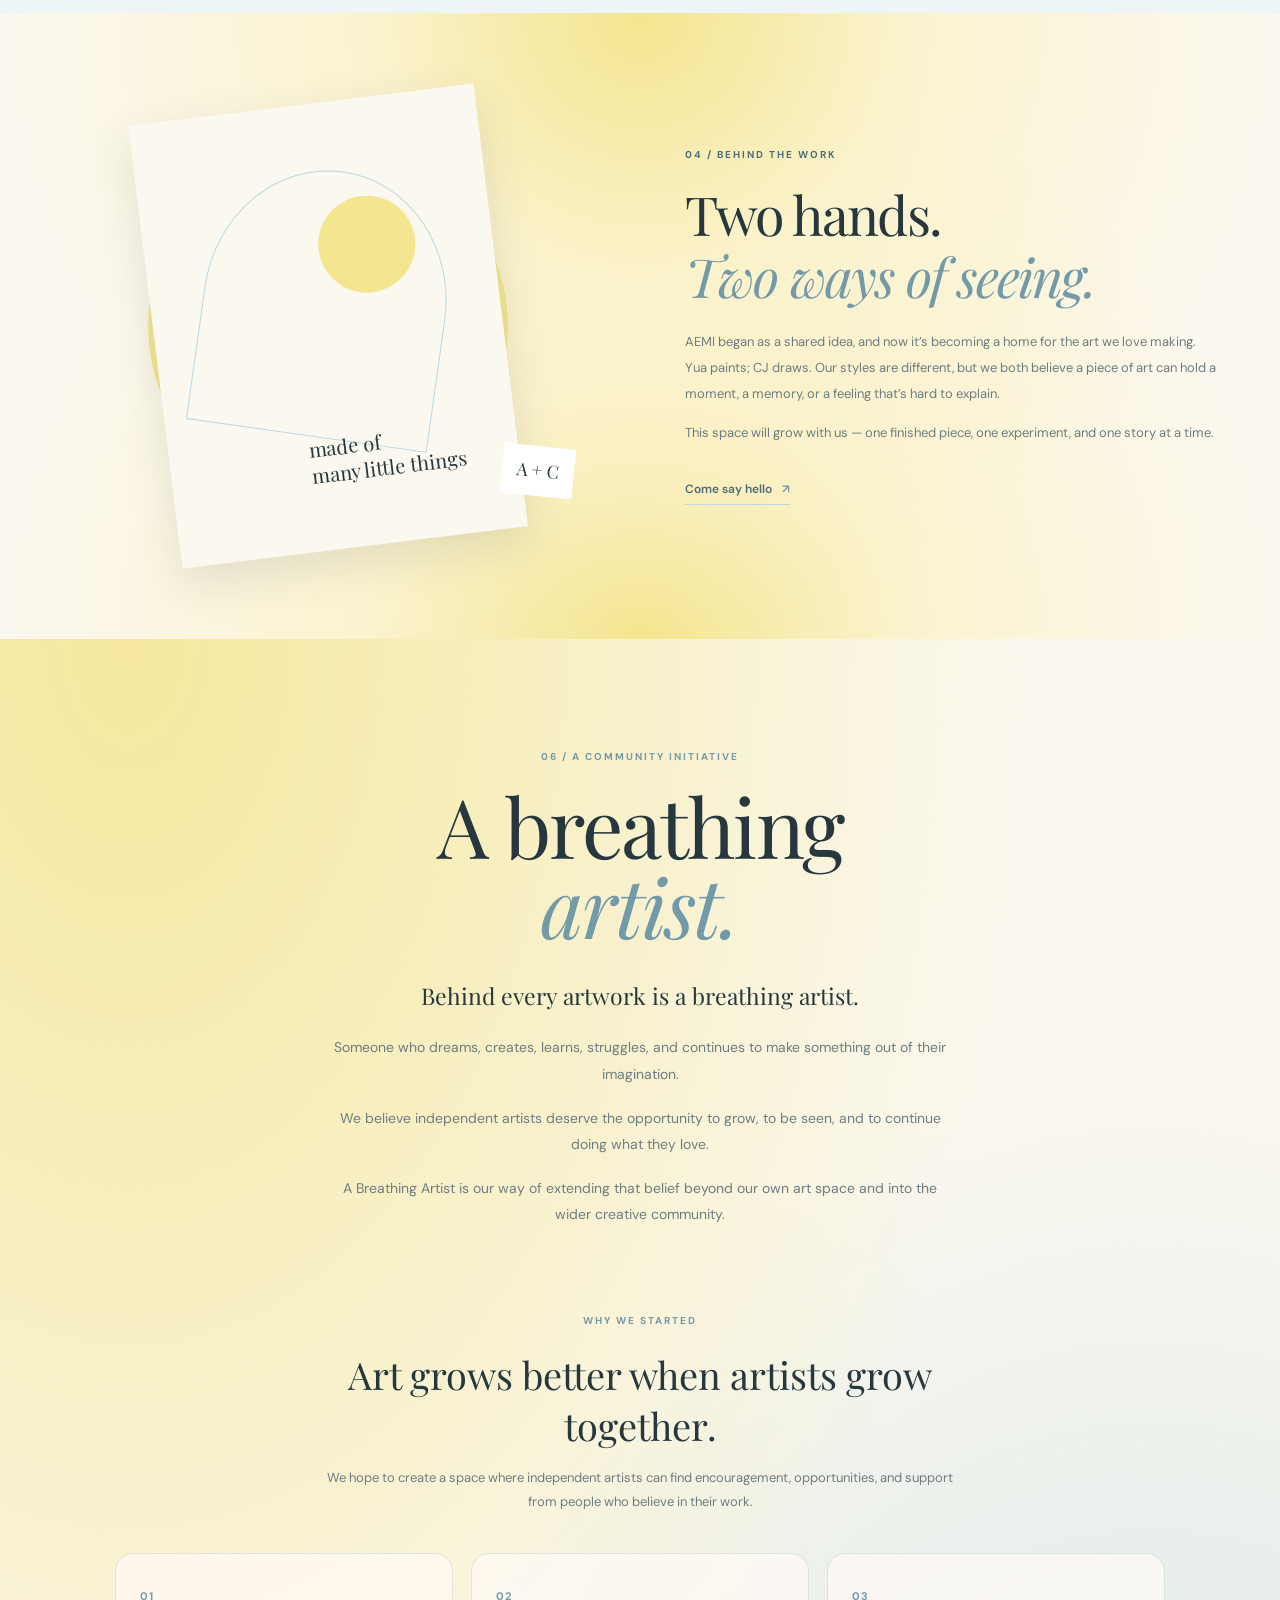
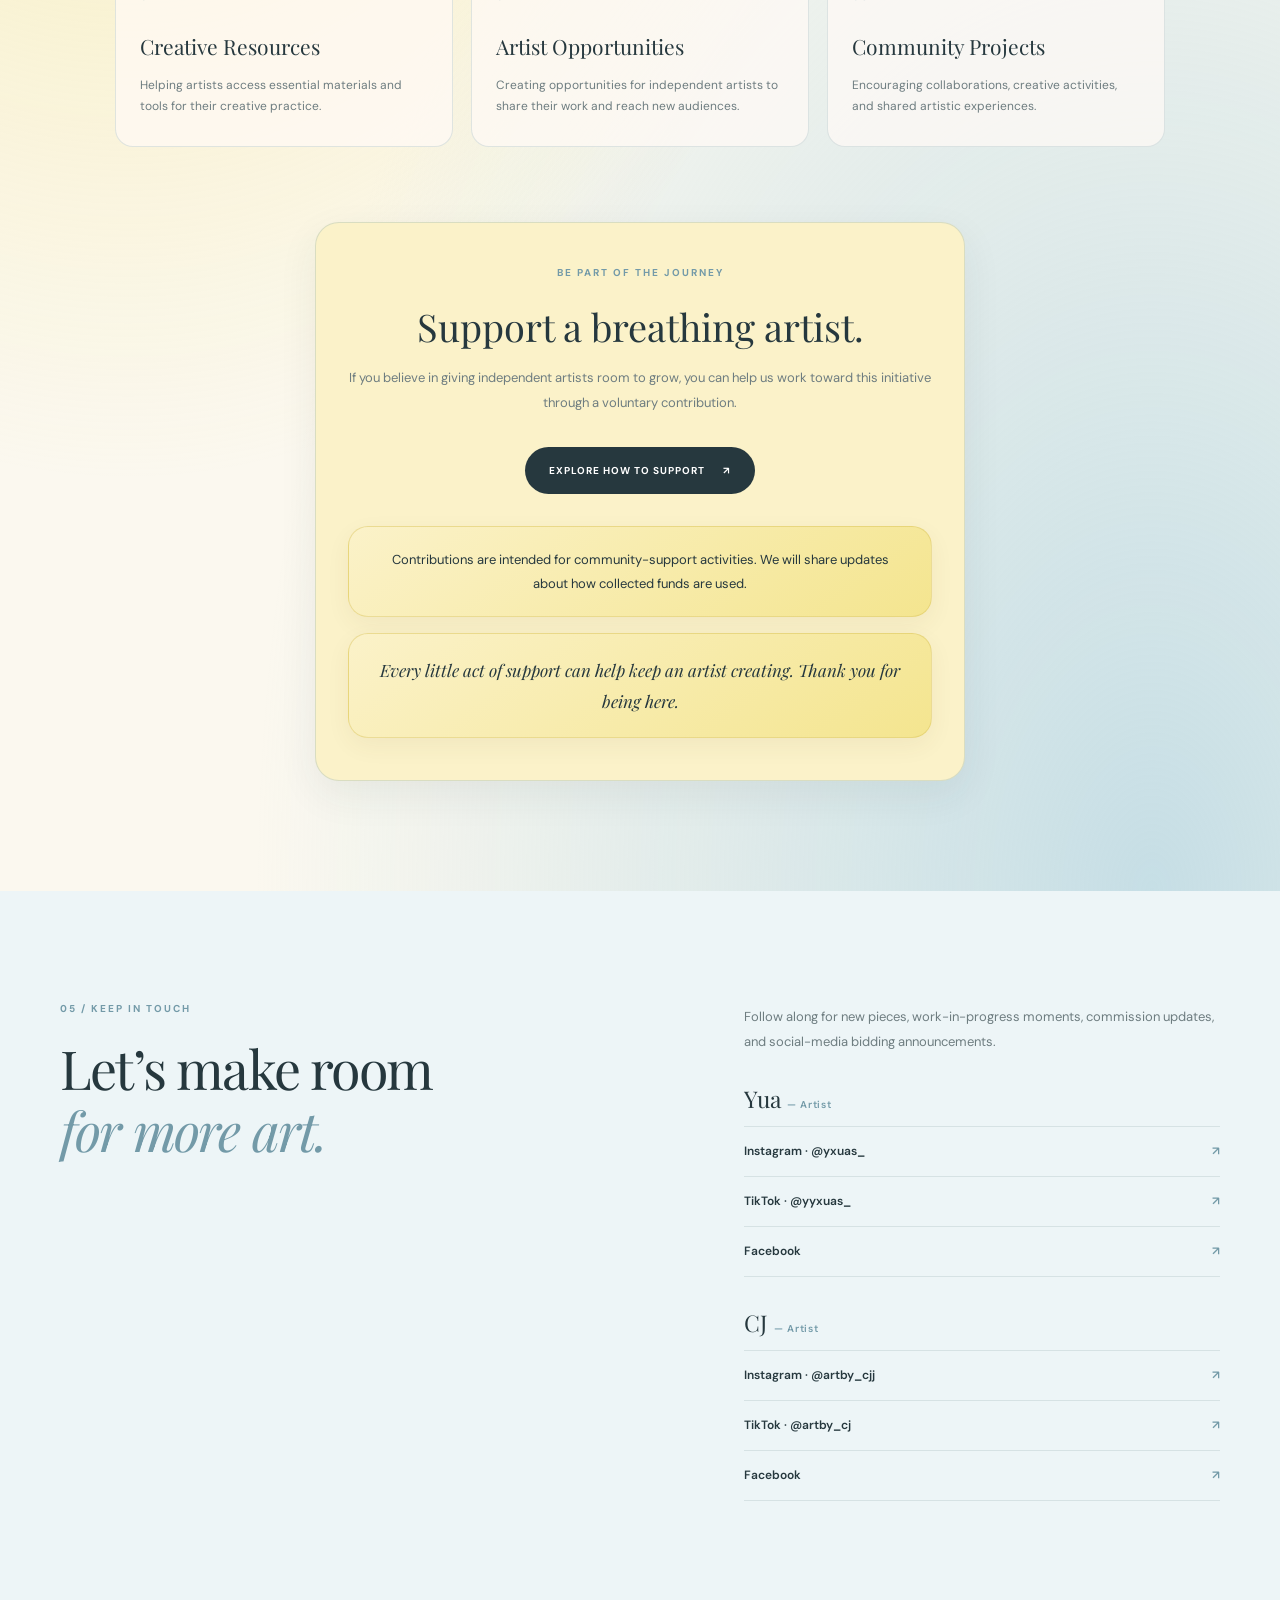
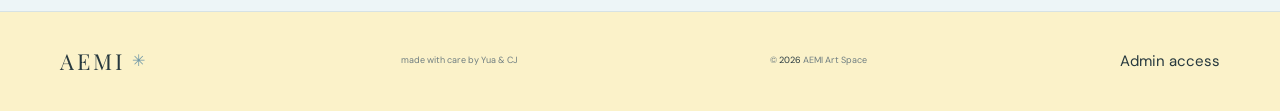
==== commit eb7d0adc: "Update index.html" ====
--- a/index.html
+++ b/index.html
@@ -729,9 +729,15 @@
   </div>
 
   <footer class="site-footer">
-    <a class="footer-wordmark" href="#top">AEMI<span>✳</span></a>
-    <p>made with care by Yua & CJ</p>
-    <p>© <span id="current-year"></span> AEMI Art Space</p>
-  </footer>
+  <a class="footer-wordmark" href="#top">AEMI<span>✳</span></a>
+
+  <p>made with care by Yua & CJ</p>
+
+  <p>© <span id="current-year"></span> AEMI Art Space</p>
+
+  <a class="footer-admin-link" href="admin.html">
+    Admin access
+  </a>
+</footer>
 </body>
 </html>
--- a/style.css
+++ b/style.css
@@ -6758,3 +6758,15 @@
 .favorites-empty[hidden] {
   display: none !important;
 }
+    .forgot-link {
+      display: block;
+      margin-top: 16px;
+      color: #739aa8;
+      font-size: 12px;
+      text-align: center;
+      text-decoration: none;
+    }
+
+    .forgot-link:hover {
+      text-decoration: underline;
+    }
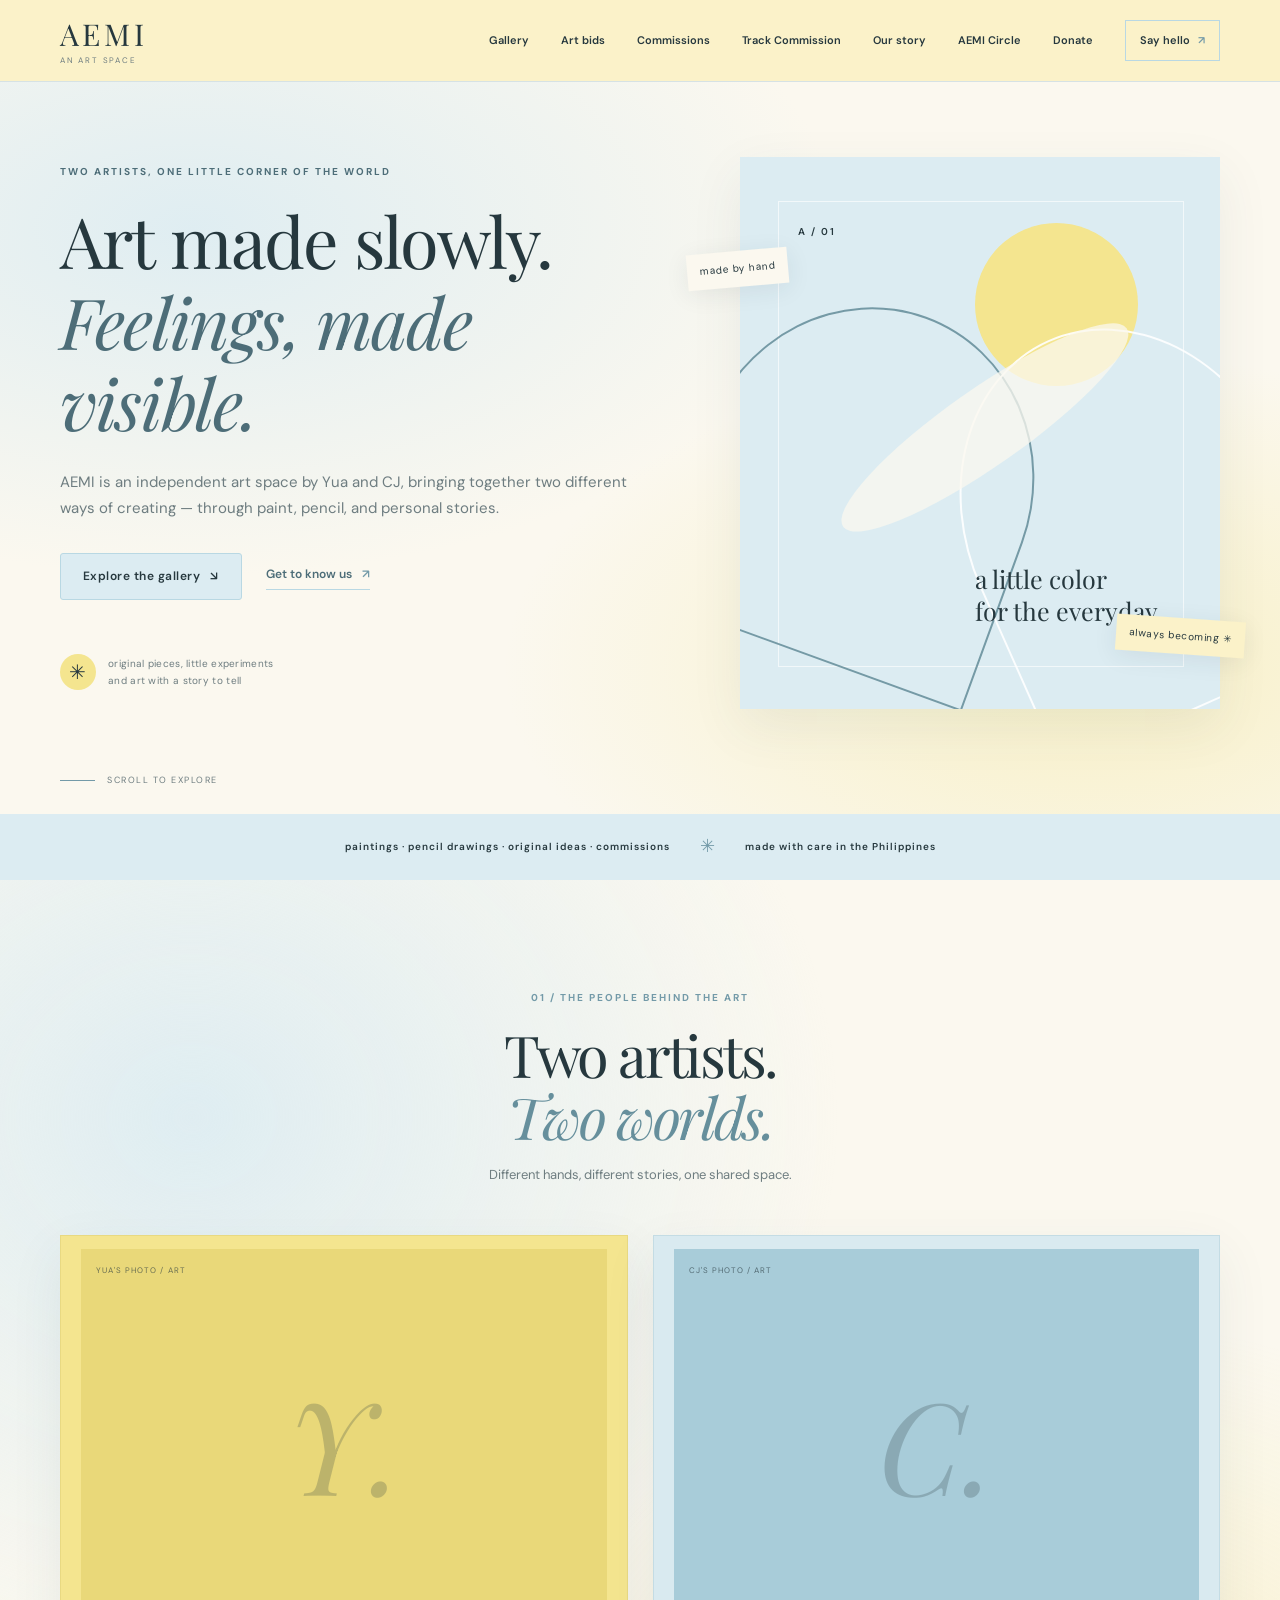
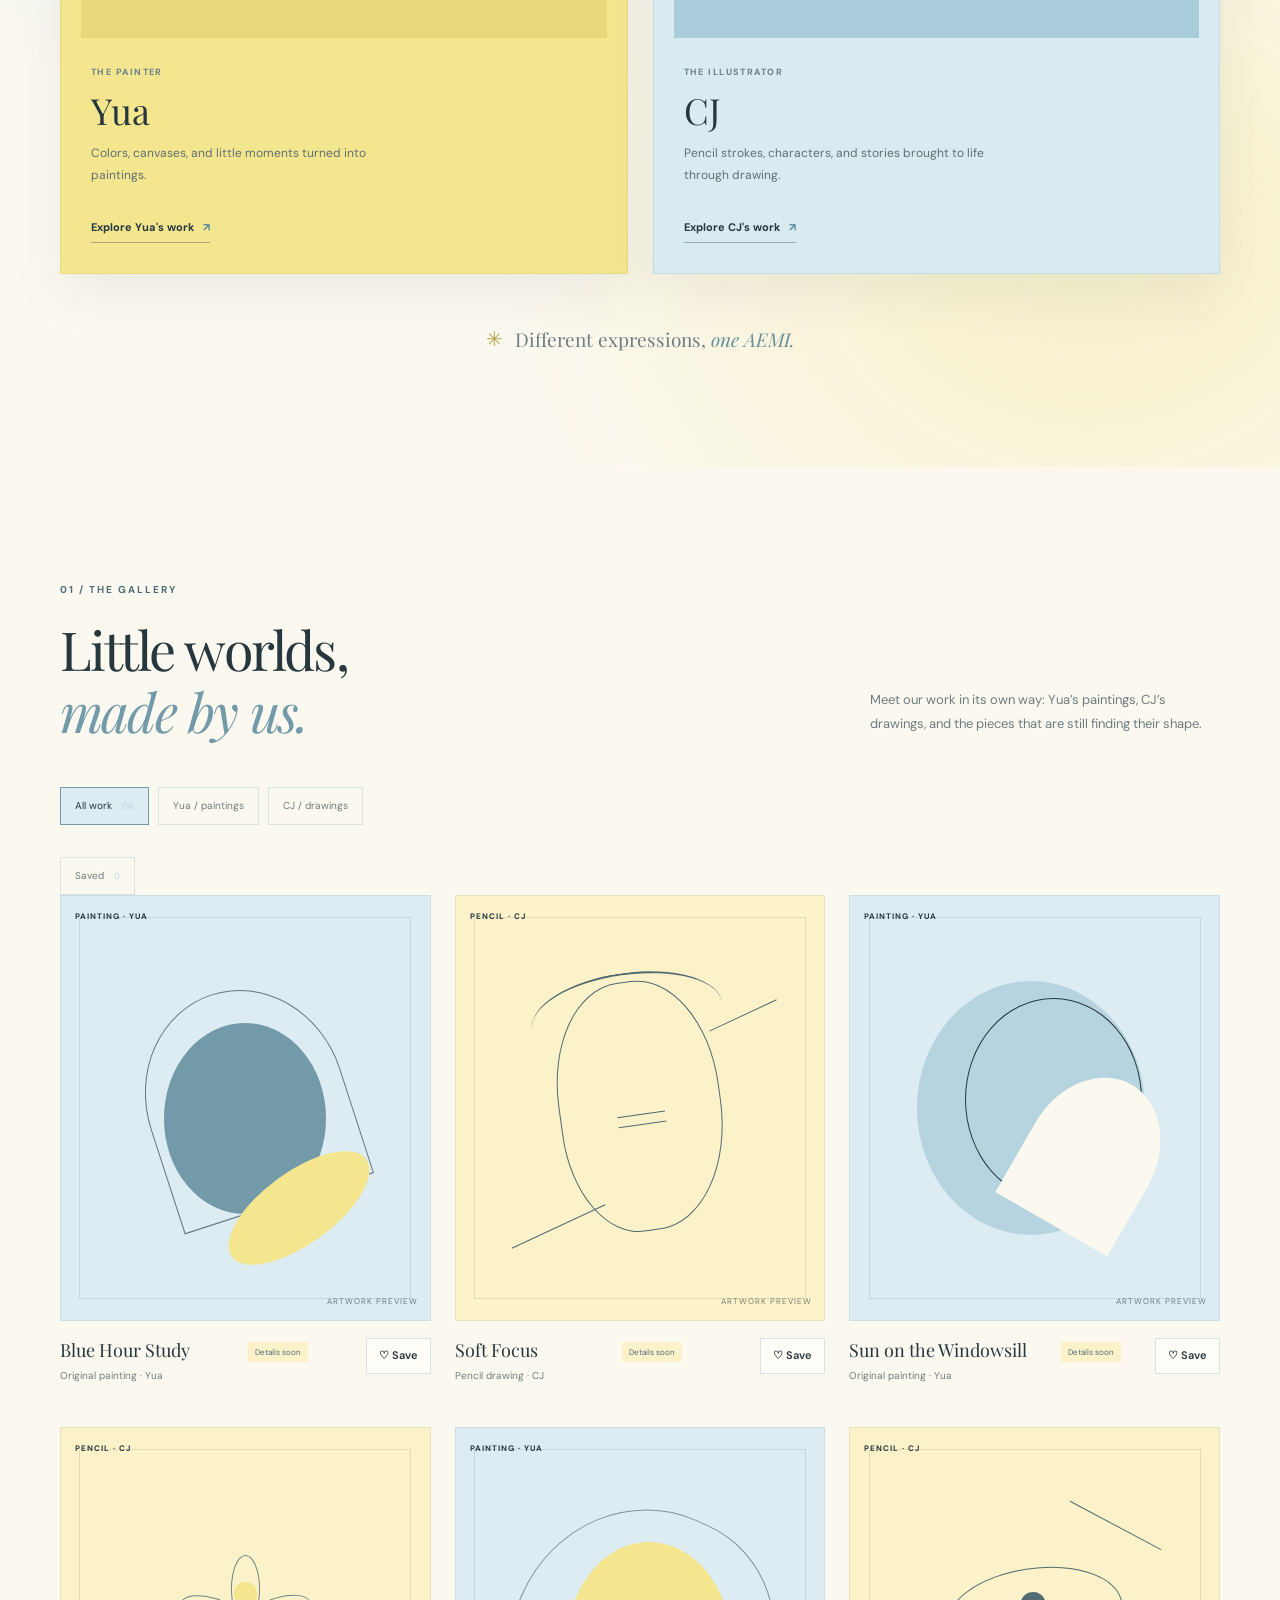
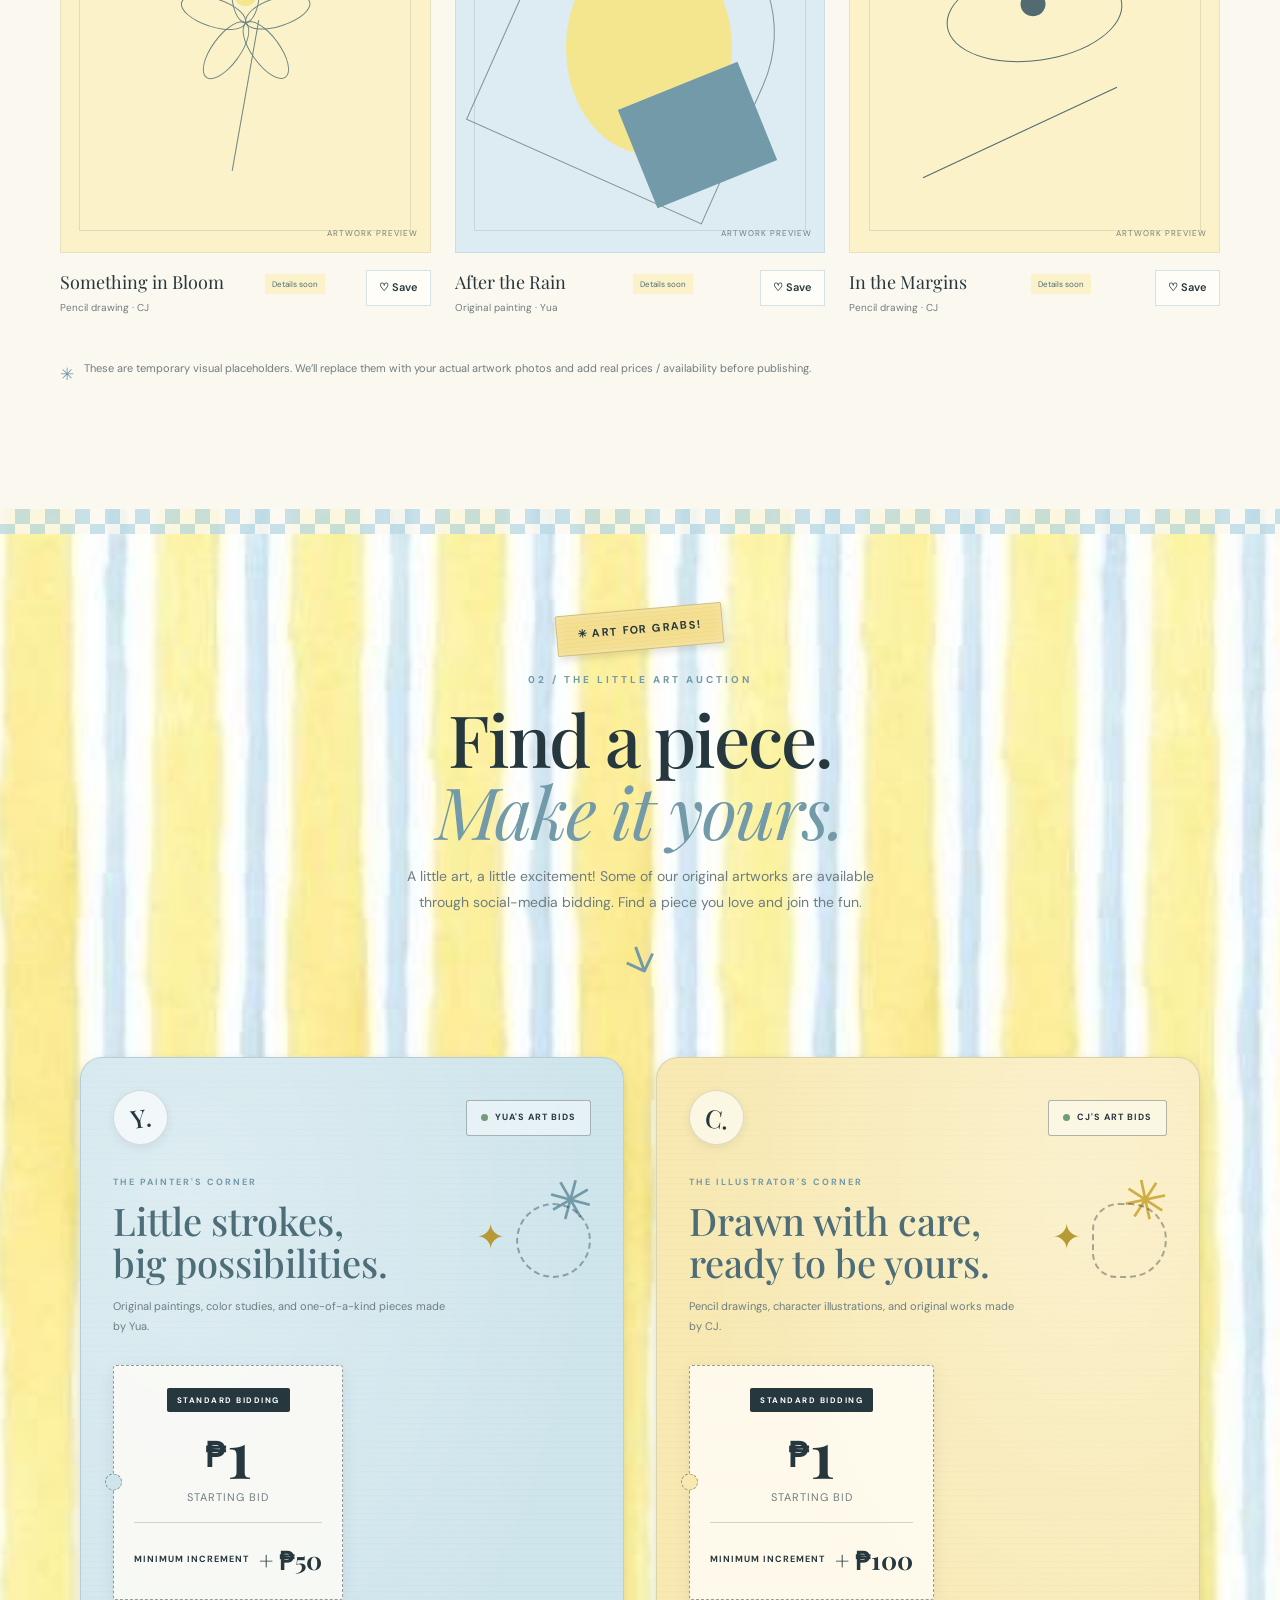
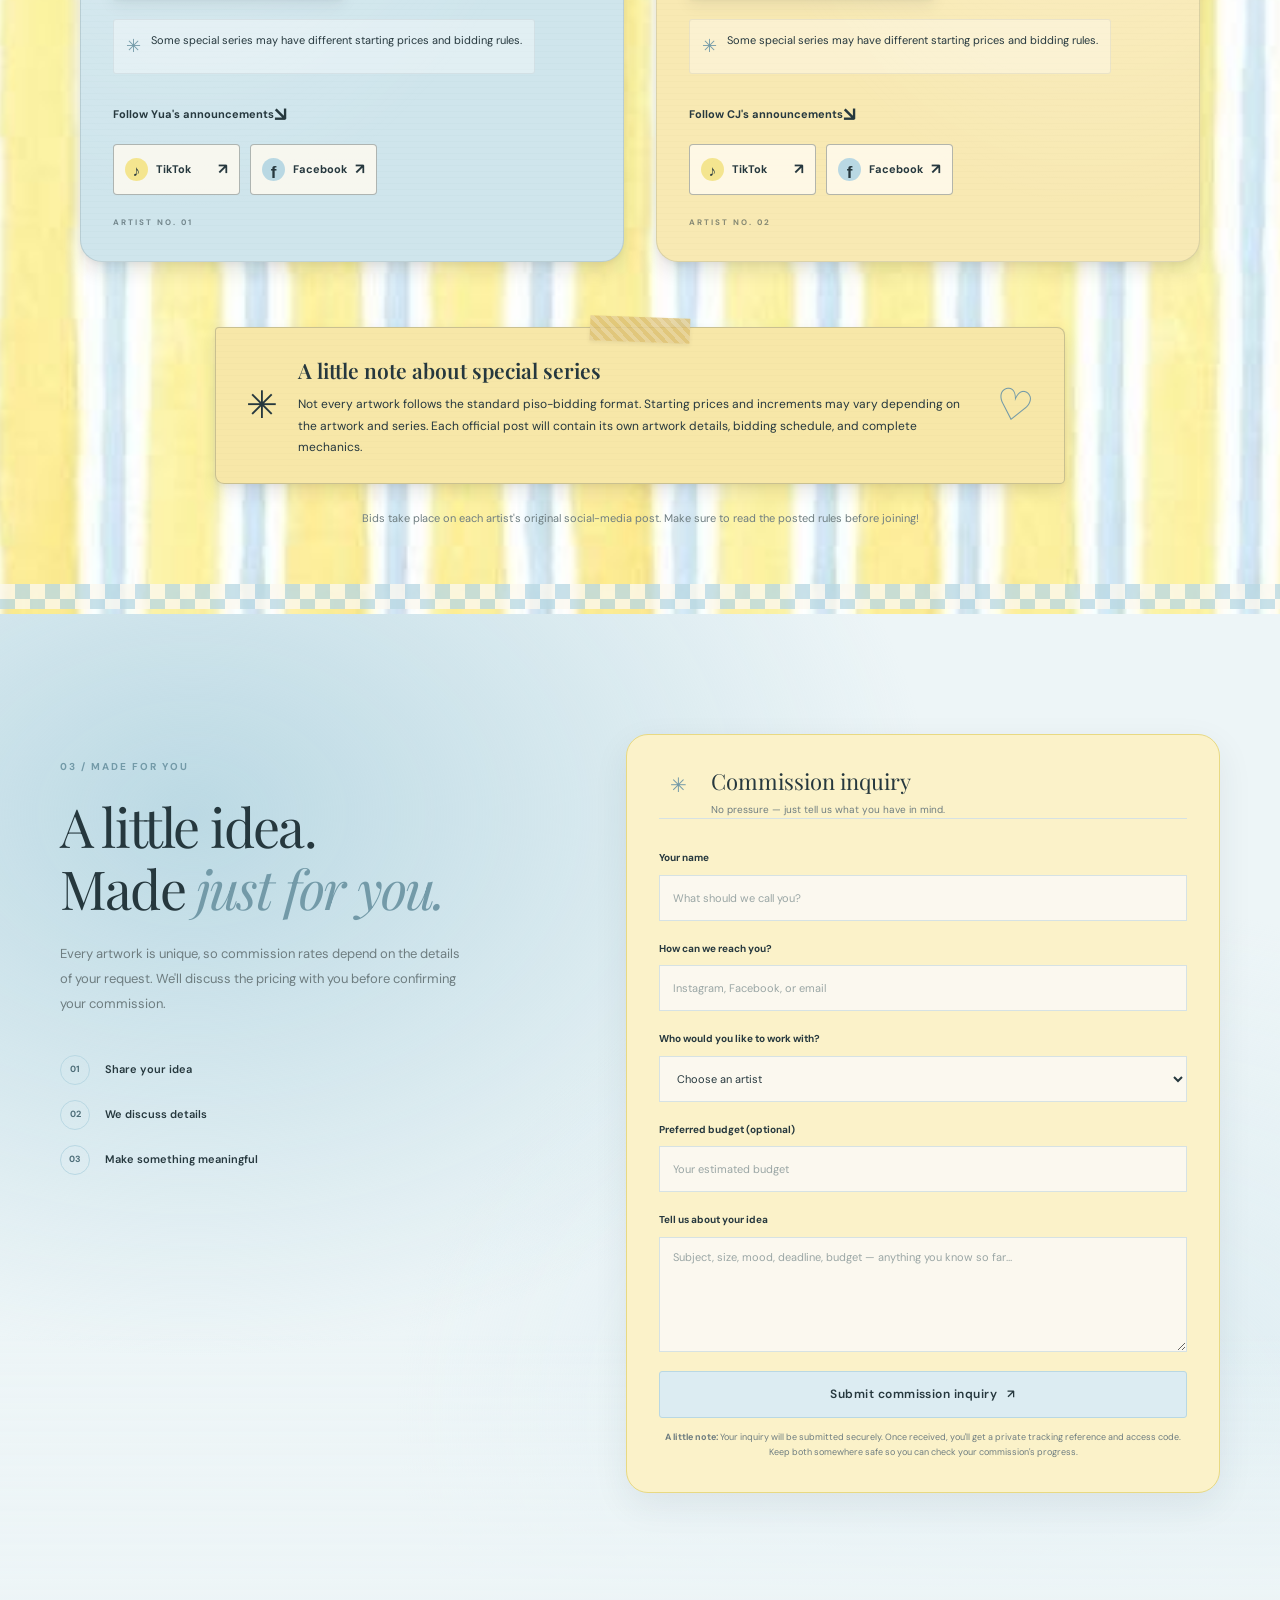
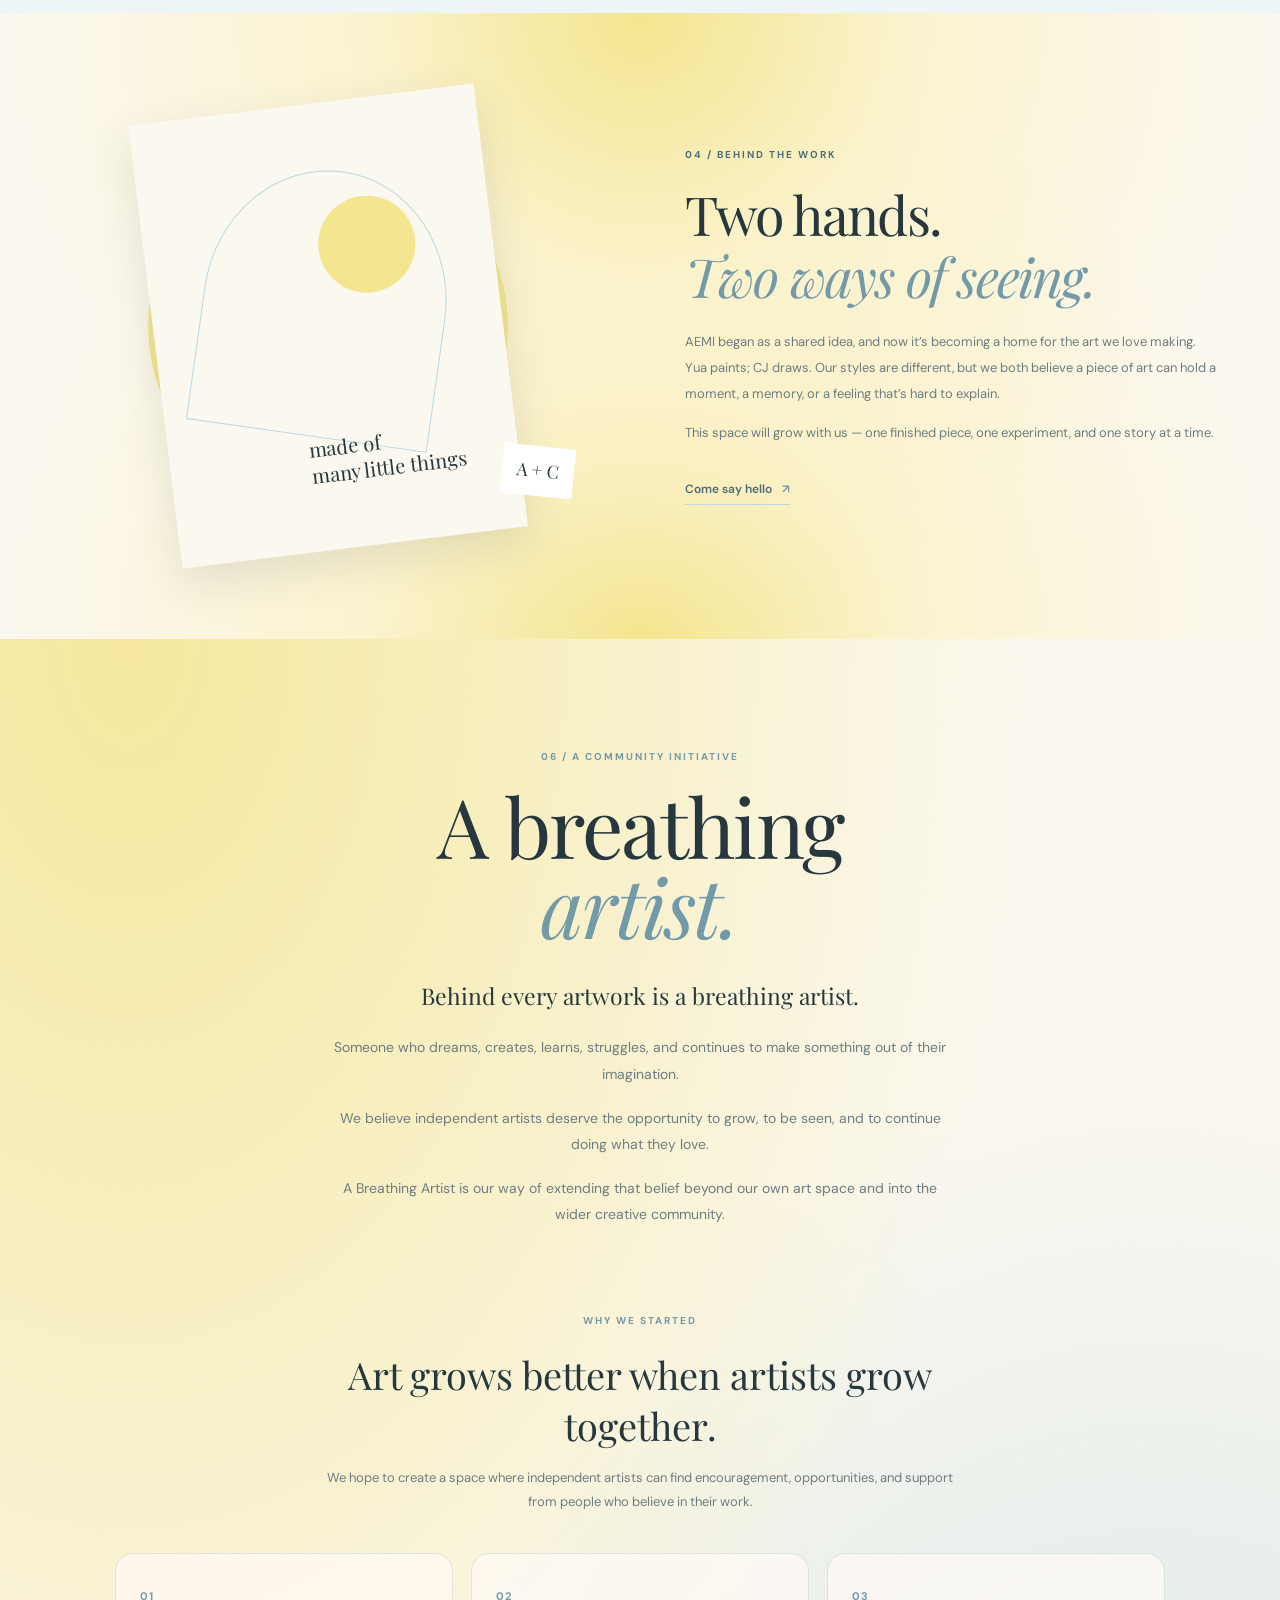
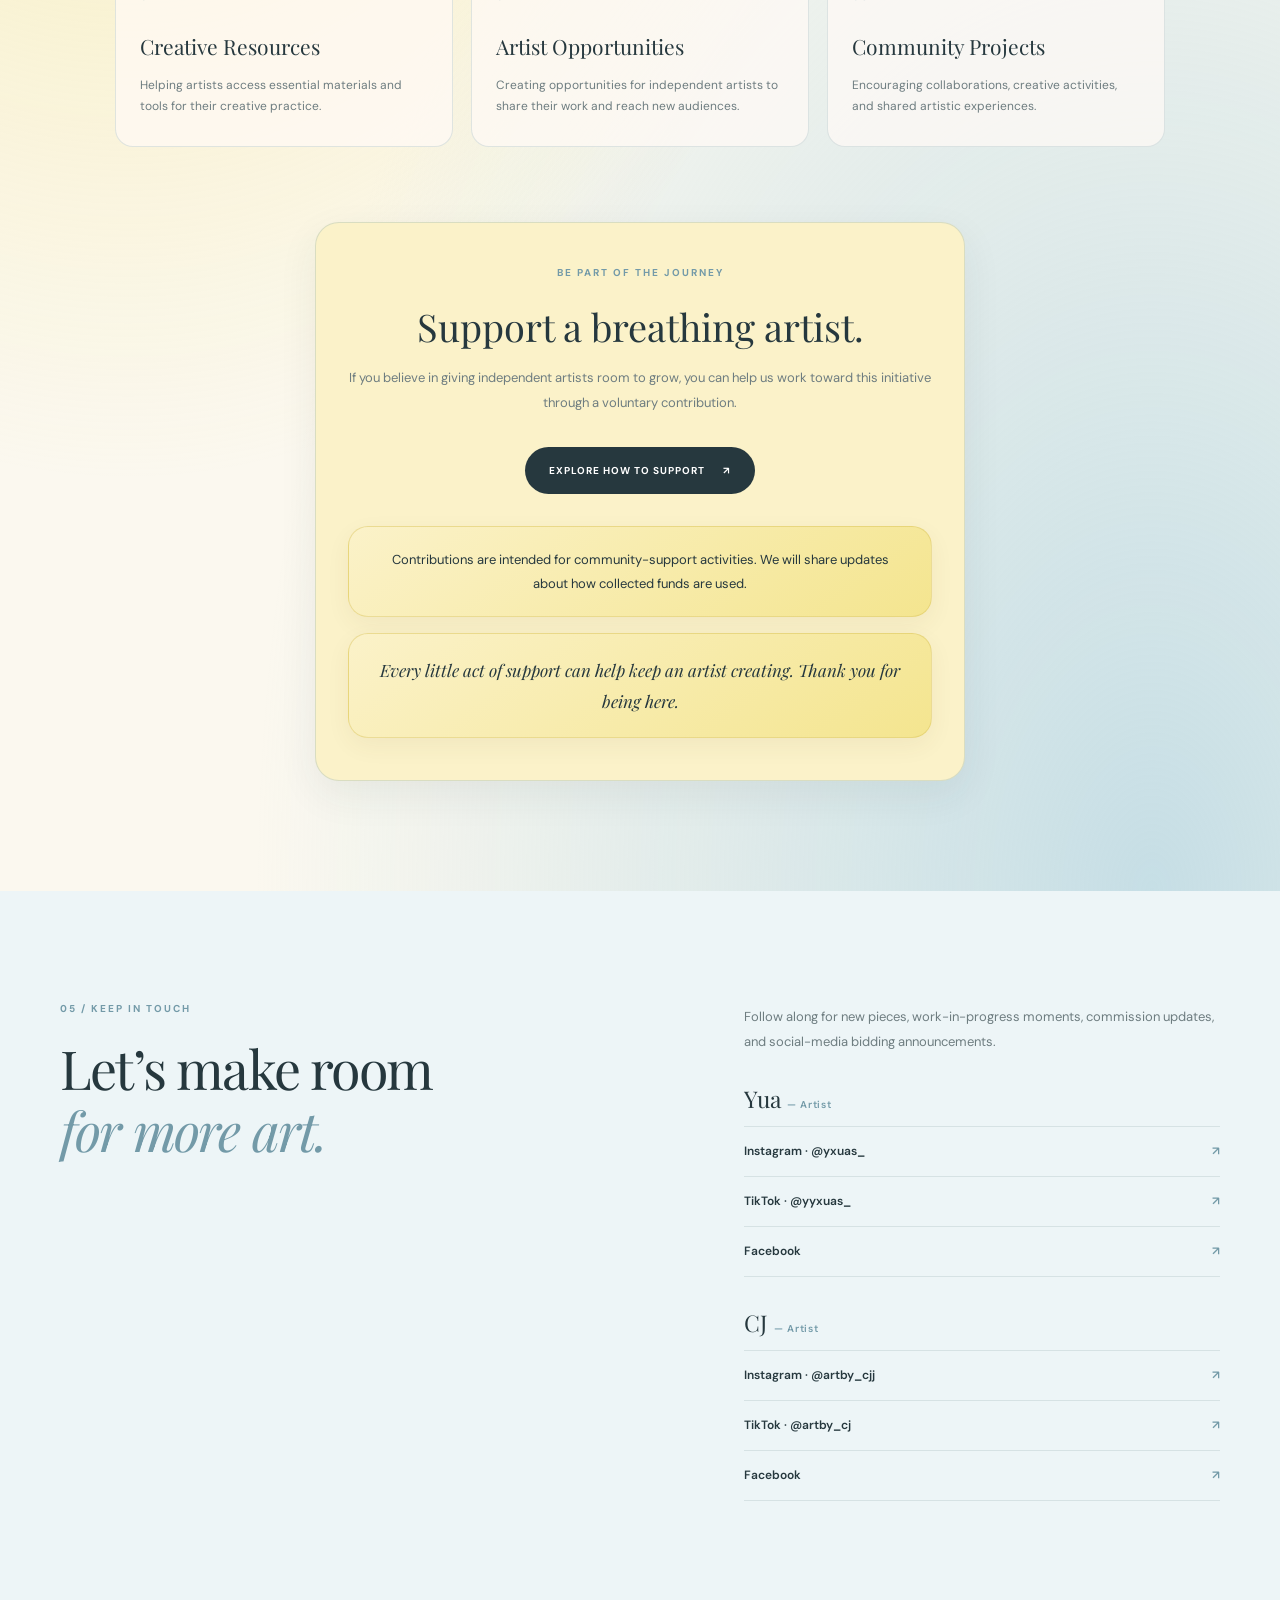
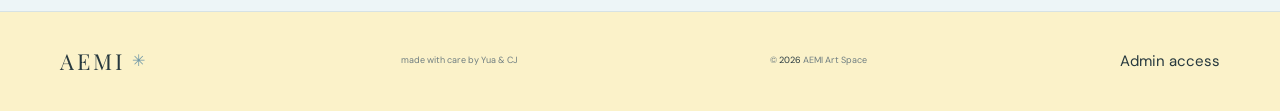
==== commit 9e76ae02: "Update index.html" ====
--- a/index.html
+++ b/index.html
@@ -29,6 +29,7 @@
   <a href="#gallery">Gallery</a>
   <a href="#bids">Art bids</a>
   <a href="#commissions">Commissions</a>
+  <a href="track-commission.html">Track Commission</a>
   <a href="#about">Our story</a>
   <a href="circle.html">AEMI Circle</a>
   <a href="support.html">Donate</a>
--- a/style.css
+++ b/style.css
@@ -6770,3 +6770,7 @@
     .forgot-link:hover {
       text-decoration: underline;
     }
+/* Dashboard greeting */
+.dashboard-greeting h1 {
+  color: #E6B94F;
+}
